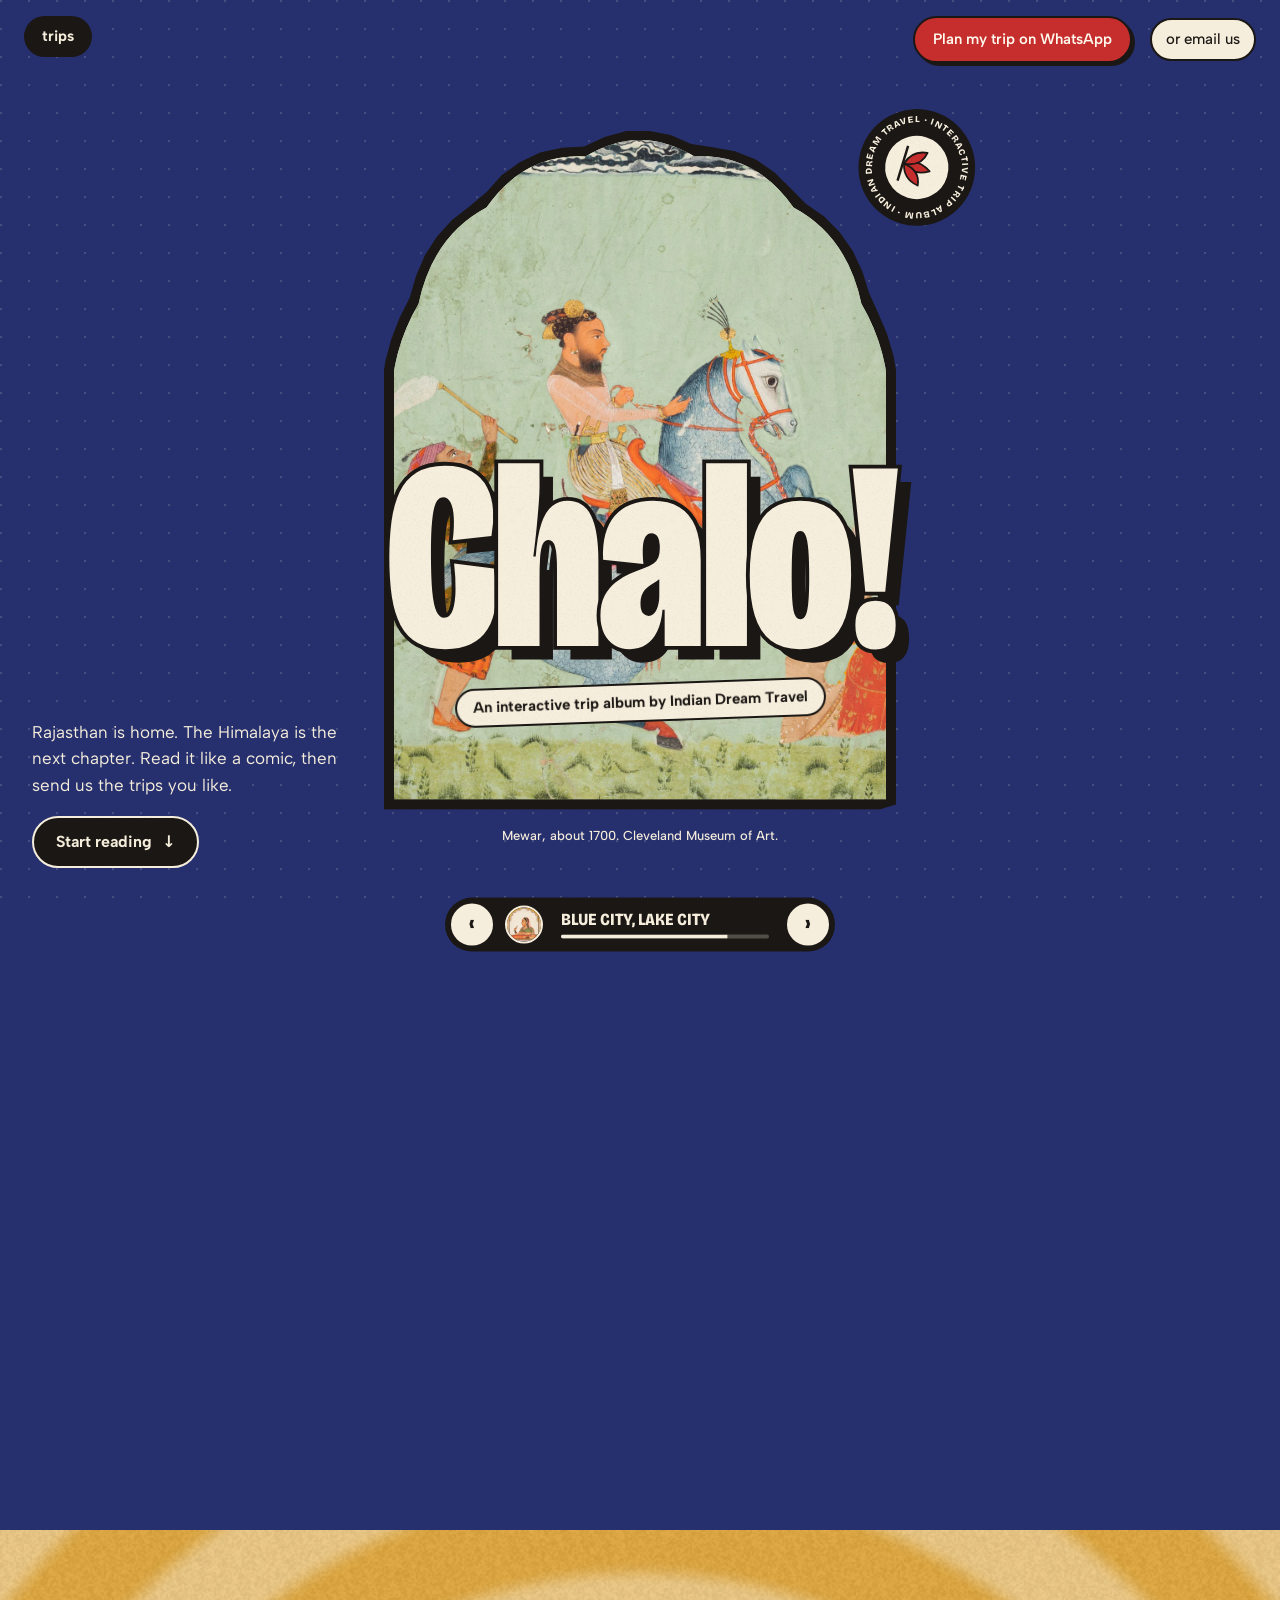
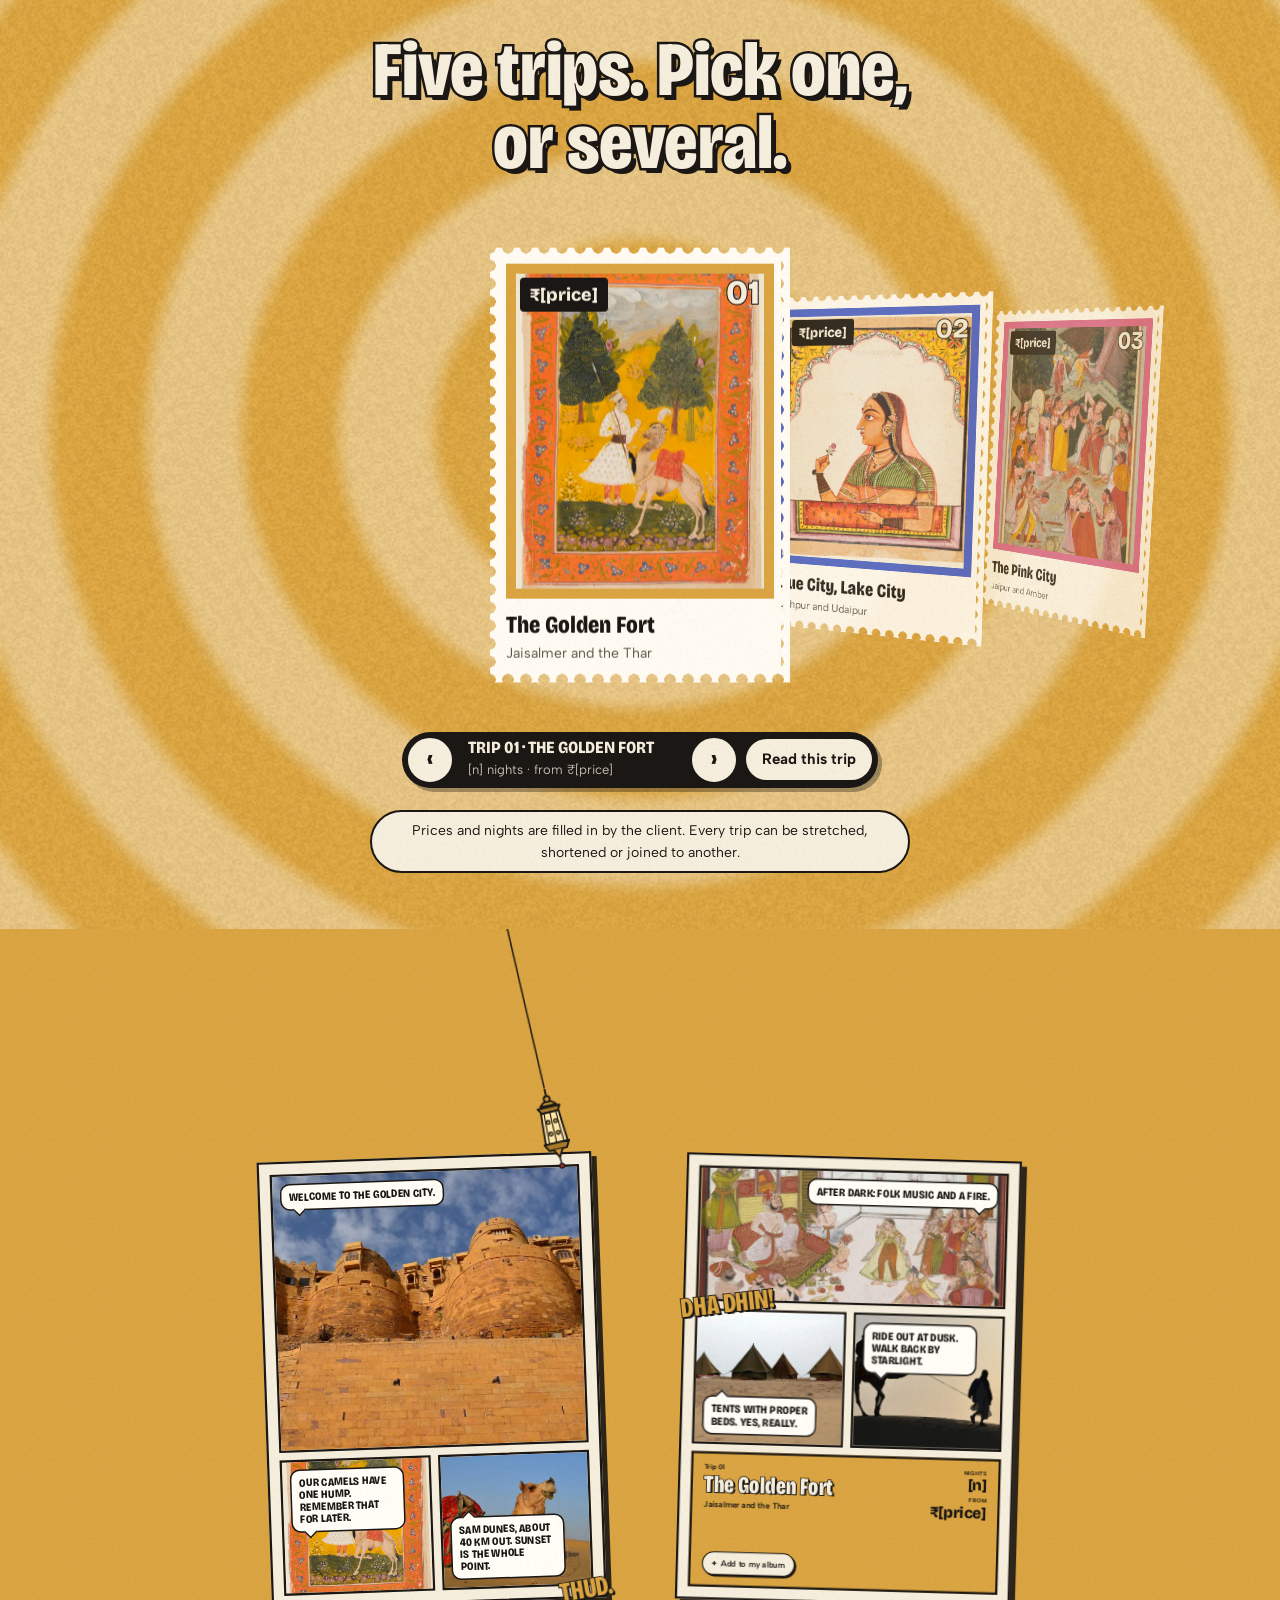
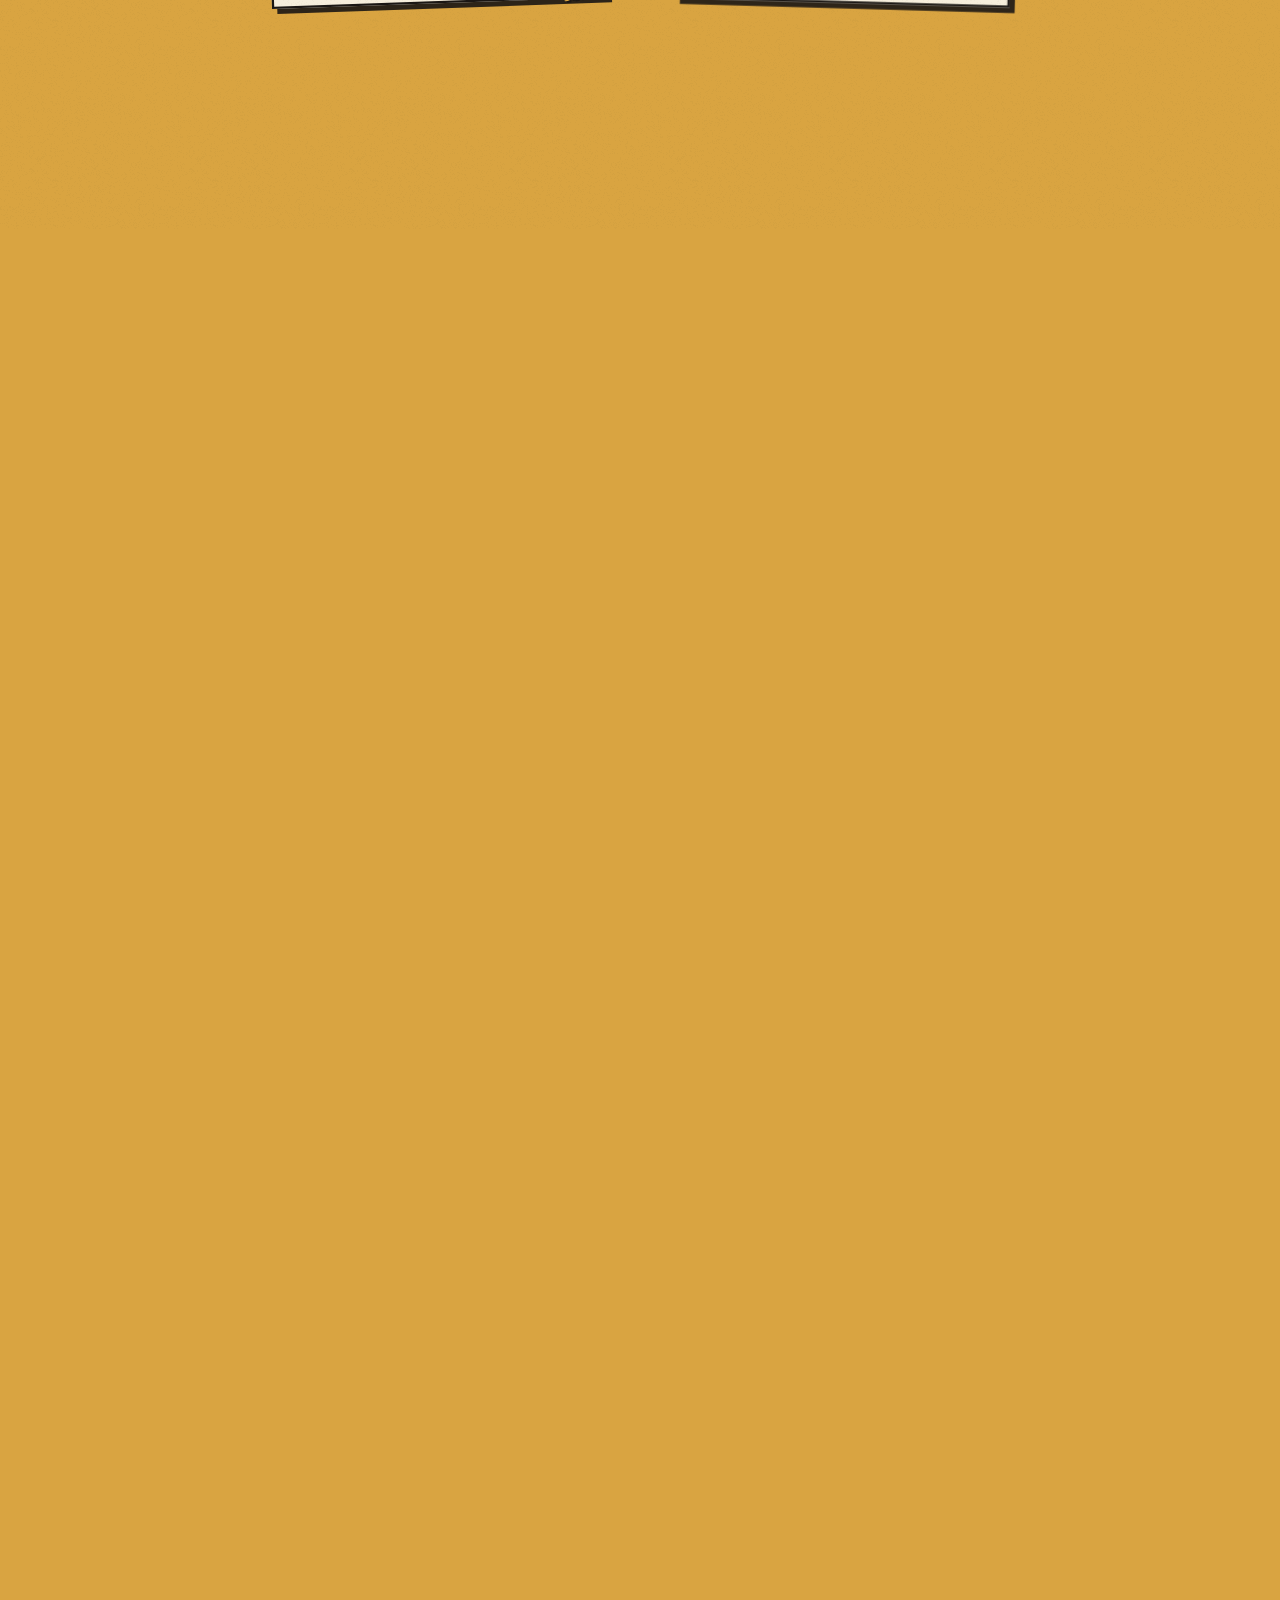
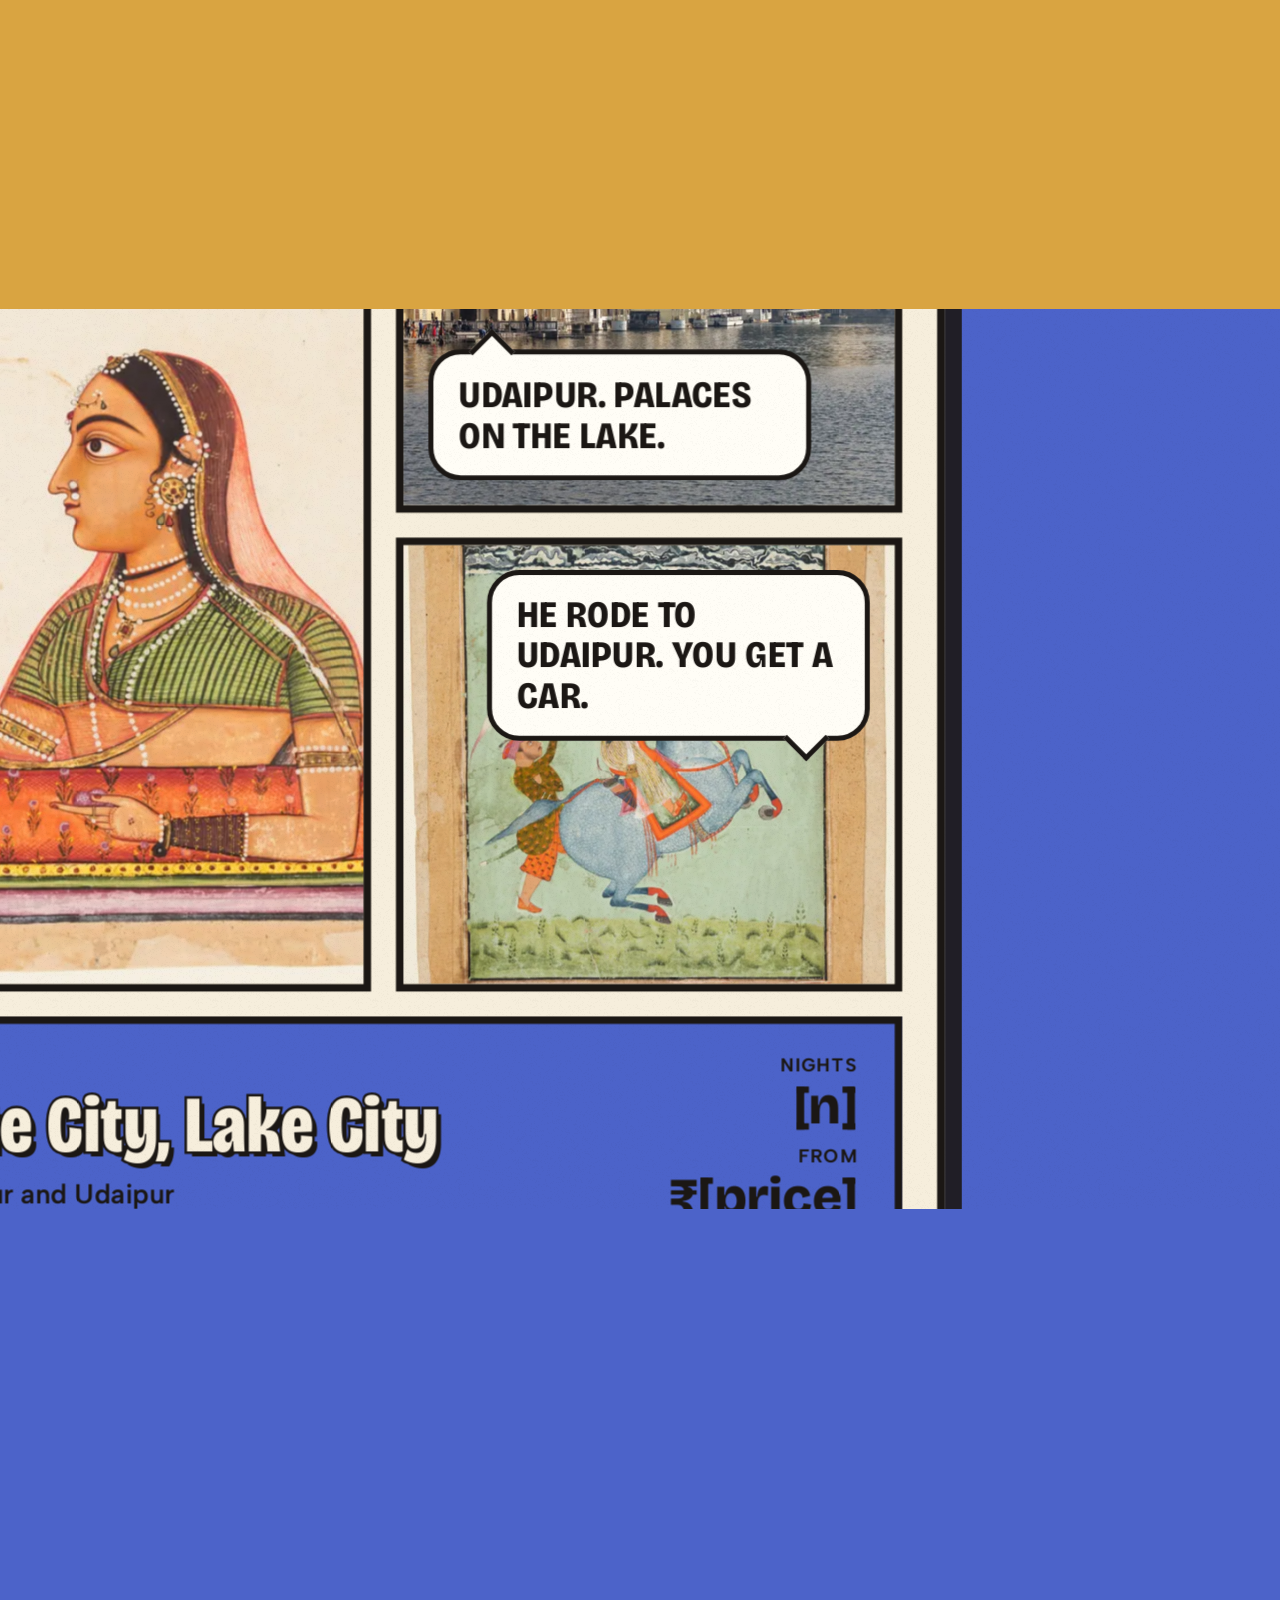
==== index.html @ 4685e31c "Publish Chalo! prototype An interactive trip album for Indian Dream Travel: comic pages with a scrol" ====
<!doctype html>
<html lang="en">
<head>
<meta charset="utf-8">
<meta name="viewport" content="width=device-width, initial-scale=1, viewport-fit=cover">
<title>Chalo! | Indian Dream Travel</title>
<meta name="description" content="An interactive trip album: Rajasthan and the Himalaya in comic pages, from Indian Dream Travel. Plan your trip on WhatsApp.">
<link rel="icon" href="data:,">
<link rel="preconnect" href="https://fonts.googleapis.com">
<link rel="preconnect" href="https://fonts.gstatic.com" crossorigin>
<link href="https://fonts.googleapis.com/css2?family=Bricolage+Grotesque:opsz,wdth,wght@12..96,75..100,400..800&family=Albert+Sans:wght@400;500;600;700&display=swap" rel="stylesheet">
<meta name="robots" content="noindex">
  <script type="module" crossorigin src="./assets/chalo-BI2FYMdv.js"></script>
  <link rel="modulepreload" crossorigin href="./assets/runtime-BAkz4RBF.js">
  <link rel="stylesheet" crossorigin href="./assets/runtime-DfqYQpwl.css">
  <link rel="stylesheet" crossorigin href="./assets/chalo-B7MmkcF5.css">
</head>
<body>
<script>(function(){var d=document.documentElement,r=matchMedia('(prefers-reduced-motion: reduce)').matches,s=null;d.classList.add('js');try{s=sessionStorage.getItem('chalo-seen')}catch(e){}if(!r&&!s)d.classList.add('loading')})()</script>
<svg width="0" height="0" style="position:absolute" aria-hidden="true"><clipPath id="arch" clipPathUnits="objectBoundingBox"><path d="M0 1 L0 0.460 Q-0.024 0.346 0.050 0.252 Q0.079 0.150 0.188 0.107 Q0.265 0.025 0.389 0.030 Q0.500 -0.020 0.611 0.030 Q0.735 0.025 0.812 0.107 Q0.921 0.150 0.950 0.252 Q1.024 0.346 1.000 0.460 L1 1 Z"/></clipPath>
<filter id="rgb" x="-15%" y="-15%" width="130%" height="130%" color-interpolation-filters="sRGB"><feColorMatrix in="SourceGraphic" values="1 0 0 0 0 0 0 0 0 0 0 0 0 0 0 0 0 0 1 0" result="r"/><feOffset in="r" id="rgb-r" dx="-8" dy="0" result="r2"/><feColorMatrix in="SourceGraphic" values="0 0 0 0 0 0 1 0 0 0 0 0 0 0 0 0 0 0 1 0" result="g"/><feColorMatrix in="SourceGraphic" values="0 0 0 0 0 0 0 0 0 0 0 0 1 0 0 0 0 0 1 0" result="b"/><feOffset in="b" id="rgb-b" dx="8" dy="0" result="b2"/><feBlend in="r2" in2="g" mode="screen" result="rg"/><feBlend in="rg" in2="b2" mode="screen"/></filter></svg>
<a class="skip" href="#main">Skip to the trips</a>
<header class="bar">
  <a class="tl-link" href="#trips">trips</a>
  <a class="logo" href="#top" aria-label="Chalo! by Indian Dream Travel"><span style="--i:0">C</span><span style="--i:1">h</span><span style="--i:2">a</span><span style="--i:3">l</span><span style="--i:4">o</span><span style="--i:5">!</span></a>
  <div class="bar-r"><a class="btn" data-wa href="https://wa.me/" target="_blank" rel="noopener">Plan my trip on WhatsApp</a><a class="alt" data-mail href="mailto:">or email us</a></div>
</header>
<main id="main">
<section class="scene hero" id="top" aria-labelledby="hero-h">
  <div class="stage">
    <div class="veil" aria-hidden="true"><i class="ld-bar"><s></s></i></div>
    <div class="arch-wrap"><div class="arch-intro"><div class="arch"><div class="arch-art"><img class="pimg still" src="./img/art/2018.164-1600.webp" srcset="./img/art/2018.164-800.webp 800w, ./img/art/2018.164-1600.webp 1600w" sizes="(max-width:760px) 78vw, 40vw" alt="Painting: Prince Mathu Singh of Jatoli riding a blue horse to Udaipur, Mewar, about 1700" fetchpriority="high" decoding="async" style="object-position:50% 45%"><div class="pup" role="img" aria-label="The same painting as moving paper puppets: the horse rocks, the attendant waves his fly whisk, and a camel peeks in"></div></div><div class="ld-sil" aria-hidden="true"><svg viewBox="0 0 100 100"><path class="s-horse" d="M80.8 70.8 80.6 63.1 80.3 62.7 80.6 62.4 80.6 60.3 80.3 60.0 80.3 59.0 80.6 58.6 80.3 58.3 80.6 57.6 80.6 47.6 80.3 47.2 80.6 46.9 80.6 18.7 80.3 18.3 80.6 17.6 80.6 9.4 80.1 8.5 81.0 8.7 80.8 70.8ZM42.6 91.1 39.8 91.1 38.8 90.1 35.4 89.1 29.2 88.7 28.7 88.2 28.7 87.5 26.6 86.1 26.9 84.8 28.7 82.7 27.5 81.5 25.4 81.2 21.6 79.1 18.7 76.5 18.7 61.0 19.9 59.8 22.3 58.4 23.0 58.4 25.0 57.4 27.8 57.4 29.3 56.2 26.6 52.4 26.2 51.4 26.2 47.9 24.9 44.8 24.9 44.1 25.6 43.5 23.1 39.0 23.1 37.3 25.2 34.2 25.2 32.4 24.4 31.6 23.0 31.6 22.5 31.1 22.8 30.0 22.5 28.0 24.4 26.8 25.0 26.8 26.4 25.4 28.1 25.4 29.5 27.1 30.2 27.1 30.7 27.6 31.8 29.3 31.8 30.7 32.8 32.1 32.1 32.8 31.4 34.5 31.4 36.2 33.0 38.5 33.3 38.1 35.7 38.5 36.2 39.0 36.2 40.4 37.1 41.2 37.8 40.9 38.1 41.2 38.5 40.9 38.8 41.2 40.9 41.2 42.4 39.7 42.8 38.6 45.7 35.7 49.7 33.1 50.3 32.1 49.0 30.4 50.0 29.3 50.2 28.1 50.3 29.0 51.4 30.0 51.4 31.1 50.7 31.8 51.5 32.6 52.6 31.6 53.6 33.0 54.0 32.6 55.3 32.6 56.0 33.3 58.4 34.3 58.3 36.9 57.6 38.6 57.9 39.3 57.6 40.4 58.8 41.6 59.1 41.2 59.6 41.4 60.0 42.8 60.7 43.5 60.7 44.5 60.2 45.4 59.1 45.4 58.1 46.4 55.0 44.7 54.1 45.5 54.5 46.6 56.9 49.0 57.2 50.0 58.4 51.2 59.8 50.2 61.2 50.2 62.4 51.4 63.1 54.1 63.9 55.0 64.6 55.0 65.8 55.9 67.6 59.3 70.0 62.0 70.7 63.4 70.7 65.1 69.5 66.7 68.1 67.4 67.0 67.0 66.0 67.4 65.1 66.5 64.8 65.1 66.0 63.9 66.7 63.9 67.4 64.6 68.2 63.8 67.2 61.4 66.0 60.2 64.8 61.4 63.3 63.9 62.2 64.6 60.5 64.6 59.0 66.2 58.3 67.9 54.5 71.3 54.3 72.5 53.6 72.5 52.9 71.9 52.2 72.5 50.9 72.9 49.7 74.1 50.0 74.4 49.7 75.5 48.8 76.0 47.4 74.3 45.4 75.3 42.3 75.6 40.9 76.7 40.0 77.5 40.0 80.6 39.5 80.5 38.8 81.2 38.5 80.8 38.1 81.2 37.4 80.8 35.2 83.0 36.1 83.9 40.9 83.9 42.8 85.8 43.8 87.5 43.8 88.2 43.3 88.7 42.3 88.4 41.4 89.2 42.8 90.6 42.6 91.1ZM80.8 78.7 80.8 71.2 80.8 78.7Z"/><path class="s-camel" d="M45.4 17.5 43.6 17.1 43.1 16.3 43.1 13.5 43.8 12.5 44.1 10.8 46.7 8.5 49.1 8.5 51.4 10.4 51.7 12.1 50.9 13.0 49.5 13.0 49.1 12.6 46.9 15.2 46.9 15.9 45.4 17.5ZM72.5 91.1 62.4 91.0 65.5 88.2 66.2 86.8 66.5 84.8 67.2 83.7 67.6 78.6 66.7 77.7 66.2 77.9 66.2 77.2 65.1 75.8 65.1 74.8 65.5 74.4 65.1 73.4 63.8 71.7 61.4 69.6 58.3 65.8 56.5 62.0 56.5 60.7 55.7 59.8 54.6 60.2 52.9 61.5 47.8 63.9 46.4 65.3 45.9 65.1 45.9 64.8 46.9 63.8 46.9 63.1 46.0 62.2 42.6 62.6 41.7 63.4 40.0 65.5 38.3 70.0 39.8 71.5 41.6 69.8 42.9 69.8 46.2 72.0 46.2 73.8 45.4 74.6 44.0 73.9 42.6 73.9 41.6 73.2 40.2 73.2 39.8 72.9 38.1 72.9 37.8 73.2 36.7 72.9 35.2 74.4 35.2 75.5 34.5 76.5 33.8 79.6 33.1 80.6 32.8 83.4 32.1 84.8 30.4 86.1 31.4 87.2 31.1 88.9 28.1 91.1 25.2 91.0 25.2 89.2 30.0 83.7 33.5 74.4 33.5 73.4 32.6 72.5 28.8 72.2 27.8 71.5 26.9 70.3 27.3 69.3 28.7 68.2 28.7 65.1 31.4 57.6 30.7 56.9 30.7 55.9 29.3 54.1 29.7 53.8 29.7 50.7 30.0 50.3 30.4 45.9 30.7 45.5 30.7 39.0 30.4 38.0 31.1 36.2 32.6 34.7 33.3 35.4 35.4 35.0 36.7 36.4 38.3 35.2 37.1 34.0 35.2 33.1 35.2 31.1 35.7 30.9 36.4 31.2 38.3 29.3 38.3 28.7 37.4 27.8 36.4 27.5 34.2 25.6 34.2 25.2 36.7 22.3 38.5 21.6 39.7 20.4 39.7 19.7 40.5 19.2 41.9 19.2 43.6 18.5 45.7 19.5 47.1 19.2 47.6 19.7 47.6 20.4 49.0 21.8 48.3 22.8 48.6 23.1 48.6 24.2 47.9 24.9 48.3 25.9 47.9 26.2 47.6 29.7 45.2 32.8 45.2 33.5 46.4 34.7 49.1 35.0 51.2 36.4 52.9 36.1 54.3 36.7 57.4 35.4 58.8 35.4 59.8 36.1 60.7 37.6 60.7 42.4 59.6 43.5 60.5 44.3 63.6 46.0 68.6 51.0 71.7 55.9 72.0 56.9 72.0 59.6 72.7 61.7 72.7 63.4 73.1 63.8 72.7 65.8 73.4 67.9 74.4 68.9 74.4 77.2 73.1 78.6 73.1 85.5 73.4 86.5 72.4 87.9 72.4 88.9 72.7 89.2 72.5 91.1ZM40.7 42.4 42.8 41.0 42.4 40.4 43.1 39.3 43.5 37.6 44.8 35.5 44.0 34.7 41.9 35.7 38.6 39.3 38.3 40.4 38.6 41.7 39.5 42.6 40.7 42.4ZM68.9 89.9 71.0 87.2 71.3 86.1 71.3 79.3 70.5 78.4 69.3 79.3 68.9 80.3 68.9 83.4 68.6 83.7 68.9 84.1 68.9 86.8 67.6 88.6 67.6 89.2 68.4 90.1 68.9 89.9Z"/><path class="s-elephant" d="M61.4 20.2 60.8 19.7 61.2 19.4 60.3 18.5 59.3 19.2 57.2 18.8 55.5 17.5 55.2 17.5 54.1 18.8 54.0 18.0 55.0 16.3 55.0 15.6 55.5 15.1 56.5 16.4 57.9 16.4 58.3 16.1 58.6 16.4 60.3 16.4 61.0 17.1 62.0 16.8 63.8 18.5 64.6 18.7 64.5 19.2 61.4 20.2ZM41.4 24.0 40.7 23.3 40.0 23.3 39.5 22.5 38.5 21.8 39.2 21.1 38.5 20.0 38.5 19.4 39.2 18.7 38.5 18.0 39.0 17.1 39.3 17.5 40.0 17.1 42.1 17.1 42.6 17.6 41.9 18.7 42.6 19.7 41.9 20.4 42.6 21.1 42.6 21.8 41.9 22.5 41.4 24.0ZM73.8 85.3 72.2 85.1 72.2 83.0 71.9 82.7 72.2 81.7 71.5 80.3 67.9 76.7 65.8 75.3 62.4 74.3 60.0 72.9 56.9 72.9 55.3 74.4 54.3 76.9 51.4 81.2 47.9 80.5 44.1 78.1 44.1 77.4 46.9 76.3 51.5 72.0 51.5 71.0 52.2 70.0 52.2 68.2 51.5 65.8 50.0 64.3 47.6 62.9 46.9 62.9 46.2 62.2 42.4 60.8 41.7 60.2 41.0 60.2 40.2 61.0 38.8 64.5 39.7 65.3 41.4 63.9 42.4 64.3 45.7 67.9 46.0 68.6 45.5 70.1 43.1 69.5 41.7 69.5 41.4 69.1 35.5 69.1 34.9 68.8 33.3 66.5 32.6 64.1 32.6 62.7 32.3 62.4 32.3 61.0 31.1 60.2 28.3 62.9 22.8 67.0 19.9 70.0 19.9 71.3 19.0 72.2 14.2 71.9 13.0 70.3 13.9 69.5 15.9 68.4 17.5 66.9 16.6 66.0 15.2 67.4 13.2 67.4 11.8 66.7 10.6 65.8 9.5 64.1 9.5 63.4 8.5 62.4 8.5 43.8 9.5 42.8 10.6 40.7 12.5 38.5 15.6 36.1 19.2 32.4 19.5 31.4 21.1 29.9 21.8 29.5 24.9 29.5 27.6 26.8 29.0 26.4 29.7 25.7 32.1 25.7 33.5 27.1 34.5 27.1 35.4 26.2 34.3 24.9 34.3 23.5 34.0 23.1 34.0 21.1 34.5 20.6 36.1 21.8 36.4 23.8 37.3 24.7 38.0 24.7 39.3 26.1 40.4 26.1 41.6 24.9 41.7 24.0 42.4 24.7 44.0 25.2 43.6 25.6 43.6 26.6 44.0 26.9 43.6 27.3 44.0 27.6 43.6 28.0 43.6 29.3 45.9 31.2 47.8 31.8 47.1 33.8 49.3 36.1 50.3 35.4 50.9 35.9 50.9 37.3 52.1 38.5 53.4 37.4 54.1 37.4 55.0 36.6 55.3 35.2 54.6 34.5 57.4 32.1 57.4 30.4 56.2 29.2 53.6 27.6 54.0 25.9 53.3 25.2 53.3 23.8 54.0 24.2 54.3 25.9 55.5 27.1 57.9 27.5 59.3 28.1 60.7 27.1 61.4 27.5 62.6 29.0 62.6 31.1 61.9 32.4 61.9 34.9 61.5 35.5 62.2 36.9 65.0 39.7 65.3 41.0 69.8 45.9 69.8 46.6 72.9 50.3 73.2 51.7 75.3 55.5 76.3 58.6 76.3 59.6 78.7 65.8 81.0 68.1 82.4 68.8 84.1 68.8 84.4 69.1 84.8 68.8 86.1 68.8 88.2 68.1 90.3 68.1 91.1 68.6 91.1 68.9 90.3 69.5 88.6 69.5 86.5 70.1 86.1 69.8 82.7 70.1 80.0 69.1 78.6 68.1 76.2 65.3 74.1 63.6 73.2 64.5 72.2 73.4 73.6 75.5 76.7 78.2 78.1 81.0 77.2 81.5 73.8 85.3ZM61.0 25.4 60.0 24.7 59.3 25.0 58.4 24.2 57.7 22.1 58.6 20.9 60.3 20.9 62.6 22.8 62.6 24.5 61.7 24.7 61.0 25.4ZM49.8 54.5 50.5 53.8 50.2 53.4 50.2 51.0 49.5 49.7 49.8 49.0 49.5 47.9 49.8 47.6 49.8 43.5 47.9 41.2 47.1 42.1 47.1 46.6 46.7 46.9 46.4 53.4 47.2 54.3 49.8 54.5ZM17.5 65.8 24.0 54.8 28.5 49.3 28.5 47.9 27.6 47.1 26.9 47.1 26.8 46.2 25.9 45.4 23.8 44.7 22.5 43.6 21.8 43.6 19.4 45.0 19.2 44.5 19.9 43.1 19.0 42.3 16.6 42.6 15.7 43.5 16.1 44.8 14.4 47.6 14.0 51.0 13.7 51.4 13.7 53.4 12.0 59.6 12.0 63.8 12.3 64.5 13.5 65.7 14.5 65.0 15.6 65.3 16.3 64.6 16.4 65.1 17.5 65.8Z"/><path class="s-attendant" d="M34.7 91.1 33.5 91.0 33.6 8.5 33.8 11.1 34.2 11.4 33.8 12.1 33.8 14.2 34.2 14.5 34.2 29.7 33.8 30.0 34.2 31.1 34.2 39.7 35.0 40.5 35.9 39.7 36.2 38.0 37.6 35.9 37.6 35.2 38.6 33.1 39.2 32.6 40.4 33.1 39.7 35.2 36.9 38.6 35.9 40.7 35.5 42.4 34.2 43.8 34.2 45.5 35.4 46.7 36.1 46.0 36.6 46.6 35.9 47.2 35.9 48.3 34.2 49.7 34.2 51.0 34.9 51.7 34.5 52.1 34.5 53.8 35.5 54.8 35.2 56.5 36.4 58.1 36.7 57.7 38.0 57.9 37.6 59.6 35.9 61.0 35.9 61.7 36.6 62.4 34.5 63.8 34.5 65.5 34.2 65.8 34.2 66.9 34.5 67.2 34.2 70.3 34.9 71.0 34.2 74.4 33.8 74.8 34.2 75.1 33.8 76.2 34.5 78.6 34.5 83.0 35.7 84.3 36.6 84.4 34.9 86.5 34.7 91.1ZM55.0 90.1 52.9 89.8 52.2 89.1 50.5 89.1 49.3 88.2 49.3 87.2 49.7 86.8 49.7 85.1 49.3 84.4 50.7 83.4 51.7 78.6 52.1 78.2 50.0 76.5 50.0 75.8 51.4 74.4 52.4 72.4 49.8 70.5 49.1 70.5 48.5 71.2 47.1 71.5 44.3 73.2 43.5 72.7 44.7 71.5 45.4 71.5 47.1 70.5 49.0 68.6 49.0 66.9 48.1 66.0 47.1 66.0 43.6 67.7 42.9 67.7 42.3 68.4 41.2 68.4 40.5 69.1 39.3 68.9 44.1 64.8 44.0 63.9 45.0 63.3 45.4 63.6 46.0 62.9 47.1 62.9 49.5 60.5 50.9 59.8 53.8 56.5 52.6 55.3 51.9 55.3 50.5 54.0 50.2 54.3 49.5 53.6 48.8 53.6 47.8 54.6 47.1 54.6 45.2 52.4 44.8 51.4 46.2 50.0 46.6 49.0 46.2 48.3 47.2 46.9 47.2 46.2 46.6 45.2 47.8 45.0 48.6 44.1 47.8 42.9 46.7 42.9 46.4 42.6 46.0 42.9 44.8 42.8 44.8 40.4 45.9 38.6 45.2 38.0 46.0 37.1 50.9 35.7 51.5 35.7 52.2 36.4 53.3 36.4 55.0 37.4 55.9 36.6 55.0 35.7 54.1 35.5 54.1 34.9 54.6 34.3 56.4 35.7 58.1 35.4 59.0 34.5 58.3 31.4 57.1 30.2 51.5 26.1 50.2 25.7 48.8 26.4 47.9 25.2 48.1 24.7 49.1 24.7 49.8 25.4 50.5 24.7 51.2 24.7 58.1 30.2 60.8 31.2 62.2 33.3 65.1 35.2 65.0 36.1 62.6 34.3 61.4 35.2 61.7 36.2 61.4 39.7 60.0 43.1 60.0 44.1 59.3 44.8 62.7 49.3 63.4 51.4 63.4 52.4 61.4 53.8 61.7 54.8 62.6 55.7 66.0 52.6 66.2 52.8 66.2 73.4 65.3 73.2 63.9 71.9 62.6 71.9 62.2 71.5 61.4 72.4 61.4 74.1 60.3 76.2 60.3 77.5 59.6 79.6 58.8 80.5 57.1 79.8 55.9 81.0 53.1 85.5 53.1 86.1 54.6 87.7 56.9 88.9 56.0 89.8 55.0 90.1Z"/></svg></div></div></div>
      <svg class="postmark" viewBox="0 0 200 200" aria-hidden="true"><defs><path id="pm-c" d="M100 100 m-74 0 a74 74 0 1 1 148 0 a74 74 0 1 1 -148 0"/></defs><circle cx="100" cy="100" r="96" fill="#1B1714"/><circle cx="100" cy="100" r="54" fill="#F6EEDC" stroke="#1B1714" stroke-width="4"/><text font-family="Bricolage Grotesque, sans-serif" font-weight="800" font-size="15" fill="#F6EEDC"><textPath href="#pm-c" textLength="458" lengthAdjust="spacing">INTERACTIVE TRIP ALBUM · INDIAN DREAM TRAVEL · </textPath></text><g transform="translate(100 104)" fill="#C62E2E" stroke="#1B1714" stroke-width="3" stroke-linejoin="round"><path d="M0 18C-10 6-10-10 0-26 10-10 10 6 0 18z"/><path d="M0 18C-16 14-26 2-28-14-12-12-2-2 0 18z"/><path d="M0 18C16 14 26 2 28-14 12-12 2-2 0 18z"/><path d="M-30 20h60" stroke-width="4" fill="none"/></g></svg>
      <p class="arch-cap">Mewar, about 1700. Cleveland Museum of Art.</p></div>
    <h1 id="hero-h" class="wordmark"><span class="sr">Chalo!</span><span class="wm" aria-hidden="true"><span style="--i:0">C</span><span style="--i:1">h</span><span style="--i:2">a</span><span style="--i:3">l</span><span style="--i:4">o</span><span style="--i:5">!</span></span><span class="sub">An interactive trip album by Indian Dream Travel</span></h1>
    <div class="hero-txt">
      <p>Rajasthan is home. The Himalaya is the next chapter. Read it like a comic, then send us the trips you like.</p>
      <a class="pill" href="#trips">Start reading</a>
    </div>
    <div class="iris" aria-hidden="true"></div>
  </div>
</section>

<section class="trips" id="trips" aria-labelledby="trips-h" style="--ground:#D9A441;--deep:#B9822A">
  <canvas class="rings" aria-hidden="true"></canvas>
  <h2 id="trips-h">Five trips. Pick one, or several.</h2>
  <ol class="stamps" aria-label="Trips"><li class="stamp" style="--ground:#D9A441" data-ground="#D9A441" data-deep="#B9822A" data-title="The Golden Fort" data-no="01"><a href="#ch1" aria-label="Read trip 01: The Golden Fort"><span class="st-img"><img class="pimg" src="./img/art/2018.168-1600.webp" srcset="./img/art/2018.168-800.webp 800w, ./img/art/2018.168-1600.webp 1600w" sizes="(max-width:760px) 62vw, 300px" alt="" loading="lazy" decoding="async" style="object-position:50% 70%"></span><span class="st-val">₹[price]</span><span class="st-no">01</span><span class="st-t">The Golden Fort</span><span class="st-p">Jaisalmer and the Thar</span></a></li><li class="stamp" style="--ground:#4C63C9" data-ground="#4C63C9" data-deep="#33479E" data-title="Blue City, Lake City" data-no="02"><a href="#ch2" aria-label="Read trip 02: Blue City, Lake City"><span class="st-img"><img class="pimg" src="./img/art/2018.182-1600.webp" srcset="./img/art/2018.182-800.webp 800w, ./img/art/2018.182-1600.webp 1600w" sizes="(max-width:760px) 62vw, 300px" alt="" loading="lazy" decoding="async" style="object-position:50% 40%"></span><span class="st-val">₹[price]</span><span class="st-no">02</span><span class="st-t">Blue City, Lake City</span><span class="st-p">Jodhpur and Udaipur</span></a></li><li class="stamp" style="--ground:#D9628F" data-ground="#D9628F" data-deep="#B4466F" data-title="The Pink City" data-no="03"><a href="#ch3" aria-label="Read trip 03: The Pink City"><span class="st-img"><img class="pimg" src="./img/art/1971.83-1600.webp" srcset="./img/art/1971.83-800.webp 800w, ./img/art/1971.83-1600.webp 1600w" sizes="(max-width:760px) 62vw, 300px" alt="" loading="lazy" decoding="async" style="object-position:50% 40%"></span><span class="st-val">₹[price]</span><span class="st-no">03</span><span class="st-t">The Pink City</span><span class="st-p">Jaipur and Amber</span></a></li><li class="stamp" style="--ground:#5E9A55" data-ground="#5E9A55" data-deep="#437A3D" data-title="Into the Hills" data-no="04"><a href="#ch4" aria-label="Read trip 04: Into the Hills"><span class="st-img"><img class="pimg" src="./img/art/1973.104-1600.webp" srcset="./img/art/1973.104-800.webp 800w, ./img/art/1973.104-1600.webp 1600w" sizes="(max-width:760px) 62vw, 300px" alt="" loading="lazy" decoding="async" style="object-position:50% 40%"></span><span class="st-val">₹[price]</span><span class="st-no">04</span><span class="st-t">Into the Hills</span><span class="st-p">Himachal and Hampta Pass</span></a></li><li class="stamp" style="--ground:#5B97D1" data-ground="#5B97D1" data-deep="#3D79B2" data-title="The Other Desert" data-no="05"><a href="#ch5" aria-label="Read trip 05: The Other Desert"><span class="st-img"><img class="pimg" src="./img/camel_nubra-1920.webp" srcset="./img/camel_nubra-960.webp 960w, ./img/camel_nubra-1920.webp 1920w" sizes="(max-width:760px) 62vw, 300px" alt="" loading="lazy" decoding="async" style="object-position:50% 40%;"></span><span class="st-val">₹[price]</span><span class="st-no">05</span><span class="st-t">The Other Desert</span><span class="st-p">Leh, Nubra and Pangong</span></a></li></ol>
  <div class="deck" role="group" aria-label="Choose a trip"><button type="button" class="nav" data-deck="-1" aria-label="Previous trip">‹</button><div class="deck-t" aria-live="polite"><b data-deck-title>Trip 01 · The Golden Fort</b><span>[n] nights · from ₹[price]</span></div><button type="button" class="nav" data-deck="1" aria-label="Next trip">›</button><a class="deck-go" href="#ch1" data-deck-go>Read this trip</a></div>
  <p class="trips-note">Prices and nights are filled in by the client. Every trip can be stretched, shortened or joined to another.</p>
</section>

<section class="scene comic" id="ch1" data-scene="comic" data-ink="jaisalmer" data-no="01" data-blob="dune" style="--ground:#D9A441;--deep:#B9822A" aria-labelledby="ch1-h">
  <div class="stage">
    <svg class="horizon" viewBox="0 0 100 100" preserveAspectRatio="none" aria-hidden="true"><path class="h1" d="M0 64 C14 52 26 56 40 64 S70 50 100 58 V100 H0Z"/><path class="h2" d="M0 80 C20 70 34 74 52 80 S84 70 100 76 V100 H0Z"/></svg>
    <canvas class="blobs" aria-hidden="true"></canvas>
    <header class="ch-title"><p>Trip 01</p><h2 id="ch1-h">The Golden Fort</h2><p class="ch-place">Jaisalmer and the Thar</p></header>
    <div class="world"><article class="page" style="--tilt:-2deg" aria-label="The Golden Fort, page 1"><div class="panel" style="grid-area:1 / 1 / 3 / 3" data-k><img class="pimg" src="./img/jaisalmer-1920.webp" srcset="./img/jaisalmer-960.webp 960w, ./img/jaisalmer-1920.webp 1920w" sizes="(max-width:760px) 100vw, 60vw" alt="Jaisalmer Fort, golden sandstone walls under a blue sky" loading="lazy" decoding="async" style="object-position:50% 60%;"><p class="bub tl">Welcome to the golden city.</p></div><div class="panel" style="grid-area:3 / 1 / 4 / 2" data-k><img class="pimg" src="./img/art/2018.168-1600.webp" srcset="./img/art/2018.168-800.webp 800w, ./img/art/2018.168-1600.webp 1600w" sizes="(max-width:760px) 100vw, 60vw" alt="Painting: a woman with her camel, Rajasthan, about 1700" loading="lazy" decoding="async" style="object-position:50% 72%"><p class="bub tl">Our camels have one hump. Remember that for later.</p></div><div class="panel" style="grid-area:3 / 2 / 4 / 3" data-k><img class="pimg" src="./img/camel_thar-1920.webp" srcset="./img/camel_thar-960.webp 960w, ./img/camel_thar-1920.webp 1920w" sizes="(max-width:760px) 100vw, 60vw" alt="A camel resting on the Sam dunes" loading="lazy" decoding="async" style="object-position:60% 50%;"><p class="bub bl">Sam dunes, about 40 km out. Sunset is the whole point.</p></div><div class="sfx-slot" style="grid-area:3 / 2 / 4 / 3" aria-hidden="true"><span class="sfx br">THUD.</span></div><div class="prop lantern" aria-hidden="true"><div class="swing"><i class="cord"></i><svg viewBox="0 0 120 230"><path d="M60 6v30" stroke="#1B1714" stroke-width="5"/><path d="M38 52q22-26 44 0z" fill="#C99A3B" stroke="#1B1714" stroke-width="5" stroke-linejoin="round"/><circle cx="60" cy="34" r="8" fill="#C99A3B" stroke="#1B1714" stroke-width="5"/><path d="M30 56h60l-8 14H38z" fill="#A87A2A" stroke="#1B1714" stroke-width="5" stroke-linejoin="round"/><path d="M36 70h48l6 84H30z" fill="#FFE7A8" stroke="#1B1714" stroke-width="5" stroke-linejoin="round"/><g fill="#C99A3B" stroke="#1B1714" stroke-width="3"><path d="M44 70l-4 84M60 70v84M76 70l4 84"/><circle cx="50" cy="96" r="5"/><circle cx="70" cy="96" r="5"/><circle cx="50" cy="128" r="5"/><circle cx="70" cy="128" r="5"/></g><path d="M26 154h68l-10 18H36z" fill="#A87A2A" stroke="#1B1714" stroke-width="5" stroke-linejoin="round"/><path d="M48 172l12 22 12-22" fill="#C99A3B" stroke="#1B1714" stroke-width="5" stroke-linejoin="round"/><path d="M60 194v20" stroke="#1B1714" stroke-width="4"/><circle cx="60" cy="218" r="6" fill="#C62E2E" stroke="#1B1714" stroke-width="4"/></svg></div></div></article><article class="page" style="--tilt:1.6deg" aria-label="The Golden Fort, page 2"><div class="panel" style="grid-area:1 / 1 / 2 / 3" data-k><img class="pimg" src="./img/art/2008.297-1600.webp" srcset="./img/art/2008.297-800.webp 800w, ./img/art/2008.297-1600.webp 1600w" sizes="(max-width:760px) 100vw, 60vw" alt="Painting: a maharaja of Kota listening to music and watching dancers" loading="lazy" decoding="async" style="object-position:50% 82%"><p class="bub tr">After dark: folk music and a fire.</p></div><div class="sfx-slot" style="grid-area:1 / 1 / 2 / 3" aria-hidden="true"><span class="sfx bl">DHA DHIN!</span></div><div class="panel" style="grid-area:2 / 1 / 3 / 2" data-k><img class="pimg" src="./img/camp_thar-1920.webp" srcset="./img/camp_thar-960.webp 960w, ./img/camp_thar-1920.webp 1920w" sizes="(max-width:760px) 100vw, 60vw" alt="Tents on the sand in the Thar desert" loading="lazy" decoding="async" style="object-position:50% 60%;"><p class="bub bl">Tents with proper beds. Yes, really.</p></div><div class="panel" style="grid-area:2 / 2 / 3 / 3" data-k><img class="pimg" src="./img/camel_sil-1920.webp" srcset="./img/camel_sil-960.webp 960w, ./img/camel_sil-1920.webp 1920w" sizes="(max-width:760px) 100vw, 60vw" alt="A camel and its guide crossing a dune at dusk" loading="lazy" decoding="async" style="object-position:30% 50%;"><p class="bub tl">Ride out at dusk. Walk back by starlight.</p></div><div class="panel card" style="grid-area:3 / 1 / 4 / 3" data-k><div class="trip-card"><p class="tc-no">Trip 01</p><h3>The Golden Fort</h3><p class="tc-place">Jaisalmer and the Thar</p><dl><div><dt>Nights</dt><dd>[n]</dd></div><div><dt>From</dt><dd>₹[price]</dd></div></dl><button class="chip big" type="button" aria-pressed="false" data-pick="places:Jaisalmer and the Thar">Add to my album</button></div></div></article></div>
    <div class="cam-nav" aria-label="Move through The Golden Fort"><button type="button" class="nav prev" data-cam="-1" aria-label="Previous panel">‹</button><button type="button" class="nav next" data-cam="1" aria-label="Next panel">›</button></div>
  </div>
</section>
<section class="scene comic" id="ch2" data-scene="comic" data-ink="mehrangarh" data-no="02" data-blob="lake" style="--ground:#4C63C9;--deep:#33479E" aria-labelledby="ch2-h">
  <div class="stage">
    <svg class="horizon" viewBox="0 0 100 100" preserveAspectRatio="none" aria-hidden="true"><path class="h1" d="M0 60 C10 54 18 55 26 60 L42 60 C52 50 64 52 72 60 L100 60 V100 H0Z"/><path class="h2" d="M0 74 H100 V100 H0Z"/></svg>
    <canvas class="blobs" aria-hidden="true"></canvas>
    <header class="ch-title"><p>Trip 02</p><h2 id="ch2-h">Blue City, Lake City</h2><p class="ch-place">Jodhpur and Udaipur</p></header>
    <div class="world"><article class="page" style="--tilt:1.8deg" aria-label="Blue City, Lake City, page 1"><div class="panel" style="grid-area:1 / 1 / 2 / 3" data-k><img class="pimg" src="./img/mehrangarh-1920.webp" srcset="./img/mehrangarh-960.webp 960w, ./img/mehrangarh-1920.webp 1920w" sizes="(max-width:760px) 100vw, 60vw" alt="Mehrangarh Fort in Jodhpur" loading="lazy" decoding="async" style="object-position:50% 45%;"><p class="bub bl">Mehrangarh, high on its rock above the blue city.</p></div><div class="panel" style="grid-area:2 / 1 / 4 / 2" data-k><img class="pimg" src="./img/art/2018.197-1600.webp" srcset="./img/art/2018.197-800.webp 800w, ./img/art/2018.197-1600.webp 1600w" sizes="(max-width:760px) 100vw, 60vw" alt="Painting: Maharaja Abhai Singh of Marwar on horseback" loading="lazy" decoding="async" style="object-position:60% 80%"><p class="bub tl">Marwar royalty, on a good day out.</p></div><div class="panel" style="grid-area:2 / 2 / 4 / 3" data-k><img class="pimg" src="./img/gate_jaipol-1920.webp" srcset="./img/gate_jaipol-960.webp 960w, ./img/gate_jaipol-1920.webp 1920w" sizes="(max-width:760px) 100vw, 60vw" alt="Jai Pol, a carved gate at Mehrangarh" loading="lazy" decoding="async" style="object-position:30% 50%;"><p class="bub bl">Gate after gate on the way up. Wear good shoes.</p></div><div class="sfx-slot" style="grid-area:2 / 2 / 4 / 3" aria-hidden="true"><span class="sfx tr">CREAK!</span></div></article><article class="page" style="--tilt:-1.4deg" aria-label="Blue City, Lake City, page 2"><div class="panel" style="grid-area:1 / 1 / 3 / 2" data-k><img class="pimg" src="./img/art/2018.182-1600.webp" srcset="./img/art/2018.182-800.webp 800w, ./img/art/2018.182-1600.webp 1600w" sizes="(max-width:760px) 100vw, 60vw" alt="Painting: a noblewoman at a jharokha window holding a rose" loading="lazy" decoding="async" style="object-position:50% 40%"><p class="bub tl">Every window here comes with a view.</p></div><div class="panel" style="grid-area:1 / 2 / 2 / 3" data-k><img class="pimg" src="./img/udaipur-1920.webp" srcset="./img/udaipur-960.webp 960w, ./img/udaipur-1920.webp 1920w" sizes="(max-width:760px) 100vw, 60vw" alt="Udaipur on Lake Pichola" loading="lazy" decoding="async" style="object-position:50% 50%;"><p class="bub bl">Udaipur. Palaces on the lake.</p></div><div class="panel" style="grid-area:2 / 2 / 3 / 3" data-k><img class="pimg" src="./img/art/2018.164-1600.webp" srcset="./img/art/2018.164-800.webp 800w, ./img/art/2018.164-1600.webp 1600w" sizes="(max-width:760px) 100vw, 60vw" alt="Painting: Prince Mathu Singh riding a blue horse to Udaipur" loading="lazy" decoding="async" style="object-position:55% 50%"><p class="bub tr">He rode to Udaipur. You get a car.</p></div><div class="panel card" style="grid-area:3 / 1 / 4 / 3" data-k><div class="trip-card"><p class="tc-no">Trip 02</p><h3>Blue City, Lake City</h3><p class="tc-place">Jodhpur and Udaipur</p><dl><div><dt>Nights</dt><dd>[n]</dd></div><div><dt>From</dt><dd>₹[price]</dd></div></dl><button class="chip big" type="button" aria-pressed="false" data-pick="places:Jodhpur and Udaipur">Add to my album</button></div></div></article></div>
    <div class="cam-nav" aria-label="Move through Blue City, Lake City"><button type="button" class="nav prev" data-cam="-1" aria-label="Previous panel">‹</button><button type="button" class="nav next" data-cam="1" aria-label="Next panel">›</button></div>
  </div>
</section>
<section class="scene comic" id="ch3" data-scene="comic" data-ink="amber_lake" data-no="03" data-blob="dune" style="--ground:#D9628F;--deep:#B4466F" aria-labelledby="ch3-h">
  <div class="stage">
    <svg class="horizon" viewBox="0 0 100 100" preserveAspectRatio="none" aria-hidden="true"><path class="h1" d="M0 64 C14 52 26 56 40 64 S70 50 100 58 V100 H0Z"/><path class="h2" d="M0 80 C20 70 34 74 52 80 S84 70 100 76 V100 H0Z"/></svg>
    <canvas class="blobs" aria-hidden="true"></canvas>
    <header class="ch-title"><p>Trip 03</p><h2 id="ch3-h">The Pink City</h2><p class="ch-place">Jaipur and Amber</p></header>
    <div class="world"><article class="page" style="--tilt:-1.6deg" aria-label="The Pink City, page 1"><div class="panel" style="grid-area:1 / 1 / 2 / 3" data-k><img class="pimg" src="./img/amber_lake-1920.webp" srcset="./img/amber_lake-960.webp 960w, ./img/amber_lake-1920.webp 1920w" sizes="(max-width:760px) 100vw, 60vw" alt="Amber Fort above Maota Lake" loading="lazy" decoding="async" style="object-position:50% 50%;"><p class="bub bl">Amber, above Maota Lake.</p></div><div class="panel" style="grid-area:2 / 1 / 4 / 2" data-k><img class="pimg" src="./img/art/2018.140-1600.webp" srcset="./img/art/2018.140-800.webp 800w, ./img/art/2018.140-1600.webp 1600w" sizes="(max-width:760px) 100vw, 60vw" alt="Painting: Prince Amar Singh driving his own elephant" loading="lazy" decoding="async" style="object-position:45% 50%"><p class="bub tl">He drove his own elephant. We don’t do elephant rides.</p></div><div class="panel" style="grid-area:2 / 2 / 4 / 3" data-k><img class="pimg" src="./img/art/1971.83-1600.webp" srcset="./img/art/1971.83-800.webp 800w, ./img/art/1971.83-1600.webp 1600w" sizes="(max-width:760px) 100vw, 60vw" alt="Painting: girls spraying each other with colour at Holi" loading="lazy" decoding="async" style="object-position:50% 45%"><p class="bub bl">Come in March for Holi. Wear old clothes.</p></div><div class="sfx-slot" style="grid-area:2 / 2 / 4 / 3" aria-hidden="true"><span class="sfx tr">CHHAPAK!</span></div><div class="prop ele" aria-hidden="true"></div></article><article class="page" style="--tilt:1.4deg" aria-label="The Pink City, page 2"><div class="panel" style="grid-area:1 / 1 / 2 / 3" data-k><img class="pimg" src="./img/art/1989.344-1600.webp" srcset="./img/art/1989.344-800.webp 800w, ./img/art/1989.344-1600.webp 1600w" sizes="(max-width:760px) 100vw, 60vw" alt="Painting: Maharao Chattar Sal of Kota carried in a palanquin" loading="lazy" decoding="async" style="object-position:50% 50%"><p class="bub tl">Royal transfers, then.</p></div><div class="panel" style="grid-area:2 / 1 / 3 / 3" data-k><img class="pimg" src="./img/art/2018.152-1600.webp" srcset="./img/art/2018.152-800.webp 800w, ./img/art/2018.152-1600.webp 1600w" sizes="(max-width:760px) 100vw, 60vw" alt="Painting: Maharaja Balwant Singh of Ratlam in procession with cavalry" loading="lazy" decoding="async" style="object-position:50% 60%"><p class="bub bl">Royal transfers, also then. Today: a car, a driver, and a good chai stop.</p></div><div class="panel card" style="grid-area:3 / 1 / 4 / 3" data-k><div class="trip-card"><p class="tc-no">Trip 03</p><h3>The Pink City</h3><p class="tc-place">Jaipur and Amber</p><dl><div><dt>Nights</dt><dd>[n]</dd></div><div><dt>From</dt><dd>₹[price]</dd></div></dl><button class="chip big" type="button" aria-pressed="false" data-pick="places:Jaipur and Amber">Add to my album</button></div></div><div class="prop kite" style="left:70px;top:-330px;--r:-14deg;--d:3.1s" aria-hidden="true"><svg viewBox="0 0 120 260"><path d="M60 140 C40 170 80 190 58 220 S70 250 52 258" fill="none" stroke="#1B1714" stroke-width="3"/><path d="M60 4 108 70 60 140 12 70z" fill="#C62E2E" stroke="#1B1714" stroke-width="5" stroke-linejoin="round"/><path d="M60 4v136M12 70h96" stroke="#1B1714" stroke-width="3"/><path d="M60 70 108 70 60 140z" fill="#FFFBF2" opacity=".55"/><path d="M52 140h16l-8 12z" fill="#C62E2E" stroke="#1B1714" stroke-width="3"/></svg></div><div class="prop kite" style="left:470px;top:-470px;--r:8deg;--d:3.7s" aria-hidden="true"><svg viewBox="0 0 120 260"><path d="M60 140 C40 170 80 190 58 220 S70 250 52 258" fill="none" stroke="#1B1714" stroke-width="3"/><path d="M60 4 108 70 60 140 12 70z" fill="#F2B33D" stroke="#1B1714" stroke-width="5" stroke-linejoin="round"/><path d="M60 4v136M12 70h96" stroke="#1B1714" stroke-width="3"/><path d="M60 70 108 70 60 140z" fill="#FFFBF2" opacity=".55"/><path d="M52 140h16l-8 12z" fill="#F2B33D" stroke="#1B1714" stroke-width="3"/></svg></div><div class="prop kite" style="left:740px;top:-300px;--r:18deg;--d:2.8s" aria-hidden="true"><svg viewBox="0 0 120 260"><path d="M60 140 C40 170 80 190 58 220 S70 250 52 258" fill="none" stroke="#1B1714" stroke-width="3"/><path d="M60 4 108 70 60 140 12 70z" fill="#2E8B57" stroke="#1B1714" stroke-width="5" stroke-linejoin="round"/><path d="M60 4v136M12 70h96" stroke="#1B1714" stroke-width="3"/><path d="M60 70 108 70 60 140z" fill="#FFFBF2" opacity=".55"/><path d="M52 140h16l-8 12z" fill="#2E8B57" stroke="#1B1714" stroke-width="3"/></svg></div></article></div>
    <div class="cam-nav" aria-label="Move through The Pink City"><button type="button" class="nav prev" data-cam="-1" aria-label="Previous panel">‹</button><button type="button" class="nav next" data-cam="1" aria-label="Next panel">›</button></div>
  </div>
</section>
<section class="scene comic" id="ch4" data-scene="comic" data-ink="switchbacks" data-no="04" data-blob="hill" style="--ground:#5E9A55;--deep:#437A3D" aria-labelledby="ch4-h">
  <div class="stage">
    <svg class="horizon" viewBox="0 0 100 100" preserveAspectRatio="none" aria-hidden="true"><path class="h1" d="M0 56 C18 34 32 40 48 54 S80 30 100 46 V100 H0Z"/><path class="h2" d="M0 74 C22 62 40 66 60 74 S88 64 100 70 V100 H0Z"/></svg>
    <canvas class="blobs" aria-hidden="true"></canvas>
    <header class="ch-title"><p>Trip 04</p><h2 id="ch4-h">Into the Hills</h2><p class="ch-place">Himachal and Hampta Pass</p></header>
    <div class="world"><article class="page" style="--tilt:1.5deg" aria-label="Into the Hills, page 1"><div class="panel" style="grid-area:1 / 1 / 3 / 2" data-k><img class="pimg" src="./img/art/1960.49-1600.webp" srcset="./img/art/1960.49-800.webp 800w, ./img/art/1960.49-1600.webp 1600w" sizes="(max-width:760px) 100vw, 60vw" alt="Painting: Raja Dilip Singh of Guler on a dais under a stormy sky" loading="lazy" decoding="async" style="object-position:50% 40%"><p class="bub tl">North of the plains, the hills begin.</p></div><div class="panel" style="grid-area:1 / 2 / 3 / 3" data-k><img class="pimg" src="./img/art/1973.104-1600.webp" srcset="./img/art/1973.104-800.webp 800w, ./img/art/1973.104-1600.webp 1600w" sizes="(max-width:760px) 100vw, 60vw" alt="Painting: royal lovers watching monsoon clouds, the month of Bhadon" loading="lazy" decoding="async" style="object-position:50% 35%"><p class="bub bl">Hill painters loved a good monsoon cloud.</p></div><div class="panel" style="grid-area:3 / 1 / 4 / 3" data-k><img class="pimg" src="./img/switchbacks-1920.webp" srcset="./img/switchbacks-960.webp 960w, ./img/switchbacks-1920.webp 1920w" sizes="(max-width:760px) 100vw, 60vw" alt="A mountain road winding below snow peaks in Lahaul" loading="lazy" decoding="async" style="object-position:50% 55%;"><p class="bub tl">Hampta Pass, about 4,270 m. Kullu’s green side to Lahaul’s bare one.</p></div><div class="sfx-slot" style="grid-area:3 / 1 / 4 / 3" aria-hidden="true"><span class="sfx br">POM POM!<small>Horn OK please</small></span></div></article><article class="page" style="--tilt:-1.8deg" aria-label="Into the Hills, page 2"><div class="panel" style="grid-area:1 / 1 / 2 / 3" data-k><img class="pimg" src="./img/peak-1920.webp" srcset="./img/peak-960.webp 960w, ./img/peak-1920.webp 1920w" sizes="(max-width:760px) 100vw, 60vw" alt="A rock peak in Zanskar in morning light" loading="lazy" decoding="async" style="object-position:50% 40%;"><p class="bub bl">Morning at high camp.</p></div><div class="panel factp" style="grid-area:2 / 1 / 3 / 3" data-k><dl class="facts"><div><dt>Grade</dt><dd>[grade]</dd></div><div><dt>Height</dt><dd>about 4,270 m / 14,000 ft</dd></div><div><dt>Days</dt><dd>[n]</dd></div><div><dt>Best</dt><dd>June to September</dd></div><div><dt>Fitness</dt><dd>[fitness check]</dd></div><div><dt>Group</dt><dd>up to [n]</dd></div></dl><p class="bub tr">Graded honestly, with a turnaround plan.</p></div><div class="panel card" style="grid-area:3 / 1 / 4 / 3" data-k><div class="trip-card"><p class="tc-no">Trip 04</p><h3>Into the Hills</h3><p class="tc-place">Himachal and Hampta Pass</p><dl><div><dt>Nights</dt><dd>[n]</dd></div><div><dt>From</dt><dd>₹[price]</dd></div></dl><button class="chip big" type="button" aria-pressed="false" data-pick="places:Hampta Pass trek">Add to my album</button></div></div></article></div>
    <div class="cam-nav" aria-label="Move through Into the Hills"><button type="button" class="nav prev" data-cam="-1" aria-label="Previous panel">‹</button><button type="button" class="nav next" data-cam="1" aria-label="Next panel">›</button></div>
  </div>
</section>
<section class="scene comic" id="ch5" data-scene="comic" data-ink="thiksey" data-no="05" data-blob="peak" style="--ground:#5B97D1;--deep:#3D79B2" aria-labelledby="ch5-h">
  <div class="stage">
    <svg class="horizon" viewBox="0 0 100 100" preserveAspectRatio="none" aria-hidden="true"><path class="h1" d="M0 70 L10 50 L18 58 L32 26 L44 52 L56 38 L68 60 L82 32 L100 56 V100 H0Z"/><path class="h2" d="M0 82 C24 74 44 78 64 82 S90 76 100 80 V100 H0Z"/></svg>
    <canvas class="blobs" aria-hidden="true"></canvas>
    <header class="ch-title"><p>Trip 05</p><h2 id="ch5-h">The Other Desert</h2><p class="ch-place">Leh, Nubra and Pangong</p></header>
    <div class="world"><article class="page" style="--tilt:-1.5deg" aria-label="The Other Desert, page 1"><div class="panel" style="grid-area:1 / 1 / 2 / 3" data-k><img class="pimg" src="./img/thiksey-1920.webp" srcset="./img/thiksey-960.webp 960w, ./img/thiksey-1920.webp 1920w" sizes="(max-width:760px) 100vw, 60vw" alt="Thiksey Monastery near Leh" loading="lazy" decoding="async" style="object-position:50% 60%;"><p class="bub bl">Leh, about 3,500 m. Two days of rest first. It’s the rule.</p></div><div class="panel" style="grid-area:2 / 1 / 4 / 2" data-k><img class="pimg" src="./img/camel_nubra-1920.webp" srcset="./img/camel_nubra-960.webp 960w, ./img/camel_nubra-1920.webp 1920w" sizes="(max-width:760px) 100vw, 60vw" alt="Bactrian camels on the Hunder dunes, Nubra Valley" loading="lazy" decoding="async" style="object-position:45% 40%;"><p class="bub tl">Remember the one hump? Here they have two.</p></div><div class="panel" style="grid-area:2 / 2 / 4 / 3" data-k><img class="pimg" src="./img/pangong-1920.webp" srcset="./img/pangong-960.webp 960w, ./img/pangong-1920.webp 1920w" sizes="(max-width:760px) 100vw, 60vw" alt="Pangong lake under big clouds" loading="lazy" decoding="async" style="object-position:50% 55%;"><p class="bub bl">Pangong, about 4,250 m. Bring a jacket.</p></div><div class="sfx-slot" style="grid-area:2 / 2 / 4 / 3" aria-hidden="true"><span class="sfx tr">BRRR.</span></div></article><article class="page" style="--tilt:1.7deg" aria-label="The Other Desert, page 2"><div class="panel" style="grid-area:1 / 1 / 2 / 3" data-k><img class="pimg" src="./img/milky-1920.webp" srcset="./img/milky-960.webp 960w, ./img/milky-1920.webp 1920w" sizes="(max-width:760px) 100vw, 60vw" alt="The Milky Way" loading="lazy" decoding="async" style="object-position:50% 50%;"><p class="bub tl">Hanle: India’s first dark sky reserve.</p></div><div class="panel" style="grid-area:2 / 1 / 3 / 2" data-k><img class="pimg" src="./img/art/1992.84-1600.webp" srcset="./img/art/1992.84-800.webp 800w, ./img/art/1992.84-1600.webp 1600w" sizes="(max-width:760px) 100vw, 60vw" alt="Painting: travelling warriors stopping at a farm" loading="lazy" decoding="async" style="object-position:30% 50%"><p class="bub tl">Rest stops are part of the plan.</p></div><div class="panel factp" style="grid-area:2 / 2 / 3 / 3" data-k><dl class="facts"><div><dt>Foreign visitors</dt><dd>Protected Area Permit. We arrange it.</dd></div><div><dt>Indian visitors</dt><dd>An online fee. We help with it.</dd></div><div><dt>Altitude</dt><dd>At least 48 hours in Leh first</dd></div></dl></div><div class="panel card" style="grid-area:3 / 1 / 4 / 3" data-k><div class="trip-card"><p class="tc-no">Trip 05</p><h3>The Other Desert</h3><p class="tc-place">Leh, Nubra and Pangong</p><dl><div><dt>Nights</dt><dd>[n]</dd></div><div><dt>From</dt><dd>₹[price]</dd></div></dl><button class="chip big" type="button" aria-pressed="false" data-pick="places:Ladakh">Add to my album</button></div></div></article></div>
    <div class="cam-nav" aria-label="Move through The Other Desert"><button type="button" class="nav prev" data-cam="-1" aria-label="Previous panel">‹</button><button type="button" class="nav next" data-cam="1" aria-label="Next panel">›</button></div>
  </div>
</section>

<section class="sec strip" id="how" aria-labelledby="how-h">
  <h2 class="sec-h" id="how-h">How a trip happens</h2>
  <ol class="strip-row"><li class="spanel" data-reveal="1"><span class="sn">1</span><b>You send the message</b><p class="bub">Half a plan is fine.</p></li><li class="spanel" data-reveal="2"><span class="sn">2</span><b>We reply with questions</b><p class="bub">A real person, within [response time].</p></li><li class="spanel" data-reveal="3"><span class="sn">3</span><b>A day-by-day plan</b><p class="bub">Hotels, drives, rest days, the price in rupees.</p></li><li class="spanel" data-reveal="4"><span class="sn">4</span><b>You confirm</b><p class="bub">Deposit [deposit terms].</p></li><li class="spanel" data-reveal="1"><span class="sn">5</span><b>We meet you</b><p class="bub">At [arrival point]. Chalo!</p></li></ol>
  <p class="fine">No payment online. No account. Nothing is booked until you say so.</p>
</section>

<section class="sec talk" id="faq" aria-labelledby="faq-h">
  <h2 class="sec-h" id="faq-h">Questions people ask first</h2>
  <div class="dialog"><div class="q-b" data-reveal>Is Ladakh safe for my parents?</div><div class="a-b" data-reveal="2">Altitude is the real question. Leh requires at least 48 hours of rest before going higher, and we build that in. Anyone with heart or lung conditions should check with their doctor first.</div><div class="q-b" data-reveal>Do I need a permit?</div><div class="a-b" data-reveal="2">Visitors from abroad need a Protected Area Permit for places like Nubra and Pangong; we arrange it. Indian visitors pay an online environment fee. [Client to confirm the current rules.]</div><div class="q-b" data-reveal>How fit do I need to be for Hampta Pass?</div><div class="a-b" data-reveal="2">Every trek has a grade and a fitness check. [Grade scale and fitness test to confirm.]</div><div class="q-b" data-reveal>What does it cost?</div><div class="a-b" data-reveal="2">Every trip is priced for your dates and group. A [n]-night Rajasthan trip starts from ₹[price] per person. No struck-out prices here.</div><div class="q-b" data-reveal>Will the driver take us shopping for commission?</div><div class="a-b" data-reveal="2">No commission stops. If you want to shop, you choose where.</div></div>
</section>

<section class="sec ticket" id="ticket" aria-labelledby="ticket-h">
  <h2 class="sec-h" id="ticket-h">Three quick questions</h2>
  <p class="sec-p">They go straight into your message. Skip any of them.</p>
  <div class="qgrid"><div class="qpanel"><p class="bub">Who is coming?</p><div class="chips"><button class="chip" type="button" aria-pressed="false" data-one="who:Two of us">Two of us</button><button class="chip" type="button" aria-pressed="false" data-one="who:Family with children">Family with children</button><button class="chip" type="button" aria-pressed="false" data-one="who:Friends">Friends</button><button class="chip" type="button" aria-pressed="false" data-one="who:On my own">On my own</button><button class="chip" type="button" aria-pressed="false" data-one="who:Grandparents too">Grandparents too</button></div></div><div class="qpanel"><p class="bub">When can you go?</p><div class="chips"><button class="chip" type="button" aria-pressed="false" data-one="when:Oct to Dec">Oct to Dec</button><button class="chip" type="button" aria-pressed="false" data-one="when:Jan to Mar">Jan to Mar</button><button class="chip" type="button" aria-pressed="false" data-one="when:Apr to Jun">Apr to Jun</button><button class="chip" type="button" aria-pressed="false" data-one="when:Jul to Sep">Jul to Sep</button><button class="chip" type="button" aria-pressed="false" data-one="when:Not sure yet">Not sure yet</button></div></div><div class="qpanel"><p class="bub">How do you like to travel?</p><div class="chips"><button class="chip" type="button" aria-pressed="false" data-one="pace:Slow, few hotels">Slow, few hotels</button><button class="chip" type="button" aria-pressed="false" data-one="pace:See a lot">See a lot</button><button class="chip" type="button" aria-pressed="false" data-one="pace:Mostly outdoors">Mostly outdoors</button><button class="chip" type="button" aria-pressed="false" data-one="pace:Some trekking">Some trekking</button></div></div>
    <div class="qpanel"><p class="bub">How many nights?</p><div class="stepper"><button class="chip" type="button" data-step="nights:-1" data-min="2" data-max="30" aria-label="One night fewer">−</button><output aria-live="polite"><span data-show="nights">7</span> nights</output><button class="chip" type="button" data-step="nights:1" data-min="2" data-max="30" aria-label="One night more">+</button></div></div>
  </div>
  <p class="album">In your album: <b data-show="places" data-empty="nothing yet. Add trips from the last panel of each chapter.">nothing yet</b></p>
</section>

<section class="end" id="send" data-ground="light">
  <div class="end-panel">
    <h2>Your album, ready to send</h2>
    <p class="sub">This is the message we will get. Change anything you like, here or in WhatsApp. Nothing is sent until you press send.</p>
    <div class="msg-wrap"><label for="msg">Your message</label><textarea id="msg" data-message rows="9">Hi Indian Dream Travel, we'd like to plan a trip.</textarea></div>
    <a class="alt" href="#" data-reset hidden>Undo my edits and use my choices again</a>
    <div class="end-go"><a class="btn" data-wa href="https://wa.me/" target="_blank" rel="noopener">Plan my trip on WhatsApp</a><a class="alt" data-mail href="mailto:">or email us</a></div>
    <p class="end-fine">Planning for the family group? <a class="alt" data-share href="https://wa.me/" target="_blank" rel="noopener">Send it to them first</a>.</p>
  </div>
  <div class="end-photo"><img class="ph" src="./img/camel_nubra-1920.webp" srcset="./img/camel_nubra-960.webp 960w, ./img/camel_nubra-1920.webp 1920w" sizes="100vw" alt="Bactrian camels on the Hunder dunes" loading="lazy" decoding="async" style="object-position:50% 50%;"></div>
</section>

<section class="sec us" id="us" aria-labelledby="us-h">
  <div class="us-grid"><div class="slot">Client photo: the team with their cars and drivers. Real faces, not stock.</div>
  <div><h2 class="sec-h" id="us-h">Who you will be talking to</h2><p class="bub big">[Founder name] here. We have planned Rajasthan trips since [year]. Now we take the same care into the Himalaya.</p><p class="sec-p">Reviews: <a href="#">[Google rating and count, linked]</a>. Replies on WhatsApp [reply hours, IST].</p></div></div>
</section>
</main>
<section class="credits" id="credits" aria-labelledby="credits-h"><details><summary id="credits-h">Picture credits</summary>
  <h3>Paintings</h3><ul><li><a href="https://clevelandart.org/art/1960.49" target="_blank" rel="noopener">Raja Dilip Singh of Guler on a dais</a>, Northern India, Pahari kingdoms, c. 1707. Cleveland Museum of Art, CC0. The puppets and ink drawings are cut and traced from these.</li><li><a href="https://clevelandart.org/art/1971.83" target="_blank" rel="noopener">Girls Spraying Each Other at Holi</a>, Northwestern India, Rajasthan, Rajput Kingdom of Bikaner, c. 1640–50. Cleveland Museum of Art, CC0. The puppets and ink drawings are cut and traced from these.</li><li><a href="https://clevelandart.org/art/1973.104" target="_blank" rel="noopener">Royal lovers watching rain clouds: The month of Bhadon, from a Barahmasa</a>, Northern India, Pahari kingdoms, c. 1790. Cleveland Museum of Art, CC0. The puppets and ink drawings are cut and traced from these.</li><li><a href="https://clevelandart.org/art/1989.344" target="_blank" rel="noopener">Maharao Chattar Sal (reigned 1758–64) of Kota in a Palanquin</a>, Northwestern India, Rajasthan, Kota, c. 1760. Cleveland Museum of Art, CC0. The puppets and ink drawings are cut and traced from these.</li><li><a href="https://clevelandart.org/art/1992.84" target="_blank" rel="noopener">Traveling Warriors Stopping at a Farm</a>, India, Rajasthan, Jodhpur school, early 19th Century, c. 1800. Cleveland Museum of Art, CC0. The puppets and ink drawings are cut and traced from these.</li><li><a href="https://clevelandart.org/art/2008.297" target="_blank" rel="noopener">Maharaja of Kotah Listening to Music and Watching Dancers</a>, India, Kotah school, early 19th Century, c. 1820. Cleveland Museum of Art, CC0. The puppets and ink drawings are cut and traced from these.</li><li><a href="https://clevelandart.org/art/2018.140" target="_blank" rel="noopener">Prince Amar Singh (1672–1710) Drives His Own Elephant</a>, Northwestern India, Rajasthan, Rajput Kingdom of Mewar, c. 1695. Cleveland Museum of Art, CC0. The puppets and ink drawings are cut and traced from these.</li><li><a href="https://clevelandart.org/art/2018.152" target="_blank" rel="noopener">Maharaja Balwant Singh of Ratlam (r. 1825–57) in Procession with His Relatives and Courtiers</a>, Northwestern India, Rajasthan, Rajput Kingdom of Devgarh, 1825. Cleveland Museum of Art, CC0. The puppets and ink drawings are cut and traced from these.</li><li><a href="https://clevelandart.org/art/2018.164" target="_blank" rel="noopener">Prince Mathu Singh of Jatoli on a Blue Horse Riding to Udaipur</a>, Northwestern India, Rajasthan, Rajput Kingdom of Mewar or Jatoli, c. 1720. Cleveland Museum of Art, CC0. The puppets and ink drawings are cut and traced from these.</li><li><a href="https://clevelandart.org/art/2018.168" target="_blank" rel="noopener">Maru Ragini, from a Ragamala (Garland of Melodies)</a>, Northwestern India, Rajasthan, Rajput Kingdom of Amber or Southwestern India, Deccan, 1650–80. Cleveland Museum of Art, CC0. The puppets and ink drawings are cut and traced from these.</li><li><a href="https://clevelandart.org/art/2018.182" target="_blank" rel="noopener">Noblewoman at a Jharokha Window Holding a Rose, from a Portraits of Women series</a>, Northwestern India, Rajasthan, Rajput Kingdom of Sawar, c. 1730. Cleveland Museum of Art, CC0. The puppets and ink drawings are cut and traced from these.</li><li><a href="https://clevelandart.org/art/2018.197" target="_blank" rel="noopener">Maharaja Abhai Singh of Marwar (reigned 1724–49), Equestrian, Watching Girls Swinging at the Teej Festival</a>, Northwestern India, Rajasthan, Marwar region, Rajput kingdom of Jodhpur, court of Abhai Singh (reigned 1702–49), c. 1740. Cleveland Museum of Art, CC0. The puppets and ink drawings are cut and traced from these.</li></ul>
  <h3>Photos (Wikimedia Commons)</h3><ul><li><a href="https://commons.wikimedia.org/wiki/File:Jaipur_03-2016_02_Amber_Fort.jpg" target="_blank" rel="noopener">Jaipur 03-2016 02 Amber Fort</a> by A.Savin, FAL. Cropped and resized.</li><li><a href="https://commons.wikimedia.org/wiki/File:Bactrian_camels_at_Hunder_sand_dunes_Ladakh.jpg" target="_blank" rel="noopener">Bactrian camels at Hunder sand dunes Ladakh</a> by Lianguanlun, CC BY 4.0. Cropped and resized.</li><li><a href="https://commons.wikimedia.org/wiki/File:D%C3%A9sert_du_Thar.jpg" target="_blank" rel="noopener">Désert du Thar</a> by Clément Bardot, CC BY-SA 4.0. Cropped and resized.</li><li><a href="https://commons.wikimedia.org/wiki/File:Dromedary_in_Thar_desert.jpg" target="_blank" rel="noopener">Dromedary in Thar desert</a> by Clément Bardot, CC BY-SA 4.0. Cropped and resized.</li><li><a href="https://commons.wikimedia.org/wiki/File:Campement_dans_le_d%C3%A9sert_du_Thar_(Rajasthan)_(2).jpg" target="_blank" rel="noopener">Campement dans le désert du Thar (Rajasthan) (2)</a> by Ji-Elle, CC BY-SA 4.0. Cropped and resized.</li><li><a href="https://commons.wikimedia.org/wiki/File:Jodhpur-Mehrangarh_Fort-40-Jai_Pol-20131011-1578.jpg" target="_blank" rel="noopener">Jodhpur-Mehrangarh Fort-40-Jai Pol-20131011-1578</a> by Daniel VILLAFRUELA, CC BY-SA 3.0. Cropped and resized.</li><li><a href="https://commons.wikimedia.org/wiki/File:Jaisalmer_Fort,_India.jpg" target="_blank" rel="noopener">Jaisalmer Fort, India</a> by Clément Bardot, CC BY-SA 4.0. Cropped and resized.</li><li><a href="https://commons.wikimedia.org/wiki/File:Mehrangarh_Fort_2,_Jodhpur,_Rajasthan,_India.jpg" target="_blank" rel="noopener">Mehrangarh Fort 2, Jodhpur, Rajasthan, India</a> by Yann, CC BY-SA 4.0. Cropped and resized.</li><li><a href="https://commons.wikimedia.org/wiki/File:Milky_Way_(28527649391).jpg" target="_blank" rel="noopener">Milky Way (28527649391)</a> by Ashwin Kumar, CC BY-SA 2.0. Cropped and resized.</li><li><a href="https://commons.wikimedia.org/wiki/File:Pangong_Tso_2.jpg" target="_blank" rel="noopener">Pangong Tso 2</a> by KennyOMG, CC BY-SA 4.0. Cropped and resized.</li><li><a href="https://commons.wikimedia.org/wiki/File:Gonbo_Rangjon_Shinko_La_Zanskar_Jun24_A7CR_00332.jpg" target="_blank" rel="noopener">Gonbo Rangjon Shinko La Zanskar Jun24 A7CR 00332</a> by Timothy A. Gonsalves, CC BY-SA 4.0. Cropped and resized.</li><li><a href="https://commons.wikimedia.org/wiki/File:Darcha_Padum_Road_Below_Shinku_La_Lahaul_Oct22_A7C_03533.jpg" target="_blank" rel="noopener">Darcha Padum Road Below Shinku La Lahaul Oct22 A7C 03533</a> by Timothy A. Gonsalves, CC BY-SA 4.0. Cropped and resized.</li><li><a href="https://commons.wikimedia.org/wiki/File:Thiksey_Monastery,_Ladakh_01.jpg" target="_blank" rel="noopener">Thiksey Monastery, Ladakh 01</a> by Bernard Gagnon, CC BY-SA 4.0. Cropped and resized.</li><li><a href="https://commons.wikimedia.org/wiki/File:20191207_Lake_Pichola,_City_Palace,_Udaipur,_1516_7254.jpg" target="_blank" rel="noopener">20191207 Lake Pichola, City Palace, Udaipur, 1516 7254</a> by Jakub Hałun, CC BY-SA 4.0. Cropped and resized.</li></ul>
</details></section>
<footer class="foot" data-ground="light">
  <div class="foot-grid">
    <div><p class="big">Plan it with people who answer.</p><div class="end-go"><a class="btn" data-wa href="https://wa.me/" target="_blank" rel="noopener">Plan my trip on WhatsApp</a><a class="alt" data-mail href="mailto:">or email us</a></div></div>
    <div><h3>Trips</h3><ul><li>Rajasthan</li><li>Ladakh</li><li>Himachal and Uttarakhand treks</li><li>Desert nights</li></ul></div>
    <div><h3>Talk to us</h3><ul><li>WhatsApp [WhatsApp number]</li><li>[email]</li><li>[office address]</li><li>[registration number]</li></ul></div>
  </div>
  <p class="word" aria-hidden="true">Indian Dream Travel</p>
  <p class="legal">Great Tours for Great Memories. Photos: Wikimedia Commons stand-ins (paintings from the Cleveland Museum of Art Open Access collection, CC0; photos credited in full under Picture credits). Maps: Sentinel-2 cloudless 2016 by EOX, CC BY 4.0. Privacy. Terms. A design prototype: places, prices and policies in brackets are placeholders.</p>
</footer>
<div class="next-stop" aria-hidden="true"><img class="ns-ink" alt=""><p><small>Next stop is loading…</small><b data-ns-title></b></p><svg class="ns-wave" viewBox="0 0 100 12" preserveAspectRatio="none"><path d="M0 0H100V6Q87.5 12 75 6T50 6T25 6T0 6Z"/></svg></div>
<div class="cue" aria-hidden="true"><span>›</span></div>
<div class="player" aria-live="polite"><button type="button" class="nav" data-cam="-1" aria-label="Previous panel">‹</button><span class="pl-thumb" aria-hidden="true"></span><span class="pl-t"><b data-pl-title>Chalo!</b><i><s data-pl-bar></s></i></span><button type="button" class="nav" data-cam="1" aria-label="Next panel">›</button></div>
<div class="dock"><a class="alt" data-mail href="mailto:">or email us</a><a class="btn" data-wa href="https://wa.me/" target="_blank" rel="noopener">Plan my trip on WhatsApp</a></div>
</body>
</html>
---- assets/runtime-DfqYQpwl.css ----
*,*:before,*:after{box-sizing:border-box}html{-webkit-text-size-adjust:100%;scroll-behavior:auto}body{margin:0;background:var(--ground);color:var(--ink);font-family:var(--body);font-size:17px;line-height:1.55;-webkit-font-smoothing:antialiased;overflow-x:clip}img{display:block;max-width:100%}a{color:inherit}button{font:inherit;color:inherit}:focus-visible{outline:3px solid var(--accent);outline-offset:3px;border-radius:2px}.sr{position:absolute!important;width:1px;height:1px;overflow:hidden;clip:rect(0 0 0 0);white-space:nowrap}.skip{position:fixed;left:12px;top:-60px;z-index:100;background:var(--accent);color:var(--on-accent);padding:10px 14px;border-radius:var(--r)}.skip:focus{top:12px}.bar{position:fixed;z-index:40;top:0;left:0;right:0;display:flex;align-items:center;justify-content:space-between;gap:16px;padding:18px 32px;color:var(--bar-ink,#fff);transition:color .3s ease;pointer-events:none}.bar>*{pointer-events:auto}.bar.on-ground{color:var(--ink)}.mark{font-family:var(--display);font-weight:var(--dw);font-size:21px;text-decoration:none;white-space:nowrap;font-variation-settings:var(--mark-v,normal)}.bar-r{display:flex;align-items:center;gap:18px}.btn{display:inline-flex;align-items:center;justify-content:center;gap:10px;background:var(--accent);color:var(--on-accent);font:600 15px/1 var(--body);padding:14px 18px;border:0;border-radius:var(--r);text-decoration:none;white-space:nowrap;cursor:pointer;transition:transform .16s ease-out,filter .2s ease}.btn:hover{filter:brightness(1.08)}.btn:active{transform:scale(.97)}.alt{font:500 15px/1 var(--body);text-decoration:underline;text-underline-offset:4px;white-space:nowrap;background:none;border:0;cursor:pointer;padding:6px 2px}.menu-btn{background:none;border:1.5px solid currentColor;border-radius:var(--r);padding:10px 14px;font:600 14px/1 var(--body);cursor:pointer}.dock{display:none}@media(max-width:760px){.bar{padding:12px 16px}.mark{font-size:17px}.bar .bar-r .btn,.bar .bar-r .alt{display:none}.dock{display:flex;position:fixed;z-index:40;left:10px;right:10px;bottom:max(10px,env(safe-area-inset-bottom));align-items:center;justify-content:space-between;gap:10px;padding:7px 7px 7px 16px;background:var(--dock);color:#fff;border-radius:var(--dock-r,var(--r))}.dock .btn{padding:13px 14px;font-size:14px}.dock .alt{font-size:13px;color:#fff}}.menu{position:fixed;inset:0;z-index:60;background:var(--ground);color:var(--ink);padding:96px 64px 40px;overflow:auto;opacity:0;visibility:hidden;transition:opacity .25s ease,visibility 0s .25s}.menu.open{opacity:1;visibility:visible;transition:opacity .25s ease}.menu ol{list-style:none;margin:0;padding:0;display:grid;grid-template-columns:1fr 1fr;gap:0 64px;max-width:1300px}.menu li{border-top:1.5px solid var(--line)}.menu a{display:grid;grid-template-columns:44px 1fr auto;gap:10px;align-items:baseline;padding:14px 0;text-decoration:none}.menu a span:first-child{font:600 14px/1 var(--body);color:var(--muted)}.menu a b{font:var(--dw) 32px/1.1 var(--display);font-variation-settings:var(--display-v,normal)}.menu a small{font:500 14px/1 var(--body);color:var(--muted)}.menu a:hover b,.menu a[aria-current] b{color:var(--accent)}.menu-close{position:absolute;right:32px;top:22px}@media(max-width:760px){.menu{padding:76px 16px 100px}.menu ol{grid-template-columns:1fr}.menu a b{font-size:22px}}.scene{position:relative;height:var(--len,200vh)}.stage{position:sticky;top:0;height:100vh;height:100svh;overflow:hidden}.full{position:relative;min-height:100vh;min-height:100svh;overflow:hidden}.ph{position:absolute;inset:0;width:100%;height:100%;object-fit:cover}.scrim-b{position:absolute;inset:auto 0 0;height:62%;background:linear-gradient(to top,#0a0a0c9e,#0a0a0c00);pointer-events:none}.scrim-t{position:absolute;inset:0 0 auto;height:150px;background:linear-gradient(to bottom,#0a0a0c66,#0a0a0c00);pointer-events:none}.scrim-l{position:absolute;inset:0;background:linear-gradient(to right,#0c0a09b8,#0c0a090d 62%);pointer-events:none}[data-reveal]{opacity:0;transform:translateY(28px);transition:opacity .8s cubic-bezier(.23,1,.32,1),transform .9s cubic-bezier(.23,1,.32,1)}[data-reveal].in{opacity:1;transform:none}[data-reveal="2"]{transition-delay:.08s}[data-reveal="3"]{transition-delay:.16s}[data-reveal="4"]{transition-delay:.24s}.chip{display:inline-flex;align-items:center;font:600 15px/1 var(--body);padding:13px 16px;border:1.5px solid var(--chip-line,currentColor);border-radius:var(--r);background:var(--chip-bg,transparent);color:inherit;cursor:pointer;transition:background .2s ease,border-color .2s ease,transform .16s ease-out}.chip:active{transform:scale(.97)}.chip[aria-pressed=true]{background:var(--accent);border-color:var(--accent);color:var(--on-accent)}.switch{display:inline-flex;align-items:center;gap:12px;background:none;border:0;padding:6px 0;font:600 16px/1.2 var(--body);cursor:pointer;color:inherit;text-align:left}.switch i{flex:none;width:46px;height:28px;border-radius:14px;background:#b9b1a3;position:relative;transition:background .2s ease}.switch i:after{content:"";position:absolute;left:3px;top:3px;width:22px;height:22px;border-radius:50%;background:#fff;transition:transform .22s cubic-bezier(.23,1,.32,1)}.switch[aria-checked=true] i{background:var(--accent)}.switch[aria-checked=true] i:after{transform:translate(18px)}.sec{position:relative;padding:120px 64px;background:var(--ground);color:var(--ink)}.sec-h{margin:0;font-family:var(--display);font-weight:var(--dw);font-size:var(--h2,84px);line-height:var(--lh,1);letter-spacing:-.01em;font-variation-settings:var(--display-v,normal);max-width:16ch}.sec-p{margin:16px 0 0;font-size:18px;color:var(--muted);max-width:56ch}.steps{list-style:none;margin:72px 0 0;padding:0;display:grid;grid-template-columns:repeat(5,1fr);gap:28px;position:relative}.steps li{position:relative;padding-top:var(--step-top,48px)}.steps b{display:block;font-size:19px;line-height:1.25}.steps p{margin:10px 0 0;color:var(--muted);font-size:16px}.steps small{display:block;margin-top:12px;font-weight:600;font-size:13px;color:var(--accent)}.steps .mk{position:absolute;left:0;top:0}.fine{margin:48px 0 0;color:var(--muted);font-size:15px}.trust{display:grid;grid-template-columns:1.05fr 1fr;gap:56px;align-items:center}.slot{min-height:520px;display:grid;place-items:center;text-align:center;padding:24px;border:1.5px dashed var(--muted);border-radius:var(--slot-r,var(--r));color:var(--muted);font-weight:600;background:repeating-linear-gradient(45deg,var(--slot-a),var(--slot-a) 10px,transparent 10px,transparent 20px)}.handle{margin:26px 0 0;padding:0;list-style:none;display:grid;grid-template-columns:1fr 1fr;gap:10px 28px}.handle li{border-top:1.5px solid var(--line);padding-top:10px;font-weight:500}.year{margin-top:56px}.year-row{display:grid;grid-template-columns:220px 1fr;gap:20px;align-items:center;margin-top:20px}.year-row>span{font-weight:700}.months{display:grid;grid-template-columns:repeat(12,1fr);gap:6px}.months span{height:58px;border-radius:var(--cell-r,var(--r));border:1.5px solid var(--line);display:grid;place-items:end center;padding-bottom:6px;font-size:12px;font-weight:600;color:var(--muted);transition:background .5s ease,color .5s ease}.months span.on-r{background:var(--accent);border-color:transparent;color:var(--on-accent)}.months span.on-h{background:var(--ink);border-color:transparent;color:var(--ground)}.months span.soft{background:var(--slot-a)}.faq{display:grid;grid-template-columns:.8fr 1.2fr;gap:64px;align-items:start}.faq details{border-top:1.5px solid var(--line);padding:18px 0}.faq summary{list-style:none;display:flex;justify-content:space-between;gap:16px;font-weight:700;font-size:20px;cursor:pointer}.faq summary::-webkit-details-marker{display:none}.faq summary:after{content:"+";color:var(--accent);font-weight:400}.faq details[open] summary:after{content:"−"}.faq details p{margin:12px 0 0;color:var(--muted);max-width:60ch}.foot{padding:96px 64px 40px;background:var(--ground);color:var(--ink)}.foot-grid{display:grid;grid-template-columns:1.3fr 1fr 1fr;gap:48px}.foot-grid p.big{margin:0 0 22px;font:var(--dw) 44px/1.05 var(--display);font-variation-settings:var(--display-v,normal)}.foot-grid ul{list-style:none;margin:0;padding:0;line-height:1.9;font-weight:500}.foot-grid h3{margin:0 0 6px;font-size:16px}.word{margin:88px 0 0;font:var(--dw) clamp(40px,10.4vw,150px)/.9 var(--display);font-variation-settings:var(--display-v,normal);color:var(--accent);white-space:nowrap;overflow:hidden}.legal{margin:16px 0 0;font-size:13px;color:var(--muted)}.end{display:grid;grid-template-columns:minmax(0,1.05fr) minmax(0,1fr);min-height:100vh;background:var(--panel)}.end-panel{padding:112px 56px 56px;color:var(--panel-ink);display:flex;flex-direction:column;gap:18px}.end-panel h2{margin:0;font:var(--dw) 56px/1 var(--display);font-variation-settings:var(--display-v,normal);letter-spacing:-.01em}.end-panel .sub{margin:0;opacity:.85;max-width:46ch}.msg-wrap{background:var(--msg);color:var(--msg-ink);border-radius:var(--msg-r,var(--r));padding:16px 18px;max-width:600px}.msg-wrap label{display:block;font:600 12px/1 var(--body);letter-spacing:.06em;text-transform:uppercase;opacity:.6;margin-bottom:8px}.msg-wrap textarea{width:100%;min-height:210px;border:0;background:transparent;color:inherit;font:500 16px/1.6 var(--body);resize:vertical;padding:0}.msg-wrap textarea:focus-visible{outline:none}.msg-wrap:focus-within{box-shadow:0 0 0 3px var(--accent)}.end-go{display:flex;align-items:center;flex-wrap:wrap;gap:18px}.end-go .btn{font-size:17px;padding:16px 22px}.end-fine{margin:0;font-size:14px;opacity:.8}.end-photo{position:relative;overflow:hidden}.end-photo img{position:absolute;inset:0;width:100%;height:100%;object-fit:cover}.sent{transform-origin:left center;animation:none}.btn.go-pop{animation:pop .5s cubic-bezier(.23,1,.32,1)}@keyframes pop{0%{transform:scale(1)}30%{transform:scale(.94)}to{transform:scale(1)}}@media(max-width:760px){body{font-size:16px}.sec{padding:84px 16px}.sec-h{font-size:var(--h2m,44px)}.steps{grid-template-columns:1fr;gap:18px;margin-top:32px}.steps li{padding:0 0 0 44px}.steps .mk{display:none}.steps li:before{content:attr(data-n);position:absolute;left:0;top:0;font:700 22px/1 var(--display);color:var(--accent)}.trust,.faq,.foot-grid{grid-template-columns:1fr;gap:24px}.slot{min-height:220px}.year-row{grid-template-columns:1fr;gap:8px}.months{gap:3px}.months span{height:34px;font-size:10px}.foot{padding:72px 16px 100px}.end{grid-template-columns:1fr}.end-photo{min-height:200px;order:-1}.end-panel{padding:24px 16px 100px}.end-panel h2{font-size:34px}.end-go{display:none}}@media(prefers-reduced-motion:reduce){[data-reveal]{opacity:1;transform:none;transition:none}.scene{height:auto!important}.scene .stage{position:relative;height:100vh;height:100svh}*{scroll-behavior:auto!important}}
---- assets/chalo-B7MmkcF5.css ----
:root{--accent:#C62E2E;--on-accent:#FFF8EC;--ink:#1B1714;--paper:#F6EEDC;--ground:#F6EEDC;--muted:#5C5249;--line:#1B1714;--slot-a:#E8DCC2;--display:"Bricolage Grotesque",system-ui,sans-serif;--body:"Albert Sans",system-ui,sans-serif;--dw:800;--r:999px;--dock:#1B1714;--dock-r:999px;--h2:clamp(40px,6vw,88px);--lh:.95;--display-v:"wdth" 80;--bar-ink:#1B1714;--panel:#1B1714;--panel-ink:#F6EEDC;--msg:#F6EEDC;--msg-ink:#1B1714;--msg-r:18px;--b:6px}body{background:var(--paper)}.sr{position:absolute!important}.stage:after,.hero .stage:after,.trips:after{content:"";position:absolute;inset:0;background:url(../img/grain.png);opacity:.16;mix-blend-mode:multiply;pointer-events:none;z-index:5}.bar{padding:16px 24px;align-items:flex-start}.tl-link{background:var(--ink);color:var(--paper);font:700 15px/1 var(--body);padding:13px 18px;border-radius:999px;text-decoration:none}.logo{position:absolute;left:50%;top:10px;transform:translate(-50%);font:800 40px/1 var(--display);font-variation-settings:"wdth" 75;letter-spacing:-.01em;color:var(--paper);text-decoration:none;-webkit-text-stroke:2px var(--ink);paint-order:stroke fill;text-shadow:3px 3px 0 var(--ink);opacity:0;transition:opacity .3s ease}.logo span{display:inline-block;animation:wob 2.4s ease-in-out calc(var(--i) * -.3s) infinite}html.past-hero .logo{opacity:1}@keyframes wob{0%,to{transform:translateY(0) rotate(-3deg)}50%{transform:translateY(-3px) rotate(3deg)}}.bar .btn{box-shadow:3px 3px 0 var(--ink);border:2px solid var(--ink)}.bar .alt{background:var(--paper);border-radius:999px;padding:12px 14px;text-decoration:none;border:2px solid var(--ink)}.bar .alt:hover{text-decoration:underline}.hero{--len:170vh;background:#26306e}.hero .stage{display:grid;place-items:center;background:#26306e;color:var(--paper)}.hero .stage:before{content:"";position:absolute;inset:0;background:radial-gradient(circle at 1px 1px,rgba(246,238,220,.16) 1.4px,transparent 1.6px) 0 0/28px 28px}.arch-wrap{position:absolute;left:50%;top:52%;width:min(40vw,62vh);aspect-ratio:3/4;transform:translate(-50%,-50%);z-index:3}.arch-intro{position:absolute;inset:0;transition:transform .95s cubic-bezier(.65,0,.35,1)}.arch{position:absolute;inset:0;background:var(--ink);clip-path:var(--clip-arch,url(#arch));transition:clip-path .95s cubic-bezier(.65,0,.35,1)}.arch-art{position:absolute;inset:10px;clip-path:url(#arch);overflow:hidden;background:#c9d9c0;transition:opacity .6s ease .35s}.arch-art .still{position:absolute;inset:0;width:100%;height:100%;object-fit:cover;transition:opacity .4s ease}.pup{position:absolute;inset:0;overflow:hidden;opacity:0;transition:opacity .5s ease}html.pup-ready .pup{opacity:1}html.pup-ready .arch-art .still{opacity:0}.pw{position:absolute;left:0;top:0;transform-origin:0 0}.pl{position:absolute;inset:0}.pc,.pg{position:absolute;display:block;user-select:none;-webkit-user-drag:none}.pc.ink{opacity:0;pointer-events:none}.glitch{filter:url(#rgb)}.veil{position:absolute;inset:0;z-index:2;background:var(--paper);opacity:0;visibility:hidden;transition:opacity .55s ease .3s,visibility 0s .85s}html.loading .veil{opacity:1;visibility:visible;transition:none}.ld-bar{position:absolute;left:50%;bottom:20%;width:150px;height:3px;transform:translate(-50%);background:#1b171426;overflow:hidden;border-radius:2px}.ld-bar s{display:block;height:100%;background:var(--ink);transform-origin:0 50%;transform:scaleX(0);transition:transform .35s ease}html.loading{overflow:hidden}html.loading .arch-intro{transform:scale(var(--s0,.3))}html.loading .arch{clip-path:var(--clip-circle,circle(50% at 50% 55%))}html.loading .arch-art{opacity:0;transition:none}html.loading :is(.bar,.wordmark,.hero-txt,.arch-cap,.postmark){opacity:0!important}:is(.bar,.hero-txt,.arch-cap,.postmark){transition:opacity .5s ease .6s}.ld-sil{position:absolute;left:50%;top:55%;width:62%;aspect-ratio:1;transform:translate(-50%,-50%);opacity:0;transition:opacity .2s;pointer-events:none}html.loading .ld-sil{opacity:1}.ld-sil svg{width:100%;height:100%;fill:var(--paper)}.ld-sil path{opacity:0;animation:flip 1.2s steps(1) infinite}.ld-sil .s-camel{animation-delay:.3s}.ld-sil .s-elephant{animation-delay:.6s}.ld-sil .s-attendant{animation-delay:.9s}@keyframes flip{0%{opacity:1}25%,to{opacity:0}}html.arriving .wm span{animation:drop .9s cubic-bezier(.34,1.56,.64,1) calc(var(--i) * 70ms + .45s) both}@keyframes drop{0%{transform:translateY(-120%) rotate(-14deg);opacity:0}to{transform:none;opacity:1}}.postmark{position:absolute;right:-16%;top:-3%;width:clamp(86px,9.5vw,148px);z-index:4;pointer-events:none}.iris{position:absolute;inset:0;z-index:6;background:#d9a441;clip-path:circle(0 at 50% 52%);pointer-events:none}.arch-cap{position:absolute;left:0;right:0;bottom:-34px;margin:0;text-align:center;font:500 13px/1.2 var(--body);opacity:.75}.wordmark{position:absolute;left:0;right:0;top:50%;margin:0;z-index:4;text-align:center;pointer-events:none}.wm{display:block;font:800 clamp(110px,21vw,330px)/.8 var(--display);font-variation-settings:"wdth" 75;letter-spacing:-.02em;color:var(--paper);-webkit-text-stroke:clamp(4px,.6vw,9px) var(--ink);paint-order:stroke fill;text-shadow:.05em .05em 0 var(--ink)}.wm span{display:inline-block;transform-origin:50% 90%;animation:wob 2.8s ease-in-out calc(var(--i) * -.35s) infinite}.wm.hop span{animation:wob 2.8s ease-in-out calc(var(--i) * -.35s) infinite,hop .75s cubic-bezier(.3,0,.3,1) calc(var(--i) * 65ms) both}.logo.hop span{animation:wob 2.4s ease-in-out calc(var(--i) * -.3s) infinite,hop .75s cubic-bezier(.3,0,.3,1) calc(var(--i) * 65ms) both}@keyframes hop{0%,to{translate:0 0;scale:1}32%{translate:0 -34%;scale:.94 1.08}58%{translate:0 0;scale:1.14 .84}74%{scale:.97 1.03}}.wordmark .sub{display:inline-block;margin-top:18px;background:var(--paper);color:var(--ink);font:700 15px/1 var(--body);padding:10px 16px;border-radius:999px;border:2px solid var(--ink);transform:rotate(-2deg)}.hero-txt{position:absolute;left:32px;bottom:32px;max-width:340px;z-index:4}.hero-txt p{margin:0 0 18px;font-size:17px}.pill{display:inline-flex;align-items:center;gap:10px;background:var(--ink);color:var(--paper);font:700 16px/1 var(--body);padding:16px 22px;border-radius:999px;text-decoration:none;border:2px solid var(--paper)}.pill:after{content:"↓"}.pill:hover{background:var(--paper);color:var(--ink)}.trips{position:relative;padding:120px 32px 96px;background:var(--paper);overflow:hidden}.trips h2{margin:0 auto;max-width:14ch;text-align:center;font:800 var(--h2)/var(--lh) var(--display);font-variation-settings:var(--display-v)}.stamps{list-style:none;margin:64px auto 0;padding:0;display:grid;grid-template-columns:repeat(5,1fr);gap:28px;max-width:1360px}.stamp{--perf:radial-gradient(circle,transparent 5.5px,#000 6px) -9px -9px/18px 18px,linear-gradient(#000 0 0) 9px 9px/ calc(100% - 18px) calc(100% - 18px) no-repeat;transform:rotate(var(--r,0deg));transition:transform .35s cubic-bezier(.34,1.56,.64,1)}.stamp:nth-child(1){--r:-3deg}.stamp:nth-child(2){--r:2deg;margin-top:28px}.stamp:nth-child(3){--r:-1.5deg}.stamp:nth-child(4){--r:3deg;margin-top:36px}.stamp:nth-child(5){--r:-2.5deg}.stamp:hover,.stamp:focus-within{transform:rotate(0) translateY(-8px) scale(1.03)}.stamp a{position:relative;display:grid;grid-template-rows:auto auto auto;padding:16px 16px 18px;background:#fffbf2;text-decoration:none;-webkit-mask:var(--perf);mask:var(--perf);filter:drop-shadow(0 0 0 transparent)}.st-img{position:relative;display:block;aspect-ratio:4/5;background:var(--ground);padding:10px;overflow:hidden}.st-img img{width:100%;height:100%;object-fit:cover;filter:saturate(1.05)}.st-val{position:absolute;left:30px;top:30px;background:var(--ink);color:var(--paper);font:800 18px/1 var(--display);padding:8px 10px;border-radius:4px}.st-no{position:absolute;right:30px;top:28px;font:800 34px/1 var(--display);color:var(--paper);-webkit-text-stroke:2px var(--ink);paint-order:stroke fill}.st-t{margin-top:14px;font:800 24px/1 var(--display);font-variation-settings:"wdth" 80}.st-p{margin-top:6px;font-size:14px;color:var(--muted)}.trips-note{max-width:60ch;margin:48px auto 0;text-align:center;color:var(--muted);font-size:15px}.rings,.deck{display:none}html.deck-on .trips{min-height:100vh;min-height:100svh;padding:104px 0 56px;display:flex;flex-direction:column;align-items:center;background:var(--ground);transition:background-color .5s ease}html.deck-on .rings{display:block;position:absolute;inset:0;width:100%;height:100%}html.deck-on .trips.no-gl{background:repeating-radial-gradient(circle at 50% 52%,var(--ground) 0 9vmax,color-mix(in srgb,var(--ground),#F6EEDC 42%) 9vmax 18vmax)}html.deck-on .trips h2{position:relative;z-index:2;color:var(--paper);-webkit-text-stroke:5px var(--ink);paint-order:stroke fill;text-shadow:5px 5px 0 var(--ink);max-width:16ch}html.deck-on .stamps{position:relative;z-index:2;display:block;width:100%;max-width:none;height:min(58vh,540px);margin:24px 0 0;perspective:1400px;transform-style:preserve-3d}html.deck-on .stamp{position:absolute;left:50%;top:50%;width:min(300px,60vw);margin:0!important;transition:transform .65s cubic-bezier(.34,1.3,.64,1),opacity .4s ease;will-change:transform}html.deck-on .stamp:not(.on) a{cursor:pointer}html.deck-on .deck{position:relative;z-index:3;display:flex;align-items:center;gap:10px;margin-top:6px;padding:6px;background:var(--ink);color:var(--paper);border-radius:999px;box-shadow:4px 4px #1b171459}.deck .nav{width:44px;height:44px;font-size:24px;box-shadow:none;border-color:var(--paper)}.deck-t{display:grid;gap:4px;min-width:220px;padding:0 6px}.deck-t b{font:800 17px/1 var(--display);font-variation-settings:"wdth" 85;text-transform:uppercase}.deck-t span{font-size:13px;opacity:.75}.deck-go{background:var(--paper);color:var(--ink);font:700 15px/1 var(--body);padding:13px 16px;border-radius:999px;text-decoration:none;white-space:nowrap}.deck-go:hover{background:var(--ground)}html.deck-on .trips-note{position:relative;z-index:2;color:var(--ink);background:var(--paper);border:2px solid var(--ink);border-radius:999px;padding:8px 16px;margin-top:22px;font-size:14px}.next-stop{position:fixed;inset:0;z-index:80;display:grid;place-items:center;background:#1e1a17;color:var(--paper);opacity:0;visibility:hidden}.next-stop.on{opacity:1;visibility:visible;transition:opacity .25s ease}.next-stop.lift{transform:translateY(calc(-100% - 10vh));transition:transform .85s cubic-bezier(.65,0,.35,1)}.ns-ink{position:absolute;inset:0;width:100%;height:100%;object-fit:cover;opacity:.1}.next-stop p{position:relative;margin:0;text-align:center}.next-stop small{display:block;margin-bottom:10px;font:600 12px/1 var(--body);letter-spacing:.16em;text-transform:uppercase;opacity:.7}.next-stop b{font:800 clamp(28px,4vw,52px)/1 var(--display);font-variation-settings:"wdth" 80}.ns-wave{position:absolute;left:0;top:100%;width:100%;height:10vh;fill:#1e1a17;transform-origin:50% 0}.next-stop.lift .ns-wave{animation:wave .85s ease-in-out}@keyframes wave{0%{transform:scaleY(.4)}45%{transform:scaleY(1.6) scaleX(1.05)}to{transform:scaleY(.8)}}.cue{position:fixed;left:0;top:0;z-index:38;width:64px;height:64px;margin:-32px 0 0 -32px;display:grid;place-items:center;border-radius:50%;background:var(--paper);border:3px solid var(--ink);box-shadow:3px 3px 0 var(--ink);color:var(--ink);font:800 36px/1 var(--display);pointer-events:none;opacity:0;scale:.5;transition:opacity .18s ease,scale .25s cubic-bezier(.34,1.56,.64,1)}.cue span{margin-top:-5px}.cue.on{opacity:1;scale:1}html.cue-on .comic .stage{cursor:none}html.cue-on .comic .stage :is(button,a,.chip){cursor:pointer}html.cue-on.cam .cam-nav{display:none}.comic{background:var(--ground)}.comic .stage{background:var(--ground);touch-action:pan-y}.horizon{position:absolute;left:-10%;right:-10%;bottom:0;width:120%;height:46%;z-index:0;transform:translate(var(--hx,0))}.horizon .h1{fill:var(--deep);opacity:.55}.horizon .h2{fill:var(--deep)}.ch-title{position:absolute;left:32px;top:96px;z-index:4;color:var(--ink);pointer-events:none}.ch-title p{margin:0;font:700 15px/1 var(--body)}.ch-title h2{margin:8px 0 6px;font:800 clamp(52px,8vw,128px)/.85 var(--display);font-variation-settings:"wdth" 75;color:var(--paper);-webkit-text-stroke:5px var(--ink);paint-order:stroke fill;text-shadow:6px 6px 0 var(--ink);max-width:9ch}.ch-title .ch-place{display:inline-block;background:var(--paper);border:2px solid var(--ink);padding:8px 14px;border-radius:999px;font-weight:600;font-size:15px}.world{position:relative;z-index:2}.page{position:relative;display:grid;grid-template-columns:1fr 1fr;grid-template-rows:repeat(3,1fr);gap:20px;padding:28px;background:var(--paper);border:var(--b) solid var(--ink);box-shadow:14px 14px #1b1714e6;transform:rotate(var(--tilt))}.panel{position:relative;overflow:hidden;border:var(--b) solid var(--ink);background:var(--slot-a);cursor:pointer}.panel .pimg{position:absolute;inset:0;width:100%;height:100%;object-fit:cover;display:block}.bub{position:absolute;z-index:2;max-width:78%;margin:0;padding:16px 20px;background:#fffdf6;color:var(--ink);border:4px solid var(--ink);border-radius:26px;font:800 30px/1.08 var(--display);font-variation-settings:"wdth" 85;text-transform:uppercase;letter-spacing:.005em;transition:transform .45s cubic-bezier(.34,1.56,.64,1),opacity .2s ease}.bub:after{content:"";position:absolute;width:26px;height:26px;background:inherit;border:inherit;border-width:0 4px 4px 0;transform:rotate(45deg)}.bub.tl{left:20px;top:20px;transform-origin:20% 100%}.bub.tl:after{left:34px;bottom:-15px}.bub.tr{right:20px;top:20px;transform-origin:80% 100%}.bub.tr:after{right:34px;bottom:-15px}.bub.bl{left:20px;bottom:20px;transform-origin:20% 0}.bub.bl:after{left:34px;top:-15px;transform:rotate(225deg)}.bub.none{display:none}.factp{background:#fffbf2;padding:26px 28px;cursor:default}.facts{margin:0;display:grid;grid-template-columns:1fr 1fr;gap:14px 24px}.facts div{border-top:3px solid var(--ink);padding-top:8px}.facts dt{font:700 17px/1 var(--body);text-transform:uppercase;letter-spacing:.04em;color:var(--muted)}.facts dd{margin:6px 0 0;font:800 30px/1.05 var(--display);font-variation-settings:"wdth" 85}.factp .bub{position:absolute;inset:auto 20px 20px auto;font-size:24px}.factp .bub.tr:after{top:-15px;bottom:auto;transform:rotate(225deg)}.card{background:var(--ground);cursor:default}.trip-card{position:absolute;inset:0;display:grid;grid-template-columns:1fr auto;grid-template-rows:auto auto 1fr auto;column-gap:24px;padding:26px 30px;color:var(--ink)}.tc-no{margin:0;font:700 18px/1 var(--body)}.trip-card h3{grid-column:1;margin:8px 0 0;font:800 64px/.9 var(--display);font-variation-settings:"wdth" 75;color:var(--paper);-webkit-text-stroke:4px var(--ink);paint-order:stroke fill;text-shadow:4px 4px 0 var(--ink)}.tc-place{grid-column:1;margin:10px 0 0;font-weight:600;font-size:22px}.trip-card dl{grid-column:2;grid-row:1/4;margin:0;display:grid;gap:12px;align-content:start;text-align:right}.trip-card dt{font:700 15px/1 var(--body);text-transform:uppercase;letter-spacing:.06em}.trip-card dd{margin:4px 0 0;font:800 42px/1 var(--display)}.chip.big{grid-column:1/3;justify-self:start;align-self:end;background:var(--paper);border:3px solid var(--ink);font-size:22px;padding:18px 24px;box-shadow:4px 4px 0 var(--ink);border-radius:999px}.chip.big:before{content:"+";margin-right:10px;font-weight:800}.chip.big[aria-pressed=true]{background:var(--ink);color:var(--paper);border-color:var(--ink)}.chip.big[aria-pressed=true]:before{content:"✓"}.cam-nav{display:none}.blobs{display:none;position:absolute;inset:0;width:100%;height:100%;z-index:0}html.cam .blobs{display:block}html.cam .comic .horizon{display:none}.prop{position:absolute;z-index:3;pointer-events:none}html:not(.cam) .prop{display:none}.lantern{left:620px;top:-660px;width:120px;height:720px}.lantern .swing{position:absolute;inset:0;transform-origin:60px 0}.lantern .cord{position:absolute;left:58px;top:0;width:4px;height:490px;background:var(--ink)}.lantern svg{position:absolute;left:0;top:486px;width:120px;height:230px}.kite{z-index:-1;width:120px;height:260px;transform-origin:50% 0;animation:kite var(--d) ease-in-out infinite alternate}.kite svg{position:relative;width:100%;height:100%;overflow:visible}.kite:before{content:"";position:absolute;left:59px;top:136px;width:2px;height:420px;background:#1b171480;transform-origin:0 0;transform:rotate(-8deg)}@keyframes kite{0%{transform:rotate(var(--r)) translateY(0)}to{transform:rotate(calc(var(--r) + 10deg)) translateY(-22px)}}.prop.ele{left:-250px;top:800px;width:504px;height:428px;z-index:4;pointer-events:auto;opacity:0;transform:translate(170px,30px) scale(.55);transition:transform 1s cubic-bezier(.34,1.35,.64,1),opacity .3s ease}.prop.ele.out{opacity:1;transform:none}.prop.ele .pw{transform:scale(.36)}.sfx-slot{position:relative;z-index:3;pointer-events:none}.sfx{position:absolute;white-space:nowrap;font:800 74px/.85 var(--display);font-variation-settings:"wdth" 75;color:var(--ground);-webkit-text-stroke:5px var(--ink);paint-order:stroke fill;text-shadow:5px 5px 0 var(--ink);rotate:-8deg}.sfx small{display:block;width:max-content;margin-top:10px;padding:5px 9px;background:var(--paper);border:3px solid var(--ink);color:var(--ink);font:800 17px/1 var(--body);letter-spacing:.06em;text-transform:uppercase;-webkit-text-stroke:0;text-shadow:none;rotate:5deg}.sfx.br{right:-50px;bottom:-40px}.sfx.tr{right:-44px;top:-44px;rotate:7deg}.sfx.bl{left:-40px;bottom:-36px}html.cam .sfx{opacity:0;scale:.2}html.cam .panel.on+.sfx-slot .sfx{animation:pow .55s cubic-bezier(.34,1.8,.64,1) .18s forwards}@keyframes pow{to{opacity:1;scale:1}}html.cam .comic .world{position:absolute;left:0;top:0;width:var(--ww);height:var(--wh);transform-origin:0 0}html.cam .comic .page{position:absolute;width:900px;height:1200px;left:var(--x);top:0}html.cam .comic .bub{transform:scale(0) rotate(-6deg);opacity:0}html.cam .comic .panel.on .bub{transform:none;opacity:1}html.cam .comic .panel.on .bub.bl{transform:none}html.cam .comic .ch-title{transition:opacity .3s ease}html.cam .cam-nav{display:flex;position:absolute;right:24px;top:50%;transform:translateY(-50%);flex-direction:column;gap:12px;z-index:6}.nav{width:52px;height:52px;border-radius:50%;border:2px solid var(--ink);background:var(--paper);color:var(--ink);font:800 28px/1 var(--display);cursor:pointer;box-shadow:3px 3px 0 var(--ink);display:grid;place-items:center;padding:0 0 4px}.nav:hover{background:var(--ink);color:var(--paper)}.nav:active{transform:translate(2px,2px);box-shadow:1px 1px 0 var(--ink)}html:not(.cam) .comic{height:auto}html:not(.cam) .comic .stage{position:relative;height:auto;overflow:visible;padding:96px 24px 120px}html:not(.cam) .comic .ch-title{position:relative;left:auto;top:auto;margin:0 auto 40px;max-width:1240px}html:not(.cam) .comic .world{display:flex;flex-wrap:wrap;justify-content:center;gap:56px;max-width:1900px;margin:0 auto}html:not(.cam) .comic .page{width:min(900px,100%);aspect-ratio:3/4}html:not(.cam) .comic .horizon{height:30%}.player{position:fixed;z-index:39;left:50%;bottom:24px;display:flex;align-items:center;gap:12px;padding:6px;background:var(--ink);color:var(--paper);border-radius:999px;transform:translate(-50%,140%);transition:transform .4s cubic-bezier(.23,1,.32,1)}.player.on{transform:translate(-50%)}.player .nav{width:42px;height:42px;font-size:22px;box-shadow:none;border-color:var(--paper)}.pl-thumb{flex:none;width:38px;height:38px;border-radius:50%;overflow:hidden;border:2px solid var(--paper)}.pl-thumb:empty{display:none}.pl-thumb img{width:100%;height:100%;object-fit:cover}.pl-t{display:grid;gap:7px;min-width:220px;padding:0 6px}.pl-t b{font:800 17px/1 var(--display);font-variation-settings:"wdth" 85;text-transform:uppercase}.pl-t i{display:block;height:4px;border-radius:2px;background:#f6eedc40;overflow:hidden}.pl-t s{display:block;height:100%;width:100%;background:var(--paper);transform-origin:0 50%;transform:scaleX(var(--pl,0))}html:not(.cam) .player{display:none}.sec{background:var(--paper);padding:120px 48px}.sec-h{font-variation-settings:var(--display-v)}.strip-row{list-style:none;margin:56px 0 0;padding:0;display:grid;grid-template-columns:repeat(5,1fr);gap:16px}.spanel{position:relative;min-height:300px;border:var(--b) solid var(--ink);background:#fffbf2;padding:22px 20px 20px;display:flex;flex-direction:column;gap:10px}.spanel:nth-child(odd){transform:rotate(-1deg)}.spanel:nth-child(2n){transform:rotate(1.2deg)}.spanel.in:nth-child(odd){transform:rotate(-1deg)}.spanel.in:nth-child(2n){transform:rotate(1.2deg)}.sn{font:800 72px/.8 var(--display);color:var(--accent);-webkit-text-stroke:3px var(--ink);paint-order:stroke fill}.spanel b{font:800 24px/1.05 var(--display);font-variation-settings:"wdth" 85;text-transform:uppercase}.spanel .bub{position:relative;max-width:none;margin-top:auto;font-size:16px;line-height:1.25;text-transform:none;font-family:var(--body);font-weight:600;padding:12px 14px;border-width:3px;border-radius:16px}.spanel .bub:after{display:none}.dialog{margin-top:56px;display:grid;grid-template-columns:1fr 1fr;gap:18px 40px;max-width:1240px}.q-b,.a-b{position:relative;border:4px solid var(--ink);border-radius:28px;padding:20px 24px}.q-b{grid-column:1;background:var(--ink);color:var(--paper);font:800 26px/1.1 var(--display);font-variation-settings:"wdth" 85;text-transform:uppercase;align-self:start}.a-b{grid-column:2;background:#fffbf2;font-size:18px;line-height:1.5}.q-b:after,.a-b:after{content:"";position:absolute;bottom:-14px;width:24px;height:24px;background:inherit;border:inherit;border-width:0 4px 4px 0;transform:rotate(45deg)}.q-b:after{left:30px}.a-b:after{right:30px}.ticket .sec-p{color:var(--muted)}.qgrid{margin-top:48px;display:grid;grid-template-columns:repeat(4,1fr);gap:16px}.qpanel{border:var(--b) solid var(--ink);background:#fffbf2;padding:20px;display:flex;flex-direction:column;gap:16px}.qpanel .bub{position:relative;max-width:none;font-size:22px;border-width:3px}.qpanel .bub:after{display:none}.qpanel .chips{display:flex;flex-wrap:wrap;gap:8px}.qpanel .chip{border-width:2px;font-size:14px;padding:11px 13px}.chip[aria-pressed=true]{background:var(--ink);border-color:var(--ink);color:var(--paper)}.stepper{display:flex;align-items:center;gap:12px}.stepper output{font:800 26px/1 var(--display)}.album{margin:36px 0 0;font-size:19px}.album b{background:var(--ink);color:var(--paper);padding:2px 8px;border-radius:4px;box-decoration-break:clone;-webkit-box-decoration-break:clone;line-height:1.7}.end{background:var(--ink)}.end-panel h2{font-variation-settings:"wdth" 80;font-size:clamp(40px,4.4vw,64px)}.end-photo{border-left:var(--b) solid var(--ink)}.us-grid{display:grid;grid-template-columns:1fr 1.1fr;gap:56px;align-items:center}.slot{border:var(--b) dashed var(--ink);min-height:460px}.bub.big{position:relative;max-width:none;margin-top:28px;font-size:26px}.bub.big:after{left:40px;bottom:-15px}.foot{background:var(--paper)}.credits{background:var(--paper);padding:0 48px 8px;font-size:14px;color:var(--muted)}.credits summary{cursor:pointer;font:700 15px/1.4 var(--body);color:var(--ink);padding:14px 0;border-top:2px solid var(--ink)}.credits h3{margin:16px 0 6px;font:800 15px/1.2 var(--body);color:var(--ink)}.credits ul{margin:0;padding-left:18px;max-width:110ch}.credits li{margin:4px 0}@media(max-width:760px){.credits{padding:0 16px 8px}}.word{font-variation-settings:"wdth" 75;color:var(--paper);-webkit-text-stroke:3px var(--ink);paint-order:stroke fill;text-shadow:5px 5px 0 var(--ink)}@media(max-width:760px){.bar{padding:10px 12px}.tl-link{padding:11px 14px;font-size:14px}.logo{font-size:30px;top:8px}.arch-wrap{width:min(78vw,52vh);top:44%}.wm{font-size:clamp(96px,30vw,150px)}.wordmark{top:40%}.hero-txt{left:16px;right:16px;bottom:96px;max-width:none}.hero-txt p{font-size:16px;background:#26306e;padding:4px 0}.trips{padding:96px 0 72px}.trips h2{padding:0 16px}.stamps{grid-template-columns:none;grid-auto-flow:column;grid-auto-columns:68%;overflow-x:auto;scroll-snap-type:x mandatory;padding:20px 16px 28px;gap:18px;margin-top:40px}.stamp{scroll-snap-align:center;margin-top:0!important}.ch-title{left:16px;top:76px}.ch-title h2{-webkit-text-stroke:4px var(--ink);text-shadow:4px 4px 0 var(--ink)}html.cam .cam-nav{display:none}.player{bottom:calc(max(10px,env(safe-area-inset-bottom)) + 70px)}.pl-t{min-width:150px}.sec{padding:88px 16px}.strip-row{grid-template-columns:none;grid-auto-flow:column;grid-auto-columns:78%;overflow-x:auto;scroll-snap-type:x mandatory;padding:8px 4px 20px}.spanel{scroll-snap-align:center;min-height:240px}.dialog{grid-template-columns:1fr;gap:16px}.q-b{grid-column:1;margin-right:12%;font-size:21px}.a-b{grid-column:1;margin-left:8%;font-size:16px}.qgrid,.us-grid{grid-template-columns:1fr}.slot{min-height:280px}.end-photo{border-left:0;border-top:var(--b) solid var(--ink)}html:not(.cam) .comic .stage{padding:80px 12px 96px}html:not(.cam) .comic .page{aspect-ratio:auto;grid-template-columns:1fr;grid-template-rows:none;grid-auto-rows:minmax(240px,auto);padding:14px;gap:12px}html:not(.cam) .comic .panel{grid-area:auto!important}html:not(.cam) .comic .bub{font-size:18px;padding:10px 14px}html:not(.cam) .comic .trip-card{position:relative}html:not(.cam) .comic .trip-card h3{font-size:40px}html:not(.cam) .comic .facts dd{font-size:22px}html:not(.cam) .sfx-slot{display:none}.postmark{right:-10%;top:-8%}html.deck-on .trips{padding-top:88px}html.deck-on .deck{width:calc(100% - 24px);max-width:420px}.deck-t{min-width:0;flex:1}.deck-t b{font-size:15px}.deck-go{padding:12px}html.deck-on .stamps{overflow:visible;scroll-snap-type:none;padding:0}html.in-ch .logo{opacity:0}}@media(prefers-reduced-motion:reduce){.logo span,.wm span,.kite,.ld-sil path{animation:none}.stamp,.player{transition:none}}
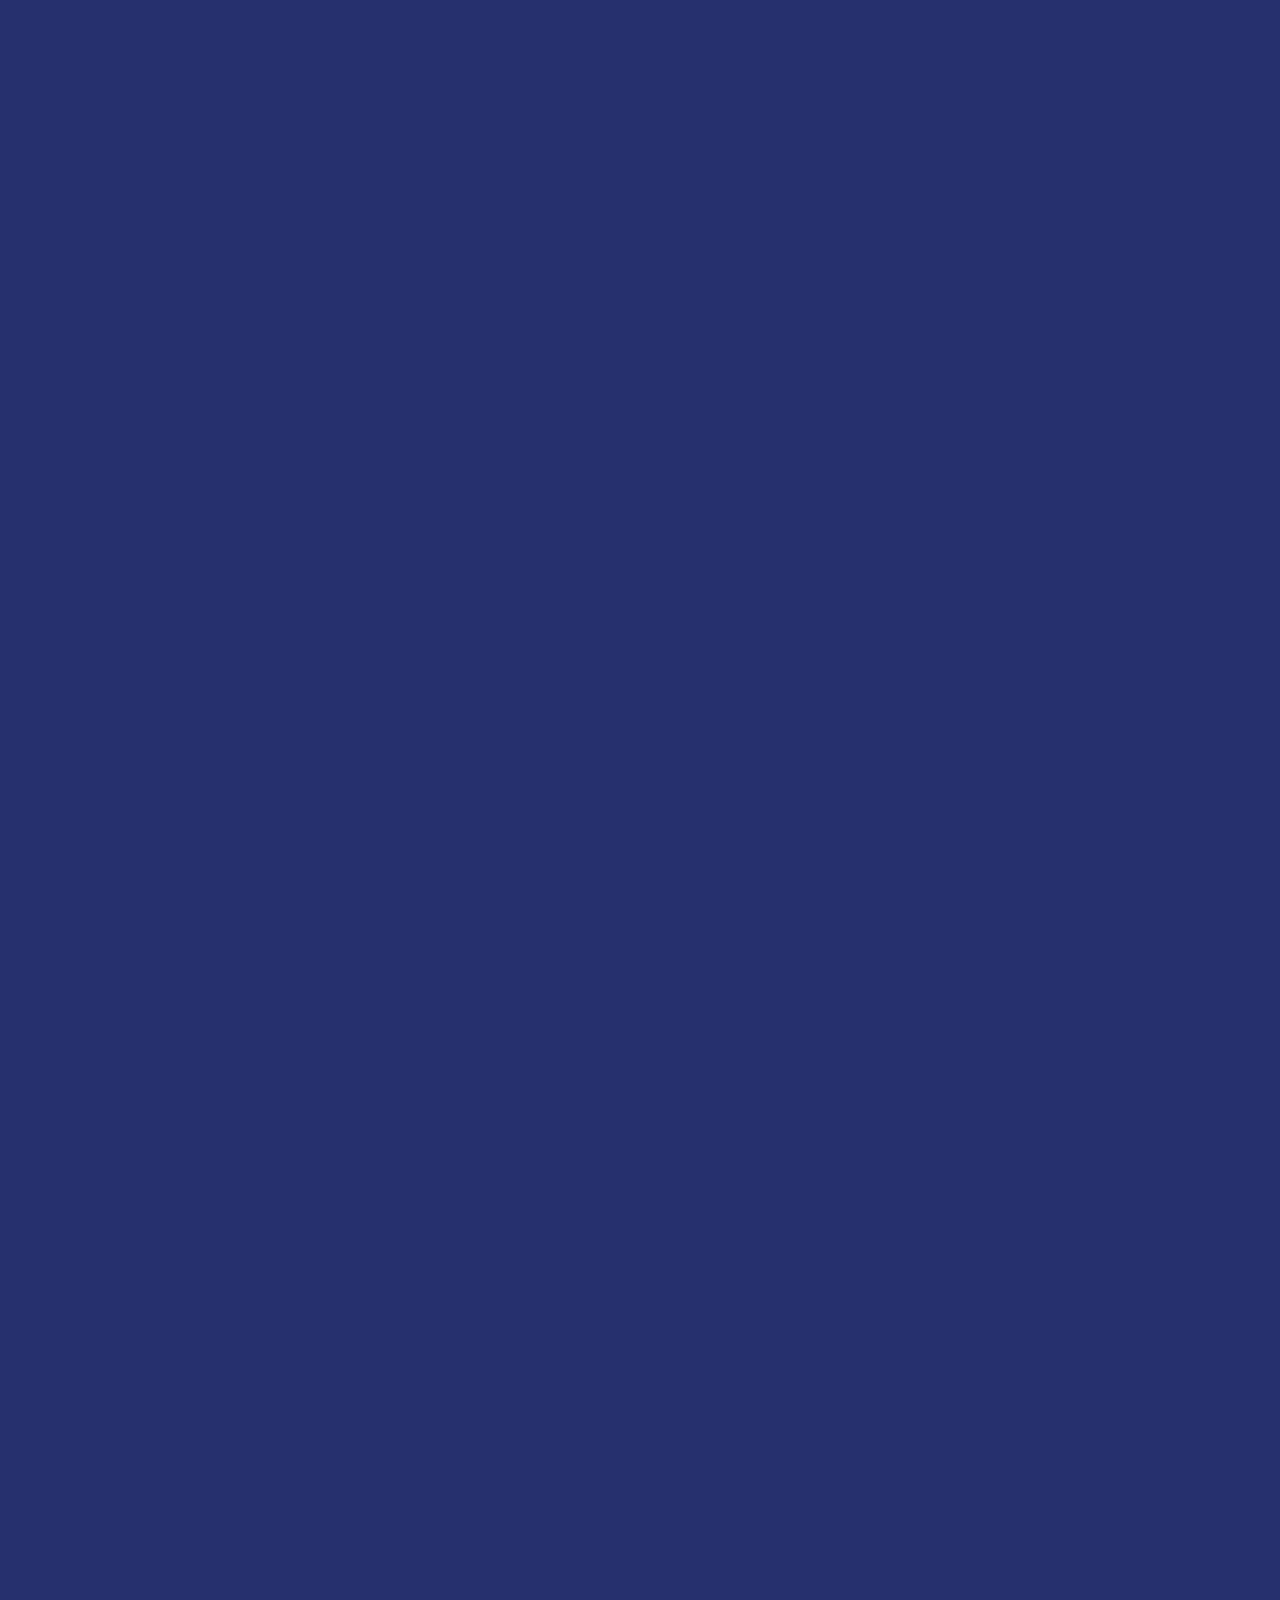
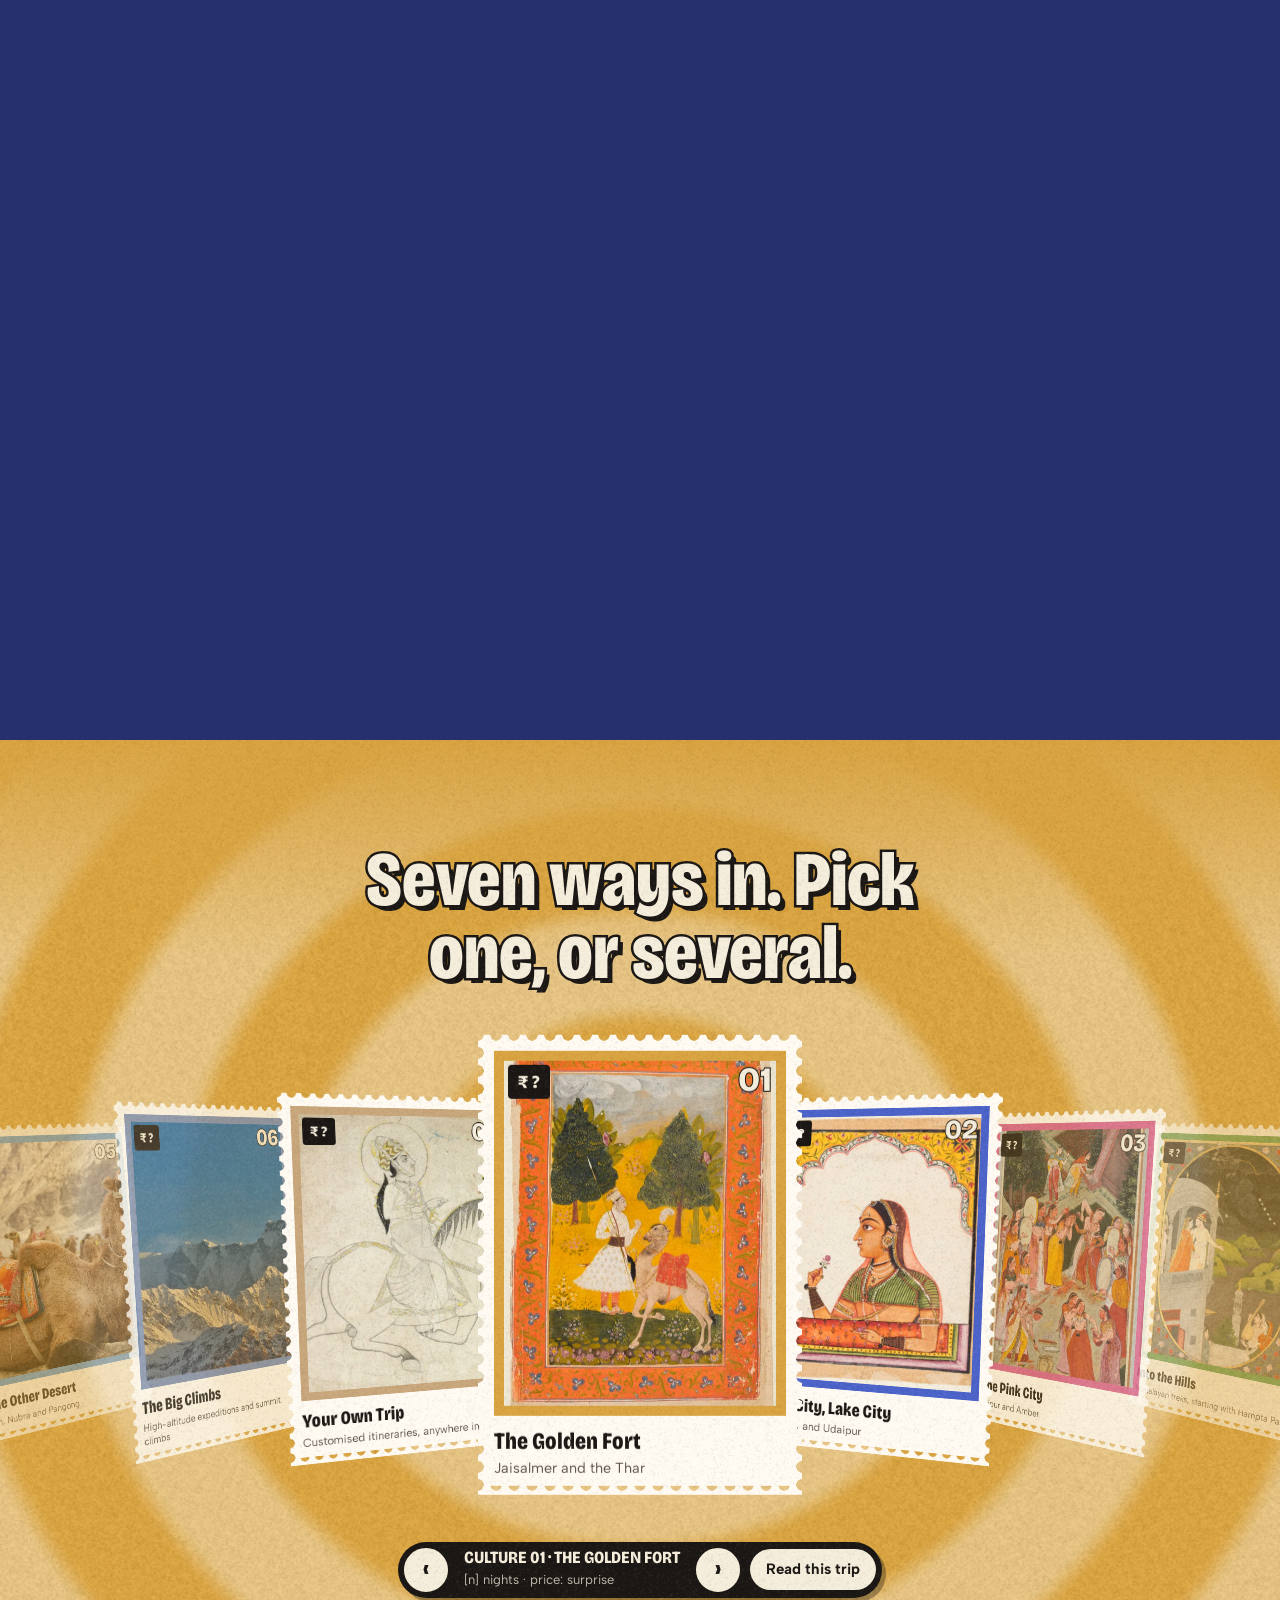
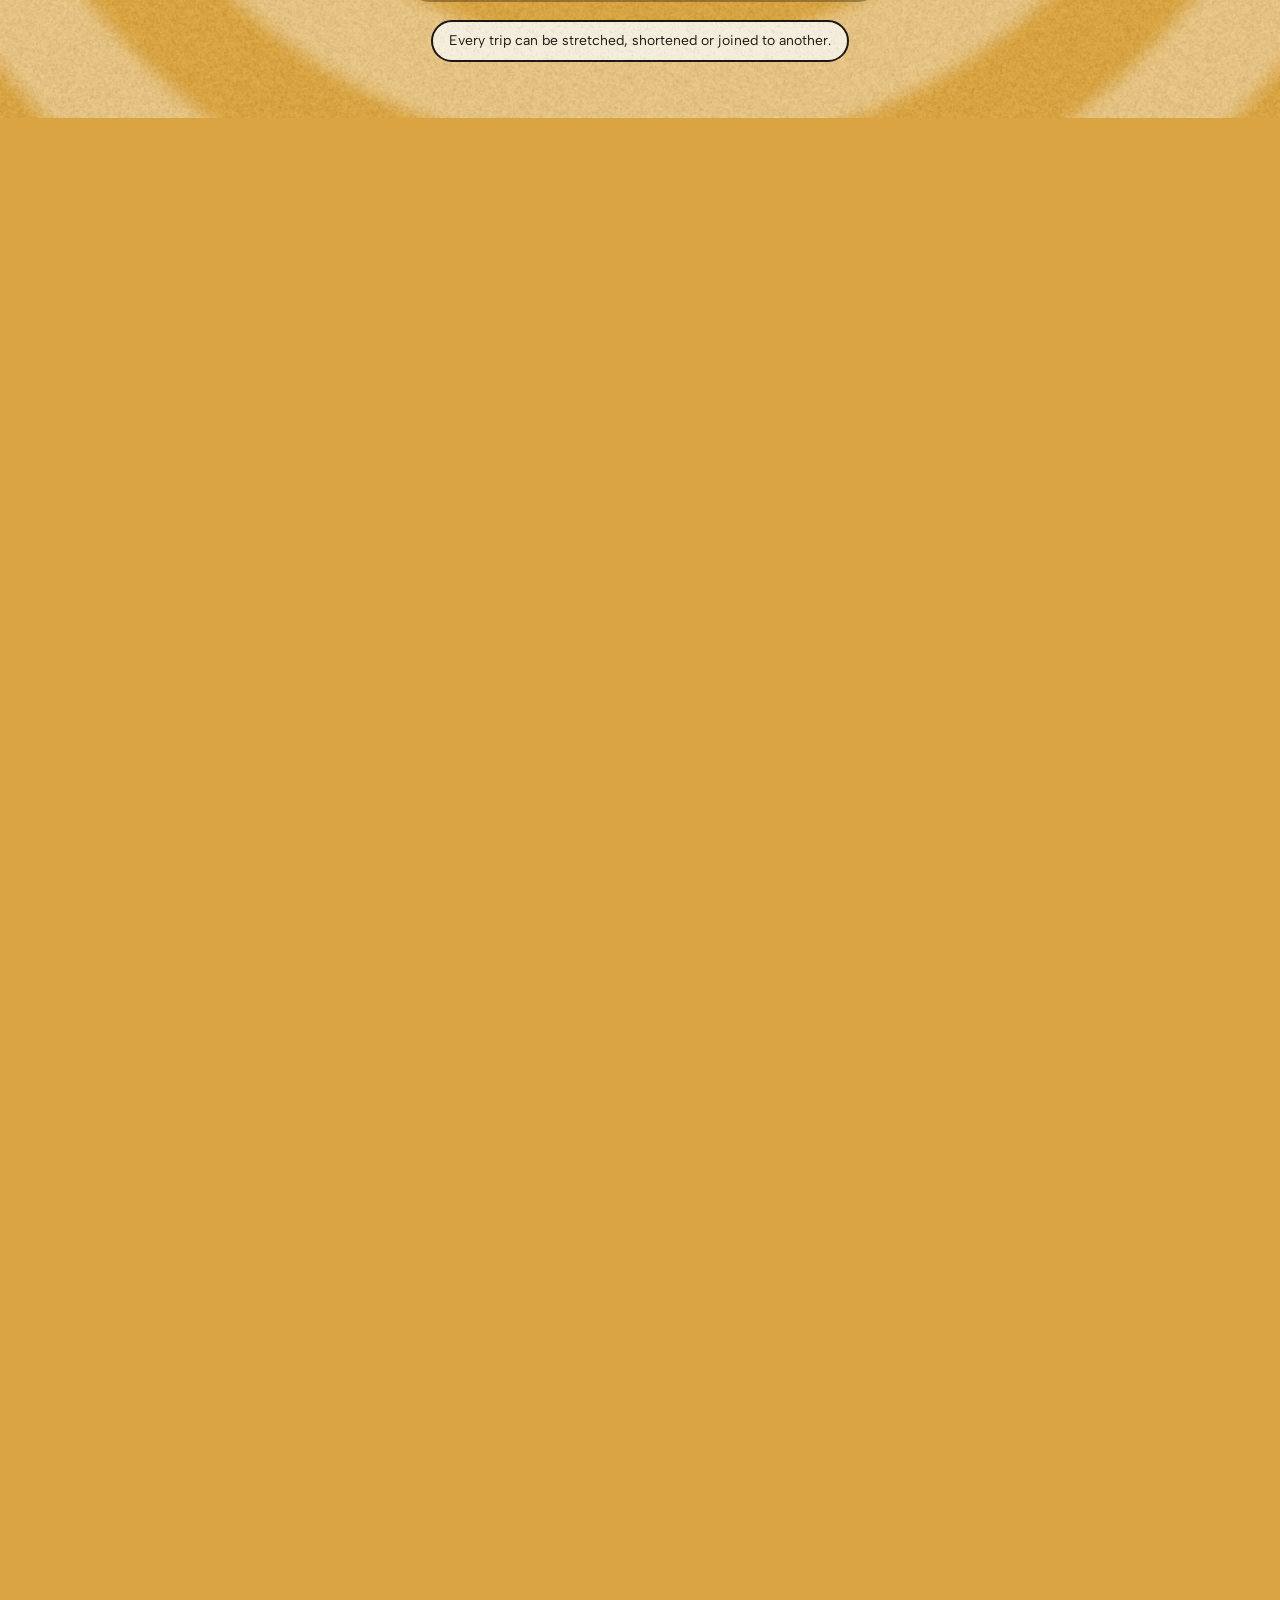
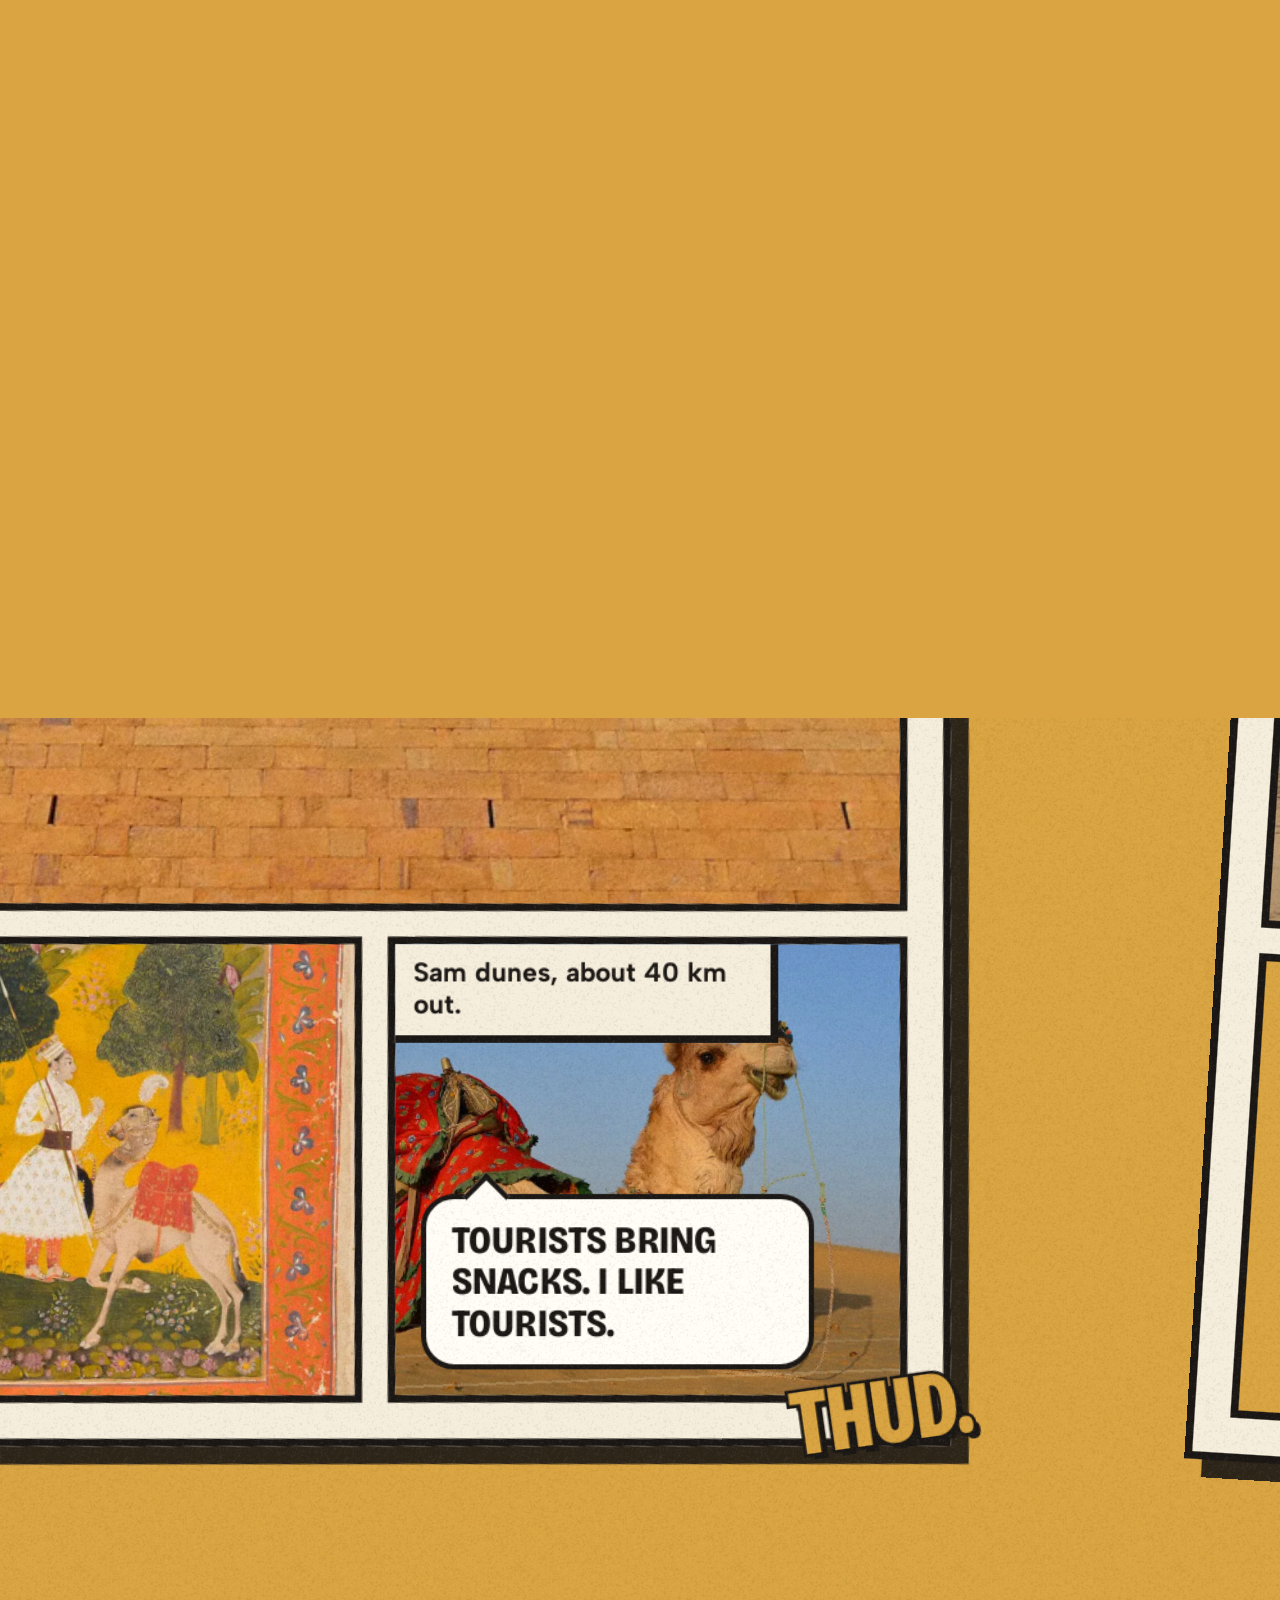
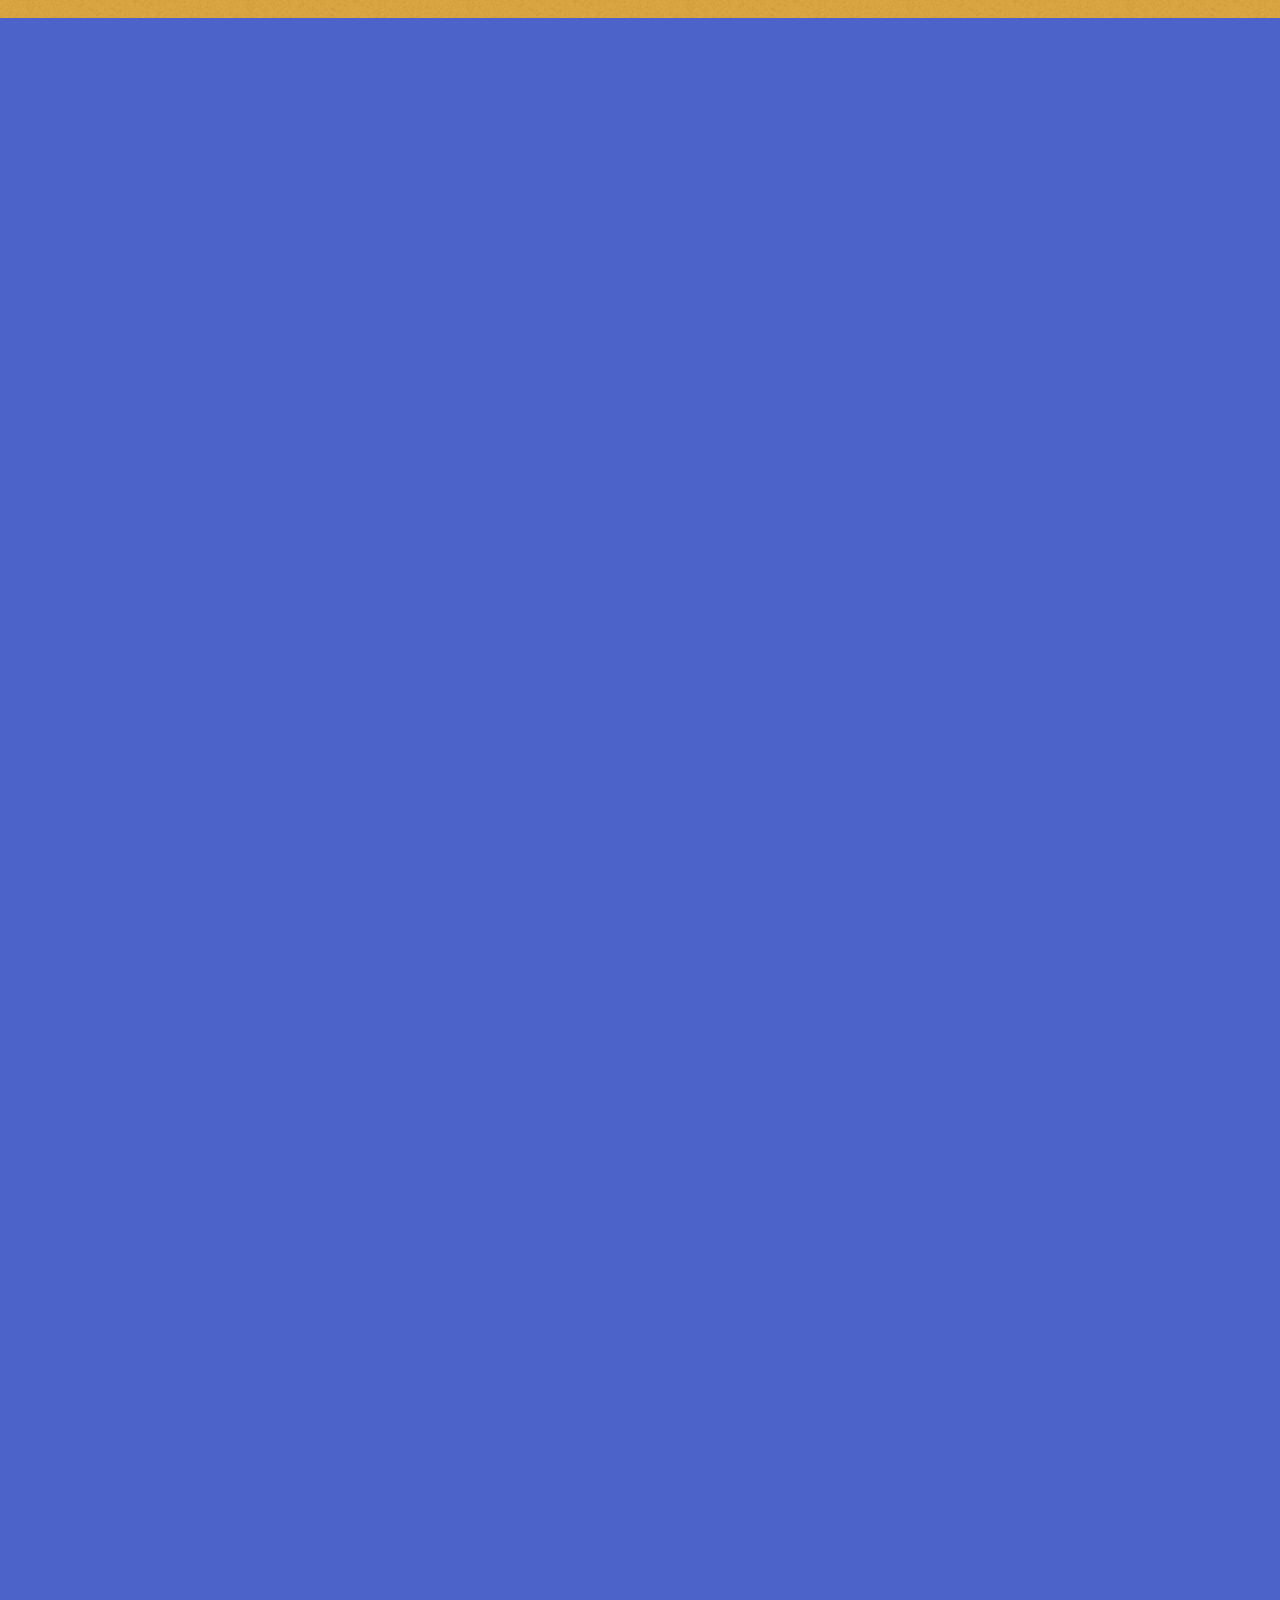
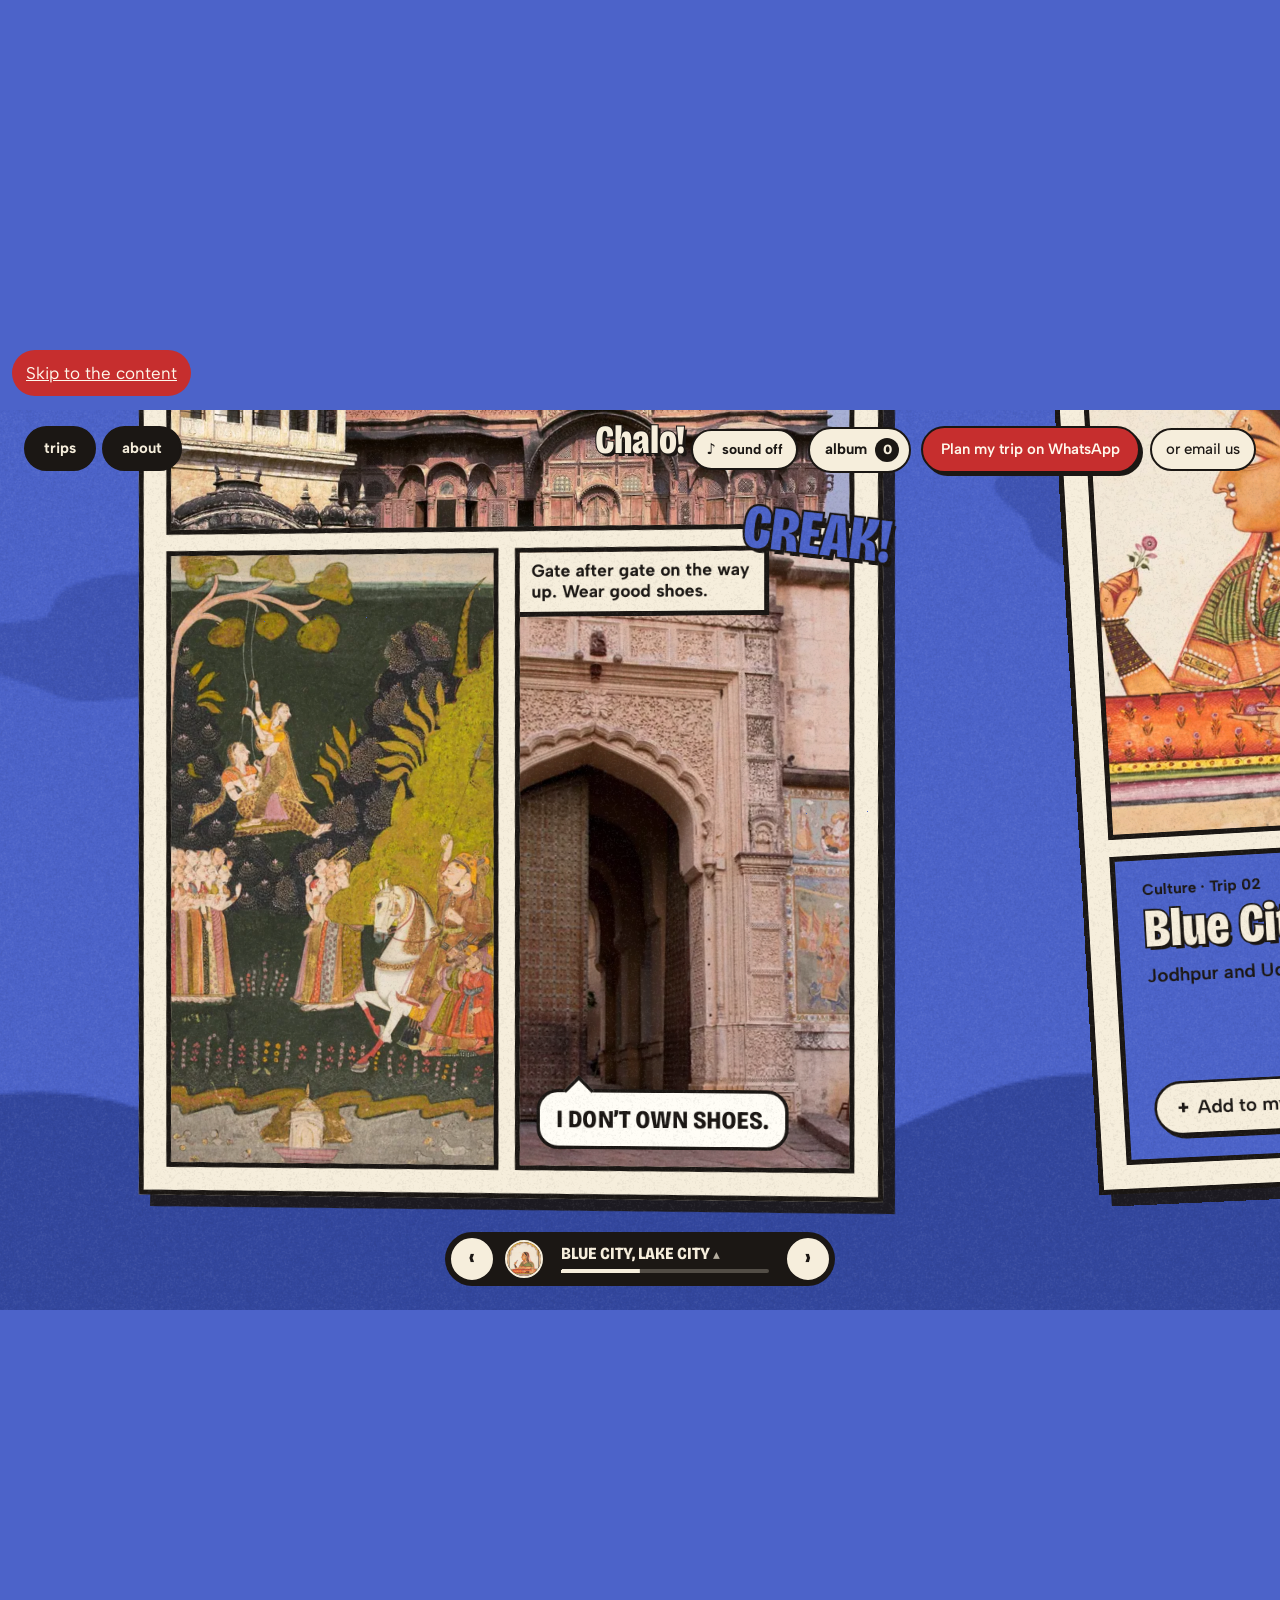
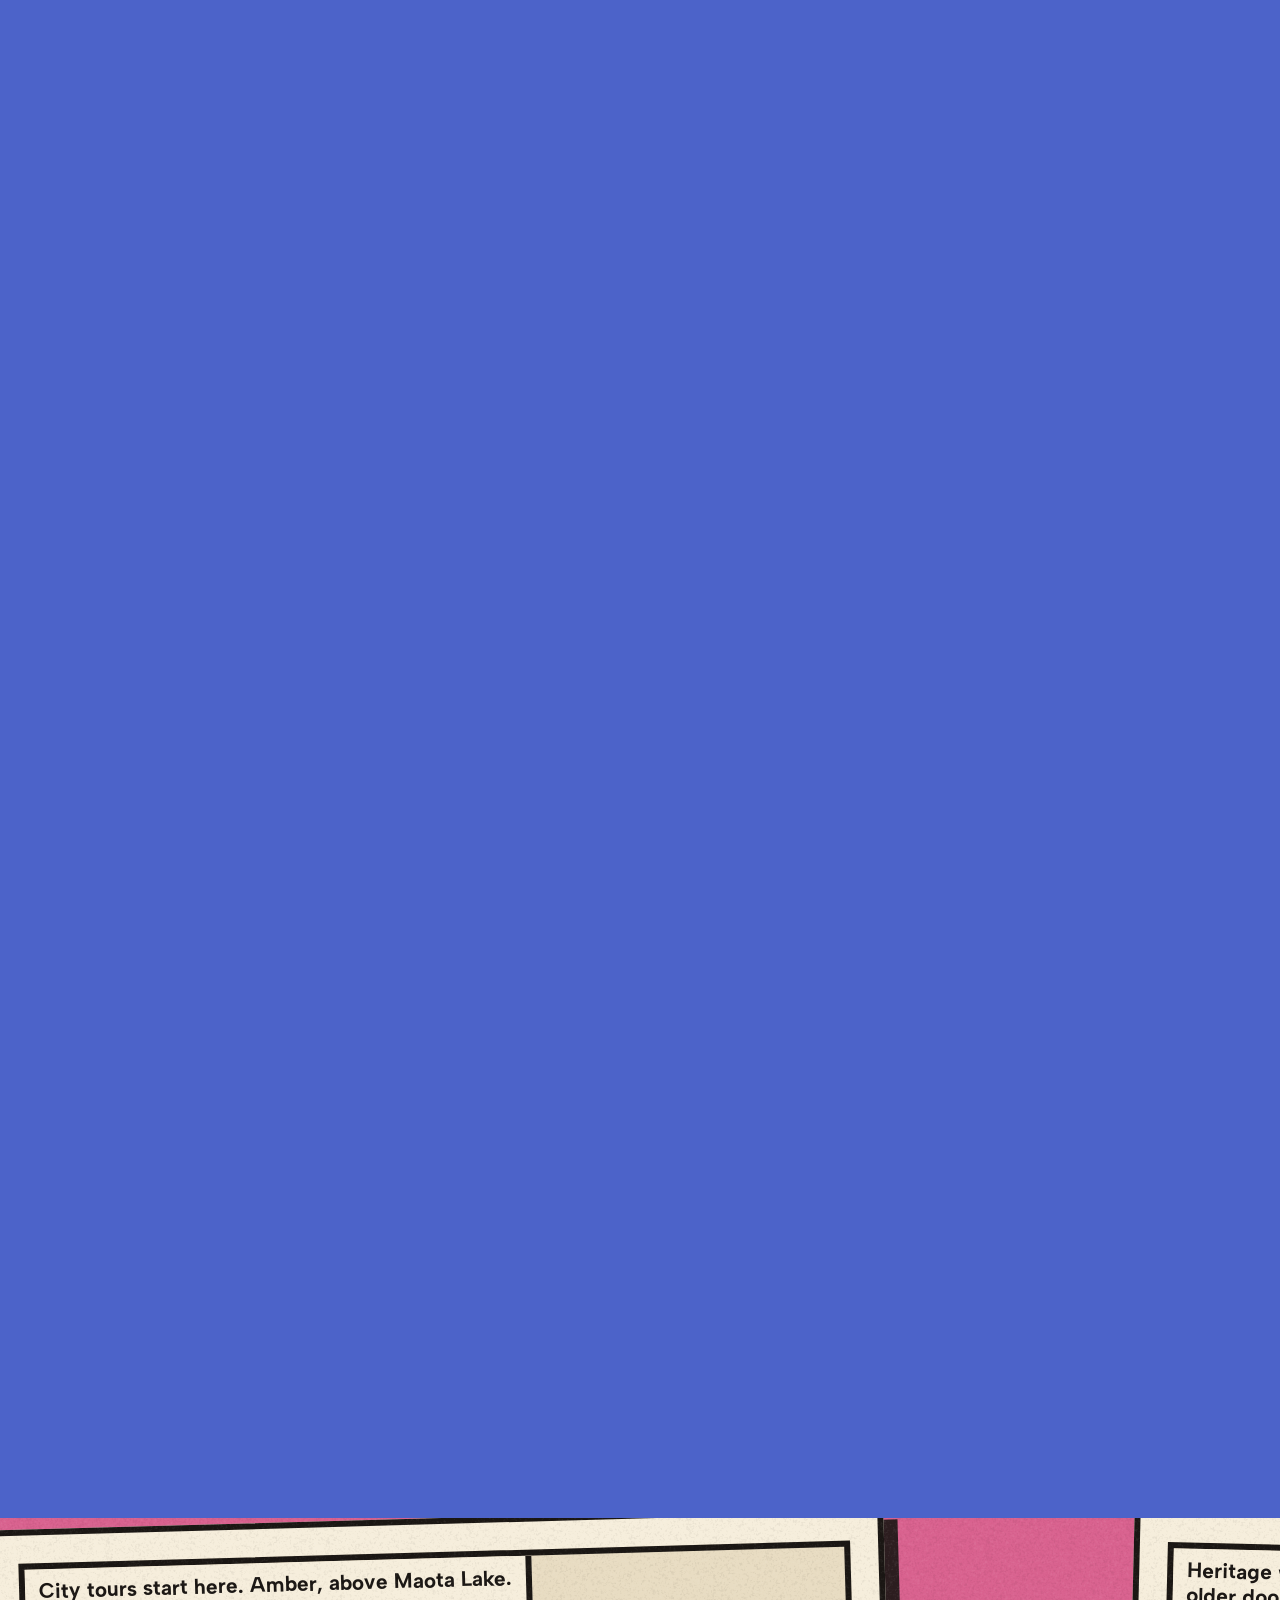
==== commit 6023bc9f: "Smooth scroll, About page, proper puppets and the Ek and Do story Damped camera with panel snapping," ====
--- a/index.html
+++ b/index.html
@@ -4,37 +4,41 @@
 <meta charset="utf-8">
 <meta name="viewport" content="width=device-width, initial-scale=1, viewport-fit=cover">
 <title>Chalo! | Indian Dream Travel</title>
-<meta name="description" content="An interactive trip album: Rajasthan and the Himalaya in comic pages, from Indian Dream Travel. Plan your trip on WhatsApp.">
+<meta name="description" content="An interactive trip album: Rajasthan tours, heritage walks and festivals, Himalayan treks and summit climbs, from Indian Dream Travel. Showing India to travellers since 2009.">
+<meta name="robots" content="noindex">
+<meta name="theme-color" content="#26306E">
 <link rel="icon" href="data:,">
 <link rel="preconnect" href="https://fonts.googleapis.com">
 <link rel="preconnect" href="https://fonts.gstatic.com" crossorigin>
 <link href="https://fonts.googleapis.com/css2?family=Bricolage+Grotesque:opsz,wdth,wght@12..96,75..100,400..800&family=Albert+Sans:wght@400;500;600;700&display=swap" rel="stylesheet">
-<meta name="robots" content="noindex">
-  <script type="module" crossorigin src="./assets/chalo-BI2FYMdv.js"></script>
-  <link rel="modulepreload" crossorigin href="./assets/runtime-BAkz4RBF.js">
+  <script type="module" crossorigin src="./assets/chalo-e5orVLB4.js"></script>
+  <link rel="modulepreload" crossorigin href="./assets/runtime-BU-IUSzH.js">
+  <link rel="modulepreload" crossorigin href="./assets/chrome-r43558y8.js">
   <link rel="stylesheet" crossorigin href="./assets/runtime-DfqYQpwl.css">
-  <link rel="stylesheet" crossorigin href="./assets/chalo-B7MmkcF5.css">
+  <link rel="stylesheet" crossorigin href="./assets/chrome-BYINv3ny.css">
 </head>
 <body>
-<script>(function(){var d=document.documentElement,r=matchMedia('(prefers-reduced-motion: reduce)').matches,s=null;d.classList.add('js');try{s=sessionStorage.getItem('chalo-seen')}catch(e){}if(!r&&!s)d.classList.add('loading')})()</script>
-<svg width="0" height="0" style="position:absolute" aria-hidden="true"><clipPath id="arch" clipPathUnits="objectBoundingBox"><path d="M0 1 L0 0.460 Q-0.024 0.346 0.050 0.252 Q0.079 0.150 0.188 0.107 Q0.265 0.025 0.389 0.030 Q0.500 -0.020 0.611 0.030 Q0.735 0.025 0.812 0.107 Q0.921 0.150 0.950 0.252 Q1.024 0.346 1.000 0.460 L1 1 Z"/></clipPath>
-<filter id="rgb" x="-15%" y="-15%" width="130%" height="130%" color-interpolation-filters="sRGB"><feColorMatrix in="SourceGraphic" values="1 0 0 0 0 0 0 0 0 0 0 0 0 0 0 0 0 0 1 0" result="r"/><feOffset in="r" id="rgb-r" dx="-8" dy="0" result="r2"/><feColorMatrix in="SourceGraphic" values="0 0 0 0 0 0 1 0 0 0 0 0 0 0 0 0 0 0 1 0" result="g"/><feColorMatrix in="SourceGraphic" values="0 0 0 0 0 0 0 0 0 0 0 0 1 0 0 0 0 0 1 0" result="b"/><feOffset in="b" id="rgb-b" dx="8" dy="0" result="b2"/><feBlend in="r2" in2="g" mode="screen" result="rg"/><feBlend in="rg" in2="b2" mode="screen"/></filter></svg>
-<a class="skip" href="#main">Skip to the trips</a>
+<script>(function(){var d=document.documentElement,r=matchMedia('(prefers-reduced-motion: reduce)').matches,s=null,c=null;d.classList.add('js');try{s=sessionStorage.getItem('chalo-seen');c=sessionStorage.getItem('chalo-curtain');sessionStorage.removeItem('chalo-curtain')}catch(e){}if(!r&&c)d.classList.add('curtained');else if(!r&&!s&&true)d.classList.add('loading')})()</script>
+<svg width="0" height="0" style="position:absolute" aria-hidden="true"><clipPath id="arch" clipPathUnits="objectBoundingBox"><path d="M0 1 L0 0.460 Q-0.024 0.346 0.050 0.252 Q0.079 0.150 0.188 0.107 Q0.265 0.025 0.389 0.030 Q0.500 -0.020 0.611 0.030 Q0.735 0.025 0.812 0.107 Q0.921 0.150 0.950 0.252 Q1.024 0.346 1.000 0.460 L1 1 Z"/></clipPath><filter id="rgb" x="-15%" y="-15%" width="130%" height="130%" color-interpolation-filters="sRGB"><feColorMatrix in="SourceGraphic" values="1 0 0 0 0 0 0 0 0 0 0 0 0 0 0 0 0 0 1 0" result="r"/><feOffset in="r" id="rgb-r" dx="-8" dy="0" result="r2"/><feColorMatrix in="SourceGraphic" values="0 0 0 0 0 0 1 0 0 0 0 0 0 0 0 0 0 0 1 0" result="g"/><feColorMatrix in="SourceGraphic" values="0 0 0 0 0 0 0 0 0 0 0 0 1 0 0 0 0 0 1 0" result="b"/><feOffset in="b" id="rgb-b" dx="8" dy="0" result="b2"/><feBlend in="r2" in2="g" mode="screen" result="rg"/><feBlend in="rg" in2="b2" mode="screen"/></filter></svg>
+<a class="skip" href="#main">Skip to the content</a>
 <header class="bar">
-  <a class="tl-link" href="#trips">trips</a>
+  <nav class="bar-l" aria-label="Main">
+    <a class="tl-link" href="#trips">trips</a>
+    <a class="tl-link" href="about/" data-page>about</a>
+  </nav>
   <a class="logo" href="#top" aria-label="Chalo! by Indian Dream Travel"><span style="--i:0">C</span><span style="--i:1">h</span><span style="--i:2">a</span><span style="--i:3">l</span><span style="--i:4">o</span><span style="--i:5">!</span></a>
-  <div class="bar-r"><a class="btn" data-wa href="https://wa.me/" target="_blank" rel="noopener">Plan my trip on WhatsApp</a><a class="alt" data-mail href="mailto:">or email us</a></div>
+  <div class="bar-r"><button type="button" class="sound-pill" aria-pressed="false" aria-label="Sound"><i aria-hidden="true">♪</i><span>sound off</span></button><a class="album-pill" href="#ticket" aria-label="Your album"><span>album</span><b data-album-count>0</b></a><a class="btn" data-wa href="https://wa.me/" target="_blank" rel="noopener">Plan my trip on WhatsApp</a><a class="alt" data-mail href="mailto:">or email us</a></div>
 </header>
 <main id="main">
 <section class="scene hero" id="top" aria-labelledby="hero-h">
   <div class="stage">
     <div class="veil" aria-hidden="true"><i class="ld-bar"><s></s></i></div>
-    <div class="arch-wrap"><div class="arch-intro"><div class="arch"><div class="arch-art"><img class="pimg still" src="./img/art/2018.164-1600.webp" srcset="./img/art/2018.164-800.webp 800w, ./img/art/2018.164-1600.webp 1600w" sizes="(max-width:760px) 78vw, 40vw" alt="Painting: Prince Mathu Singh of Jatoli riding a blue horse to Udaipur, Mewar, about 1700" fetchpriority="high" decoding="async" style="object-position:50% 45%"><div class="pup" role="img" aria-label="The same painting as moving paper puppets: the horse rocks, the attendant waves his fly whisk, and a camel peeks in"></div></div><div class="ld-sil" aria-hidden="true"><svg viewBox="0 0 100 100"><path class="s-horse" d="M80.8 70.8 80.6 63.1 80.3 62.7 80.6 62.4 80.6 60.3 80.3 60.0 80.3 59.0 80.6 58.6 80.3 58.3 80.6 57.6 80.6 47.6 80.3 47.2 80.6 46.9 80.6 18.7 80.3 18.3 80.6 17.6 80.6 9.4 80.1 8.5 81.0 8.7 80.8 70.8ZM42.6 91.1 39.8 91.1 38.8 90.1 35.4 89.1 29.2 88.7 28.7 88.2 28.7 87.5 26.6 86.1 26.9 84.8 28.7 82.7 27.5 81.5 25.4 81.2 21.6 79.1 18.7 76.5 18.7 61.0 19.9 59.8 22.3 58.4 23.0 58.4 25.0 57.4 27.8 57.4 29.3 56.2 26.6 52.4 26.2 51.4 26.2 47.9 24.9 44.8 24.9 44.1 25.6 43.5 23.1 39.0 23.1 37.3 25.2 34.2 25.2 32.4 24.4 31.6 23.0 31.6 22.5 31.1 22.8 30.0 22.5 28.0 24.4 26.8 25.0 26.8 26.4 25.4 28.1 25.4 29.5 27.1 30.2 27.1 30.7 27.6 31.8 29.3 31.8 30.7 32.8 32.1 32.1 32.8 31.4 34.5 31.4 36.2 33.0 38.5 33.3 38.1 35.7 38.5 36.2 39.0 36.2 40.4 37.1 41.2 37.8 40.9 38.1 41.2 38.5 40.9 38.8 41.2 40.9 41.2 42.4 39.7 42.8 38.6 45.7 35.7 49.7 33.1 50.3 32.1 49.0 30.4 50.0 29.3 50.2 28.1 50.3 29.0 51.4 30.0 51.4 31.1 50.7 31.8 51.5 32.6 52.6 31.6 53.6 33.0 54.0 32.6 55.3 32.6 56.0 33.3 58.4 34.3 58.3 36.9 57.6 38.6 57.9 39.3 57.6 40.4 58.8 41.6 59.1 41.2 59.6 41.4 60.0 42.8 60.7 43.5 60.7 44.5 60.2 45.4 59.1 45.4 58.1 46.4 55.0 44.7 54.1 45.5 54.5 46.6 56.9 49.0 57.2 50.0 58.4 51.2 59.8 50.2 61.2 50.2 62.4 51.4 63.1 54.1 63.9 55.0 64.6 55.0 65.8 55.9 67.6 59.3 70.0 62.0 70.7 63.4 70.7 65.1 69.5 66.7 68.1 67.4 67.0 67.0 66.0 67.4 65.1 66.5 64.8 65.1 66.0 63.9 66.7 63.9 67.4 64.6 68.2 63.8 67.2 61.4 66.0 60.2 64.8 61.4 63.3 63.9 62.2 64.6 60.5 64.6 59.0 66.2 58.3 67.9 54.5 71.3 54.3 72.5 53.6 72.5 52.9 71.9 52.2 72.5 50.9 72.9 49.7 74.1 50.0 74.4 49.7 75.5 48.8 76.0 47.4 74.3 45.4 75.3 42.3 75.6 40.9 76.7 40.0 77.5 40.0 80.6 39.5 80.5 38.8 81.2 38.5 80.8 38.1 81.2 37.4 80.8 35.2 83.0 36.1 83.9 40.9 83.9 42.8 85.8 43.8 87.5 43.8 88.2 43.3 88.7 42.3 88.4 41.4 89.2 42.8 90.6 42.6 91.1ZM80.8 78.7 80.8 71.2 80.8 78.7Z"/><path class="s-camel" d="M45.4 17.5 43.6 17.1 43.1 16.3 43.1 13.5 43.8 12.5 44.1 10.8 46.7 8.5 49.1 8.5 51.4 10.4 51.7 12.1 50.9 13.0 49.5 13.0 49.1 12.6 46.9 15.2 46.9 15.9 45.4 17.5ZM72.5 91.1 62.4 91.0 65.5 88.2 66.2 86.8 66.5 84.8 67.2 83.7 67.6 78.6 66.7 77.7 66.2 77.9 66.2 77.2 65.1 75.8 65.1 74.8 65.5 74.4 65.1 73.4 63.8 71.7 61.4 69.6 58.3 65.8 56.5 62.0 56.5 60.7 55.7 59.8 54.6 60.2 52.9 61.5 47.8 63.9 46.4 65.3 45.9 65.1 45.9 64.8 46.9 63.8 46.9 63.1 46.0 62.2 42.6 62.6 41.7 63.4 40.0 65.5 38.3 70.0 39.8 71.5 41.6 69.8 42.9 69.8 46.2 72.0 46.2 73.8 45.4 74.6 44.0 73.9 42.6 73.9 41.6 73.2 40.2 73.2 39.8 72.9 38.1 72.9 37.8 73.2 36.7 72.9 35.2 74.4 35.2 75.5 34.5 76.5 33.8 79.6 33.1 80.6 32.8 83.4 32.1 84.8 30.4 86.1 31.4 87.2 31.1 88.9 28.1 91.1 25.2 91.0 25.2 89.2 30.0 83.7 33.5 74.4 33.5 73.4 32.6 72.5 28.8 72.2 27.8 71.5 26.9 70.3 27.3 69.3 28.7 68.2 28.7 65.1 31.4 57.6 30.7 56.9 30.7 55.9 29.3 54.1 29.7 53.8 29.7 50.7 30.0 50.3 30.4 45.9 30.7 45.5 30.7 39.0 30.4 38.0 31.1 36.2 32.6 34.7 33.3 35.4 35.4 35.0 36.7 36.4 38.3 35.2 37.1 34.0 35.2 33.1 35.2 31.1 35.7 30.9 36.4 31.2 38.3 29.3 38.3 28.7 37.4 27.8 36.4 27.5 34.2 25.6 34.2 25.2 36.7 22.3 38.5 21.6 39.7 20.4 39.7 19.7 40.5 19.2 41.9 19.2 43.6 18.5 45.7 19.5 47.1 19.2 47.6 19.7 47.6 20.4 49.0 21.8 48.3 22.8 48.6 23.1 48.6 24.2 47.9 24.9 48.3 25.9 47.9 26.2 47.6 29.7 45.2 32.8 45.2 33.5 46.4 34.7 49.1 35.0 51.2 36.4 52.9 36.1 54.3 36.7 57.4 35.4 58.8 35.4 59.8 36.1 60.7 37.6 60.7 42.4 59.6 43.5 60.5 44.3 63.6 46.0 68.6 51.0 71.7 55.9 72.0 56.9 72.0 59.6 72.7 61.7 72.7 63.4 73.1 63.8 72.7 65.8 73.4 67.9 74.4 68.9 74.4 77.2 73.1 78.6 73.1 85.5 73.4 86.5 72.4 87.9 72.4 88.9 72.7 89.2 72.5 91.1ZM40.7 42.4 42.8 41.0 42.4 40.4 43.1 39.3 43.5 37.6 44.8 35.5 44.0 34.7 41.9 35.7 38.6 39.3 38.3 40.4 38.6 41.7 39.5 42.6 40.7 42.4ZM68.9 89.9 71.0 87.2 71.3 86.1 71.3 79.3 70.5 78.4 69.3 79.3 68.9 80.3 68.9 83.4 68.6 83.7 68.9 84.1 68.9 86.8 67.6 88.6 67.6 89.2 68.4 90.1 68.9 89.9Z"/><path class="s-elephant" d="M61.4 20.2 60.8 19.7 61.2 19.4 60.3 18.5 59.3 19.2 57.2 18.8 55.5 17.5 55.2 17.5 54.1 18.8 54.0 18.0 55.0 16.3 55.0 15.6 55.5 15.1 56.5 16.4 57.9 16.4 58.3 16.1 58.6 16.4 60.3 16.4 61.0 17.1 62.0 16.8 63.8 18.5 64.6 18.7 64.5 19.2 61.4 20.2ZM41.4 24.0 40.7 23.3 40.0 23.3 39.5 22.5 38.5 21.8 39.2 21.1 38.5 20.0 38.5 19.4 39.2 18.7 38.5 18.0 39.0 17.1 39.3 17.5 40.0 17.1 42.1 17.1 42.6 17.6 41.9 18.7 42.6 19.7 41.9 20.4 42.6 21.1 42.6 21.8 41.9 22.5 41.4 24.0ZM73.8 85.3 72.2 85.1 72.2 83.0 71.9 82.7 72.2 81.7 71.5 80.3 67.9 76.7 65.8 75.3 62.4 74.3 60.0 72.9 56.9 72.9 55.3 74.4 54.3 76.9 51.4 81.2 47.9 80.5 44.1 78.1 44.1 77.4 46.9 76.3 51.5 72.0 51.5 71.0 52.2 70.0 52.2 68.2 51.5 65.8 50.0 64.3 47.6 62.9 46.9 62.9 46.2 62.2 42.4 60.8 41.7 60.2 41.0 60.2 40.2 61.0 38.8 64.5 39.7 65.3 41.4 63.9 42.4 64.3 45.7 67.9 46.0 68.6 45.5 70.1 43.1 69.5 41.7 69.5 41.4 69.1 35.5 69.1 34.9 68.8 33.3 66.5 32.6 64.1 32.6 62.7 32.3 62.4 32.3 61.0 31.1 60.2 28.3 62.9 22.8 67.0 19.9 70.0 19.9 71.3 19.0 72.2 14.2 71.9 13.0 70.3 13.9 69.5 15.9 68.4 17.5 66.9 16.6 66.0 15.2 67.4 13.2 67.4 11.8 66.7 10.6 65.8 9.5 64.1 9.5 63.4 8.5 62.4 8.5 43.8 9.5 42.8 10.6 40.7 12.5 38.5 15.6 36.1 19.2 32.4 19.5 31.4 21.1 29.9 21.8 29.5 24.9 29.5 27.6 26.8 29.0 26.4 29.7 25.7 32.1 25.7 33.5 27.1 34.5 27.1 35.4 26.2 34.3 24.9 34.3 23.5 34.0 23.1 34.0 21.1 34.5 20.6 36.1 21.8 36.4 23.8 37.3 24.7 38.0 24.7 39.3 26.1 40.4 26.1 41.6 24.9 41.7 24.0 42.4 24.7 44.0 25.2 43.6 25.6 43.6 26.6 44.0 26.9 43.6 27.3 44.0 27.6 43.6 28.0 43.6 29.3 45.9 31.2 47.8 31.8 47.1 33.8 49.3 36.1 50.3 35.4 50.9 35.9 50.9 37.3 52.1 38.5 53.4 37.4 54.1 37.4 55.0 36.6 55.3 35.2 54.6 34.5 57.4 32.1 57.4 30.4 56.2 29.2 53.6 27.6 54.0 25.9 53.3 25.2 53.3 23.8 54.0 24.2 54.3 25.9 55.5 27.1 57.9 27.5 59.3 28.1 60.7 27.1 61.4 27.5 62.6 29.0 62.6 31.1 61.9 32.4 61.9 34.9 61.5 35.5 62.2 36.9 65.0 39.7 65.3 41.0 69.8 45.9 69.8 46.6 72.9 50.3 73.2 51.7 75.3 55.5 76.3 58.6 76.3 59.6 78.7 65.8 81.0 68.1 82.4 68.8 84.1 68.8 84.4 69.1 84.8 68.8 86.1 68.8 88.2 68.1 90.3 68.1 91.1 68.6 91.1 68.9 90.3 69.5 88.6 69.5 86.5 70.1 86.1 69.8 82.7 70.1 80.0 69.1 78.6 68.1 76.2 65.3 74.1 63.6 73.2 64.5 72.2 73.4 73.6 75.5 76.7 78.2 78.1 81.0 77.2 81.5 73.8 85.3ZM61.0 25.4 60.0 24.7 59.3 25.0 58.4 24.2 57.7 22.1 58.6 20.9 60.3 20.9 62.6 22.8 62.6 24.5 61.7 24.7 61.0 25.4ZM49.8 54.5 50.5 53.8 50.2 53.4 50.2 51.0 49.5 49.7 49.8 49.0 49.5 47.9 49.8 47.6 49.8 43.5 47.9 41.2 47.1 42.1 47.1 46.6 46.7 46.9 46.4 53.4 47.2 54.3 49.8 54.5ZM17.5 65.8 24.0 54.8 28.5 49.3 28.5 47.9 27.6 47.1 26.9 47.1 26.8 46.2 25.9 45.4 23.8 44.7 22.5 43.6 21.8 43.6 19.4 45.0 19.2 44.5 19.9 43.1 19.0 42.3 16.6 42.6 15.7 43.5 16.1 44.8 14.4 47.6 14.0 51.0 13.7 51.4 13.7 53.4 12.0 59.6 12.0 63.8 12.3 64.5 13.5 65.7 14.5 65.0 15.6 65.3 16.3 64.6 16.4 65.1 17.5 65.8Z"/><path class="s-attendant" d="M34.7 91.1 33.5 91.0 33.6 8.5 33.8 11.1 34.2 11.4 33.8 12.1 33.8 14.2 34.2 14.5 34.2 29.7 33.8 30.0 34.2 31.1 34.2 39.7 35.0 40.5 35.9 39.7 36.2 38.0 37.6 35.9 37.6 35.2 38.6 33.1 39.2 32.6 40.4 33.1 39.7 35.2 36.9 38.6 35.9 40.7 35.5 42.4 34.2 43.8 34.2 45.5 35.4 46.7 36.1 46.0 36.6 46.6 35.9 47.2 35.9 48.3 34.2 49.7 34.2 51.0 34.9 51.7 34.5 52.1 34.5 53.8 35.5 54.8 35.2 56.5 36.4 58.1 36.7 57.7 38.0 57.9 37.6 59.6 35.9 61.0 35.9 61.7 36.6 62.4 34.5 63.8 34.5 65.5 34.2 65.8 34.2 66.9 34.5 67.2 34.2 70.3 34.9 71.0 34.2 74.4 33.8 74.8 34.2 75.1 33.8 76.2 34.5 78.6 34.5 83.0 35.7 84.3 36.6 84.4 34.9 86.5 34.7 91.1ZM55.0 90.1 52.9 89.8 52.2 89.1 50.5 89.1 49.3 88.2 49.3 87.2 49.7 86.8 49.7 85.1 49.3 84.4 50.7 83.4 51.7 78.6 52.1 78.2 50.0 76.5 50.0 75.8 51.4 74.4 52.4 72.4 49.8 70.5 49.1 70.5 48.5 71.2 47.1 71.5 44.3 73.2 43.5 72.7 44.7 71.5 45.4 71.5 47.1 70.5 49.0 68.6 49.0 66.9 48.1 66.0 47.1 66.0 43.6 67.7 42.9 67.7 42.3 68.4 41.2 68.4 40.5 69.1 39.3 68.9 44.1 64.8 44.0 63.9 45.0 63.3 45.4 63.6 46.0 62.9 47.1 62.9 49.5 60.5 50.9 59.8 53.8 56.5 52.6 55.3 51.9 55.3 50.5 54.0 50.2 54.3 49.5 53.6 48.8 53.6 47.8 54.6 47.1 54.6 45.2 52.4 44.8 51.4 46.2 50.0 46.6 49.0 46.2 48.3 47.2 46.9 47.2 46.2 46.6 45.2 47.8 45.0 48.6 44.1 47.8 42.9 46.7 42.9 46.4 42.6 46.0 42.9 44.8 42.8 44.8 40.4 45.9 38.6 45.2 38.0 46.0 37.1 50.9 35.7 51.5 35.7 52.2 36.4 53.3 36.4 55.0 37.4 55.9 36.6 55.0 35.7 54.1 35.5 54.1 34.9 54.6 34.3 56.4 35.7 58.1 35.4 59.0 34.5 58.3 31.4 57.1 30.2 51.5 26.1 50.2 25.7 48.8 26.4 47.9 25.2 48.1 24.7 49.1 24.7 49.8 25.4 50.5 24.7 51.2 24.7 58.1 30.2 60.8 31.2 62.2 33.3 65.1 35.2 65.0 36.1 62.6 34.3 61.4 35.2 61.7 36.2 61.4 39.7 60.0 43.1 60.0 44.1 59.3 44.8 62.7 49.3 63.4 51.4 63.4 52.4 61.4 53.8 61.7 54.8 62.6 55.7 66.0 52.6 66.2 52.8 66.2 73.4 65.3 73.2 63.9 71.9 62.6 71.9 62.2 71.5 61.4 72.4 61.4 74.1 60.3 76.2 60.3 77.5 59.6 79.6 58.8 80.5 57.1 79.8 55.9 81.0 53.1 85.5 53.1 86.1 54.6 87.7 56.9 88.9 56.0 89.8 55.0 90.1Z"/></svg></div></div></div>
+    <div class="arch-wrap"><div class="arch-intro"><div class="arch"><div class="arch-art"><img class="pimg still" src="./img/art/2018.164-1600.webp" srcset="./img/art/2018.164-800.webp 800w, ./img/art/2018.164-1600.webp 1600w" sizes="(max-width:760px) 78vw, 40vw" alt="Painting: Prince Mathu Singh of Jatoli riding a blue horse to Udaipur, Mewar, about 1700" fetchpriority="high" decoding="async" style="object-position:50% 45%"><div class="pup" role="img" aria-label="The same painting as moving paper puppets: the horse rocks, the attendant waves his fly whisk, and a camel peeks in"></div></div><div class="ld-sil" aria-hidden="true"><svg viewBox="0 0 100 100"><path class="s-horse" d="M59.6 87.5 56.5 87.5 55.2 85.5 53.8 85.5 52.8 84.8 49.3 84.4 49.0 84.1 44.1 84.1 43.3 83.2 43.6 82.2 42.8 81.3 41.7 81.7 41.2 81.2 41.6 79.4 43.6 77.0 42.1 75.8 40.0 75.5 36.6 73.8 34.5 72.4 32.1 70.0 31.1 69.6 29.9 68.1 28.8 65.0 28.8 62.9 28.5 62.6 29.2 57.7 28.3 56.9 25.9 59.0 20.0 61.7 16.3 64.1 14.5 64.5 9.7 66.9 8.5 66.7 11.1 64.5 14.2 62.7 22.8 54.5 23.5 54.1 30.4 54.5 33.1 51.7 36.6 49.7 38.6 49.0 41.0 49.0 42.8 50.0 44.7 47.8 43.6 46.7 43.3 45.7 41.6 44.0 40.5 39.8 40.9 39.5 40.9 38.1 41.9 36.7 39.8 34.0 40.2 33.0 39.5 32.3 39.5 31.6 38.5 30.2 37.1 27.1 37.4 25.4 39.2 23.3 39.8 20.9 38.3 19.4 36.9 19.4 36.4 18.8 36.4 18.2 37.1 17.1 36.4 16.4 36.4 15.4 38.3 14.2 39.7 13.9 41.4 12.1 42.4 12.1 44.8 14.5 45.5 14.5 45.7 15.4 47.1 17.1 47.1 18.8 48.1 20.2 46.7 21.9 46.7 23.7 46.4 24.4 47.4 25.7 47.4 26.8 48.6 28.0 49.7 26.9 51.7 27.3 52.2 28.1 51.9 29.5 52.8 30.4 57.6 30.4 59.8 27.1 62.7 24.2 64.8 23.1 68.1 20.6 66.7 18.8 67.0 17.1 66.2 16.3 63.9 15.4 63.9 14.4 65.0 12.6 65.5 12.1 66.2 12.1 67.7 14.7 68.1 16.4 69.5 18.2 68.4 19.5 69.6 21.1 70.5 20.2 70.7 19.4 71.3 20.0 72.7 18.7 73.2 20.2 74.1 21.1 75.1 21.8 75.8 21.8 77.4 23.0 77.0 23.3 77.4 23.7 77.0 24.0 77.4 26.4 77.7 26.8 78.4 30.5 79.1 31.6 79.1 32.3 79.8 33.0 79.3 35.2 78.6 35.5 77.5 35.5 77.2 35.2 76.5 35.9 75.5 35.5 71.9 32.6 72.4 32.4 73.2 31.2 72.2 29.9 71.0 29.0 69.8 30.2 70.1 31.6 69.5 32.3 70.1 33.0 69.8 34.0 70.5 34.7 70.1 35.0 70.1 36.1 70.8 37.4 71.5 38.5 73.9 40.5 75.5 42.8 76.5 42.1 76.9 42.4 78.1 40.9 78.9 40.4 80.6 40.7 82.2 42.9 82.5 45.0 85.6 47.1 88.4 51.9 91.1 55.0 91.1 57.7 89.9 59.0 88.2 60.0 85.8 60.0 84.6 58.4 84.6 57.1 86.1 55.9 87.2 55.9 88.0 54.6 86.7 52.2 85.5 51.0 84.6 51.9 84.6 53.3 83.6 54.3 83.6 55.0 83.0 55.5 81.7 55.2 79.6 56.9 77.4 59.1 77.4 59.8 76.7 60.8 74.4 63.1 73.4 63.4 72.5 64.3 72.9 64.6 72.7 65.8 72.4 65.5 71.7 65.8 71.0 65.1 69.3 66.2 68.2 65.8 67.4 66.7 67.2 69.6 66.9 69.3 66.2 69.6 66.0 68.4 65.1 67.6 63.1 68.6 60.3 68.9 59.6 69.6 58.6 69.3 56.4 71.2 56.4 72.9 56.7 73.2 56.4 75.3 55.5 74.8 54.1 75.8 53.1 75.5 50.9 77.7 51.7 78.6 56.5 78.6 58.8 79.8 60.8 83.2 60.8 83.6 60.0 84.1 59.0 83.7 58.1 84.6 59.5 86.3 59.8 87.0 59.6 87.5ZM55.3 39.8 56.0 39.2 56.4 34.3 56.7 34.0 55.5 32.8 53.4 32.8 51.9 34.0 53.3 35.4 54.3 37.1 53.6 38.5 55.2 40.0 55.3 39.8ZM55.3 83.2 56.4 82.2 56.4 81.5 55.5 80.6 55.2 81.0 50.0 80.6 49.1 81.5 50.7 82.7 55.3 83.2Z"/><path class="s-camel" d="M70.3 91.1 62.7 91.1 62.2 90.6 62.9 89.6 62.6 88.6 64.6 86.8 64.6 86.1 65.3 85.5 65.3 84.4 66.4 81.3 66.4 79.6 66.7 79.3 66.7 76.9 65.0 73.1 62.6 70.3 60.8 68.9 57.4 64.5 56.0 61.7 55.7 59.6 54.8 58.8 46.9 62.9 45.2 64.3 42.4 63.6 41.4 62.2 39.5 64.1 38.5 66.2 38.5 67.2 37.1 68.9 39.3 70.5 41.0 68.4 42.4 68.8 46.0 71.3 45.7 72.4 45.2 72.9 42.4 72.9 40.4 71.9 36.2 71.5 35.0 72.7 35.0 73.4 34.0 75.1 32.3 80.6 32.3 82.7 31.8 83.2 31.1 83.2 29.9 84.4 30.9 85.8 30.5 87.5 29.7 88.4 27.6 89.4 25.9 89.4 24.7 88.6 24.7 87.9 29.5 82.4 33.0 73.1 33.0 72.0 32.1 71.2 28.7 71.2 26.8 69.6 26.8 67.9 27.5 66.9 28.5 63.8 28.5 62.7 29.2 61.7 30.5 57.6 30.2 55.2 28.8 54.1 29.2 53.4 28.8 52.8 29.2 52.4 29.2 49.7 28.8 49.3 28.8 43.1 28.5 42.4 29.2 40.7 29.2 38.6 30.5 35.5 34.9 30.9 36.2 30.5 38.1 28.7 37.3 27.8 36.9 28.1 35.2 27.1 33.8 27.1 33.0 25.9 34.0 23.8 37.3 21.3 38.8 19.7 38.8 19.0 39.7 18.2 41.7 17.8 42.6 17.0 42.3 13.5 42.9 11.4 44.0 10.1 45.9 8.5 49.0 8.5 50.9 10.4 50.9 11.8 50.0 12.6 47.9 12.3 45.7 15.6 43.6 17.0 44.5 18.2 46.9 18.8 47.1 19.4 46.7 19.7 48.8 21.4 48.8 21.8 48.1 22.5 47.8 24.2 46.0 25.9 46.0 27.6 46.7 28.3 46.4 29.7 44.0 33.1 40.4 35.7 38.5 37.6 37.8 39.3 37.8 40.7 39.0 42.3 41.0 41.6 41.9 40.7 41.9 39.7 43.3 35.9 44.8 34.3 45.9 34.3 46.2 34.0 48.6 34.7 51.4 36.4 53.1 36.4 55.9 35.0 57.9 35.0 59.1 35.9 59.5 36.6 59.5 39.7 58.1 42.4 59.0 43.3 62.4 45.0 64.5 46.7 68.8 51.7 70.8 55.9 71.9 63.4 72.9 66.9 73.9 69.3 75.0 70.3 75.0 74.4 74.1 75.3 73.1 74.3 72.2 75.1 72.2 76.2 71.9 76.5 72.2 77.2 71.9 77.5 72.2 85.5 71.2 86.5 71.2 87.2 71.9 88.2 71.9 89.9 70.3 91.1ZM32.6 69.6 34.0 67.6 34.0 66.2 35.4 62.7 34.5 61.9 32.6 64.1 30.5 67.9 30.9 68.9 31.8 69.8 32.6 69.6ZM68.1 88.6 70.1 85.5 70.1 77.2 69.3 76.3 68.4 77.2 68.1 80.0 67.7 80.3 67.7 84.4 68.1 84.8 68.1 85.8 66.4 87.2 67.6 88.7 68.1 88.6Z"/><path class="s-elephant" d="M73.0 85.1 72.1 84.9 72.1 81.8 71.8 81.1 67.5 76.8 65.0 75.4 61.6 74.4 60.2 73.3 57.1 73.3 54.8 75.6 54.5 77.0 51.6 81.3 48.1 80.9 46.4 79.2 45.7 79.2 44.5 78.0 47.4 76.8 49.1 74.7 51.4 73.2 52.4 70.7 52.4 68.0 51.7 67.3 51.7 66.2 50.5 65.0 44.3 61.9 43.6 62.3 42.9 63.3 41.7 62.4 41.7 61.4 40.8 60.5 40.0 61.4 38.9 65.2 39.8 66.1 41.2 64.7 42.6 65.0 43.4 65.9 43.8 67.3 45.2 69.4 45.0 70.6 41.5 69.5 35.7 69.5 34.6 68.8 33.8 67.6 33.1 65.6 32.4 61.1 31.5 60.2 27.7 64.0 22.2 68.1 19.9 70.4 20.3 71.4 19.1 72.6 17.7 72.6 16.3 71.6 14.6 71.6 13.5 70.9 13.9 70.2 16.0 69.2 17.9 67.3 18.9 63.8 21.7 60.0 24.8 54.5 29.6 49.0 27.7 46.4 24.6 45.3 22.5 44.0 19.8 45.3 19.6 44.5 20.3 43.8 19.1 42.6 18.2 43.4 18.2 44.1 16.6 44.6 15.1 46.5 14.4 48.6 14.4 50.0 14.0 50.3 13.7 54.5 13.4 54.8 12.7 58.6 12.3 59.0 12.3 60.7 12.0 61.1 12.0 63.8 12.3 64.9 14.2 66.4 16.6 65.4 16.5 66.9 15.3 67.8 13.2 67.8 11.8 67.1 9.9 64.9 9.6 62.4 8.5 61.4 8.5 45.2 9.6 44.1 10.2 42.0 14.9 37.0 19.2 33.4 19.9 31.7 21.5 30.1 22.5 29.8 24.6 30.1 27.7 27.4 30.8 26.0 31.5 26.0 33.2 27.4 34.3 27.7 35.5 26.5 34.4 25.5 34.1 21.3 34.6 20.8 35.3 21.1 36.2 22.3 36.2 23.0 37.0 23.9 37.9 23.0 38.2 22.0 37.9 20.3 38.9 19.2 38.1 18.4 37.7 18.7 36.3 18.7 34.3 19.4 32.4 19.2 37.4 18.4 37.7 18.0 41.2 17.7 42.0 16.5 41.2 15.6 39.5 15.6 40.1 14.6 40.8 14.6 43.3 17.3 44.8 17.5 42.9 17.7 41.4 18.9 43.8 21.3 43.3 22.2 42.6 22.2 41.4 23.4 43.8 26.1 43.8 30.3 44.6 31.2 47.9 32.0 46.9 34.1 48.4 35.7 49.8 35.7 51.2 36.7 52.2 36.0 54.3 38.4 55.5 37.6 55.2 36.5 55.5 35.8 54.8 34.8 57.6 32.4 57.6 31.7 56.9 30.3 56.0 29.4 55.0 29.1 53.5 27.5 53.1 24.1 54.1 24.1 54.8 26.5 56.0 27.4 57.6 25.5 57.3 23.7 58.0 23.0 58.0 22.3 59.2 21.5 59.9 21.8 61.2 20.8 61.4 21.7 62.6 22.9 63.5 23.0 63.5 24.8 61.6 24.9 60.7 25.8 61.1 26.5 60.7 27.2 62.8 29.6 61.4 35.8 62.4 36.9 62.1 37.2 64.9 40.0 65.6 41.7 70.0 46.5 70.4 47.6 72.8 50.7 73.5 52.8 74.2 53.5 75.2 55.9 77.0 62.1 78.7 66.2 81.3 68.8 82.3 69.2 85.1 69.5 88.5 68.5 91.1 69.0 91.1 69.4 90.3 69.9 87.5 70.2 87.2 70.6 83.7 70.6 82.0 69.5 80.2 69.5 74.0 63.7 73.2 64.5 72.5 71.1 71.8 73.2 72.8 75.2 76.3 78.3 77.7 80.8 77.7 81.5 76.4 82.7 75.8 82.7 74.7 83.4 73.0 85.1ZM61.2 19.8 60.5 19.1 59.9 19.4 57.4 18.7 55.4 17.3 54.3 18.4 54.1 17.5 54.8 16.5 54.8 15.4 55.7 14.6 57.1 14.6 59.5 16.6 60.5 16.6 60.9 16.3 62.6 17.7 68.5 18.4 69.2 19.1 71.1 19.2 67.5 19.4 67.1 19.1 63.0 19.1 61.2 19.8ZM40.0 42.0 40.8 41.9 42.4 39.6 41.5 38.8 39.8 38.8 38.9 39.6 38.9 41.4 40.0 42.0Z"/><path class="s-attendant" d="M55.2 49.1 54.5 49.1 49.3 45.0 47.4 42.4 47.1 40.0 48.5 35.9 48.1 33.8 47.2 33.0 46.2 33.0 45.9 32.6 44.8 32.6 44.5 33.0 43.3 32.8 43.3 30.0 44.0 29.0 44.0 28.3 46.6 25.4 48.6 24.4 51.7 24.0 52.4 24.7 53.1 24.7 55.5 26.1 57.2 26.4 58.1 27.3 57.7 27.6 58.1 29.7 59.0 30.5 60.2 29.0 60.5 26.2 61.5 24.2 60.8 23.1 60.8 22.1 60.2 20.4 60.2 18.7 51.7 12.0 50.3 12.0 49.5 13.2 47.9 14.4 41.7 17.1 39.2 19.7 36.1 24.5 33.3 28.0 33.0 29.3 32.3 30.0 31.2 33.1 31.2 34.2 30.9 34.2 30.9 30.4 31.9 29.3 32.6 26.9 34.3 24.2 35.7 20.0 37.8 15.9 40.5 12.1 42.4 10.2 44.1 9.5 45.2 8.5 49.0 8.5 52.1 11.3 60.3 17.5 63.4 18.5 63.6 19.4 66.2 21.9 68.8 23.5 68.8 24.2 67.9 24.4 64.8 21.9 63.9 22.8 64.3 25.9 63.6 27.3 63.3 30.7 61.9 33.8 61.2 34.5 61.2 35.2 63.9 38.3 65.7 41.0 66.4 44.5 65.5 45.4 64.5 45.4 63.6 46.2 64.3 47.6 63.8 48.5 61.7 48.5 60.3 47.8 58.6 47.8 58.3 47.4 57.6 48.1 56.5 48.1 55.2 49.1ZM56.9 91.1 53.4 91.1 52.4 90.1 49.3 89.8 48.8 88.9 49.1 87.9 49.1 84.8 50.5 83.4 51.9 77.2 52.2 76.9 51.7 76.0 49.5 74.1 51.5 72.0 51.5 71.3 52.6 69.3 51.7 68.4 51.0 68.4 48.5 65.5 48.8 65.1 48.5 64.5 48.5 61.0 49.7 59.8 50.7 59.5 52.4 58.1 58.6 55.3 62.7 52.2 64.1 51.9 64.6 52.8 63.3 54.5 63.6 56.9 63.3 57.2 63.3 59.3 62.9 59.6 62.9 60.7 63.6 61.7 62.9 62.4 62.2 64.5 63.1 65.3 64.8 65.7 65.0 66.5 66.0 67.6 66.0 68.2 64.8 68.4 63.9 69.3 63.6 72.0 62.9 73.1 62.9 74.1 61.5 78.6 61.0 79.1 58.3 78.7 55.0 83.0 53.6 85.8 53.6 86.5 55.5 88.4 58.1 89.6 56.9 91.1Z"/></svg></div></div></div>
       <svg class="postmark" viewBox="0 0 200 200" aria-hidden="true"><defs><path id="pm-c" d="M100 100 m-74 0 a74 74 0 1 1 148 0 a74 74 0 1 1 -148 0"/></defs><circle cx="100" cy="100" r="96" fill="#1B1714"/><circle cx="100" cy="100" r="54" fill="#F6EEDC" stroke="#1B1714" stroke-width="4"/><text font-family="Bricolage Grotesque, sans-serif" font-weight="800" font-size="15" fill="#F6EEDC"><textPath href="#pm-c" textLength="458" lengthAdjust="spacing">INTERACTIVE TRIP ALBUM · INDIAN DREAM TRAVEL · </textPath></text><g transform="translate(100 104)" fill="#C62E2E" stroke="#1B1714" stroke-width="3" stroke-linejoin="round"><path d="M0 18C-10 6-10-10 0-26 10-10 10 6 0 18z"/><path d="M0 18C-16 14-26 2-28-14-12-12-2-2 0 18z"/><path d="M0 18C16 14 26 2 28-14 12-12 2-2 0 18z"/><path d="M-30 20h60" stroke-width="4" fill="none"/></g></svg>
       <p class="arch-cap">Mewar, about 1700. Cleveland Museum of Art.</p></div>
     <h1 id="hero-h" class="wordmark"><span class="sr">Chalo!</span><span class="wm" aria-hidden="true"><span style="--i:0">C</span><span style="--i:1">h</span><span style="--i:2">a</span><span style="--i:3">l</span><span style="--i:4">o</span><span style="--i:5">!</span></span><span class="sub">An interactive trip album by Indian Dream Travel</span></h1>
     <div class="hero-txt">
-      <p>Rajasthan is home. The Himalaya is the next chapter. Read it like a comic, then send us the trips you like.</p>
+      <p>Showing India to travellers since 2009. Rajasthan is home. The Himalaya is the next chapter. Follow Ek the camel north, then send us the trips you like.</p>
       <a class="pill" href="#trips">Start reading</a>
     </div>
     <div class="iris" aria-hidden="true"></div>
@@ -43,18 +47,18 @@
 
 <section class="trips" id="trips" aria-labelledby="trips-h" style="--ground:#D9A441;--deep:#B9822A">
   <canvas class="rings" aria-hidden="true"></canvas>
-  <h2 id="trips-h">Five trips. Pick one, or several.</h2>
-  <ol class="stamps" aria-label="Trips"><li class="stamp" style="--ground:#D9A441" data-ground="#D9A441" data-deep="#B9822A" data-title="The Golden Fort" data-no="01"><a href="#ch1" aria-label="Read trip 01: The Golden Fort"><span class="st-img"><img class="pimg" src="./img/art/2018.168-1600.webp" srcset="./img/art/2018.168-800.webp 800w, ./img/art/2018.168-1600.webp 1600w" sizes="(max-width:760px) 62vw, 300px" alt="" loading="lazy" decoding="async" style="object-position:50% 70%"></span><span class="st-val">₹[price]</span><span class="st-no">01</span><span class="st-t">The Golden Fort</span><span class="st-p">Jaisalmer and the Thar</span></a></li><li class="stamp" style="--ground:#4C63C9" data-ground="#4C63C9" data-deep="#33479E" data-title="Blue City, Lake City" data-no="02"><a href="#ch2" aria-label="Read trip 02: Blue City, Lake City"><span class="st-img"><img class="pimg" src="./img/art/2018.182-1600.webp" srcset="./img/art/2018.182-800.webp 800w, ./img/art/2018.182-1600.webp 1600w" sizes="(max-width:760px) 62vw, 300px" alt="" loading="lazy" decoding="async" style="object-position:50% 40%"></span><span class="st-val">₹[price]</span><span class="st-no">02</span><span class="st-t">Blue City, Lake City</span><span class="st-p">Jodhpur and Udaipur</span></a></li><li class="stamp" style="--ground:#D9628F" data-ground="#D9628F" data-deep="#B4466F" data-title="The Pink City" data-no="03"><a href="#ch3" aria-label="Read trip 03: The Pink City"><span class="st-img"><img class="pimg" src="./img/art/1971.83-1600.webp" srcset="./img/art/1971.83-800.webp 800w, ./img/art/1971.83-1600.webp 1600w" sizes="(max-width:760px) 62vw, 300px" alt="" loading="lazy" decoding="async" style="object-position:50% 40%"></span><span class="st-val">₹[price]</span><span class="st-no">03</span><span class="st-t">The Pink City</span><span class="st-p">Jaipur and Amber</span></a></li><li class="stamp" style="--ground:#5E9A55" data-ground="#5E9A55" data-deep="#437A3D" data-title="Into the Hills" data-no="04"><a href="#ch4" aria-label="Read trip 04: Into the Hills"><span class="st-img"><img class="pimg" src="./img/art/1973.104-1600.webp" srcset="./img/art/1973.104-800.webp 800w, ./img/art/1973.104-1600.webp 1600w" sizes="(max-width:760px) 62vw, 300px" alt="" loading="lazy" decoding="async" style="object-position:50% 40%"></span><span class="st-val">₹[price]</span><span class="st-no">04</span><span class="st-t">Into the Hills</span><span class="st-p">Himachal and Hampta Pass</span></a></li><li class="stamp" style="--ground:#5B97D1" data-ground="#5B97D1" data-deep="#3D79B2" data-title="The Other Desert" data-no="05"><a href="#ch5" aria-label="Read trip 05: The Other Desert"><span class="st-img"><img class="pimg" src="./img/camel_nubra-1920.webp" srcset="./img/camel_nubra-960.webp 960w, ./img/camel_nubra-1920.webp 1920w" sizes="(max-width:760px) 62vw, 300px" alt="" loading="lazy" decoding="async" style="object-position:50% 40%;"></span><span class="st-val">₹[price]</span><span class="st-no">05</span><span class="st-t">The Other Desert</span><span class="st-p">Leh, Nubra and Pangong</span></a></li></ol>
-  <div class="deck" role="group" aria-label="Choose a trip"><button type="button" class="nav" data-deck="-1" aria-label="Previous trip">‹</button><div class="deck-t" aria-live="polite"><b data-deck-title>Trip 01 · The Golden Fort</b><span>[n] nights · from ₹[price]</span></div><button type="button" class="nav" data-deck="1" aria-label="Next trip">›</button><a class="deck-go" href="#ch1" data-deck-go>Read this trip</a></div>
-  <p class="trips-note">Prices and nights are filled in by the client. Every trip can be stretched, shortened or joined to another.</p>
+  <h2 id="trips-h">Seven ways in. Pick one, or several.</h2>
+  <ol class="stamps" aria-label="Trips"><li class="stamp" style="--ground:#D9A441" data-ground="#D9A441" data-deep="#B9822A" data-title="The Golden Fort" data-no="01" data-kicker="Culture 01" data-meta="[n] nights · price: surprise" data-go="Read this trip"><a href="#ch1" aria-label="Read trip 01: The Golden Fort" draggable="false"><span class="st-img"><img class="pimg" src="./img/art/2018.168-1600.webp" srcset="./img/art/2018.168-800.webp 800w, ./img/art/2018.168-1600.webp 1600w" sizes="(max-width:760px) 62vw, 320px" alt="" loading="lazy" decoding="async" style="object-position:50% 70%"></span><span class="st-val">₹ ?</span><span class="st-no">01</span><span class="st-t">The Golden Fort</span><span class="st-p">Jaisalmer and the Thar</span></a></li><li class="stamp" style="--ground:#4C63C9" data-ground="#4C63C9" data-deep="#33479E" data-title="Blue City, Lake City" data-no="02" data-kicker="Culture 02" data-meta="[n] nights · price: surprise" data-go="Read this trip"><a href="#ch2" aria-label="Read trip 02: Blue City, Lake City" draggable="false"><span class="st-img"><img class="pimg" src="./img/art/2018.182-1600.webp" srcset="./img/art/2018.182-800.webp 800w, ./img/art/2018.182-1600.webp 1600w" sizes="(max-width:760px) 62vw, 320px" alt="" loading="lazy" decoding="async" style="object-position:50% 40%"></span><span class="st-val">₹ ?</span><span class="st-no">02</span><span class="st-t">Blue City, Lake City</span><span class="st-p">Jodhpur and Udaipur</span></a></li><li class="stamp" style="--ground:#D9628F" data-ground="#D9628F" data-deep="#B4466F" data-title="The Pink City" data-no="03" data-kicker="Culture 03" data-meta="[n] nights · price: surprise" data-go="Read this trip"><a href="#ch3" aria-label="Read trip 03: The Pink City" draggable="false"><span class="st-img"><img class="pimg" src="./img/art/1971.83-1600.webp" srcset="./img/art/1971.83-800.webp 800w, ./img/art/1971.83-1600.webp 1600w" sizes="(max-width:760px) 62vw, 320px" alt="" loading="lazy" decoding="async" style="object-position:50% 40%"></span><span class="st-val">₹ ?</span><span class="st-no">03</span><span class="st-t">The Pink City</span><span class="st-p">Jaipur and Amber</span></a></li><li class="stamp" style="--ground:#5E9A55" data-ground="#5E9A55" data-deep="#437A3D" data-title="Into the Hills" data-no="04" data-kicker="Adventure 04" data-meta="[n] nights · price: surprise" data-go="Read this trip"><a href="#ch4" aria-label="Read trip 04: Into the Hills" draggable="false"><span class="st-img"><img class="pimg" src="./img/art/1973.104-1600.webp" srcset="./img/art/1973.104-800.webp 800w, ./img/art/1973.104-1600.webp 1600w" sizes="(max-width:760px) 62vw, 320px" alt="" loading="lazy" decoding="async" style="object-position:50% 40%"></span><span class="st-val">₹ ?</span><span class="st-no">04</span><span class="st-t">Into the Hills</span><span class="st-p">Himalayan treks, starting with Hampta Pass</span></a></li><li class="stamp" style="--ground:#5B97D1" data-ground="#5B97D1" data-deep="#3D79B2" data-title="The Other Desert" data-no="05" data-kicker="Adventure 05" data-meta="[n] nights · price: surprise" data-go="Read this trip"><a href="#ch5" aria-label="Read trip 05: The Other Desert" draggable="false"><span class="st-img"><img class="pimg" src="./img/camel_nubra-1920.webp" srcset="./img/camel_nubra-960.webp 960w, ./img/camel_nubra-1920.webp 1920w" sizes="(max-width:760px) 62vw, 320px" alt="" loading="lazy" decoding="async" style="object-position:50% 40%;"></span><span class="st-val">₹ ?</span><span class="st-no">05</span><span class="st-t">The Other Desert</span><span class="st-p">Leh, Nubra and Pangong</span></a></li><li class="stamp" style="--ground:#7C8FB5" data-ground="#7C8FB5" data-deep="#5A6C93" data-title="The Big Climbs" data-no="06" data-kicker="Adventure 06" data-meta="[n] nights · price: surprise" data-go="Read this trip"><a href="#ch6" aria-label="Read trip 06: The Big Climbs" draggable="false"><span class="st-img"><img class="pimg" src="./img/summit-1920.webp" srcset="./img/summit-960.webp 960w, ./img/summit-1920.webp 1920w" sizes="(max-width:760px) 62vw, 320px" alt="" loading="lazy" decoding="async" style="object-position:60% 40%;"></span><span class="st-val">₹ ?</span><span class="st-no">06</span><span class="st-t">The Big Climbs</span><span class="st-p">High-altitude expeditions and summit climbs</span></a></li><li class="stamp" style="--ground:#C9A77C" data-ground="#C9A77C" data-deep="#A5835A" data-title="Your Own Trip" data-no="07" data-kicker="Customised" data-meta="Any length, anywhere in India" data-go="Start drawing it"><a href="#ticket" aria-label="Plan your own customised trip" draggable="false"><span class="st-img"><img class="pimg" src="./img/art/1925.1337-1600.webp" srcset="./img/art/1925.1337-800.webp 800w, ./img/art/1925.1337-1600.webp 1600w" sizes="(max-width:760px) 62vw, 320px" alt="" loading="lazy" decoding="async" style="object-position:50% 50%"></span><span class="st-val">₹ ?</span><span class="st-no">07</span><span class="st-t">Your Own Trip</span><span class="st-p">Customised itineraries, anywhere in India</span></a></li></ol>
+  <div class="deck" role="group" aria-label="Choose a trip"><button type="button" class="nav" data-deck="-1" aria-label="Previous trip">‹</button><div class="deck-t" aria-live="polite"><b data-deck-title>Culture 01 · The Golden Fort</b><span data-deck-meta>[n] nights · price: surprise</span></div><button type="button" class="nav" data-deck="1" aria-label="Next trip">›</button><a class="deck-go" href="#ch1" data-deck-go>Read this trip</a></div>
+  <p class="trips-note">Every trip can be stretched, shortened or joined to another.</p>
 </section>
 
 <section class="scene comic" id="ch1" data-scene="comic" data-ink="jaisalmer" data-no="01" data-blob="dune" style="--ground:#D9A441;--deep:#B9822A" aria-labelledby="ch1-h">
   <div class="stage">
     <svg class="horizon" viewBox="0 0 100 100" preserveAspectRatio="none" aria-hidden="true"><path class="h1" d="M0 64 C14 52 26 56 40 64 S70 50 100 58 V100 H0Z"/><path class="h2" d="M0 80 C20 70 34 74 52 80 S84 70 100 76 V100 H0Z"/></svg>
     <canvas class="blobs" aria-hidden="true"></canvas>
-    <header class="ch-title"><p>Trip 01</p><h2 id="ch1-h">The Golden Fort</h2><p class="ch-place">Jaisalmer and the Thar</p></header>
-    <div class="world"><article class="page" style="--tilt:-2deg" aria-label="The Golden Fort, page 1"><div class="panel" style="grid-area:1 / 1 / 3 / 3" data-k><img class="pimg" src="./img/jaisalmer-1920.webp" srcset="./img/jaisalmer-960.webp 960w, ./img/jaisalmer-1920.webp 1920w" sizes="(max-width:760px) 100vw, 60vw" alt="Jaisalmer Fort, golden sandstone walls under a blue sky" loading="lazy" decoding="async" style="object-position:50% 60%;"><p class="bub tl">Welcome to the golden city.</p></div><div class="panel" style="grid-area:3 / 1 / 4 / 2" data-k><img class="pimg" src="./img/art/2018.168-1600.webp" srcset="./img/art/2018.168-800.webp 800w, ./img/art/2018.168-1600.webp 1600w" sizes="(max-width:760px) 100vw, 60vw" alt="Painting: a woman with her camel, Rajasthan, about 1700" loading="lazy" decoding="async" style="object-position:50% 72%"><p class="bub tl">Our camels have one hump. Remember that for later.</p></div><div class="panel" style="grid-area:3 / 2 / 4 / 3" data-k><img class="pimg" src="./img/camel_thar-1920.webp" srcset="./img/camel_thar-960.webp 960w, ./img/camel_thar-1920.webp 1920w" sizes="(max-width:760px) 100vw, 60vw" alt="A camel resting on the Sam dunes" loading="lazy" decoding="async" style="object-position:60% 50%;"><p class="bub bl">Sam dunes, about 40 km out. Sunset is the whole point.</p></div><div class="sfx-slot" style="grid-area:3 / 2 / 4 / 3" aria-hidden="true"><span class="sfx br">THUD.</span></div><div class="prop lantern" aria-hidden="true"><div class="swing"><i class="cord"></i><svg viewBox="0 0 120 230"><path d="M60 6v30" stroke="#1B1714" stroke-width="5"/><path d="M38 52q22-26 44 0z" fill="#C99A3B" stroke="#1B1714" stroke-width="5" stroke-linejoin="round"/><circle cx="60" cy="34" r="8" fill="#C99A3B" stroke="#1B1714" stroke-width="5"/><path d="M30 56h60l-8 14H38z" fill="#A87A2A" stroke="#1B1714" stroke-width="5" stroke-linejoin="round"/><path d="M36 70h48l6 84H30z" fill="#FFE7A8" stroke="#1B1714" stroke-width="5" stroke-linejoin="round"/><g fill="#C99A3B" stroke="#1B1714" stroke-width="3"><path d="M44 70l-4 84M60 70v84M76 70l4 84"/><circle cx="50" cy="96" r="5"/><circle cx="70" cy="96" r="5"/><circle cx="50" cy="128" r="5"/><circle cx="70" cy="128" r="5"/></g><path d="M26 154h68l-10 18H36z" fill="#A87A2A" stroke="#1B1714" stroke-width="5" stroke-linejoin="round"/><path d="M48 172l12 22 12-22" fill="#C99A3B" stroke="#1B1714" stroke-width="5" stroke-linejoin="round"/><path d="M60 194v20" stroke="#1B1714" stroke-width="4"/><circle cx="60" cy="218" r="6" fill="#C62E2E" stroke="#1B1714" stroke-width="4"/></svg></div></div></article><article class="page" style="--tilt:1.6deg" aria-label="The Golden Fort, page 2"><div class="panel" style="grid-area:1 / 1 / 2 / 3" data-k><img class="pimg" src="./img/art/2008.297-1600.webp" srcset="./img/art/2008.297-800.webp 800w, ./img/art/2008.297-1600.webp 1600w" sizes="(max-width:760px) 100vw, 60vw" alt="Painting: a maharaja of Kota listening to music and watching dancers" loading="lazy" decoding="async" style="object-position:50% 82%"><p class="bub tr">After dark: folk music and a fire.</p></div><div class="sfx-slot" style="grid-area:1 / 1 / 2 / 3" aria-hidden="true"><span class="sfx bl">DHA DHIN!</span></div><div class="panel" style="grid-area:2 / 1 / 3 / 2" data-k><img class="pimg" src="./img/camp_thar-1920.webp" srcset="./img/camp_thar-960.webp 960w, ./img/camp_thar-1920.webp 1920w" sizes="(max-width:760px) 100vw, 60vw" alt="Tents on the sand in the Thar desert" loading="lazy" decoding="async" style="object-position:50% 60%;"><p class="bub bl">Tents with proper beds. Yes, really.</p></div><div class="panel" style="grid-area:2 / 2 / 3 / 3" data-k><img class="pimg" src="./img/camel_sil-1920.webp" srcset="./img/camel_sil-960.webp 960w, ./img/camel_sil-1920.webp 1920w" sizes="(max-width:760px) 100vw, 60vw" alt="A camel and its guide crossing a dune at dusk" loading="lazy" decoding="async" style="object-position:30% 50%;"><p class="bub tl">Ride out at dusk. Walk back by starlight.</p></div><div class="panel card" style="grid-area:3 / 1 / 4 / 3" data-k><div class="trip-card"><p class="tc-no">Trip 01</p><h3>The Golden Fort</h3><p class="tc-place">Jaisalmer and the Thar</p><dl><div><dt>Nights</dt><dd>[n]</dd></div><div><dt>From</dt><dd>₹[price]</dd></div></dl><button class="chip big" type="button" aria-pressed="false" data-pick="places:Jaisalmer and the Thar">Add to my album</button></div></div></article></div>
+    <header class="ch-title"><p>Culture · Trip 01</p><h2 id="ch1-h">The Golden Fort</h2><p class="ch-place">Jaisalmer and the Thar</p></header>
+    <div class="world"><article class="page" style="--tilt:-2deg" aria-label="The Golden Fort, page 1"><div class="panel wide" style="grid-area:1 / 1 / 3 / 3" data-k data-loop="sky"><img class="pimg" src="./img/jaisalmer-1920.webp" srcset="./img/jaisalmer-960.webp 960w, ./img/jaisalmer-1920.webp 1920w" sizes="(max-width:760px) 100vw, 60vw" alt="Jaisalmer Fort, golden sandstone walls under a blue sky" loading="lazy" decoding="async" style="object-position:50% 60%;"><p class="cap">Jaisalmer, Rajasthan. People still live inside the fort.</p><p class="bub bl">Welcome to my city.</p></div><div class="panel" style="grid-area:3 / 1 / 4 / 2" data-k><img class="pimg" src="./img/art/2018.168-1600.webp" srcset="./img/art/2018.168-800.webp 800w, ./img/art/2018.168-1600.webp 1600w" sizes="(max-width:760px) 100vw, 60vw" alt="Painting: a woman with her camel, Rajasthan, about 1700" loading="lazy" decoding="async" style="object-position:62% 72%"><p class="bub tl">I’m Ek. One hump. That’s what Ek means, in Hindi.</p></div><div class="panel" style="grid-area:3 / 2 / 4 / 3" data-k data-loop="sand"><img class="pimg" src="./img/camel_thar-1920.webp" srcset="./img/camel_thar-960.webp 960w, ./img/camel_thar-1920.webp 1920w" sizes="(max-width:760px) 100vw, 60vw" alt="A camel resting on the Sam dunes" loading="lazy" decoding="async" style="object-position:60% 50%;"><p class="cap">Sam dunes, about 40 km out.</p><p class="bub bl">Tourists bring snacks. I like tourists.</p></div><div class="sfx-slot" style="grid-area:3 / 2 / 4 / 3" aria-hidden="true"><span class="sfx br">THUD.</span></div><div class="prop lantern" aria-hidden="true"><div class="swing"><i class="cord"></i><svg viewBox="0 0 120 230"><path d="M60 6v30" stroke="#1B1714" stroke-width="5"/><path d="M38 52q22-26 44 0z" fill="#C99A3B" stroke="#1B1714" stroke-width="5" stroke-linejoin="round"/><circle cx="60" cy="34" r="8" fill="#C99A3B" stroke="#1B1714" stroke-width="5"/><path d="M30 56h60l-8 14H38z" fill="#A87A2A" stroke="#1B1714" stroke-width="5" stroke-linejoin="round"/><path d="M36 70h48l6 84H30z" fill="#FFE7A8" stroke="#1B1714" stroke-width="5" stroke-linejoin="round"/><g fill="#C99A3B" stroke="#1B1714" stroke-width="3"><path d="M44 70l-4 84M60 70v84M76 70l4 84"/><circle cx="50" cy="96" r="5"/><circle cx="70" cy="96" r="5"/><circle cx="50" cy="128" r="5"/><circle cx="70" cy="128" r="5"/></g><path d="M26 154h68l-10 18H36z" fill="#A87A2A" stroke="#1B1714" stroke-width="5" stroke-linejoin="round"/><path d="M48 172l12 22 12-22" fill="#C99A3B" stroke="#1B1714" stroke-width="5" stroke-linejoin="round"/><path d="M60 194v20" stroke="#1B1714" stroke-width="4"/><circle cx="60" cy="218" r="6" fill="#C62E2E" stroke="#1B1714" stroke-width="4"/></svg></div></div></article><article class="page" style="--tilt:1.6deg" aria-label="The Golden Fort, page 2"><div class="panel wide" style="grid-area:1 / 1 / 2 / 3" data-k><img class="pimg" src="./img/art/2008.297-1600.webp" srcset="./img/art/2008.297-800.webp 800w, ./img/art/2008.297-1600.webp 1600w" sizes="(max-width:760px) 100vw, 60vw" alt="Painting: a maharaja of Kota listening to music and watching dancers" loading="lazy" decoding="async" style="object-position:50% 82%"><p class="cap">After dark: folk music and a fire.</p><p class="bub br">I don’t dance. I’ve been asked.</p></div><div class="sfx-slot" style="grid-area:1 / 1 / 2 / 3" aria-hidden="true"><span class="sfx bl">DHA DHIN!</span></div><div class="panel" style="grid-area:2 / 1 / 3 / 2" data-k data-loop="lamp"><img class="pimg" src="./img/camp_thar-1920.webp" srcset="./img/camp_thar-960.webp 960w, ./img/camp_thar-1920.webp 1920w" sizes="(max-width:760px) 100vw, 60vw" alt="Tents on the sand in the Thar desert" loading="lazy" decoding="async" style="object-position:50% 60%;"><p class="cap">Tents with proper beds. Yes, really.</p><p class="bub bl">I sleep outside. Obviously.</p></div><div class="panel" style="grid-area:2 / 2 / 3 / 3" data-k data-loop="sand"><img class="pimg" src="./img/camel_sil-1920.webp" srcset="./img/camel_sil-960.webp 960w, ./img/camel_sil-1920.webp 1920w" sizes="(max-width:760px) 100vw, 60vw" alt="A camel and its guide crossing a dune at dusk" loading="lazy" decoding="async" style="object-position:30% 50%;"><p class="bub tl">They say there’s another desert. Up north. With snow.</p></div><div class="panel card" style="grid-area:3 / 1 / 4 / 3" data-k><div class="trip-card"><p class="tc-no">Culture · Trip 01</p><h3>The Golden Fort</h3><p class="tc-place">Jaisalmer and the Thar</p><dl><div><dt>Nights</dt><dd>[n]</dd></div><div><dt>Price</dt><dd>Surprise</dd></div></dl><button class="chip big" type="button" aria-pressed="false" data-pick="places:Jaisalmer and the Thar">Add to my album</button></div></div></article></div>
     <div class="cam-nav" aria-label="Move through The Golden Fort"><button type="button" class="nav prev" data-cam="-1" aria-label="Previous panel">‹</button><button type="button" class="nav next" data-cam="1" aria-label="Next panel">›</button></div>
   </div>
 </section>
@@ -62,8 +66,8 @@
   <div class="stage">
     <svg class="horizon" viewBox="0 0 100 100" preserveAspectRatio="none" aria-hidden="true"><path class="h1" d="M0 60 C10 54 18 55 26 60 L42 60 C52 50 64 52 72 60 L100 60 V100 H0Z"/><path class="h2" d="M0 74 H100 V100 H0Z"/></svg>
     <canvas class="blobs" aria-hidden="true"></canvas>
-    <header class="ch-title"><p>Trip 02</p><h2 id="ch2-h">Blue City, Lake City</h2><p class="ch-place">Jodhpur and Udaipur</p></header>
-    <div class="world"><article class="page" style="--tilt:1.8deg" aria-label="Blue City, Lake City, page 1"><div class="panel" style="grid-area:1 / 1 / 2 / 3" data-k><img class="pimg" src="./img/mehrangarh-1920.webp" srcset="./img/mehrangarh-960.webp 960w, ./img/mehrangarh-1920.webp 1920w" sizes="(max-width:760px) 100vw, 60vw" alt="Mehrangarh Fort in Jodhpur" loading="lazy" decoding="async" style="object-position:50% 45%;"><p class="bub bl">Mehrangarh, high on its rock above the blue city.</p></div><div class="panel" style="grid-area:2 / 1 / 4 / 2" data-k><img class="pimg" src="./img/art/2018.197-1600.webp" srcset="./img/art/2018.197-800.webp 800w, ./img/art/2018.197-1600.webp 1600w" sizes="(max-width:760px) 100vw, 60vw" alt="Painting: Maharaja Abhai Singh of Marwar on horseback" loading="lazy" decoding="async" style="object-position:60% 80%"><p class="bub tl">Marwar royalty, on a good day out.</p></div><div class="panel" style="grid-area:2 / 2 / 4 / 3" data-k><img class="pimg" src="./img/gate_jaipol-1920.webp" srcset="./img/gate_jaipol-960.webp 960w, ./img/gate_jaipol-1920.webp 1920w" sizes="(max-width:760px) 100vw, 60vw" alt="Jai Pol, a carved gate at Mehrangarh" loading="lazy" decoding="async" style="object-position:30% 50%;"><p class="bub bl">Gate after gate on the way up. Wear good shoes.</p></div><div class="sfx-slot" style="grid-area:2 / 2 / 4 / 3" aria-hidden="true"><span class="sfx tr">CREAK!</span></div></article><article class="page" style="--tilt:-1.4deg" aria-label="Blue City, Lake City, page 2"><div class="panel" style="grid-area:1 / 1 / 3 / 2" data-k><img class="pimg" src="./img/art/2018.182-1600.webp" srcset="./img/art/2018.182-800.webp 800w, ./img/art/2018.182-1600.webp 1600w" sizes="(max-width:760px) 100vw, 60vw" alt="Painting: a noblewoman at a jharokha window holding a rose" loading="lazy" decoding="async" style="object-position:50% 40%"><p class="bub tl">Every window here comes with a view.</p></div><div class="panel" style="grid-area:1 / 2 / 2 / 3" data-k><img class="pimg" src="./img/udaipur-1920.webp" srcset="./img/udaipur-960.webp 960w, ./img/udaipur-1920.webp 1920w" sizes="(max-width:760px) 100vw, 60vw" alt="Udaipur on Lake Pichola" loading="lazy" decoding="async" style="object-position:50% 50%;"><p class="bub bl">Udaipur. Palaces on the lake.</p></div><div class="panel" style="grid-area:2 / 2 / 3 / 3" data-k><img class="pimg" src="./img/art/2018.164-1600.webp" srcset="./img/art/2018.164-800.webp 800w, ./img/art/2018.164-1600.webp 1600w" sizes="(max-width:760px) 100vw, 60vw" alt="Painting: Prince Mathu Singh riding a blue horse to Udaipur" loading="lazy" decoding="async" style="object-position:55% 50%"><p class="bub tr">He rode to Udaipur. You get a car.</p></div><div class="panel card" style="grid-area:3 / 1 / 4 / 3" data-k><div class="trip-card"><p class="tc-no">Trip 02</p><h3>Blue City, Lake City</h3><p class="tc-place">Jodhpur and Udaipur</p><dl><div><dt>Nights</dt><dd>[n]</dd></div><div><dt>From</dt><dd>₹[price]</dd></div></dl><button class="chip big" type="button" aria-pressed="false" data-pick="places:Jodhpur and Udaipur">Add to my album</button></div></div></article></div>
+    <header class="ch-title"><p>Culture · Trip 02</p><h2 id="ch2-h">Blue City, Lake City</h2><p class="ch-place">Jodhpur and Udaipur</p></header>
+    <div class="world"><article class="page" style="--tilt:1.8deg" aria-label="Blue City, Lake City, page 1"><div class="panel wide" style="grid-area:1 / 1 / 2 / 3" data-k data-loop="sky"><img class="pimg" src="./img/mehrangarh-1920.webp" srcset="./img/mehrangarh-960.webp 960w, ./img/mehrangarh-1920.webp 1920w" sizes="(max-width:760px) 100vw, 60vw" alt="Mehrangarh Fort in Jodhpur" loading="lazy" decoding="async" style="object-position:50% 45%;"><p class="cap">Mehrangarh, high on its rock above the blue city.</p><p class="bub bl">Nobody in Jodhpur has seen this snow desert either.</p></div><div class="panel" style="grid-area:2 / 1 / 4 / 2" data-k><img class="pimg" src="./img/art/2018.197-1600.webp" srcset="./img/art/2018.197-800.webp 800w, ./img/art/2018.197-1600.webp 1600w" sizes="(max-width:760px) 100vw, 60vw" alt="Painting: Maharaja Abhai Singh of Marwar on horseback" loading="lazy" decoding="async" style="object-position:60% 80%"><p class="bub tl">Horses. Always showing off.</p></div><div class="panel" style="grid-area:2 / 2 / 4 / 3" data-k><img class="pimg" src="./img/gate_jaipol-1920.webp" srcset="./img/gate_jaipol-960.webp 960w, ./img/gate_jaipol-1920.webp 1920w" sizes="(max-width:760px) 100vw, 60vw" alt="Jai Pol, a carved gate at Mehrangarh" loading="lazy" decoding="async" style="object-position:30% 50%;"><p class="cap">Gate after gate on the way up. Wear good shoes.</p><p class="bub bl">I don’t own shoes.</p></div><div class="sfx-slot" style="grid-area:2 / 2 / 4 / 3" aria-hidden="true"><span class="sfx tr">CREAK!</span></div></article><article class="page" style="--tilt:-1.4deg" aria-label="Blue City, Lake City, page 2"><div class="panel" style="grid-area:1 / 1 / 3 / 2" data-k><img class="pimg" src="./img/art/2018.182-1600.webp" srcset="./img/art/2018.182-800.webp 800w, ./img/art/2018.182-1600.webp 1600w" sizes="(max-width:760px) 100vw, 60vw" alt="Painting: a noblewoman at a jharokha window holding a rose" loading="lazy" decoding="async" style="object-position:50% 40%"><p class="cap">Every window here comes with a view.</p><p class="bub bl">She says keep going north.</p></div><div class="panel" style="grid-area:1 / 2 / 2 / 3" data-k data-loop="water"><img class="pimg" src="./img/udaipur-1920.webp" srcset="./img/udaipur-960.webp 960w, ./img/udaipur-1920.webp 1920w" sizes="(max-width:760px) 100vw, 60vw" alt="Udaipur on Lake Pichola" loading="lazy" decoding="async" style="object-position:50% 50%;"><p class="cap">Udaipur. Palaces on the lake.</p><p class="bub bl">Wrong way. Nice, though.</p></div><div class="panel" style="grid-area:2 / 2 / 3 / 3" data-k><img class="pimg" src="./img/art/2018.164-1600.webp" srcset="./img/art/2018.164-800.webp 800w, ./img/art/2018.164-1600.webp 1600w" sizes="(max-width:760px) 100vw, 60vw" alt="Painting: Prince Mathu Singh riding a blue horse to Udaipur" loading="lazy" decoding="async" style="object-position:55% 50%"><p class="bub tr">He rode to Udaipur. You get a car.</p></div><div class="panel card" style="grid-area:3 / 1 / 4 / 3" data-k><div class="trip-card"><p class="tc-no">Culture · Trip 02</p><h3>Blue City, Lake City</h3><p class="tc-place">Jodhpur and Udaipur</p><dl><div><dt>Nights</dt><dd>[n]</dd></div><div><dt>Price</dt><dd>Surprise</dd></div></dl><button class="chip big" type="button" aria-pressed="false" data-pick="places:Jodhpur and Udaipur">Add to my album</button></div></div></article></div>
     <div class="cam-nav" aria-label="Move through Blue City, Lake City"><button type="button" class="nav prev" data-cam="-1" aria-label="Previous panel">‹</button><button type="button" class="nav next" data-cam="1" aria-label="Next panel">›</button></div>
   </div>
 </section>
@@ -71,8 +75,8 @@
   <div class="stage">
     <svg class="horizon" viewBox="0 0 100 100" preserveAspectRatio="none" aria-hidden="true"><path class="h1" d="M0 64 C14 52 26 56 40 64 S70 50 100 58 V100 H0Z"/><path class="h2" d="M0 80 C20 70 34 74 52 80 S84 70 100 76 V100 H0Z"/></svg>
     <canvas class="blobs" aria-hidden="true"></canvas>
-    <header class="ch-title"><p>Trip 03</p><h2 id="ch3-h">The Pink City</h2><p class="ch-place">Jaipur and Amber</p></header>
-    <div class="world"><article class="page" style="--tilt:-1.6deg" aria-label="The Pink City, page 1"><div class="panel" style="grid-area:1 / 1 / 2 / 3" data-k><img class="pimg" src="./img/amber_lake-1920.webp" srcset="./img/amber_lake-960.webp 960w, ./img/amber_lake-1920.webp 1920w" sizes="(max-width:760px) 100vw, 60vw" alt="Amber Fort above Maota Lake" loading="lazy" decoding="async" style="object-position:50% 50%;"><p class="bub bl">Amber, above Maota Lake.</p></div><div class="panel" style="grid-area:2 / 1 / 4 / 2" data-k><img class="pimg" src="./img/art/2018.140-1600.webp" srcset="./img/art/2018.140-800.webp 800w, ./img/art/2018.140-1600.webp 1600w" sizes="(max-width:760px) 100vw, 60vw" alt="Painting: Prince Amar Singh driving his own elephant" loading="lazy" decoding="async" style="object-position:45% 50%"><p class="bub tl">He drove his own elephant. We don’t do elephant rides.</p></div><div class="panel" style="grid-area:2 / 2 / 4 / 3" data-k><img class="pimg" src="./img/art/1971.83-1600.webp" srcset="./img/art/1971.83-800.webp 800w, ./img/art/1971.83-1600.webp 1600w" sizes="(max-width:760px) 100vw, 60vw" alt="Painting: girls spraying each other with colour at Holi" loading="lazy" decoding="async" style="object-position:50% 45%"><p class="bub bl">Come in March for Holi. Wear old clothes.</p></div><div class="sfx-slot" style="grid-area:2 / 2 / 4 / 3" aria-hidden="true"><span class="sfx tr">CHHAPAK!</span></div><div class="prop ele" aria-hidden="true"></div></article><article class="page" style="--tilt:1.4deg" aria-label="The Pink City, page 2"><div class="panel" style="grid-area:1 / 1 / 2 / 3" data-k><img class="pimg" src="./img/art/1989.344-1600.webp" srcset="./img/art/1989.344-800.webp 800w, ./img/art/1989.344-1600.webp 1600w" sizes="(max-width:760px) 100vw, 60vw" alt="Painting: Maharao Chattar Sal of Kota carried in a palanquin" loading="lazy" decoding="async" style="object-position:50% 50%"><p class="bub tl">Royal transfers, then.</p></div><div class="panel" style="grid-area:2 / 1 / 3 / 3" data-k><img class="pimg" src="./img/art/2018.152-1600.webp" srcset="./img/art/2018.152-800.webp 800w, ./img/art/2018.152-1600.webp 1600w" sizes="(max-width:760px) 100vw, 60vw" alt="Painting: Maharaja Balwant Singh of Ratlam in procession with cavalry" loading="lazy" decoding="async" style="object-position:50% 60%"><p class="bub bl">Royal transfers, also then. Today: a car, a driver, and a good chai stop.</p></div><div class="panel card" style="grid-area:3 / 1 / 4 / 3" data-k><div class="trip-card"><p class="tc-no">Trip 03</p><h3>The Pink City</h3><p class="tc-place">Jaipur and Amber</p><dl><div><dt>Nights</dt><dd>[n]</dd></div><div><dt>From</dt><dd>₹[price]</dd></div></dl><button class="chip big" type="button" aria-pressed="false" data-pick="places:Jaipur and Amber">Add to my album</button></div></div><div class="prop kite" style="left:70px;top:-330px;--r:-14deg;--d:3.1s" aria-hidden="true"><svg viewBox="0 0 120 260"><path d="M60 140 C40 170 80 190 58 220 S70 250 52 258" fill="none" stroke="#1B1714" stroke-width="3"/><path d="M60 4 108 70 60 140 12 70z" fill="#C62E2E" stroke="#1B1714" stroke-width="5" stroke-linejoin="round"/><path d="M60 4v136M12 70h96" stroke="#1B1714" stroke-width="3"/><path d="M60 70 108 70 60 140z" fill="#FFFBF2" opacity=".55"/><path d="M52 140h16l-8 12z" fill="#C62E2E" stroke="#1B1714" stroke-width="3"/></svg></div><div class="prop kite" style="left:470px;top:-470px;--r:8deg;--d:3.7s" aria-hidden="true"><svg viewBox="0 0 120 260"><path d="M60 140 C40 170 80 190 58 220 S70 250 52 258" fill="none" stroke="#1B1714" stroke-width="3"/><path d="M60 4 108 70 60 140 12 70z" fill="#F2B33D" stroke="#1B1714" stroke-width="5" stroke-linejoin="round"/><path d="M60 4v136M12 70h96" stroke="#1B1714" stroke-width="3"/><path d="M60 70 108 70 60 140z" fill="#FFFBF2" opacity=".55"/><path d="M52 140h16l-8 12z" fill="#F2B33D" stroke="#1B1714" stroke-width="3"/></svg></div><div class="prop kite" style="left:740px;top:-300px;--r:18deg;--d:2.8s" aria-hidden="true"><svg viewBox="0 0 120 260"><path d="M60 140 C40 170 80 190 58 220 S70 250 52 258" fill="none" stroke="#1B1714" stroke-width="3"/><path d="M60 4 108 70 60 140 12 70z" fill="#2E8B57" stroke="#1B1714" stroke-width="5" stroke-linejoin="round"/><path d="M60 4v136M12 70h96" stroke="#1B1714" stroke-width="3"/><path d="M60 70 108 70 60 140z" fill="#FFFBF2" opacity=".55"/><path d="M52 140h16l-8 12z" fill="#2E8B57" stroke="#1B1714" stroke-width="3"/></svg></div></article></div>
+    <header class="ch-title"><p>Culture · Trip 03</p><h2 id="ch3-h">The Pink City</h2><p class="ch-place">Jaipur and Amber</p></header>
+    <div class="world"><article class="page" style="--tilt:-1.6deg" aria-label="The Pink City, page 1"><div class="panel wide" style="grid-area:1 / 1 / 2 / 3" data-k data-loop="water"><img class="pimg" src="./img/amber_lake-1920.webp" srcset="./img/amber_lake-960.webp 960w, ./img/amber_lake-1920.webp 1920w" sizes="(max-width:760px) 100vw, 60vw" alt="Amber Fort above Maota Lake" loading="lazy" decoding="async" style="object-position:50% 50%;"><p class="cap">City tours start here. Amber, above Maota Lake.</p><p class="bub bl">Still no snow.</p></div><div class="panel" style="grid-area:2 / 1 / 4 / 2" data-k><img class="pimg" src="./img/art/2018.140-1600.webp" srcset="./img/art/2018.140-800.webp 800w, ./img/art/2018.140-1600.webp 1600w" sizes="(max-width:760px) 100vw, 60vw" alt="Painting: Prince Amar Singh driving his own elephant" loading="lazy" decoding="async" style="object-position:45% 50%"><p class="cap">We don’t do elephant rides.</p><p class="bub tr">He drove his own elephant. I walked.</p></div><div class="panel" style="grid-area:2 / 2 / 4 / 3" data-k data-loop="holi"><img class="pimg" src="./img/art/1971.83-1600.webp" srcset="./img/art/1971.83-800.webp 800w, ./img/art/1971.83-1600.webp 1600w" sizes="(max-width:760px) 100vw, 60vw" alt="Painting: girls spraying each other with colour at Holi" loading="lazy" decoding="async" style="object-position:50% 45%"><p class="cap">Festivals too. Come in March for Holi. Wear old clothes.</p><p class="bub bl">I was beige when I got here.</p></div><div class="sfx-slot" style="grid-area:2 / 2 / 4 / 3" aria-hidden="true"><span class="sfx tr">CHHAPAK!</span></div><div class="prop ele" aria-hidden="true"></div></article><article class="page" style="--tilt:1.4deg" aria-label="The Pink City, page 2"><div class="panel" style="grid-area:1 / 1 / 2 / 2" data-k><img class="pimg" src="./img/art/1977.60-1600.webp" srcset="./img/art/1977.60-800.webp 800w, ./img/art/1977.60-1600.webp 1600w" sizes="(max-width:760px) 100vw, 60vw" alt="A pair of painted wooden doors from Bundi, about 1820" loading="lazy" decoding="async" style="object-position:50% 30%"><p class="cap">Heritage walks. Old lanes, older doors.</p><p class="bub bl">Too narrow for me. You go.</p></div><div class="panel" style="grid-area:1 / 2 / 2 / 3" data-k><img class="pimg" src="./img/art/1989.344-1600.webp" srcset="./img/art/1989.344-800.webp 800w, ./img/art/1989.344-1600.webp 1600w" sizes="(max-width:760px) 100vw, 60vw" alt="Painting: Maharao Chattar Sal of Kota carried in a palanquin" loading="lazy" decoding="async" style="object-position:50% 50%"><p class="bub tl">Royal transfers, then.</p></div><div class="panel wide" style="grid-area:2 / 1 / 3 / 3" data-k><img class="pimg" src="./img/art/2018.152-1600.webp" srcset="./img/art/2018.152-800.webp 800w, ./img/art/2018.152-1600.webp 1600w" sizes="(max-width:760px) 100vw, 60vw" alt="Painting: Maharaja Balwant Singh of Ratlam in procession with cavalry" loading="lazy" decoding="async" style="object-position:50% 60%"><p class="cap">Today: a car, a driver and a good chai stop.</p><p class="bub bl">Nobody offered me a car.</p></div><div class="panel card" style="grid-area:3 / 1 / 4 / 3" data-k><div class="trip-card"><p class="tc-no">Culture · Trip 03</p><h3>The Pink City</h3><p class="tc-place">Jaipur and Amber</p><dl><div><dt>Nights</dt><dd>[n]</dd></div><div><dt>Price</dt><dd>Surprise</dd></div></dl><button class="chip big" type="button" aria-pressed="false" data-pick="places:Jaipur and Amber">Add to my album</button></div></div><div class="prop kite" style="left:70px;top:-330px;--r:-14deg;--d:3.1s" aria-hidden="true"><svg viewBox="0 0 120 260"><path d="M60 140 C40 170 80 190 58 220 S70 250 52 258" fill="none" stroke="#1B1714" stroke-width="3"/><path d="M60 4 108 70 60 140 12 70z" fill="#C62E2E" stroke="#1B1714" stroke-width="5" stroke-linejoin="round"/><path d="M60 4v136M12 70h96" stroke="#1B1714" stroke-width="3"/><path d="M60 70 108 70 60 140z" fill="#FFFBF2" opacity=".55"/><path d="M52 140h16l-8 12z" fill="#C62E2E" stroke="#1B1714" stroke-width="3"/></svg></div><div class="prop kite" style="left:470px;top:-470px;--r:8deg;--d:3.7s" aria-hidden="true"><svg viewBox="0 0 120 260"><path d="M60 140 C40 170 80 190 58 220 S70 250 52 258" fill="none" stroke="#1B1714" stroke-width="3"/><path d="M60 4 108 70 60 140 12 70z" fill="#F2B33D" stroke="#1B1714" stroke-width="5" stroke-linejoin="round"/><path d="M60 4v136M12 70h96" stroke="#1B1714" stroke-width="3"/><path d="M60 70 108 70 60 140z" fill="#FFFBF2" opacity=".55"/><path d="M52 140h16l-8 12z" fill="#F2B33D" stroke="#1B1714" stroke-width="3"/></svg></div><div class="prop kite" style="left:740px;top:-300px;--r:18deg;--d:2.8s" aria-hidden="true"><svg viewBox="0 0 120 260"><path d="M60 140 C40 170 80 190 58 220 S70 250 52 258" fill="none" stroke="#1B1714" stroke-width="3"/><path d="M60 4 108 70 60 140 12 70z" fill="#2E8B57" stroke="#1B1714" stroke-width="5" stroke-linejoin="round"/><path d="M60 4v136M12 70h96" stroke="#1B1714" stroke-width="3"/><path d="M60 70 108 70 60 140z" fill="#FFFBF2" opacity=".55"/><path d="M52 140h16l-8 12z" fill="#2E8B57" stroke="#1B1714" stroke-width="3"/></svg></div></article></div>
     <div class="cam-nav" aria-label="Move through The Pink City"><button type="button" class="nav prev" data-cam="-1" aria-label="Previous panel">‹</button><button type="button" class="nav next" data-cam="1" aria-label="Next panel">›</button></div>
   </div>
 </section>
@@ -80,8 +84,8 @@
   <div class="stage">
     <svg class="horizon" viewBox="0 0 100 100" preserveAspectRatio="none" aria-hidden="true"><path class="h1" d="M0 56 C18 34 32 40 48 54 S80 30 100 46 V100 H0Z"/><path class="h2" d="M0 74 C22 62 40 66 60 74 S88 64 100 70 V100 H0Z"/></svg>
     <canvas class="blobs" aria-hidden="true"></canvas>
-    <header class="ch-title"><p>Trip 04</p><h2 id="ch4-h">Into the Hills</h2><p class="ch-place">Himachal and Hampta Pass</p></header>
-    <div class="world"><article class="page" style="--tilt:1.5deg" aria-label="Into the Hills, page 1"><div class="panel" style="grid-area:1 / 1 / 3 / 2" data-k><img class="pimg" src="./img/art/1960.49-1600.webp" srcset="./img/art/1960.49-800.webp 800w, ./img/art/1960.49-1600.webp 1600w" sizes="(max-width:760px) 100vw, 60vw" alt="Painting: Raja Dilip Singh of Guler on a dais under a stormy sky" loading="lazy" decoding="async" style="object-position:50% 40%"><p class="bub tl">North of the plains, the hills begin.</p></div><div class="panel" style="grid-area:1 / 2 / 3 / 3" data-k><img class="pimg" src="./img/art/1973.104-1600.webp" srcset="./img/art/1973.104-800.webp 800w, ./img/art/1973.104-1600.webp 1600w" sizes="(max-width:760px) 100vw, 60vw" alt="Painting: royal lovers watching monsoon clouds, the month of Bhadon" loading="lazy" decoding="async" style="object-position:50% 35%"><p class="bub bl">Hill painters loved a good monsoon cloud.</p></div><div class="panel" style="grid-area:3 / 1 / 4 / 3" data-k><img class="pimg" src="./img/switchbacks-1920.webp" srcset="./img/switchbacks-960.webp 960w, ./img/switchbacks-1920.webp 1920w" sizes="(max-width:760px) 100vw, 60vw" alt="A mountain road winding below snow peaks in Lahaul" loading="lazy" decoding="async" style="object-position:50% 55%;"><p class="bub tl">Hampta Pass, about 4,270 m. Kullu’s green side to Lahaul’s bare one.</p></div><div class="sfx-slot" style="grid-area:3 / 1 / 4 / 3" aria-hidden="true"><span class="sfx br">POM POM!<small>Horn OK please</small></span></div></article><article class="page" style="--tilt:-1.8deg" aria-label="Into the Hills, page 2"><div class="panel" style="grid-area:1 / 1 / 2 / 3" data-k><img class="pimg" src="./img/peak-1920.webp" srcset="./img/peak-960.webp 960w, ./img/peak-1920.webp 1920w" sizes="(max-width:760px) 100vw, 60vw" alt="A rock peak in Zanskar in morning light" loading="lazy" decoding="async" style="object-position:50% 40%;"><p class="bub bl">Morning at high camp.</p></div><div class="panel factp" style="grid-area:2 / 1 / 3 / 3" data-k><dl class="facts"><div><dt>Grade</dt><dd>[grade]</dd></div><div><dt>Height</dt><dd>about 4,270 m / 14,000 ft</dd></div><div><dt>Days</dt><dd>[n]</dd></div><div><dt>Best</dt><dd>June to September</dd></div><div><dt>Fitness</dt><dd>[fitness check]</dd></div><div><dt>Group</dt><dd>up to [n]</dd></div></dl><p class="bub tr">Graded honestly, with a turnaround plan.</p></div><div class="panel card" style="grid-area:3 / 1 / 4 / 3" data-k><div class="trip-card"><p class="tc-no">Trip 04</p><h3>Into the Hills</h3><p class="tc-place">Himachal and Hampta Pass</p><dl><div><dt>Nights</dt><dd>[n]</dd></div><div><dt>From</dt><dd>₹[price]</dd></div></dl><button class="chip big" type="button" aria-pressed="false" data-pick="places:Hampta Pass trek">Add to my album</button></div></div></article></div>
+    <header class="ch-title"><p>Adventure · Trip 04</p><h2 id="ch4-h">Into the Hills</h2><p class="ch-place">Himalayan treks, starting with Hampta Pass</p></header>
+    <div class="world"><article class="page" style="--tilt:1.5deg" aria-label="Into the Hills, page 1"><div class="panel" style="grid-area:1 / 1 / 3 / 2" data-k><img class="pimg" src="./img/art/1960.49-1600.webp" srcset="./img/art/1960.49-800.webp 800w, ./img/art/1960.49-1600.webp 1600w" sizes="(max-width:760px) 100vw, 60vw" alt="Painting: Raja Dilip Singh of Guler on a dais under a stormy sky" loading="lazy" decoding="async" style="object-position:50% 40%"><p class="cap">North of the plains, the hills begin.</p><p class="bub bl">It’s getting cold. I blame you.</p></div><div class="panel" style="grid-area:1 / 2 / 3 / 3" data-k><img class="pimg" src="./img/art/1973.104-1600.webp" srcset="./img/art/1973.104-800.webp 800w, ./img/art/1973.104-1600.webp 1600w" sizes="(max-width:760px) 100vw, 60vw" alt="Painting: royal lovers watching monsoon clouds, the month of Bhadon" loading="lazy" decoding="async" style="object-position:50% 35%"><p class="bub bl">Hill painters loved a good monsoon cloud. I don’t.</p></div><div class="panel wide" style="grid-area:3 / 1 / 4 / 3" data-k data-loop="sky"><img class="pimg" src="./img/switchbacks-1920.webp" srcset="./img/switchbacks-960.webp 960w, ./img/switchbacks-1920.webp 1920w" sizes="(max-width:760px) 100vw, 60vw" alt="A mountain road winding below snow peaks in Lahaul" loading="lazy" decoding="async" style="object-position:50% 55%;"><p class="cap">Hampta Pass, about 4,270 m. Kullu’s green side to Lahaul’s bare one.</p><p class="bub bl">You walk. I’ll take the road.</p></div><div class="sfx-slot" style="grid-area:3 / 1 / 4 / 3" aria-hidden="true"><span class="sfx br">POM POM!<small>Horn OK please</small></span></div></article><article class="page" style="--tilt:-1.8deg" aria-label="Into the Hills, page 2"><div class="panel wide" style="grid-area:1 / 1 / 2 / 3" data-k data-loop="snow"><img class="pimg" src="./img/peak-1920.webp" srcset="./img/peak-960.webp 960w, ./img/peak-1920.webp 1920w" sizes="(max-width:760px) 100vw, 60vw" alt="A rock peak in Zanskar in morning light" loading="lazy" decoding="async" style="object-position:50% 40%;"><p class="cap">Morning at high camp.</p><p class="bub bl">Why is the ground white?</p></div><div class="panel factp" style="grid-area:2 / 1 / 3 / 3" data-k><dl class="facts"><div><dt>Grade</dt><dd>[grade]</dd></div><div><dt>Height</dt><dd>about 4,270 m / 14,000 ft</dd></div><div><dt>Days</dt><dd>[n]</dd></div><div><dt>Best</dt><dd>June to September</dd></div><div><dt>Fitness</dt><dd>[fitness check]</dd></div><div><dt>Group</dt><dd>up to [n]</dd></div></dl><p class="bub tr">Graded honestly, with a turnaround plan.</p></div><div class="panel card" style="grid-area:3 / 1 / 4 / 3" data-k><div class="trip-card"><p class="tc-no">Adventure · Trip 04</p><h3>Into the Hills</h3><p class="tc-place">Himalayan treks, starting with Hampta Pass</p><dl><div><dt>Nights</dt><dd>[n]</dd></div><div><dt>Price</dt><dd>Surprise</dd></div></dl><button class="chip big" type="button" aria-pressed="false" data-pick="places:Hampta Pass trek">Add to my album</button></div></div></article></div>
     <div class="cam-nav" aria-label="Move through Into the Hills"><button type="button" class="nav prev" data-cam="-1" aria-label="Previous panel">‹</button><button type="button" class="nav next" data-cam="1" aria-label="Next panel">›</button></div>
   </div>
 </section>
@@ -89,9 +93,18 @@
   <div class="stage">
     <svg class="horizon" viewBox="0 0 100 100" preserveAspectRatio="none" aria-hidden="true"><path class="h1" d="M0 70 L10 50 L18 58 L32 26 L44 52 L56 38 L68 60 L82 32 L100 56 V100 H0Z"/><path class="h2" d="M0 82 C24 74 44 78 64 82 S90 76 100 80 V100 H0Z"/></svg>
     <canvas class="blobs" aria-hidden="true"></canvas>
-    <header class="ch-title"><p>Trip 05</p><h2 id="ch5-h">The Other Desert</h2><p class="ch-place">Leh, Nubra and Pangong</p></header>
-    <div class="world"><article class="page" style="--tilt:-1.5deg" aria-label="The Other Desert, page 1"><div class="panel" style="grid-area:1 / 1 / 2 / 3" data-k><img class="pimg" src="./img/thiksey-1920.webp" srcset="./img/thiksey-960.webp 960w, ./img/thiksey-1920.webp 1920w" sizes="(max-width:760px) 100vw, 60vw" alt="Thiksey Monastery near Leh" loading="lazy" decoding="async" style="object-position:50% 60%;"><p class="bub bl">Leh, about 3,500 m. Two days of rest first. It’s the rule.</p></div><div class="panel" style="grid-area:2 / 1 / 4 / 2" data-k><img class="pimg" src="./img/camel_nubra-1920.webp" srcset="./img/camel_nubra-960.webp 960w, ./img/camel_nubra-1920.webp 1920w" sizes="(max-width:760px) 100vw, 60vw" alt="Bactrian camels on the Hunder dunes, Nubra Valley" loading="lazy" decoding="async" style="object-position:45% 40%;"><p class="bub tl">Remember the one hump? Here they have two.</p></div><div class="panel" style="grid-area:2 / 2 / 4 / 3" data-k><img class="pimg" src="./img/pangong-1920.webp" srcset="./img/pangong-960.webp 960w, ./img/pangong-1920.webp 1920w" sizes="(max-width:760px) 100vw, 60vw" alt="Pangong lake under big clouds" loading="lazy" decoding="async" style="object-position:50% 55%;"><p class="bub bl">Pangong, about 4,250 m. Bring a jacket.</p></div><div class="sfx-slot" style="grid-area:2 / 2 / 4 / 3" aria-hidden="true"><span class="sfx tr">BRRR.</span></div></article><article class="page" style="--tilt:1.7deg" aria-label="The Other Desert, page 2"><div class="panel" style="grid-area:1 / 1 / 2 / 3" data-k><img class="pimg" src="./img/milky-1920.webp" srcset="./img/milky-960.webp 960w, ./img/milky-1920.webp 1920w" sizes="(max-width:760px) 100vw, 60vw" alt="The Milky Way" loading="lazy" decoding="async" style="object-position:50% 50%;"><p class="bub tl">Hanle: India’s first dark sky reserve.</p></div><div class="panel" style="grid-area:2 / 1 / 3 / 2" data-k><img class="pimg" src="./img/art/1992.84-1600.webp" srcset="./img/art/1992.84-800.webp 800w, ./img/art/1992.84-1600.webp 1600w" sizes="(max-width:760px) 100vw, 60vw" alt="Painting: travelling warriors stopping at a farm" loading="lazy" decoding="async" style="object-position:30% 50%"><p class="bub tl">Rest stops are part of the plan.</p></div><div class="panel factp" style="grid-area:2 / 2 / 3 / 3" data-k><dl class="facts"><div><dt>Foreign visitors</dt><dd>Protected Area Permit. We arrange it.</dd></div><div><dt>Indian visitors</dt><dd>An online fee. We help with it.</dd></div><div><dt>Altitude</dt><dd>At least 48 hours in Leh first</dd></div></dl></div><div class="panel card" style="grid-area:3 / 1 / 4 / 3" data-k><div class="trip-card"><p class="tc-no">Trip 05</p><h3>The Other Desert</h3><p class="tc-place">Leh, Nubra and Pangong</p><dl><div><dt>Nights</dt><dd>[n]</dd></div><div><dt>From</dt><dd>₹[price]</dd></div></dl><button class="chip big" type="button" aria-pressed="false" data-pick="places:Ladakh">Add to my album</button></div></div></article></div>
+    <header class="ch-title"><p>Adventure · Trip 05</p><h2 id="ch5-h">The Other Desert</h2><p class="ch-place">Leh, Nubra and Pangong</p></header>
+    <div class="world"><article class="page" style="--tilt:-1.5deg" aria-label="The Other Desert, page 1"><div class="panel wide" style="grid-area:1 / 1 / 2 / 3" data-k data-loop="sky"><img class="pimg" src="./img/thiksey-1920.webp" srcset="./img/thiksey-960.webp 960w, ./img/thiksey-1920.webp 1920w" sizes="(max-width:760px) 100vw, 60vw" alt="Thiksey Monastery near Leh" loading="lazy" decoding="async" style="object-position:50% 60%;"><p class="cap">Leh, about 3,500 m. At least 48 hours of rest first. It’s the rule.</p><p class="bub bl">Best rule yet.</p></div><div class="panel" style="grid-area:2 / 1 / 4 / 2" data-k><img class="pimg" src="./img/camel_nubra-1920.webp" srcset="./img/camel_nubra-960.webp 960w, ./img/camel_nubra-1920.webp 1920w" sizes="(max-width:760px) 100vw, 60vw" alt="Bactrian camels on the Hunder dunes, Nubra Valley" loading="lazy" decoding="async" style="object-position:45% 40%;"><p class="cap">Hunder dunes, Nubra Valley.</p><p class="bub tr">Two humps?</p><p class="bub bl">I’m Do. It means two. It’s cold, so I pack lunch.</p></div><div class="panel" style="grid-area:2 / 2 / 4 / 3" data-k data-loop="water"><img class="pimg" src="./img/pangong-1920.webp" srcset="./img/pangong-960.webp 960w, ./img/pangong-1920.webp 1920w" sizes="(max-width:760px) 100vw, 60vw" alt="Pangong lake under big clouds" loading="lazy" decoding="async" style="object-position:50% 55%;"><p class="cap">Pangong, about 4,250 m. Bring a jacket.</p><p class="bub bl">Do says this is warm.</p></div><div class="sfx-slot" style="grid-area:2 / 2 / 4 / 3" aria-hidden="true"><span class="sfx tr">BRRR.</span></div></article><article class="page" style="--tilt:1.7deg" aria-label="The Other Desert, page 2"><div class="panel wide" style="grid-area:1 / 1 / 2 / 3" data-k data-loop="stars"><img class="pimg" src="./img/milky-1920.webp" srcset="./img/milky-960.webp 960w, ./img/milky-1920.webp 1920w" sizes="(max-width:760px) 100vw, 60vw" alt="The Milky Way" loading="lazy" decoding="async" style="object-position:50% 50%;"><p class="cap">Hanle: India’s first dark sky reserve.</p><p class="bub bl">OK. This one’s worth the walk.</p></div><div class="panel" style="grid-area:2 / 1 / 3 / 2" data-k><img class="pimg" src="./img/art/1992.84-1600.webp" srcset="./img/art/1992.84-800.webp 800w, ./img/art/1992.84-1600.webp 1600w" sizes="(max-width:760px) 100vw, 60vw" alt="Painting: travelling warriors stopping at a farm" loading="lazy" decoding="async" style="object-position:30% 50%"><p class="cap">Rest stops are part of the plan.</p><p class="bub bl">Finally, someone gets it.</p></div><div class="panel factp" style="grid-area:2 / 2 / 3 / 3" data-k><dl class="facts"><div><dt>Foreign visitors</dt><dd>Protected Area Permit. We arrange it.</dd></div><div><dt>Indian visitors</dt><dd>An online fee. We help with it.</dd></div><div><dt>Altitude</dt><dd>At least 48 hours in Leh first</dd></div></dl></div><div class="panel card" style="grid-area:3 / 1 / 4 / 3" data-k><div class="trip-card"><p class="tc-no">Adventure · Trip 05</p><h3>The Other Desert</h3><p class="tc-place">Leh, Nubra and Pangong</p><dl><div><dt>Nights</dt><dd>[n]</dd></div><div><dt>Price</dt><dd>Surprise</dd></div></dl><button class="chip big" type="button" aria-pressed="false" data-pick="places:Ladakh">Add to my album</button></div></div></article></div>
     <div class="cam-nav" aria-label="Move through The Other Desert"><button type="button" class="nav prev" data-cam="-1" aria-label="Previous panel">‹</button><button type="button" class="nav next" data-cam="1" aria-label="Next panel">›</button></div>
+  </div>
+</section>
+<section class="scene comic" id="ch6" data-scene="comic" data-ink="summit" data-no="06" data-blob="peak" style="--ground:#7C8FB5;--deep:#5A6C93" aria-labelledby="ch6-h">
+  <div class="stage">
+    <svg class="horizon" viewBox="0 0 100 100" preserveAspectRatio="none" aria-hidden="true"><path class="h1" d="M0 70 L10 50 L18 58 L32 26 L44 52 L56 38 L68 60 L82 32 L100 56 V100 H0Z"/><path class="h2" d="M0 82 C24 74 44 78 64 82 S90 76 100 80 V100 H0Z"/></svg>
+    <canvas class="blobs" aria-hidden="true"></canvas>
+    <header class="ch-title"><p>Adventure · Trip 06</p><h2 id="ch6-h">The Big Climbs</h2><p class="ch-place">High-altitude expeditions and summit climbs</p></header>
+    <div class="world"><article class="page" style="--tilt:1.6deg" aria-label="The Big Climbs, page 1"><div class="panel wide" style="grid-area:1 / 1 / 3 / 3" data-k data-loop="snow"><img class="pimg" src="./img/summit-1920.webp" srcset="./img/summit-960.webp 960w, ./img/summit-1920.webp 1920w" sizes="(max-width:760px) 100vw, 60vw" alt="Maiktoli and neighbouring Himalayan peaks in evening light, seen from Dhakuri" loading="lazy" decoding="async" style="object-position:60% 50%;"><p class="cap">Summit climbs. [Peak name], [height] m.</p><p class="bub bl">You go up. We’ll mind the bags.</p></div><div class="sfx-slot" style="grid-area:1 / 1 / 3 / 3" aria-hidden="true"><span class="sfx br">CLINK!<small>Rope on</small></span></div><div class="panel" style="grid-area:3 / 1 / 4 / 2" data-k data-loop="snow"><img class="pimg" src="./img/baspa_snow-1920.webp" srcset="./img/baspa_snow-960.webp 960w, ./img/baspa_snow-1920.webp 1920w" sizes="(max-width:760px) 100vw, 60vw" alt="The Baspa valley in Kinnaur under deep snow" loading="lazy" decoding="async" style="object-position:50% 40%;"><p class="bub tl">Snow at breakfast. Snow at lunch.</p></div><div class="panel" style="grid-area:3 / 2 / 4 / 3" data-k data-loop="sky"><img class="pimg" src="./img/zanskar_range-1920.webp" srcset="./img/zanskar_range-960.webp 960w, ./img/zanskar_range-1920.webp 1920w" sizes="(max-width:760px) 100vw, 60vw" alt="The Zanskar range above the plain at Padum" loading="lazy" decoding="async" style="object-position:60% 40%;"><p class="cap">High-altitude expeditions: long days, far above the trees.</p><p class="bub bl">Do calls this a stroll.</p></div></article><article class="page" style="--tilt:-1.4deg" aria-label="The Big Climbs, page 2"><div class="panel wide" style="grid-area:1 / 1 / 2 / 3" data-k><img class="pimg" src="./img/art/2018.147-1600.webp" srcset="./img/art/2018.147-800.webp 800w, ./img/art/2018.147-1600.webp 1600w" sizes="(max-width:760px) 100vw, 60vw" alt="Painting: Maharana Ari Singh II of Mewar with his consort on a terrace" loading="lazy" decoding="async" style="object-position:50% 40%"><p class="bub tl">Royal altitude: one terrace. Ours comes with crampons.</p></div><div class="panel" style="grid-area:2 / 1 / 3 / 2" data-k><img class="pimg" src="./img/phuktal-1920.webp" srcset="./img/phuktal-960.webp 960w, ./img/phuktal-1920.webp 1920w" sizes="(max-width:760px) 100vw, 60vw" alt="Phuktal monastery built into a cliff above the Tsarap river, Zanskar" loading="lazy" decoding="async" style="object-position:30% 40%;"><p class="cap">New for us, and we say so. Tell us your experience first.</p><p class="bub bl">I’d listen to them.</p></div><div class="panel factp" style="grid-area:2 / 2 / 3 / 3" data-k><dl class="facts"><div><dt>Grade</dt><dd>[grade]</dd></div><div><dt>Height</dt><dd>[height] m</dd></div><div><dt>Days</dt><dd>[n]</dd></div><div><dt>You need</dt><dd>[experience]</dd></div></dl></div><div class="panel card" style="grid-area:3 / 1 / 4 / 3" data-k><div class="trip-card"><p class="tc-no">Adventure · Trip 06</p><h3>The Big Climbs</h3><p class="tc-place">High-altitude expeditions and summit climbs</p><dl><div><dt>Nights</dt><dd>[n]</dd></div><div><dt>Price</dt><dd>Surprise</dd></div></dl><button class="chip big" type="button" aria-pressed="false" data-pick="places:Expeditions and summit climbs">Add to my album</button></div></div></article></div>
+    <div class="cam-nav" aria-label="Move through The Big Climbs"><button type="button" class="nav prev" data-cam="-1" aria-label="Previous panel">‹</button><button type="button" class="nav next" data-cam="1" aria-label="Next panel">›</button></div>
   </div>
 </section>
 
@@ -103,13 +116,13 @@
 
 <section class="sec talk" id="faq" aria-labelledby="faq-h">
   <h2 class="sec-h" id="faq-h">Questions people ask first</h2>
-  <div class="dialog"><div class="q-b" data-reveal>Is Ladakh safe for my parents?</div><div class="a-b" data-reveal="2">Altitude is the real question. Leh requires at least 48 hours of rest before going higher, and we build that in. Anyone with heart or lung conditions should check with their doctor first.</div><div class="q-b" data-reveal>Do I need a permit?</div><div class="a-b" data-reveal="2">Visitors from abroad need a Protected Area Permit for places like Nubra and Pangong; we arrange it. Indian visitors pay an online environment fee. [Client to confirm the current rules.]</div><div class="q-b" data-reveal>How fit do I need to be for Hampta Pass?</div><div class="a-b" data-reveal="2">Every trek has a grade and a fitness check. [Grade scale and fitness test to confirm.]</div><div class="q-b" data-reveal>What does it cost?</div><div class="a-b" data-reveal="2">Every trip is priced for your dates and group. A [n]-night Rajasthan trip starts from ₹[price] per person. No struck-out prices here.</div><div class="q-b" data-reveal>Will the driver take us shopping for commission?</div><div class="a-b" data-reveal="2">No commission stops. If you want to shop, you choose where.</div></div>
+  <div class="dialog"><div class="q-b" data-reveal>Have you done this before?</div><div class="a-b" data-reveal="2">Since 2009. We have mostly been showing India’s culture and heritage to travellers from abroad, with local partners we trust. The mountains are the new part, and we will say so plainly.</div><div class="q-b" data-reveal>What does it cost?</div><div class="a-b" data-reveal="2">For now, a surprise. We are still drawing up the price list. Send us your dates and group size, and you get a real number on WhatsApp.</div><div class="q-b" data-reveal>Can you arrange all of it?</div><div class="a-b" data-reveal="2">Yes. Customised tours, hotels, transport, the whole trip. Or just the parts you want.</div><div class="q-b" data-reveal>Is Ladakh safe for my parents?</div><div class="a-b" data-reveal="2">Altitude is the real question. Leh requires at least 48 hours of rest before going higher, and we build that in. Anyone with heart or lung conditions should check with their doctor first.</div><div class="q-b" data-reveal>Do I need a permit?</div><div class="a-b" data-reveal="2">Visitors from abroad need a Protected Area Permit for places like Nubra and Pangong; we arrange it. Indian visitors pay an online environment fee. [Client to confirm the current rules.]</div><div class="q-b" data-reveal>How fit do I need to be for the mountains?</div><div class="a-b" data-reveal="2">Every trek and climb has a grade and a fitness check. [Grade scale and fitness test to confirm.]</div></div>
 </section>
 
 <section class="sec ticket" id="ticket" aria-labelledby="ticket-h">
-  <h2 class="sec-h" id="ticket-h">Three quick questions</h2>
-  <p class="sec-p">They go straight into your message. Skip any of them.</p>
-  <div class="qgrid"><div class="qpanel"><p class="bub">Who is coming?</p><div class="chips"><button class="chip" type="button" aria-pressed="false" data-one="who:Two of us">Two of us</button><button class="chip" type="button" aria-pressed="false" data-one="who:Family with children">Family with children</button><button class="chip" type="button" aria-pressed="false" data-one="who:Friends">Friends</button><button class="chip" type="button" aria-pressed="false" data-one="who:On my own">On my own</button><button class="chip" type="button" aria-pressed="false" data-one="who:Grandparents too">Grandparents too</button></div></div><div class="qpanel"><p class="bub">When can you go?</p><div class="chips"><button class="chip" type="button" aria-pressed="false" data-one="when:Oct to Dec">Oct to Dec</button><button class="chip" type="button" aria-pressed="false" data-one="when:Jan to Mar">Jan to Mar</button><button class="chip" type="button" aria-pressed="false" data-one="when:Apr to Jun">Apr to Jun</button><button class="chip" type="button" aria-pressed="false" data-one="when:Jul to Sep">Jul to Sep</button><button class="chip" type="button" aria-pressed="false" data-one="when:Not sure yet">Not sure yet</button></div></div><div class="qpanel"><p class="bub">How do you like to travel?</p><div class="chips"><button class="chip" type="button" aria-pressed="false" data-one="pace:Slow, few hotels">Slow, few hotels</button><button class="chip" type="button" aria-pressed="false" data-one="pace:See a lot">See a lot</button><button class="chip" type="button" aria-pressed="false" data-one="pace:Mostly outdoors">Mostly outdoors</button><button class="chip" type="button" aria-pressed="false" data-one="pace:Some trekking">Some trekking</button></div></div>
+  <h2 class="sec-h" id="ticket-h">Your turn. Where are we going?</h2>
+  <p class="sec-p">Ek and Do will mind the bags. These go straight into your message. Skip any of them.</p>
+  <div class="qgrid"><div class="qpanel"><p class="bub">Who is coming?</p><div class="chips"><button class="chip" type="button" aria-pressed="false" data-one="who:Two of us">Two of us</button><button class="chip" type="button" aria-pressed="false" data-one="who:Family with children">Family with children</button><button class="chip" type="button" aria-pressed="false" data-one="who:Friends">Friends</button><button class="chip" type="button" aria-pressed="false" data-one="who:On my own">On my own</button><button class="chip" type="button" aria-pressed="false" data-one="who:Grandparents too">Grandparents too</button></div></div><div class="qpanel"><p class="bub">When can you go?</p><div class="chips"><button class="chip" type="button" aria-pressed="false" data-one="when:Oct to Dec">Oct to Dec</button><button class="chip" type="button" aria-pressed="false" data-one="when:Jan to Mar">Jan to Mar</button><button class="chip" type="button" aria-pressed="false" data-one="when:Apr to Jun">Apr to Jun</button><button class="chip" type="button" aria-pressed="false" data-one="when:Jul to Sep">Jul to Sep</button><button class="chip" type="button" aria-pressed="false" data-one="when:Not sure yet">Not sure yet</button></div></div><div class="qpanel"><p class="bub">What are you after?</p><div class="chips"><button class="chip" type="button" aria-pressed="false" data-one="after:Culture">Culture</button><button class="chip" type="button" aria-pressed="false" data-one="after:Adventure">Adventure</button><button class="chip" type="button" aria-pressed="false" data-one="after:A bit of both">A bit of both</button><button class="chip" type="button" aria-pressed="false" data-one="after:A festival">A festival</button><button class="chip" type="button" aria-pressed="false" data-one="after:A summit">A summit</button></div></div>
     <div class="qpanel"><p class="bub">How many nights?</p><div class="stepper"><button class="chip" type="button" data-step="nights:-1" data-min="2" data-max="30" aria-label="One night fewer">−</button><output aria-live="polite"><span data-show="nights">7</span> nights</output><button class="chip" type="button" data-step="nights:1" data-min="2" data-max="30" aria-label="One night more">+</button></div></div>
   </div>
   <p class="album">In your album: <b data-show="places" data-empty="nothing yet. Add trips from the last panel of each chapter.">nothing yet</b></p>
@@ -128,26 +141,33 @@
 </section>
 
 <section class="sec us" id="us" aria-labelledby="us-h">
-  <div class="us-grid"><div class="slot">Client photo: the team with their cars and drivers. Real faces, not stock.</div>
-  <div><h2 class="sec-h" id="us-h">Who you will be talking to</h2><p class="bub big">[Founder name] here. We have planned Rajasthan trips since [year]. Now we take the same care into the Himalaya.</p><p class="sec-p">Reviews: <a href="#">[Google rating and count, linked]</a>. Replies on WhatsApp [reply hours, IST].</p></div></div>
+  <div class="us-teaser">
+    <p class="us-year" aria-hidden="true">2009</p>
+    <div><h2 class="sec-h" id="us-h">Who you will be talking to</h2>
+    <p class="bub big">We have been showing India to travellers since 2009. Now we are taking the same care up the Himalaya.</p>
+    <a class="pill dark" href="about/" data-page>Read about us</a></div>
+  </div>
 </section>
 </main>
 <section class="credits" id="credits" aria-labelledby="credits-h"><details><summary id="credits-h">Picture credits</summary>
-  <h3>Paintings</h3><ul><li><a href="https://clevelandart.org/art/1960.49" target="_blank" rel="noopener">Raja Dilip Singh of Guler on a dais</a>, Northern India, Pahari kingdoms, c. 1707. Cleveland Museum of Art, CC0. The puppets and ink drawings are cut and traced from these.</li><li><a href="https://clevelandart.org/art/1971.83" target="_blank" rel="noopener">Girls Spraying Each Other at Holi</a>, Northwestern India, Rajasthan, Rajput Kingdom of Bikaner, c. 1640–50. Cleveland Museum of Art, CC0. The puppets and ink drawings are cut and traced from these.</li><li><a href="https://clevelandart.org/art/1973.104" target="_blank" rel="noopener">Royal lovers watching rain clouds: The month of Bhadon, from a Barahmasa</a>, Northern India, Pahari kingdoms, c. 1790. Cleveland Museum of Art, CC0. The puppets and ink drawings are cut and traced from these.</li><li><a href="https://clevelandart.org/art/1989.344" target="_blank" rel="noopener">Maharao Chattar Sal (reigned 1758–64) of Kota in a Palanquin</a>, Northwestern India, Rajasthan, Kota, c. 1760. Cleveland Museum of Art, CC0. The puppets and ink drawings are cut and traced from these.</li><li><a href="https://clevelandart.org/art/1992.84" target="_blank" rel="noopener">Traveling Warriors Stopping at a Farm</a>, India, Rajasthan, Jodhpur school, early 19th Century, c. 1800. Cleveland Museum of Art, CC0. The puppets and ink drawings are cut and traced from these.</li><li><a href="https://clevelandart.org/art/2008.297" target="_blank" rel="noopener">Maharaja of Kotah Listening to Music and Watching Dancers</a>, India, Kotah school, early 19th Century, c. 1820. Cleveland Museum of Art, CC0. The puppets and ink drawings are cut and traced from these.</li><li><a href="https://clevelandart.org/art/2018.140" target="_blank" rel="noopener">Prince Amar Singh (1672–1710) Drives His Own Elephant</a>, Northwestern India, Rajasthan, Rajput Kingdom of Mewar, c. 1695. Cleveland Museum of Art, CC0. The puppets and ink drawings are cut and traced from these.</li><li><a href="https://clevelandart.org/art/2018.152" target="_blank" rel="noopener">Maharaja Balwant Singh of Ratlam (r. 1825–57) in Procession with His Relatives and Courtiers</a>, Northwestern India, Rajasthan, Rajput Kingdom of Devgarh, 1825. Cleveland Museum of Art, CC0. The puppets and ink drawings are cut and traced from these.</li><li><a href="https://clevelandart.org/art/2018.164" target="_blank" rel="noopener">Prince Mathu Singh of Jatoli on a Blue Horse Riding to Udaipur</a>, Northwestern India, Rajasthan, Rajput Kingdom of Mewar or Jatoli, c. 1720. Cleveland Museum of Art, CC0. The puppets and ink drawings are cut and traced from these.</li><li><a href="https://clevelandart.org/art/2018.168" target="_blank" rel="noopener">Maru Ragini, from a Ragamala (Garland of Melodies)</a>, Northwestern India, Rajasthan, Rajput Kingdom of Amber or Southwestern India, Deccan, 1650–80. Cleveland Museum of Art, CC0. The puppets and ink drawings are cut and traced from these.</li><li><a href="https://clevelandart.org/art/2018.182" target="_blank" rel="noopener">Noblewoman at a Jharokha Window Holding a Rose, from a Portraits of Women series</a>, Northwestern India, Rajasthan, Rajput Kingdom of Sawar, c. 1730. Cleveland Museum of Art, CC0. The puppets and ink drawings are cut and traced from these.</li><li><a href="https://clevelandart.org/art/2018.197" target="_blank" rel="noopener">Maharaja Abhai Singh of Marwar (reigned 1724–49), Equestrian, Watching Girls Swinging at the Teej Festival</a>, Northwestern India, Rajasthan, Marwar region, Rajput kingdom of Jodhpur, court of Abhai Singh (reigned 1702–49), c. 1740. Cleveland Museum of Art, CC0. The puppets and ink drawings are cut and traced from these.</li></ul>
-  <h3>Photos (Wikimedia Commons)</h3><ul><li><a href="https://commons.wikimedia.org/wiki/File:Jaipur_03-2016_02_Amber_Fort.jpg" target="_blank" rel="noopener">Jaipur 03-2016 02 Amber Fort</a> by A.Savin, FAL. Cropped and resized.</li><li><a href="https://commons.wikimedia.org/wiki/File:Bactrian_camels_at_Hunder_sand_dunes_Ladakh.jpg" target="_blank" rel="noopener">Bactrian camels at Hunder sand dunes Ladakh</a> by Lianguanlun, CC BY 4.0. Cropped and resized.</li><li><a href="https://commons.wikimedia.org/wiki/File:D%C3%A9sert_du_Thar.jpg" target="_blank" rel="noopener">Désert du Thar</a> by Clément Bardot, CC BY-SA 4.0. Cropped and resized.</li><li><a href="https://commons.wikimedia.org/wiki/File:Dromedary_in_Thar_desert.jpg" target="_blank" rel="noopener">Dromedary in Thar desert</a> by Clément Bardot, CC BY-SA 4.0. Cropped and resized.</li><li><a href="https://commons.wikimedia.org/wiki/File:Campement_dans_le_d%C3%A9sert_du_Thar_(Rajasthan)_(2).jpg" target="_blank" rel="noopener">Campement dans le désert du Thar (Rajasthan) (2)</a> by Ji-Elle, CC BY-SA 4.0. Cropped and resized.</li><li><a href="https://commons.wikimedia.org/wiki/File:Jodhpur-Mehrangarh_Fort-40-Jai_Pol-20131011-1578.jpg" target="_blank" rel="noopener">Jodhpur-Mehrangarh Fort-40-Jai Pol-20131011-1578</a> by Daniel VILLAFRUELA, CC BY-SA 3.0. Cropped and resized.</li><li><a href="https://commons.wikimedia.org/wiki/File:Jaisalmer_Fort,_India.jpg" target="_blank" rel="noopener">Jaisalmer Fort, India</a> by Clément Bardot, CC BY-SA 4.0. Cropped and resized.</li><li><a href="https://commons.wikimedia.org/wiki/File:Mehrangarh_Fort_2,_Jodhpur,_Rajasthan,_India.jpg" target="_blank" rel="noopener">Mehrangarh Fort 2, Jodhpur, Rajasthan, India</a> by Yann, CC BY-SA 4.0. Cropped and resized.</li><li><a href="https://commons.wikimedia.org/wiki/File:Milky_Way_(28527649391).jpg" target="_blank" rel="noopener">Milky Way (28527649391)</a> by Ashwin Kumar, CC BY-SA 2.0. Cropped and resized.</li><li><a href="https://commons.wikimedia.org/wiki/File:Pangong_Tso_2.jpg" target="_blank" rel="noopener">Pangong Tso 2</a> by KennyOMG, CC BY-SA 4.0. Cropped and resized.</li><li><a href="https://commons.wikimedia.org/wiki/File:Gonbo_Rangjon_Shinko_La_Zanskar_Jun24_A7CR_00332.jpg" target="_blank" rel="noopener">Gonbo Rangjon Shinko La Zanskar Jun24 A7CR 00332</a> by Timothy A. Gonsalves, CC BY-SA 4.0. Cropped and resized.</li><li><a href="https://commons.wikimedia.org/wiki/File:Darcha_Padum_Road_Below_Shinku_La_Lahaul_Oct22_A7C_03533.jpg" target="_blank" rel="noopener">Darcha Padum Road Below Shinku La Lahaul Oct22 A7C 03533</a> by Timothy A. Gonsalves, CC BY-SA 4.0. Cropped and resized.</li><li><a href="https://commons.wikimedia.org/wiki/File:Thiksey_Monastery,_Ladakh_01.jpg" target="_blank" rel="noopener">Thiksey Monastery, Ladakh 01</a> by Bernard Gagnon, CC BY-SA 4.0. Cropped and resized.</li><li><a href="https://commons.wikimedia.org/wiki/File:20191207_Lake_Pichola,_City_Palace,_Udaipur,_1516_7254.jpg" target="_blank" rel="noopener">20191207 Lake Pichola, City Palace, Udaipur, 1516 7254</a> by Jakub Hałun, CC BY-SA 4.0. Cropped and resized.</li></ul>
+  <h3>Paintings</h3><ul><li><a href="https://clevelandart.org/art/1925.1337" target="_blank" rel="noopener">Jai Singh III of Jaipur (r. 1818–1835) Riding</a>, Northwestern India, Rajasthan, Jaipur, c. 1820. Cleveland Museum of Art, CC0.</li><li><a href="https://clevelandart.org/art/1960.49" target="_blank" rel="noopener">Raja Dilip Singh of Guler on a dais</a>, Northern India, Pahari kingdoms, c. 1707. Cleveland Museum of Art, CC0.</li><li><a href="https://clevelandart.org/art/1971.83" target="_blank" rel="noopener">Girls Spraying Each Other at Holi</a>, Northwestern India, Rajasthan, Rajput Kingdom of Bikaner, c. 1640–50. Cleveland Museum of Art, CC0.</li><li><a href="https://clevelandart.org/art/1973.104" target="_blank" rel="noopener">Royal lovers watching rain clouds: The month of Bhadon, from a Barahmasa</a>, Northern India, Pahari kingdoms, c. 1790. Cleveland Museum of Art, CC0.</li><li><a href="https://clevelandart.org/art/1977.60" target="_blank" rel="noopener">Pair of Painted Doors</a>, India, Bundi, 19th century, c. 1820. Cleveland Museum of Art, CC0.</li><li><a href="https://clevelandart.org/art/1989.344" target="_blank" rel="noopener">Maharao Chattar Sal (reigned 1758–64) of Kota in a Palanquin</a>, Northwestern India, Rajasthan, Kota, c. 1760. Cleveland Museum of Art, CC0.</li><li><a href="https://clevelandart.org/art/1992.84" target="_blank" rel="noopener">Traveling Warriors Stopping at a Farm</a>, India, Rajasthan, Jodhpur school, early 19th Century, c. 1800. Cleveland Museum of Art, CC0.</li><li><a href="https://clevelandart.org/art/2008.297" target="_blank" rel="noopener">Maharaja of Kotah Listening to Music and Watching Dancers</a>, India, Kotah school, early 19th Century, c. 1820. Cleveland Museum of Art, CC0.</li><li><a href="https://clevelandart.org/art/2018.140" target="_blank" rel="noopener">Prince Amar Singh (1672–1710) Drives His Own Elephant</a>, Northwestern India, Rajasthan, Rajput Kingdom of Mewar, c. 1695. Cleveland Museum of Art, CC0.</li><li><a href="https://clevelandart.org/art/2018.147" target="_blank" rel="noopener">Maharana Ari Singh II of Mewar (r. 1761–73) with His Consort on a Terrace</a>, Northwestern India, Rajasthan, Rajput Kingdom of Mewar, c. 1761. Cleveland Museum of Art, CC0.</li><li><a href="https://clevelandart.org/art/2018.152" target="_blank" rel="noopener">Maharaja Balwant Singh of Ratlam (r. 1825–57) in Procession with His Relatives and Courtiers</a>, Northwestern India, Rajasthan, Rajput Kingdom of Devgarh, 1825. Cleveland Museum of Art, CC0.</li><li><a href="https://clevelandart.org/art/2018.164" target="_blank" rel="noopener">Prince Mathu Singh of Jatoli on a Blue Horse Riding to Udaipur</a>, Northwestern India, Rajasthan, Rajput Kingdom of Mewar or Jatoli, c. 1720. Cleveland Museum of Art, CC0.</li><li><a href="https://clevelandart.org/art/2018.168" target="_blank" rel="noopener">Maru Ragini, from a Ragamala (Garland of Melodies)</a>, Northwestern India, Rajasthan, Rajput Kingdom of Amber or Southwestern India, Deccan, 1650–80. Cleveland Museum of Art, CC0.</li><li><a href="https://clevelandart.org/art/2018.182" target="_blank" rel="noopener">Noblewoman at a Jharokha Window Holding a Rose, from a Portraits of Women series</a>, Northwestern India, Rajasthan, Rajput Kingdom of Sawar, c. 1730. Cleveland Museum of Art, CC0.</li><li><a href="https://clevelandart.org/art/2018.197" target="_blank" rel="noopener">Maharaja Abhai Singh of Marwar (reigned 1724–49), Equestrian, Watching Girls Swinging at the Teej Festival</a>, Northwestern India, Rajasthan, Marwar region, Rajput kingdom of Jodhpur, court of Abhai Singh (reigned 1702–49), c. 1740. Cleveland Museum of Art, CC0.</li></ul>
+  <p>The puppets and ink drawings are cut and traced from these paintings and photos.</p>
+  <h3>Photos (Wikimedia Commons)</h3><ul><li><a href="https://commons.wikimedia.org/wiki/File:Jaipur_03-2016_02_Amber_Fort.jpg" target="_blank" rel="noopener">Jaipur 03-2016 02 Amber Fort</a> by A.Savin, FAL. Cropped and resized.</li><li><a href="https://commons.wikimedia.org/wiki/File:Bactrian_camels_at_Hunder_sand_dunes_Ladakh.jpg" target="_blank" rel="noopener">Bactrian camels at Hunder sand dunes Ladakh</a> by Lianguanlun, CC BY 4.0. Cropped and resized.</li><li><a href="https://commons.wikimedia.org/wiki/File:D%C3%A9sert_du_Thar.jpg" target="_blank" rel="noopener">Désert du Thar</a> by Clément Bardot, CC BY-SA 4.0. Cropped and resized.</li><li><a href="https://commons.wikimedia.org/wiki/File:Dromedary_in_Thar_desert.jpg" target="_blank" rel="noopener">Dromedary in Thar desert</a> by Clément Bardot, CC BY-SA 4.0. Cropped and resized.</li><li><a href="https://commons.wikimedia.org/wiki/File:Campement_dans_le_d%C3%A9sert_du_Thar_(Rajasthan)_(2).jpg" target="_blank" rel="noopener">Campement dans le désert du Thar (Rajasthan) (2)</a> by Ji-Elle, CC BY-SA 4.0. Cropped and resized.</li><li><a href="https://commons.wikimedia.org/wiki/File:Jodhpur-Mehrangarh_Fort-40-Jai_Pol-20131011-1578.jpg" target="_blank" rel="noopener">Jodhpur-Mehrangarh Fort-40-Jai Pol-20131011-1578</a> by Daniel VILLAFRUELA, CC BY-SA 3.0. Cropped and resized.</li><li><a href="https://commons.wikimedia.org/wiki/File:Jaisalmer_Fort,_India.jpg" target="_blank" rel="noopener">Jaisalmer Fort, India</a> by Clément Bardot, CC BY-SA 4.0. Cropped and resized.</li><li><a href="https://commons.wikimedia.org/wiki/File:Mehrangarh_Fort_2,_Jodhpur,_Rajasthan,_India.jpg" target="_blank" rel="noopener">Mehrangarh Fort 2, Jodhpur, Rajasthan, India</a> by Yann, CC BY-SA 4.0. Cropped and resized.</li><li><a href="https://commons.wikimedia.org/wiki/File:Milky_Way_(28527649391).jpg" target="_blank" rel="noopener">Milky Way (28527649391)</a> by Ashwin Kumar, CC BY-SA 2.0. Cropped and resized.</li><li><a href="https://commons.wikimedia.org/wiki/File:Pangong_Tso_2.jpg" target="_blank" rel="noopener">Pangong Tso 2</a> by KennyOMG, CC BY-SA 4.0. Cropped and resized.</li><li><a href="https://commons.wikimedia.org/wiki/File:Gonbo_Rangjon_Shinko_La_Zanskar_Jun24_A7CR_00332.jpg" target="_blank" rel="noopener">Gonbo Rangjon Shinko La Zanskar Jun24 A7CR 00332</a> by Timothy A. Gonsalves, CC BY-SA 4.0. Cropped and resized.</li><li><a href="https://commons.wikimedia.org/wiki/File:Darcha_Padum_Road_Below_Shinku_La_Lahaul_Oct22_A7C_03533.jpg" target="_blank" rel="noopener">Darcha Padum Road Below Shinku La Lahaul Oct22 A7C 03533</a> by Timothy A. Gonsalves, CC BY-SA 4.0. Cropped and resized.</li><li><a href="https://commons.wikimedia.org/wiki/File:Thiksey_Monastery,_Ladakh_01.jpg" target="_blank" rel="noopener">Thiksey Monastery, Ladakh 01</a> by Bernard Gagnon, CC BY-SA 4.0. Cropped and resized.</li><li><a href="https://commons.wikimedia.org/wiki/File:20191207_Lake_Pichola,_City_Palace,_Udaipur,_1516_7254.jpg" target="_blank" rel="noopener">20191207 Lake Pichola, City Palace, Udaipur, 1516 7254</a> by Jakub Hałun, CC BY-SA 4.0. Cropped and resized.</li><li><a href="https://commons.wikimedia.org/wiki/File:Mrigthuni,_Devtoli_annd_Maiktoli_from_Dhakuri_top.jpg" target="_blank" rel="noopener">Mrigthuni, Devtoli annd Maiktoli from Dhakuri top</a> by Goutam1962, CC BY-SA 4.0. Cropped and resized.</li><li><a href="https://commons.wikimedia.org/wiki/File:Padum_Zanskar_Range_View_From_Karsha_Oct22_A7C_03931.jpg" target="_blank" rel="noopener">Padum Zanskar Range View From Karsha Oct22 A7C 03931</a> by Timothy A. Gonsalves, CC BY-SA 4.0. Cropped and resized.</li><li><a href="https://commons.wikimedia.org/wiki/File:Baspa_Valley_under_snow,_Kinnaur,_Himachal_Pradesh,_India.jpg" target="_blank" rel="noopener">Baspa Valley under snow, Kinnaur, Himachal Pradesh, India</a> by UnpetitproleX, CC BY-SA 4.0. Cropped and resized.</li><li><a href="https://commons.wikimedia.org/wiki/File:Phuktal_Gompa_Tsarap_Zanskar_Oct22_A7C_04463.jpg" target="_blank" rel="noopener">Phuktal Gompa Tsarap Zanskar Oct22 A7C 04463</a> by Timothy A. Gonsalves, CC BY-SA 4.0. Cropped and resized.</li></ul>
 </details></section>
-<footer class="foot" data-ground="light">
+<footer class="foot">
   <div class="foot-grid">
     <div><p class="big">Plan it with people who answer.</p><div class="end-go"><a class="btn" data-wa href="https://wa.me/" target="_blank" rel="noopener">Plan my trip on WhatsApp</a><a class="alt" data-mail href="mailto:">or email us</a></div></div>
-    <div><h3>Trips</h3><ul><li>Rajasthan</li><li>Ladakh</li><li>Himachal and Uttarakhand treks</li><li>Desert nights</li></ul></div>
+    <div><h3>Culture</h3><ul><li><a href="#ch1">Rajasthan tours</a></li><li><a href="#ch3">Heritage walks and city tours</a></li><li><a href="#ch3">Festivals</a></li><li><a href="#ticket">Your own itinerary</a></li></ul></div>
+    <div><h3>Adventure</h3><ul><li><a href="#ch4">Himalayan treks</a></li><li><a href="#ch5">Ladakh</a></li><li><a href="#ch6">Expeditions and summit climbs</a></li></ul></div>
     <div><h3>Talk to us</h3><ul><li>WhatsApp [WhatsApp number]</li><li>[email]</li><li>[office address]</li><li>[registration number]</li></ul></div>
   </div>
   <p class="word" aria-hidden="true">Indian Dream Travel</p>
-  <p class="legal">Great Tours for Great Memories. Photos: Wikimedia Commons stand-ins (paintings from the Cleveland Museum of Art Open Access collection, CC0; photos credited in full under Picture credits). Maps: Sentinel-2 cloudless 2016 by EOX, CC BY 4.0. Privacy. Terms. A design prototype: places, prices and policies in brackets are placeholders.</p>
+  <p class="legal">Great Tours for Great Memories. Since 2009. Paintings from the Cleveland Museum of Art, CC0; photos credited in full under Picture credits. A design prototype: details in brackets are placeholders.</p>
 </footer>
 <div class="next-stop" aria-hidden="true"><img class="ns-ink" alt=""><p><small>Next stop is loading…</small><b data-ns-title></b></p><svg class="ns-wave" viewBox="0 0 100 12" preserveAspectRatio="none"><path d="M0 0H100V6Q87.5 12 75 6T50 6T25 6T0 6Z"/></svg></div>
 <div class="cue" aria-hidden="true"><span>›</span></div>
-<div class="player" aria-live="polite"><button type="button" class="nav" data-cam="-1" aria-label="Previous panel">‹</button><span class="pl-thumb" aria-hidden="true"></span><span class="pl-t"><b data-pl-title>Chalo!</b><i><s data-pl-bar></s></i></span><button type="button" class="nav" data-cam="1" aria-label="Next panel">›</button></div>
+<div class="player" aria-live="polite"><button type="button" class="nav" data-cam="-1" aria-label="Previous panel">‹</button><span class="pl-thumb" aria-hidden="true"></span><button type="button" class="pl-t" aria-expanded="false" aria-haspopup="true" aria-label="Choose a chapter"><b data-pl-title>Chalo!</b><i><s data-pl-bar></s></i></button><div class="pl-menu" hidden><p>Jump to a trip</p><a href="#ch1"><span>01</span>The Golden Fort</a><a href="#ch2"><span>02</span>Blue City, Lake City</a><a href="#ch3"><span>03</span>The Pink City</a><a href="#ch4"><span>04</span>Into the Hills</a><a href="#ch5"><span>05</span>The Other Desert</a><a href="#ch6"><span>06</span>The Big Climbs</a></div><button type="button" class="nav" data-cam="1" aria-label="Next panel">›</button></div>
 <div class="dock"><a class="alt" data-mail href="mailto:">or email us</a><a class="btn" data-wa href="https://wa.me/" target="_blank" rel="noopener">Plan my trip on WhatsApp</a></div>
+<div class="curtain" aria-hidden="true"><svg viewBox="0 0 100 12" preserveAspectRatio="none" class="cw t"><path d="M0 12V6Q12.5 0 25 6T50 6T75 6T100 6V12Z"/></svg><span class="cw-mark">Chalo!</span><svg viewBox="0 0 100 12" preserveAspectRatio="none" class="cw b"><path d="M0 0H100V6Q87.5 12 75 6T50 6T25 6T0 6Z"/></svg></div>
 </body>
 </html>
--- a/assets/chrome-BYINv3ny.css
+++ b/assets/chrome-BYINv3ny.css
@@ -0,0 +1 @@
+:root{--accent:#C62E2E;--on-accent:#FFF8EC;--ink:#1B1714;--paper:#F6EEDC;--ground:#F6EEDC;--muted:#5C5249;--line:#1B1714;--slot-a:#E8DCC2;--display:"Bricolage Grotesque",system-ui,sans-serif;--body:"Albert Sans",system-ui,sans-serif;--dw:800;--r:999px;--dock:#1B1714;--dock-r:999px;--h2:clamp(40px,6vw,88px);--lh:.95;--display-v:"wdth" 80;--bar-ink:#1B1714;--panel:#1B1714;--panel-ink:#F6EEDC;--msg:#F6EEDC;--msg-ink:#1B1714;--msg-r:18px;--b:6px}body{background:var(--paper)}.sr{position:absolute!important}.stage:after,.trips:after{content:"";position:absolute;inset:0;background:url(../img/grain-a.png) 0 0/220px 220px;opacity:.36;pointer-events:none;z-index:5;transform:translateZ(0)}html.lenis,html.lenis body{height:auto}.lenis.lenis-smooth{scroll-behavior:auto!important}.lenis.lenis-stopped{overflow:clip}.stage{height:100vh;height:100lvh}.bar{padding:16px 24px;align-items:flex-start}.bar-l{display:flex;gap:6px}.tl-link{background:var(--ink);color:var(--paper);font:700 15px/1 var(--body);padding:13px 18px;border-radius:999px;border:2px solid var(--ink);text-decoration:none;transition:background-color .18s ease,color .18s ease,transform .25s cubic-bezier(.34,1.56,.64,1)}.tl-link:hover{background:var(--paper);color:var(--ink);transform:translateY(-2px) rotate(-2deg)}.tl-link.cur{background:var(--paper);color:var(--ink)}.sound-pill{display:inline-flex;align-items:center;gap:6px;background:var(--paper);color:var(--ink);border:2px solid var(--ink);border-radius:999px;padding:11px 13px;font:700 14px/1 var(--body);cursor:pointer;transition:transform .25s cubic-bezier(.34,1.56,.64,1),background-color .18s ease,color .18s ease}.sound-pill:hover{transform:translateY(-2px)}.sound-pill[aria-pressed=true]{background:var(--ink);color:var(--paper)}.sound-pill i{font-style:normal;font-size:15px}.bar-r{gap:10px}.album-pill{display:inline-flex;align-items:center;gap:8px;background:var(--paper);color:var(--ink);border:2px solid var(--ink);border-radius:999px;padding:9px 10px 9px 15px;font:700 15px/1 var(--body);text-decoration:none;transition:transform .25s cubic-bezier(.34,1.56,.64,1)}.album-pill:hover{transform:translateY(-2px) rotate(2deg)}.album-pill b{display:grid;place-items:center;min-width:24px;height:24px;border-radius:12px;background:var(--ink);color:var(--paper);font:800 14px/1 var(--display);transition:background-color .2s ease}.album-pill.has b{background:#2e8b57}.fly-stamp{position:fixed;left:0;top:0;z-index:70;width:72px;height:90px;background:#fffbf2 center/cover no-repeat;border:4px solid #FFFBF2;outline:2px solid var(--ink);box-shadow:4px 4px 0 var(--ink);pointer-events:none;will-change:transform}.logo{position:absolute;left:50%;top:10px;transform:translate(-50%);font:800 40px/1 var(--display);font-variation-settings:"wdth" 75;letter-spacing:-.01em;color:var(--paper);text-decoration:none;-webkit-text-stroke:2px var(--ink);paint-order:stroke fill;text-shadow:3px 3px 0 var(--ink);opacity:0;transition:opacity .3s ease}.logo span{display:inline-block;animation:wob 2.4s ease-in-out calc(var(--i) * -.3s) infinite}html.past-hero .logo{opacity:1}@keyframes wob{0%,to{transform:translateY(0) rotate(-3deg)}50%{transform:translateY(-3px) rotate(3deg)}}.bar .btn,.end-go .btn,.dock .btn{box-shadow:3px 3px 0 var(--ink);border:2px solid var(--ink);transition:transform .22s cubic-bezier(.34,1.56,.64,1),box-shadow .22s ease,filter .2s ease}.bar .btn:hover,.end-go .btn:hover{transform:translate(-2px,-2px) rotate(-1deg);box-shadow:6px 6px 0 var(--ink)}.bar .btn:active,.end-go .btn:active,.dock .btn:active{transform:translate(2px,2px) scale(.98);box-shadow:1px 1px 0 var(--ink)}.bar .alt{background:var(--paper);border-radius:999px;padding:12px 14px;text-decoration:none;border:2px solid var(--ink)}.bar .alt:hover{text-decoration:underline}.hero{--len:360vh;background:#26306e}.hero .stage{display:grid;place-items:center;background:#26306e;color:var(--paper)}.hero .stage:before{content:"";position:absolute;inset:0;background:radial-gradient(circle at 1px 1px,rgba(246,238,220,.16) 1.4px,transparent 1.6px) 0 0/28px 28px}.arch-wrap{position:absolute;left:50%;top:52%;width:min(40vw,62vh);aspect-ratio:3/4;transform:translate(-50%,-50%);z-index:3;will-change:transform}.arch-intro{position:absolute;inset:0;transition:transform .95s cubic-bezier(.65,0,.35,1)}.arch{position:absolute;inset:0;background:var(--ink);clip-path:var(--clip-arch,url(#arch));transition:clip-path .95s cubic-bezier(.65,0,.35,1)}.arch-art{position:absolute;inset:10px;clip-path:url(#arch);overflow:hidden;background:#c9d9c0;transition:opacity .6s ease .35s}.arch-art .still{position:absolute;inset:0;width:100%;height:100%;object-fit:cover;transition:opacity .4s ease}.pup{position:absolute;inset:0;overflow:hidden;opacity:0;transition:opacity .5s ease}html.pup-ready .pup{opacity:1}html.pup-ready .arch-art .still{opacity:0}.pw{position:absolute;left:0;top:0;transform-origin:0 0}.pl{position:absolute;inset:0}.pc,.pg{position:absolute;display:block;user-select:none;-webkit-user-drag:none}.pc.ink{opacity:0;pointer-events:none;will-change:opacity}.glitch{filter:url(#rgb)}.veil{position:absolute;inset:0;z-index:2;background:var(--paper);opacity:0;visibility:hidden;transition:opacity .55s ease .3s,visibility 0s .85s}html.loading .veil{opacity:1;visibility:visible;transition:none}.ld-bar{position:absolute;left:50%;bottom:20%;width:150px;height:3px;transform:translate(-50%);background:#1b171426;overflow:hidden;border-radius:2px}.ld-bar s{display:block;height:100%;background:var(--ink);transform-origin:0 50%;transform:scaleX(0);transition:transform .35s ease}html.loading{overflow:hidden}html.loading .arch-intro{transform:scale(var(--s0,.3))}html.loading .arch{clip-path:var(--clip-circle,circle(50% at 50% 55%))}html.loading .arch-art{opacity:0;transition:none}html.loading :is(.bar,.wordmark,.hero-txt,.arch-cap,.postmark){opacity:0!important}:is(.bar,.hero-txt,.arch-cap,.postmark){transition:opacity .5s ease .6s}.ld-sil{position:absolute;left:50%;top:55%;width:62%;aspect-ratio:1;transform:translate(-50%,-50%);opacity:0;transition:opacity .2s;pointer-events:none}html.loading .ld-sil{opacity:1}.ld-sil svg{width:100%;height:100%;fill:var(--paper)}.ld-sil path{opacity:0;animation:flip 1.2s steps(1) infinite}.ld-sil .s-camel{animation-delay:.3s}.ld-sil .s-elephant{animation-delay:.6s}.ld-sil .s-attendant{animation-delay:.9s}@keyframes flip{0%{opacity:1}25%,to{opacity:0}}html.arriving .wm span{animation:drop .9s cubic-bezier(.34,1.56,.64,1) calc(var(--i) * 70ms + .45s) both}@keyframes drop{0%{transform:translateY(-120%) rotate(-14deg);opacity:0}to{transform:none;opacity:1}}.postmark{position:absolute;right:-16%;top:-3%;width:clamp(86px,9.5vw,148px);z-index:4;pointer-events:none;will-change:transform}.iris{position:absolute;left:50%;top:52%;width:152vmax;height:152vmax;border-radius:50%;z-index:6;background:#d9a441;transform:translate3d(-50%,-50%,0) scale(0);will-change:transform;pointer-events:none}html:not(.cam) .iris{display:none}.arch-cap{position:absolute;left:0;right:0;bottom:-34px;margin:0;text-align:center;font:500 13px/1.2 var(--body);opacity:.75}.wordmark{position:absolute;left:0;right:0;top:50%;margin:0;z-index:4;text-align:center;pointer-events:none;will-change:transform,opacity}.wm{display:block;font:800 clamp(96px,min(21vw,42vh),360px)/.8 var(--display);font-variation-settings:"wdth" 75;letter-spacing:-.02em;color:var(--paper);-webkit-text-stroke:clamp(4px,.6vw,9px) var(--ink);paint-order:stroke fill;text-shadow:.05em .05em 0 var(--ink)}.wm span{display:inline-block;transform-origin:50% 90%;animation:wob 2.8s ease-in-out calc(var(--i) * -.35s) infinite}.wm.hop span{animation:wob 2.8s ease-in-out calc(var(--i) * -.35s) infinite,hop .75s cubic-bezier(.3,0,.3,1) calc(var(--i) * 65ms) both}.logo.hop span{animation:wob 2.4s ease-in-out calc(var(--i) * -.3s) infinite,hop .75s cubic-bezier(.3,0,.3,1) calc(var(--i) * 65ms) both}@keyframes hop{0%,to{translate:0 0;scale:1}32%{translate:0 -34%;scale:.94 1.08}58%{translate:0 0;scale:1.14 .84}74%{scale:.97 1.03}}.wordmark .sub{display:inline-block;margin-top:18px;background:var(--paper);color:var(--ink);font:700 15px/1 var(--body);padding:10px 16px;border-radius:999px;border:2px solid var(--ink);transform:rotate(-2deg)}.hero-txt{position:absolute;left:clamp(16px,2.2vw,56px);bottom:clamp(24px,3.5vh,56px);width:clamp(260px,22vw,440px);z-index:4}.hero-txt p{margin:0 0 18px;font-size:clamp(15px,1.12vw,22px);line-height:1.45}.pill{display:inline-flex;align-items:center;gap:10px;background:var(--ink);color:var(--paper);font:700 16px/1 var(--body);padding:16px 22px;border-radius:999px;text-decoration:none;border:2px solid var(--paper)}.pill{transition:background-color .18s ease,color .18s ease,transform .25s cubic-bezier(.34,1.56,.64,1)}.pill:after{content:"↓";transition:transform .25s cubic-bezier(.34,1.56,.64,1)}.pill:hover{background:var(--paper);color:var(--ink);transform:translateY(-2px) rotate(-1deg)}.pill:hover:after{transform:translateY(3px)}.pill:active{transform:scale(.96)}.pill.dark{background:var(--ink);color:var(--paper);border-color:var(--ink);text-decoration:none}.pill.dark:after{content:"→"}.pill.dark:hover{background:var(--paper);color:var(--ink)}.pill.dark:hover:after{transform:translate(4px)}.trips{position:relative;padding:120px 32px 96px;background:var(--paper);overflow:hidden}.trips h2{margin:0 auto;max-width:14ch;text-align:center;font:800 var(--h2)/var(--lh) var(--display);font-variation-settings:var(--display-v)}.stamps{list-style:none;margin:64px auto 0;padding:0;display:grid;grid-template-columns:repeat(5,1fr);gap:28px;max-width:1360px}.stamp{--perf:radial-gradient(circle,transparent 5.5px,#000 6px) -9px -9px/18px 18px,linear-gradient(#000 0 0) 9px 9px/ calc(100% - 18px) calc(100% - 18px) no-repeat;transform:rotate(var(--r,0deg));transition:transform .35s cubic-bezier(.34,1.56,.64,1)}.stamp:nth-child(1){--r:-3deg}.stamp:nth-child(2){--r:2deg;margin-top:28px}.stamp:nth-child(3){--r:-1.5deg}.stamp:nth-child(4){--r:3deg;margin-top:36px}.stamp:nth-child(5){--r:-2.5deg}.stamp:hover,.stamp:focus-within{transform:rotate(0) translateY(-8px) scale(1.03)}.stamp a{position:relative;display:grid;grid-template-rows:auto auto auto;padding:16px 16px 18px;background:#fffbf2;text-decoration:none;-webkit-mask:var(--perf);mask:var(--perf);filter:drop-shadow(0 0 0 transparent)}.st-img{position:relative;display:block;aspect-ratio:4/5;background:var(--ground);padding:10px;overflow:hidden}.st-img img{width:100%;height:100%;object-fit:cover;filter:saturate(1.05)}.st-val{position:absolute;left:30px;top:30px;background:var(--ink);color:var(--paper);font:800 18px/1 var(--display);padding:8px 10px;border-radius:4px}.st-no{position:absolute;right:30px;top:28px;font:800 34px/1 var(--display);color:var(--paper);-webkit-text-stroke:2px var(--ink);paint-order:stroke fill}.st-t{margin-top:14px;font:800 clamp(18px,2.6vh,30px)/1 var(--display);font-variation-settings:"wdth" 80}.st-p{margin-top:6px;font-size:clamp(12px,1.6vh,16px);line-height:1.25;color:var(--muted)}.trips-note{max-width:60ch;margin:48px auto 0;text-align:center;color:var(--muted);font-size:15px}.rings,.deck{display:none}html.deck-on .trips{position:relative;z-index:7;margin-top:-100vh;margin-top:-100lvh;min-height:100vh;min-height:100svh;padding:104px 0 56px;display:flex;flex-direction:column;align-items:center;background:var(--ground);transition:background-color .5s ease}html.deck-on .rings{display:block;position:absolute;inset:0;width:100%;height:100%;-webkit-mask-image:linear-gradient(to bottom,transparent,#000 24vh);mask-image:linear-gradient(to bottom,transparent,#000 24vh)}html.deck-on .trips.no-gl{background:repeating-radial-gradient(circle at 50% 52%,var(--ground) 0 9vmax,color-mix(in srgb,var(--ground),#F6EEDC 42%) 9vmax 18vmax)}html.deck-on .trips h2{position:relative;z-index:2;color:var(--paper);-webkit-text-stroke:5px var(--ink);paint-order:stroke fill;text-shadow:5px 5px 0 var(--ink);max-width:16ch}html.deck-on .stamps{position:relative;z-index:2;display:block;width:100%;max-width:none;height:58vh;margin:24px 0 0;perspective:1400px;transform-style:preserve-3d}html.deck-on .stamp{position:absolute;left:50%;top:50%;width:min(60vw,36vh);margin:0!important;transition:none;will-change:transform}html.deck-on .stamps{cursor:grab;touch-action:pan-y;user-select:none;-webkit-user-select:none}html.deck-on .stamps.grabbing,html.deck-on .stamps.grabbing a{cursor:grabbing}.stamp img{pointer-events:none;-webkit-user-drag:none}html.deck-on .stamp a{transition:transform .25s ease}html.deck-on .stamp:not(.on) a{cursor:pointer}html.deck-on .deck{position:relative;z-index:3;display:flex;align-items:center;gap:10px;margin-top:6px;padding:6px;background:var(--ink);color:var(--paper);border-radius:999px;box-shadow:4px 4px #1b171459}.deck .nav{width:44px;height:44px;font-size:24px;box-shadow:none;border-color:var(--paper)}.deck-t{display:grid;gap:4px;min-width:220px;padding:0 6px}.deck-t b{font:800 17px/1 var(--display);font-variation-settings:"wdth" 85;text-transform:uppercase}.deck-t span{font-size:13px;opacity:.75}.deck-go{background:var(--paper);color:var(--ink);font:700 15px/1 var(--body);padding:13px 16px;border-radius:999px;text-decoration:none;white-space:nowrap}.deck-go{transition:transform .22s cubic-bezier(.34,1.56,.64,1),background-color .2s ease}.deck-go:hover{background:var(--ground);transform:scale(1.05) rotate(-1deg)}.deck-go:active{transform:scale(.95)}html.deck-on .trips-note{position:relative;z-index:2;color:var(--ink);background:var(--paper);border:2px solid var(--ink);border-radius:999px;padding:8px 16px;margin-top:22px;font-size:14px}.next-stop{position:fixed;inset:0;z-index:80;display:grid;place-items:center;background:#1e1a17;color:var(--paper);opacity:0;visibility:hidden}.next-stop.on{opacity:1;visibility:visible;transition:opacity .25s ease}.next-stop.lift{transform:translateY(calc(-100% - 10vh));transition:transform .85s cubic-bezier(.65,0,.35,1)}.ns-ink{position:absolute;inset:0;width:100%;height:100%;object-fit:cover;opacity:.1}.next-stop p{position:relative;margin:0;text-align:center}.next-stop small{display:block;margin-bottom:10px;font:600 12px/1 var(--body);letter-spacing:.16em;text-transform:uppercase;opacity:.7}.next-stop b{font:800 clamp(28px,4vw,52px)/1 var(--display);font-variation-settings:"wdth" 80}.ns-wave{position:absolute;left:0;top:100%;width:100%;height:10vh;fill:#1e1a17;transform-origin:50% 0}.next-stop.lift .ns-wave{animation:wave .85s ease-in-out}@keyframes wave{0%{transform:scaleY(.4)}45%{transform:scaleY(1.6) scaleX(1.05)}to{transform:scaleY(.8)}}.cue{position:fixed;left:0;top:0;z-index:38;width:64px;height:64px;margin:-32px 0 0 -32px;display:grid;place-items:center;border-radius:50%;background:var(--paper);border:3px solid var(--ink);box-shadow:3px 3px 0 var(--ink);color:var(--ink);font:800 36px/1 var(--display);pointer-events:none;opacity:0;scale:.5;transition:opacity .18s ease,scale .25s cubic-bezier(.34,1.56,.64,1)}.cue span{margin-top:-5px}.cue.on{opacity:1;scale:1}html.cue-on .comic .stage{cursor:none}html.cue-on .comic .stage :is(button,a,.chip){cursor:pointer}html.cue-on.cam .cam-nav{display:none}.comic{background:var(--ground)}.comic .stage{background:var(--ground);touch-action:pan-y;perspective:1800px}.comic.live .world{will-change:transform}.ch-title{will-change:opacity}.horizon{position:absolute;left:-10%;right:-10%;bottom:0;width:120%;height:46%;z-index:0;transform:translate(var(--hx,0))}.horizon .h1{fill:var(--deep);opacity:.55}.horizon .h2{fill:var(--deep)}.ch-title{position:absolute;left:32px;top:96px;z-index:4;color:var(--ink);pointer-events:none}.ch-title p{margin:0;font:700 15px/1 var(--body)}.ch-title h2{margin:8px 0 6px;font:800 clamp(52px,8vw,128px)/.85 var(--display);font-variation-settings:"wdth" 75;color:var(--paper);-webkit-text-stroke:5px var(--ink);paint-order:stroke fill;text-shadow:6px 6px 0 var(--ink);max-width:9ch}.ch-title .ch-place{display:inline-block;background:var(--paper);border:2px solid var(--ink);padding:8px 14px;border-radius:999px;font-weight:600;font-size:15px}.world{position:relative;z-index:2}.page{position:relative;display:grid;grid-template-columns:1fr 1fr;grid-template-rows:repeat(3,1fr);gap:20px;padding:28px;background:var(--paper);border:var(--b) solid var(--ink);box-shadow:14px 14px #1b1714e6;transform:rotate(var(--tilt))}.panel{position:relative;overflow:hidden;border:var(--b) solid var(--ink);background:var(--slot-a);cursor:pointer}.panel .pimg{position:absolute;inset:0;width:100%;height:100%;object-fit:cover;display:block;transform:translate(var(--mx,0),var(--my,0)) scale(1.05);transition:transform .7s cubic-bezier(.2,.8,.2,1)}.panel.hov .bub{animation:bub-wig .5s cubic-bezier(.34,1.56,.64,1)}@keyframes bub-wig{30%{rotate:-2deg}60%{rotate:1.5deg}}.bub{position:absolute;z-index:2;max-width:78%;margin:0;padding:16px 20px;background:#fffdf6;color:var(--ink);border:4px solid var(--ink);border-radius:26px;font:800 30px/1.08 var(--display);font-variation-settings:"wdth" 85;text-transform:uppercase;letter-spacing:.005em;transition:transform .45s cubic-bezier(.34,1.56,.64,1),opacity .2s ease}.bub:after{content:"";position:absolute;width:26px;height:26px;background:inherit;border:inherit;border-width:0 4px 4px 0;transform:rotate(45deg)}.bub.tl{left:20px;top:20px;transform-origin:20% 100%}.bub.tl:after{left:34px;bottom:-15px}.bub.tr{right:20px;top:20px;transform-origin:80% 100%}.bub.tr:after{right:34px;bottom:-15px}.bub.bl{left:20px;bottom:20px;transform-origin:20% 0}.bub.bl:after{left:34px;top:-15px;transform:rotate(225deg)}.bub.none{display:none}.bub.br{right:20px;bottom:20px;transform-origin:80% 0}.bub.br:after{right:34px;top:-15px;transform:rotate(225deg)}.cap{position:absolute;left:0;top:0;z-index:2;margin:0;max-width:76%;padding:10px 14px 11px;background:var(--paper);color:var(--ink);border:solid var(--ink);border-width:0 var(--b) var(--b) 0;font:700 21px/1.18 var(--body)}.cap~.bub.tl,.cap~.bub.tr{top:104px}.pimg.loop-a{pointer-events:none}.panel[data-loop=sky] .loop-a{-webkit-mask-image:linear-gradient(to bottom,#000 0,#000 18%,transparent 40%);mask-image:linear-gradient(to bottom,#000 0,#000 18%,transparent 40%);animation:loop-sky 11s ease-in-out infinite alternate paused}.panel[data-loop=water] .loop-a{-webkit-mask-image:linear-gradient(to top,#000 0,#000 18%,transparent 36%);mask-image:linear-gradient(to top,#000 0,#000 18%,transparent 36%);animation:loop-water 2.6s ease-in-out infinite alternate paused}.panel.on .loop-a,.panel.on[data-loop]:after,.panel.on[data-loop]:before{animation-play-state:running}@keyframes loop-sky{0%{translate:-1.6% 0}to{translate:1.6% 0}}@keyframes loop-water{0%{translate:-.7% 0;scale:1 1}to{translate:.7% .3%;scale:1 1.012}}.panel[data-loop=snow]:after{content:"";position:absolute;inset:-240px 0 0;z-index:1;pointer-events:none;background:radial-gradient(circle,#fff 0 2.6px,transparent 3px) 0 0/90px 80px,radial-gradient(circle,rgba(255,255,255,.75) 0 1.8px,transparent 2.2px) 40px 30px/130px 120px;animation:loop-snow 7s linear infinite paused}@keyframes loop-snow{to{transform:translate3d(-30px,240px,0)}}.panel[data-loop=stars]:after{content:"";position:absolute;inset:0;z-index:1;pointer-events:none;background:radial-gradient(circle,#fff 0 2px,transparent 2.6px) 10px 20px/170px 150px,radial-gradient(circle,#fff 0 1.5px,transparent 2px) 70px 90px/230px 190px;animation:loop-tw 2.4s ease-in-out infinite alternate paused}@keyframes loop-tw{0%{opacity:.15}to{opacity:1}}.panel[data-loop=sand]:after{content:"";position:absolute;left:-30%;right:-30%;bottom:0;height:24%;z-index:1;pointer-events:none;background:repeating-linear-gradient(178deg,transparent 0 9px,rgba(255,240,205,.22) 9px 11px,transparent 11px 24px);-webkit-mask-image:linear-gradient(to top,#000,transparent);mask-image:linear-gradient(to top,#000,transparent);animation:loop-sand 3.4s linear infinite paused}@keyframes loop-sand{to{transform:translate3d(14%,0,0)}}.panel[data-loop=lamp]:after{content:"";position:absolute;inset:0;z-index:1;pointer-events:none;background:radial-gradient(circle at 30% 62%,rgba(255,190,90,.6),transparent 15%),radial-gradient(circle at 62% 66%,rgba(255,170,70,.5),transparent 13%);animation:loop-lamp 1.1s ease-in-out infinite alternate paused}@keyframes loop-lamp{0%{opacity:.35}to{opacity:1}}.panel[data-loop=holi]:before,.panel[data-loop=holi]:after{content:"";position:absolute;z-index:1;width:46%;aspect-ratio:1;border-radius:50%;pointer-events:none;opacity:0;animation:loop-puff 3.2s ease-out infinite paused}.panel[data-loop=holi]:before{left:6%;top:24%;background:radial-gradient(circle,rgba(233,60,140,.75),transparent 68%)}.panel[data-loop=holi]:after{right:0;top:48%;background:radial-gradient(circle,rgba(250,190,40,.8),transparent 68%);animation-delay:1.3s}@keyframes loop-puff{0%{opacity:0;transform:scale(.2)}18%{opacity:1}70%,to{opacity:0;transform:scale(1.5)}}.factp{background:#fffbf2;padding:26px 28px;cursor:default}.facts{margin:0;display:grid;grid-template-columns:1fr 1fr;gap:14px 24px}.facts div{border-top:3px solid var(--ink);padding-top:8px}.facts dt{font:700 17px/1 var(--body);text-transform:uppercase;letter-spacing:.04em;color:var(--muted)}.facts dd{margin:6px 0 0;font:800 clamp(20px,2.6cqw,26px)/1.05 var(--display);font-size:25px;font-variation-settings:"wdth" 80;overflow-wrap:anywhere}.factp .bub{position:absolute;inset:auto 20px 20px auto;font-size:24px}.factp .bub.tr:after{top:-15px;bottom:auto;transform:rotate(225deg)}.card{background:var(--ground);cursor:default}.trip-card{position:absolute;inset:0;display:grid;grid-template-columns:1fr auto;grid-template-rows:auto auto 1fr auto;column-gap:24px;padding:26px 30px;color:var(--ink)}.tc-no{margin:0;font:700 18px/1 var(--body)}.trip-card h3{grid-column:1;margin:8px 0 0;font:800 64px/.9 var(--display);font-variation-settings:"wdth" 75;color:var(--paper);-webkit-text-stroke:4px var(--ink);paint-order:stroke fill;text-shadow:4px 4px 0 var(--ink)}.tc-place{grid-column:1;margin:10px 0 0;font-weight:600;font-size:22px}.trip-card dl{grid-column:2;grid-row:1/4;margin:0;display:grid;gap:12px;align-content:start;text-align:right}.trip-card dt{font:700 15px/1 var(--body);text-transform:uppercase;letter-spacing:.06em}.trip-card dd{margin:4px 0 0;font:800 42px/1 var(--display)}.chip.big{grid-column:1/3;justify-self:start;align-self:end;background:var(--paper);border:3px solid var(--ink);font-size:22px;padding:18px 24px;box-shadow:4px 4px 0 var(--ink);border-radius:999px}.chip.big:before{content:"+";margin-right:10px;font-weight:800}.chip.big[aria-pressed=true]{background:var(--ink);color:var(--paper);border-color:var(--ink)}.chip.big[aria-pressed=true]:before{content:"✓"}.cam-nav{display:none}.blobs{display:none;position:absolute;inset:0;width:100%;height:100%;z-index:0}html.cam .blobs{display:block}html.cam .comic .horizon{display:none}.prop{position:absolute;z-index:3;pointer-events:none}html:not(.cam) .prop{display:none}.lantern{left:620px;top:-660px;width:120px;height:720px}.lantern .swing{position:absolute;inset:0;transform-origin:60px 0}.lantern .cord{position:absolute;left:58px;top:0;width:4px;height:490px;background:var(--ink)}.lantern svg{position:absolute;left:0;top:486px;width:120px;height:230px}.kite{z-index:-1;width:120px;height:260px;transform-origin:50% 0;animation:kite var(--d) ease-in-out infinite alternate}.kite svg{position:relative;width:100%;height:100%;overflow:visible}.kite:before{content:"";position:absolute;left:59px;top:136px;width:2px;height:420px;background:#1b171480;transform-origin:0 0;transform:rotate(-8deg)}@keyframes kite{0%{transform:rotate(var(--r)) translateY(0)}to{transform:rotate(calc(var(--r) + 10deg)) translateY(-22px)}}.prop.ele{left:-250px;top:800px;width:504px;height:428px;z-index:4;pointer-events:auto;opacity:0;transform:translate(170px,30px) scale(.55);transition:transform 1s cubic-bezier(.34,1.35,.64,1),opacity .3s ease}.prop.ele.out{opacity:1;transform:none}.prop.ele .pw{transform:scale(.36)}.sfx-slot{position:relative;z-index:3;pointer-events:none}.sfx{position:absolute;white-space:nowrap;font:800 74px/.85 var(--display);font-variation-settings:"wdth" 75;color:var(--ground);-webkit-text-stroke:5px var(--ink);paint-order:stroke fill;text-shadow:5px 5px 0 var(--ink);rotate:-8deg}.sfx small{display:block;width:max-content;margin-top:10px;padding:5px 9px;background:var(--paper);border:3px solid var(--ink);color:var(--ink);font:800 17px/1 var(--body);letter-spacing:.06em;text-transform:uppercase;-webkit-text-stroke:0;text-shadow:none;rotate:5deg}.sfx.br{right:-50px;bottom:-40px}.sfx.tr{right:-44px;top:-44px;rotate:7deg}.sfx.bl{left:-40px;bottom:-36px}html.cam .sfx{opacity:0;scale:.2}html.cam .panel.on+.sfx-slot .sfx{animation:pow .55s cubic-bezier(.34,1.8,.64,1) .18s forwards}@keyframes pow{to{opacity:1;scale:1}}html.cam .comic .world{position:absolute;left:0;top:0;width:var(--ww);height:var(--wh);transform-origin:0 0}html.cam .comic .page{position:absolute;width:900px;height:1200px;left:var(--x);top:0}html.cam .comic .bub{transform:scale(0) rotate(-6deg);opacity:0}html.cam .comic .panel.on .bub{transform:none;opacity:1}html.cam .comic .panel.on .bub.bl{transform:none}html.cam .comic .ch-title{transition:opacity .3s ease}html.cam .cam-nav{display:flex;position:absolute;right:24px;top:50%;transform:translateY(-50%);flex-direction:column;gap:12px;z-index:6}.nav{width:52px;height:52px;border-radius:50%;border:2px solid var(--ink);background:var(--paper);color:var(--ink);font:800 28px/1 var(--display);cursor:pointer;box-shadow:3px 3px 0 var(--ink);display:grid;place-items:center;padding:0 0 4px}.nav:hover{background:var(--ink);color:var(--paper)}.nav:active{transform:translate(2px,2px);box-shadow:1px 1px 0 var(--ink)}html:not(.cam) .comic{height:auto}html:not(.cam) .comic .stage{position:relative;height:auto;overflow:visible;padding:96px 24px 120px}html:not(.cam) .comic .ch-title{position:relative;left:auto;top:auto;margin:0 auto 40px;max-width:1240px}html:not(.cam) .comic .world{display:flex;flex-wrap:wrap;justify-content:center;gap:56px;max-width:1900px;margin:0 auto}html:not(.cam) .comic .page{width:min(900px,100%);aspect-ratio:3/4}html:not(.cam) .comic .horizon{height:30%}.player{position:fixed;z-index:39;left:50%;bottom:24px;display:flex;align-items:center;gap:12px;padding:6px;background:var(--ink);color:var(--paper);border-radius:999px;transform:translate(-50%,140%);transition:transform .4s cubic-bezier(.23,1,.32,1)}.player.on{transform:translate(-50%)}.player .nav{width:42px;height:42px;font-size:22px;box-shadow:none;border-color:var(--paper)}.pl-thumb{flex:none;width:38px;height:38px;border-radius:50%;overflow:hidden;border:2px solid var(--paper)}.pl-thumb:empty{display:none}.pl-thumb img{width:100%;height:100%;object-fit:cover}.pl-t{display:grid;gap:7px;min-width:220px;padding:6px;background:none;border:0;color:inherit;text-align:left;cursor:pointer;border-radius:10px}.pl-t:hover b{text-decoration:underline;text-underline-offset:3px}.pl-t b{font:800 17px/1 var(--display);font-variation-settings:"wdth" 85;text-transform:uppercase}.pl-t b:after{content:" ▴";font-size:.8em;opacity:.7}.pl-menu{position:absolute;left:0;right:0;bottom:calc(100% + 10px);padding:8px;background:var(--ink);border-radius:20px;display:grid;gap:2px;box-shadow:4px 4px #1b17144d}.pl-menu[hidden]{display:none}.pl-menu p{margin:6px 10px;font:600 12px/1 var(--body);letter-spacing:.1em;text-transform:uppercase;opacity:.65}.pl-menu a{display:flex;gap:10px;padding:10px;border-radius:12px;color:var(--paper);text-decoration:none;font:700 15px/1.1 var(--display);font-variation-settings:"wdth" 85}.pl-menu a span{opacity:.6}.pl-menu a:hover,.pl-menu a:focus-visible{background:var(--paper);color:var(--ink)}.pl-t i{display:block;height:4px;border-radius:2px;background:#f6eedc40;overflow:hidden}.pl-t s{display:block;height:100%;width:100%;background:var(--paper);transform-origin:0 50%;transform:scaleX(0);will-change:transform}html:not(.cam) .player{display:none}.sec{background:var(--paper);padding:120px 48px}.sec-h{font-variation-settings:var(--display-v)}.strip-row{list-style:none;margin:56px 0 0;padding:0;display:grid;grid-template-columns:repeat(5,1fr);gap:16px}.spanel{position:relative;min-height:300px;border:var(--b) solid var(--ink);background:#fffbf2;padding:22px 20px 20px;display:flex;flex-direction:column;gap:10px}.spanel:nth-child(odd){transform:rotate(-1deg)}.spanel:nth-child(2n){transform:rotate(1.2deg)}.spanel.in:nth-child(odd){transform:rotate(-1deg)}.spanel.in:nth-child(2n){transform:rotate(1.2deg)}.sn{font:800 72px/.8 var(--display);color:var(--accent);-webkit-text-stroke:3px var(--ink);paint-order:stroke fill}.spanel b{font:800 24px/1.05 var(--display);font-variation-settings:"wdth" 85;text-transform:uppercase}.spanel .bub{position:relative;max-width:none;margin-top:auto;font-size:16px;line-height:1.25;text-transform:none;font-family:var(--body);font-weight:600;padding:12px 14px;border-width:3px;border-radius:16px}.spanel .bub:after{display:none}.dialog{margin-top:56px;display:grid;grid-template-columns:1fr 1fr;gap:18px 40px;max-width:1240px}.q-b,.a-b{position:relative;border:4px solid var(--ink);border-radius:28px;padding:20px 24px}.q-b{grid-column:1;background:var(--ink);color:var(--paper);font:800 26px/1.1 var(--display);font-variation-settings:"wdth" 85;text-transform:uppercase;align-self:start}.a-b{grid-column:2;background:#fffbf2;font-size:18px;line-height:1.5}.q-b:after,.a-b:after{content:"";position:absolute;bottom:-14px;width:24px;height:24px;background:inherit;border:inherit;border-width:0 4px 4px 0;transform:rotate(45deg)}.q-b:after{left:30px}.a-b:after{right:30px}.ticket .sec-p{color:var(--muted)}.qgrid{margin-top:48px;display:grid;grid-template-columns:repeat(4,1fr);gap:16px}.qpanel{border:var(--b) solid var(--ink);background:#fffbf2;padding:20px;display:flex;flex-direction:column;gap:16px}.qpanel .bub{position:relative;max-width:none;font-size:22px;border-width:3px}.qpanel .bub:after{display:none}.qpanel .chips{display:flex;flex-wrap:wrap;gap:8px}.qpanel .chip{border-width:2px;font-size:14px;padding:11px 13px}.chip[aria-pressed=true]{background:var(--ink);border-color:var(--ink);color:var(--paper)}.stepper{display:flex;align-items:center;gap:12px}.stepper output{font:800 26px/1 var(--display)}.album{margin:36px 0 0;font-size:19px}.album b{background:var(--ink);color:var(--paper);padding:2px 8px;border-radius:4px;box-decoration-break:clone;-webkit-box-decoration-break:clone;line-height:1.7}.end{background:var(--ink)}.end-panel h2{font-variation-settings:"wdth" 80;font-size:clamp(40px,4.4vw,64px)}.end-photo{border-left:var(--b) solid var(--ink)}.us-grid{display:grid;grid-template-columns:1fr 1.1fr;gap:56px;align-items:center}.us-teaser{display:grid;grid-template-columns:minmax(0,1.1fr) minmax(0,1fr);gap:clamp(24px,5vw,72px);align-items:center}.us-year{margin:0;font:800 clamp(110px,22vw,360px)/.8 var(--display);font-variation-settings:"wdth" 75;letter-spacing:-.02em;color:#d9a441;-webkit-text-stroke:clamp(4px,.5vw,8px) var(--ink);paint-order:stroke fill;text-shadow:.04em .04em 0 var(--ink)}.us-teaser .pill{margin-top:34px}.foot-grid{grid-template-columns:1.5fr 1fr 1fr 1fr}.foot-grid a{color:inherit;text-decoration:none}.foot-grid a:hover{text-decoration:underline;text-underline-offset:3px}.chip{transition:background-color .15s ease,border-color .15s ease,color .15s ease,transform .22s cubic-bezier(.34,1.56,.64,1)}.chip:hover{transform:translateY(-2px) rotate(-1deg)}.chip:active{transform:scale(.94)}.chip.big[aria-pressed=true]{animation:stamped .45s cubic-bezier(.34,1.56,.64,1)}@keyframes stamped{0%{scale:1.25;rotate:-5deg}to{scale:1;rotate:0deg}}.q-b[data-reveal],.a-b[data-reveal]{transform:scale(.8) translateY(18px);transition:opacity .25s ease,transform .55s cubic-bezier(.34,1.56,.64,1)}.q-b[data-reveal].in,.a-b[data-reveal].in{transform:none}.spanel[data-reveal]{transition:opacity .3s ease,transform .6s cubic-bezier(.34,1.56,.64,1)}.spanel:hover{z-index:2}.spanel b{transition:color .2s ease}.sec{padding-left:max(48px,calc((100vw - 1560px)/2));padding-right:max(48px,calc((100vw - 1560px)/2))}.curtain{position:fixed;inset:-12vh 0;z-index:90;display:grid;place-items:center;background:#26306e;visibility:hidden;transform:translateY(-120%)}.curtain.fall{visibility:visible;transform:none;transition:transform .6s cubic-bezier(.65,0,.35,1)}html.curtained .curtain{visibility:visible;transform:none}html.curtained .curtain.lift{transform:translateY(-120%);transition:transform .8s cubic-bezier(.65,0,.35,1)}.cw{position:absolute;left:0;width:100%;height:12vh;fill:#26306e}.cw.t{bottom:100%}.cw.b{top:100%}.cw-mark{font:800 clamp(64px,12vw,160px)/1 var(--display);font-variation-settings:"wdth" 75;color:var(--paper);-webkit-text-stroke:4px var(--ink);paint-order:stroke fill;text-shadow:5px 5px 0 var(--ink)}.slot{border:var(--b) dashed var(--ink);border-radius:0;min-height:460px}.bub.big{position:relative;max-width:none;margin-top:28px;font-size:26px}.bub.big:after{left:40px;bottom:-15px}.foot{background:var(--paper)}.credits{background:var(--paper);padding:0 48px 8px;font-size:14px;color:var(--muted)}.credits summary{cursor:pointer;font:700 15px/1.4 var(--body);color:var(--ink);padding:14px 0;border-top:2px solid var(--ink)}.credits h3{margin:16px 0 6px;font:800 15px/1.2 var(--body);color:var(--ink)}.credits ul{margin:0;padding-left:18px;max-width:110ch}.credits li{margin:4px 0}@media(max-width:760px){.credits{padding:0 16px 8px}}.word{font-variation-settings:"wdth" 75;color:var(--paper);-webkit-text-stroke:3px var(--ink);paint-order:stroke fill;text-shadow:5px 5px 0 var(--ink)}@media(max-width:760px){.bar{padding:10px 12px}.tl-link{padding:9px 11px;font-size:13px}.logo{font-size:28px;top:9px}.album-pill{padding:6px 7px 6px 10px;font-size:13px}.album-pill b{min-width:21px;height:21px;font-size:12px}.bar .bar-r{gap:0}.bar .bar-r .album-pill{display:inline-flex}.arch-wrap{width:min(76vw,46vh);top:38%}.wm{font-size:clamp(84px,29vw,170px)}.wordmark{top:37%}.wordmark .sub{font-size:12.5px;padding:8px 12px;margin-top:12px}.arch-cap{display:none}.hero-txt{left:16px;right:16px;bottom:86px;max-width:none}.hero-txt p{font-size:15px;line-height:1.4;margin-bottom:12px}.trips{padding:96px 0 72px}.trips h2{padding:0 16px}.stamps{grid-template-columns:none;grid-auto-flow:column;grid-auto-columns:68%;overflow-x:auto;scroll-snap-type:x mandatory;padding:20px 16px 28px;gap:18px;margin-top:40px}.stamp{scroll-snap-align:center;margin-top:0!important}.ch-title{left:16px;top:76px}.ch-title h2{-webkit-text-stroke:4px var(--ink);text-shadow:4px 4px 0 var(--ink)}html.cam .cam-nav{display:none}.player{bottom:calc(max(10px,env(safe-area-inset-bottom)) + 70px)}.pl-t{min-width:150px}.player{max-width:calc(100vw - 20px)}.pl-thumb{width:32px;height:32px}.player .nav{width:38px;height:38px}.pl-t b{font-size:15px;white-space:nowrap;overflow:hidden;text-overflow:ellipsis;max-width:46vw}.sec{padding-left:16px;padding-right:16px}.us-teaser,.foot-grid{grid-template-columns:1fr}.credits{padding-bottom:96px}.sec{padding:88px 16px}.strip-row{grid-template-columns:none;grid-auto-flow:column;grid-auto-columns:78%;overflow-x:auto;scroll-snap-type:x mandatory;padding:8px 4px 20px}.spanel{scroll-snap-align:center;min-height:240px}.dialog{grid-template-columns:1fr;gap:16px}.q-b{grid-column:1;margin-right:12%;font-size:21px}.a-b{grid-column:1;margin-left:8%;font-size:16px}.qgrid,.us-grid{grid-template-columns:1fr}.slot{min-height:280px}.end-photo{border-left:0;border-top:var(--b) solid var(--ink)}html:not(.cam) .comic .stage{padding:80px 12px 96px}html:not(.cam) .comic .page{aspect-ratio:auto;grid-template-columns:1fr;grid-template-rows:none;grid-auto-rows:minmax(240px,auto);padding:14px;gap:12px}html:not(.cam) .comic .panel{grid-area:auto!important}html:not(.cam) .comic .bub{font-size:18px;padding:10px 14px}html:not(.cam) .comic .trip-card{position:relative}html:not(.cam) .comic .trip-card h3{font-size:40px}html:not(.cam) .comic .facts dd{font-size:22px}html:not(.cam) .sfx-slot{display:none}html.cam .panel.wide .bub{font-size:48px;padding:24px 30px;border-width:6px;border-radius:36px;max-width:86%}html.cam .panel.wide .bub:after{width:38px;height:38px;border-width:0 6px 6px 0}html.cam .panel.wide .bub.tl:after{bottom:-23px}html.cam .panel.wide .bub.bl:after{top:-23px}html.cam .panel.wide .bub.br:after{top:-23px}html.cam .panel.wide .cap{font-size:37px;max-width:88%;padding:14px 20px}.sound-pill{padding:7px 9px;font-size:13px}.sound-pill span{position:absolute;width:1px;height:1px;overflow:hidden;clip:rect(0 0 0 0)}.bar .bar-r{gap:5px}html.cam .trip-card{padding:22px 30px;grid-template-rows:auto auto 1fr}html.cam .tc-no{font-size:30px}html.cam .trip-card h3{font-size:88px;-webkit-text-stroke:6px var(--ink)}html.cam .tc-place{display:none}html.cam .trip-card dl{gap:6px}html.cam .trip-card dt{font-size:24px}html.cam .trip-card dd{font-size:46px}html.cam .chip.big{font-size:44px;padding:30px 42px;border-width:5px;box-shadow:7px 7px 0 var(--ink)}html.cam .sfx{font-size:92px;-webkit-text-stroke:6px var(--ink)}html.cam .sfx small{font-size:26px}html.cam .sfx.br{right:-14px;bottom:-34px}html.cam .sfx.tr{right:-14px}.postmark{right:-10%;top:-8%}html.deck-on .trips{padding-top:76px;padding-bottom:92px;min-height:0}html.deck-on .trips h2{font-size:clamp(30px,9vw,40px);-webkit-text-stroke:4px var(--ink);text-shadow:3px 3px 0 var(--ink)}html.deck-on .stamps{height:min(52vh,440px);margin-top:10px}html.deck-on .stamp{width:min(56vw,31vh)}html.deck-on .trips-note{display:none}html.in-ch .bar-l{opacity:0;pointer-events:none}.bar-l{transition:opacity .25s ease}html.deck-on .deck{width:calc(100% - 24px);max-width:420px}.deck-t{min-width:0;flex:1;gap:2px}.deck-t b{font-size:13.5px}.deck-t span{font-size:11.5px}.deck .nav{width:38px;height:38px;font-size:20px}.deck-go{padding:11px;font-size:13px}html.deck-on .stamps{overflow:visible;scroll-snap-type:none;padding:0}html.in-ch .logo{opacity:0}}@media(prefers-reduced-motion:reduce){.logo span,.wm span,.kite,.ld-sil path{animation:none}.panel[data-loop]:before,.panel[data-loop]:after,.loop-a{display:none}.stamp,.player{transition:none}}@media(min-width:761px)and (max-width:1100px){.sound-pill span{position:absolute;width:1px;height:1px;overflow:hidden;clip:rect(0 0 0 0)}.foot-grid{grid-template-columns:1fr 1fr}.arch-wrap{width:min(56vw,54vh)}.strip-row{grid-template-columns:repeat(3,1fr)}.qgrid{grid-template-columns:1fr 1fr}.bar .alt{display:none}}@media(max-width:760px)and (max-height:720px){.arch-wrap{width:min(70vw,38vh);top:31%}.wm{font-size:clamp(70px,24vw,120px)}.wordmark{top:27%}.wordmark .sub{font-size:11px;padding:6px 10px;margin-top:8px}.postmark{width:70px;right:-14%;top:-6%}.hero-txt{width:auto;bottom:80px}.hero-txt p{font-size:13.5px;line-height:1.35;margin-bottom:8px}.pill{padding:12px 16px;font-size:14px}html.deck-on .trips{padding-top:62px}html.deck-on .trips h2{font-size:26px}html.deck-on .stamps{height:48vh;margin-top:4px}html.deck-on .stamp{width:min(50vw,28vh)}.st-p{display:none}}@media(max-height:520px){.arch-wrap{width:min(34vw,84vh);top:54%}.wm{font-size:min(24vh,17vw)}.wordmark{top:26%}.wordmark .sub{display:none}.hero-txt{left:12px;bottom:60px;max-width:30vw}.hero-txt p,.postmark{display:none}html.deck-on .trips{padding-top:60px}html.deck-on .trips{padding-bottom:10px}html.deck-on .trips h2{position:absolute!important;width:1px;height:1px;overflow:hidden;clip:rect(0 0 0 0)}html.deck-on .stamps{height:62vh;margin-top:0}html.deck-on .stamp{width:40vh}html.in-ch .logo{opacity:0}.st-p{display:none}.st-t{margin-top:6px;font-size:13px}.stamp a{padding:9px 9px 10px}.st-val{left:16px;top:16px;font-size:12px;padding:4px 6px}.st-no{right:16px;top:14px;font-size:20px}.trips-note{display:none}.ch-title h2{font-size:34px;-webkit-text-stroke:3px var(--ink);text-shadow:3px 3px 0 var(--ink)}.ch-title{top:56px}.ch-title .ch-place{display:none}.player{bottom:8px}.dock{display:none}}@media(min-width:1900px){.bar{padding:22px 36px}.tl-link,.album-pill,.bar .alt{font-size:18px}.bar .btn{font-size:18px;padding:17px 24px}.deck-t b{font-size:22px}.deck-t span{font-size:16px}.deck-t{min-width:330px}.deck .nav{width:56px;height:56px}.deck-go{font-size:18px;padding:17px 22px}html.deck-on .trips-note{font-size:17px}.pl-t b{font-size:21px}.pl-t{min-width:300px}.player .nav{width:52px;height:52px}.pl-thumb{width:48px;height:48px}.logo{font-size:52px}.pill{font-size:20px;padding:20px 28px}}
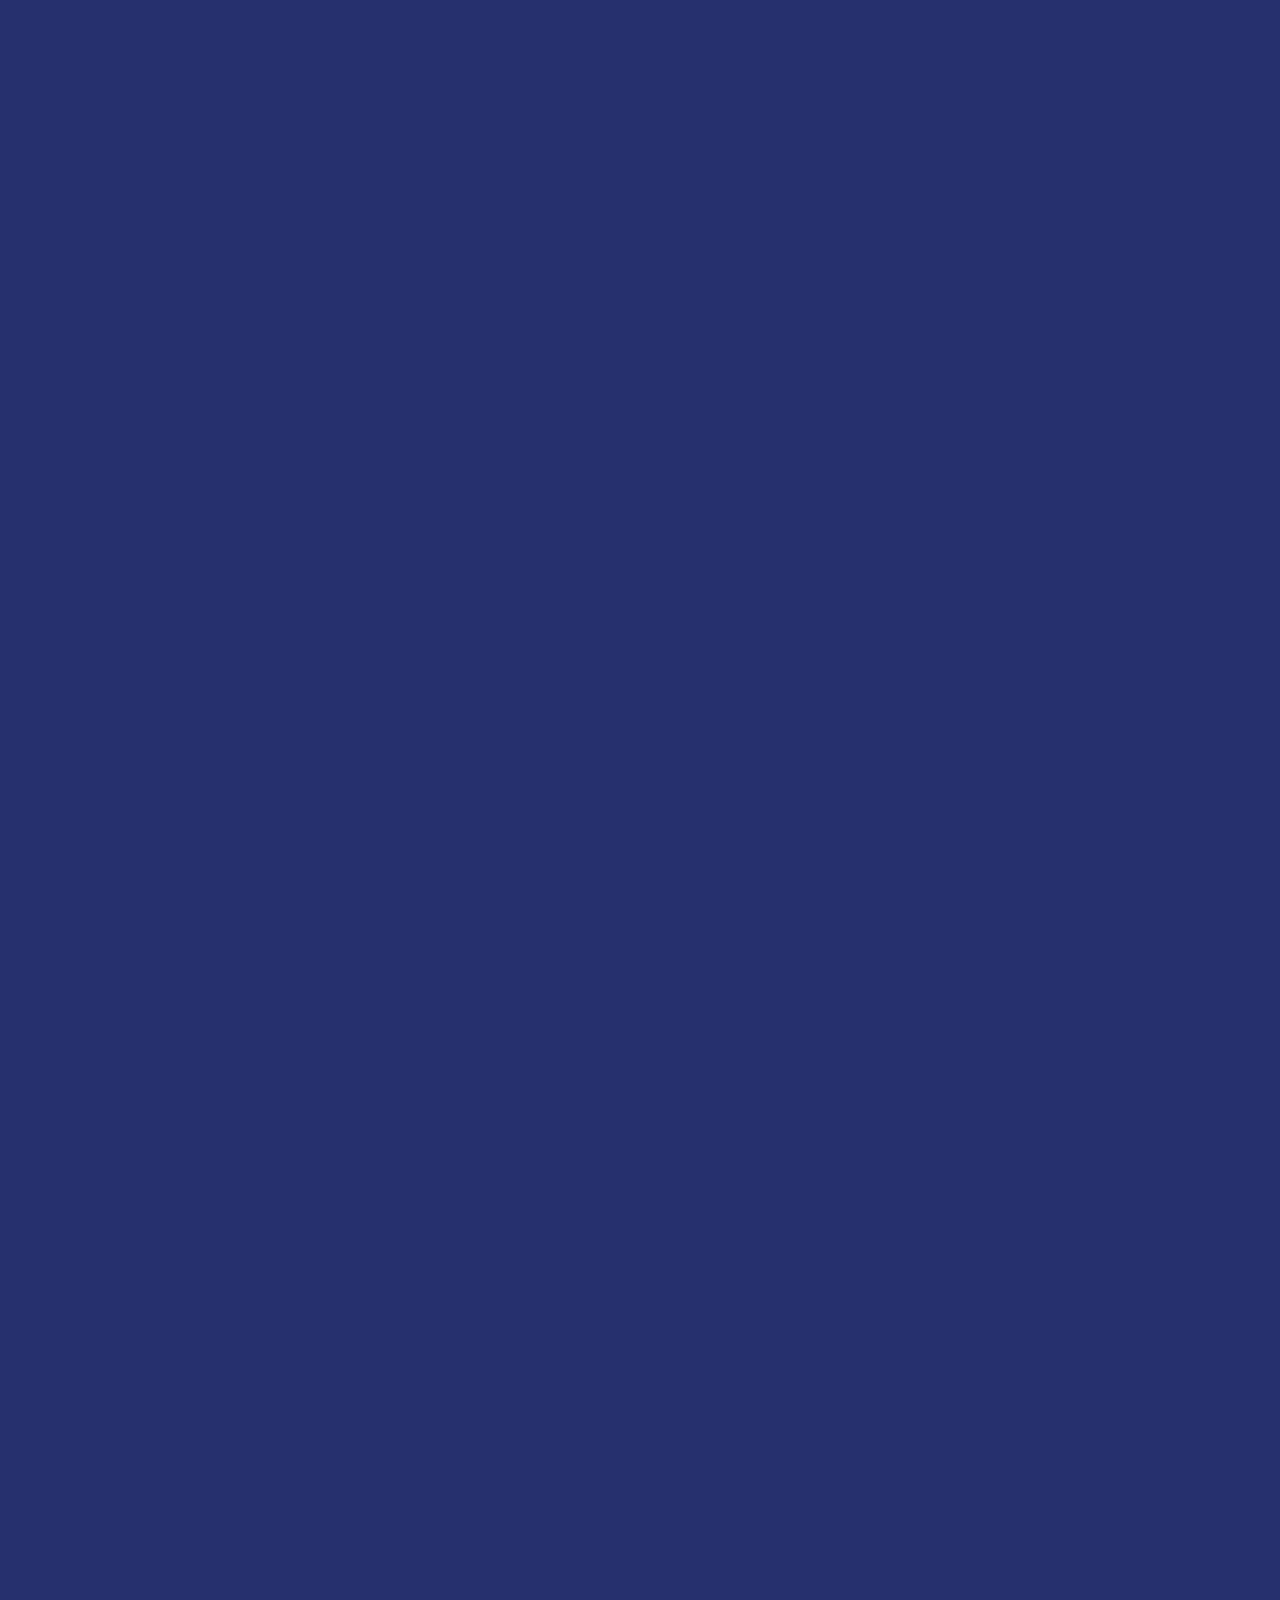
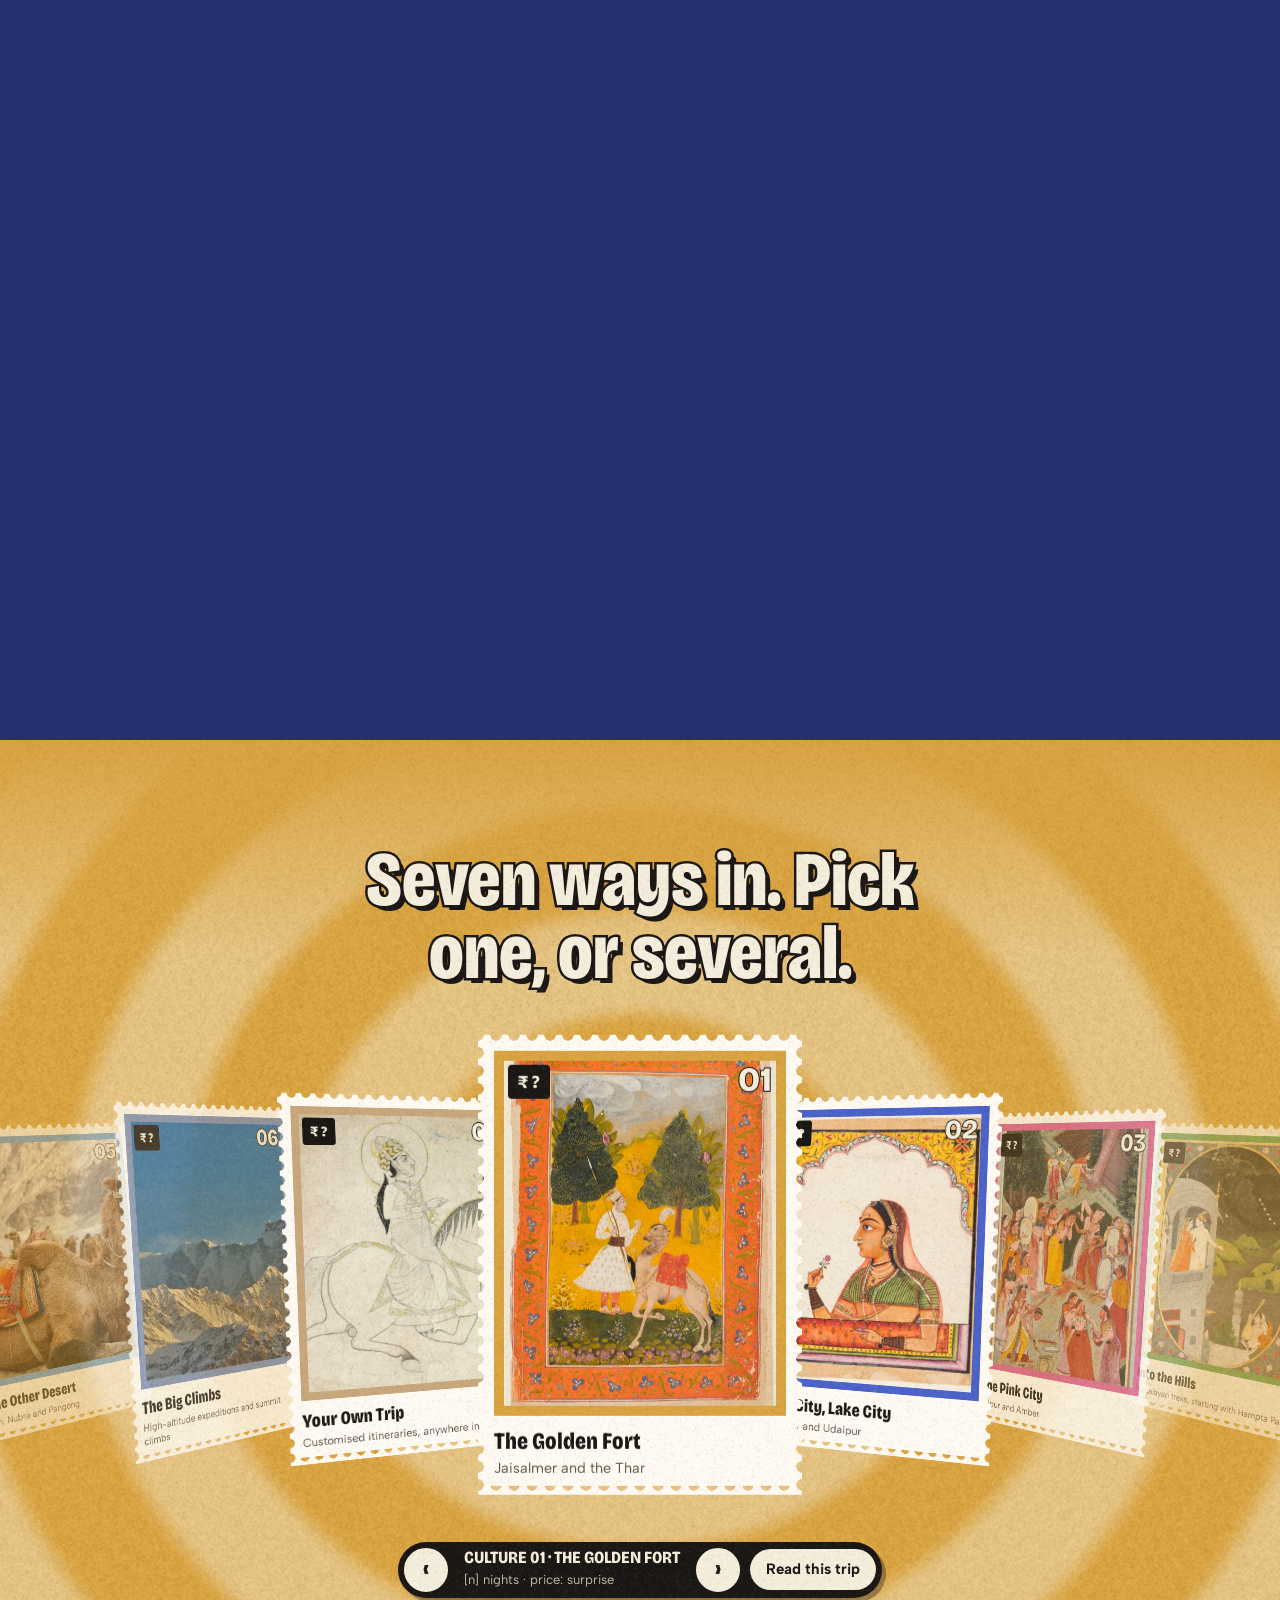
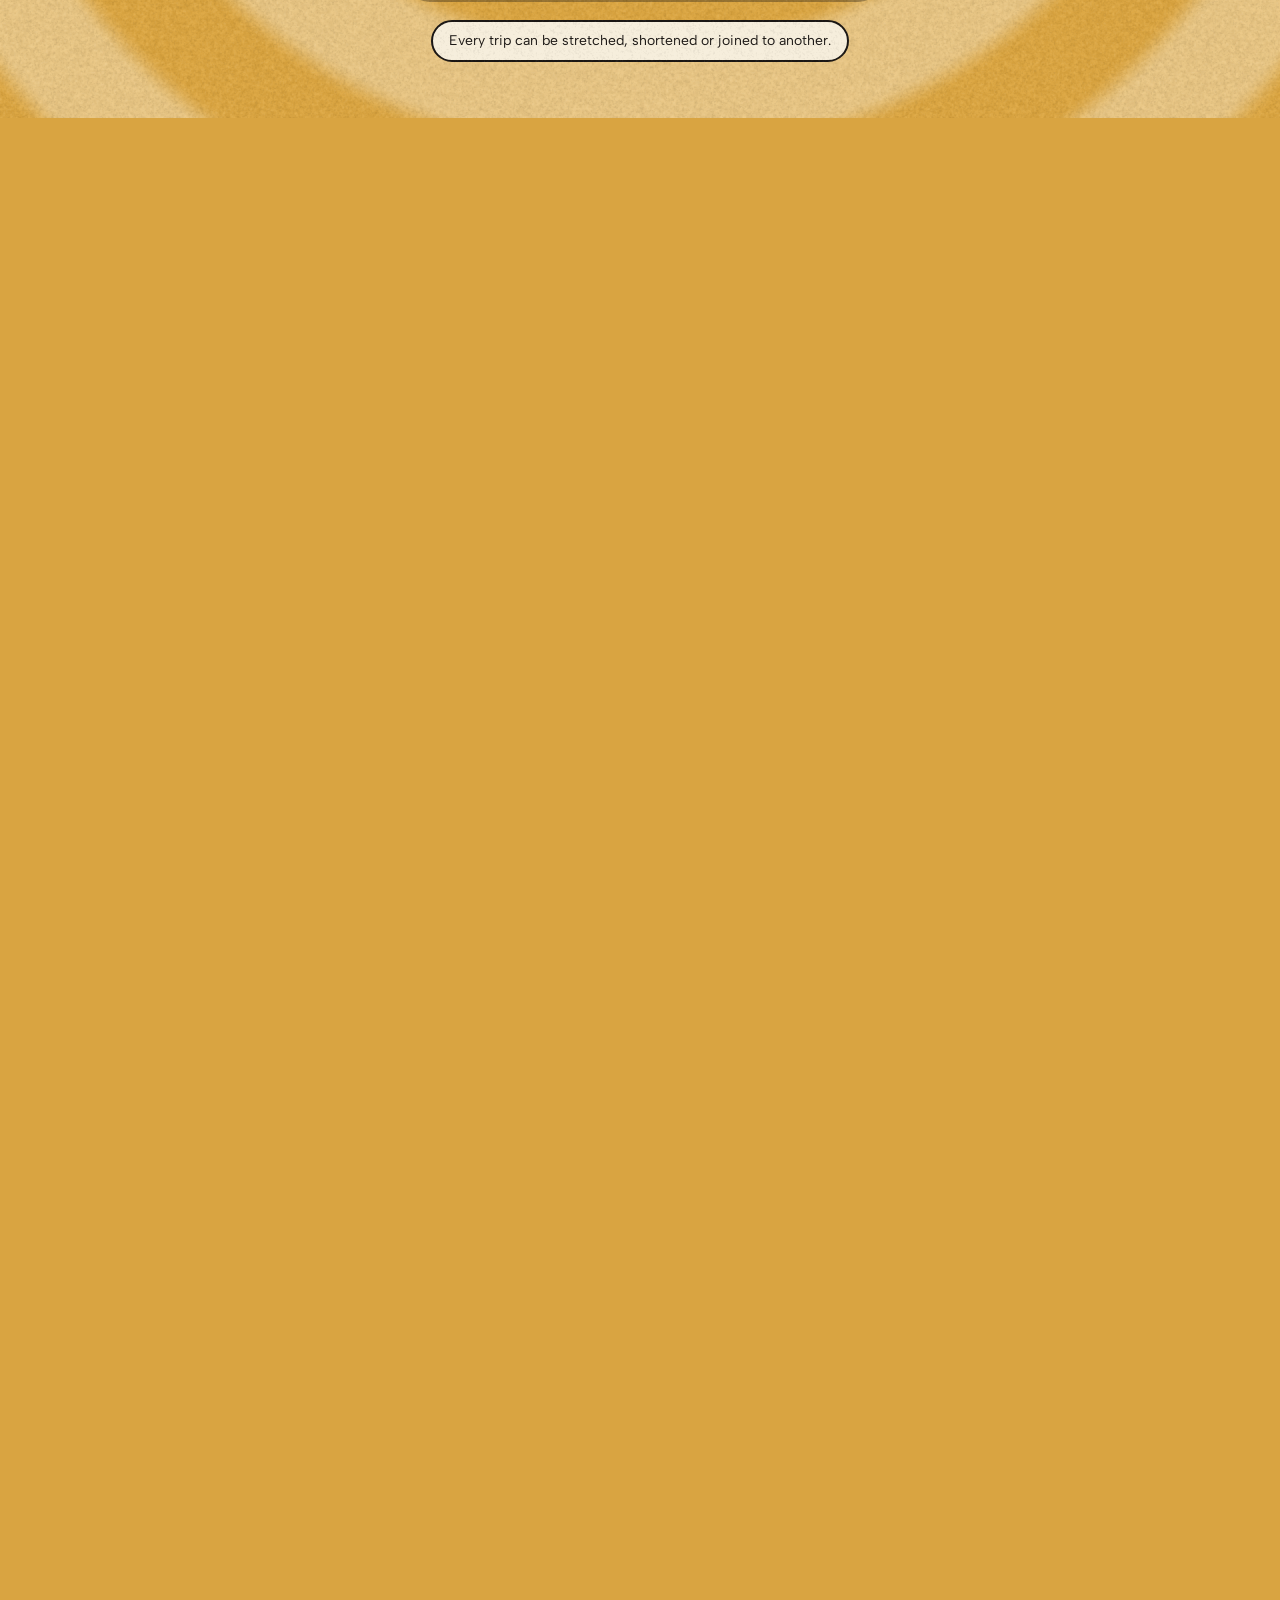
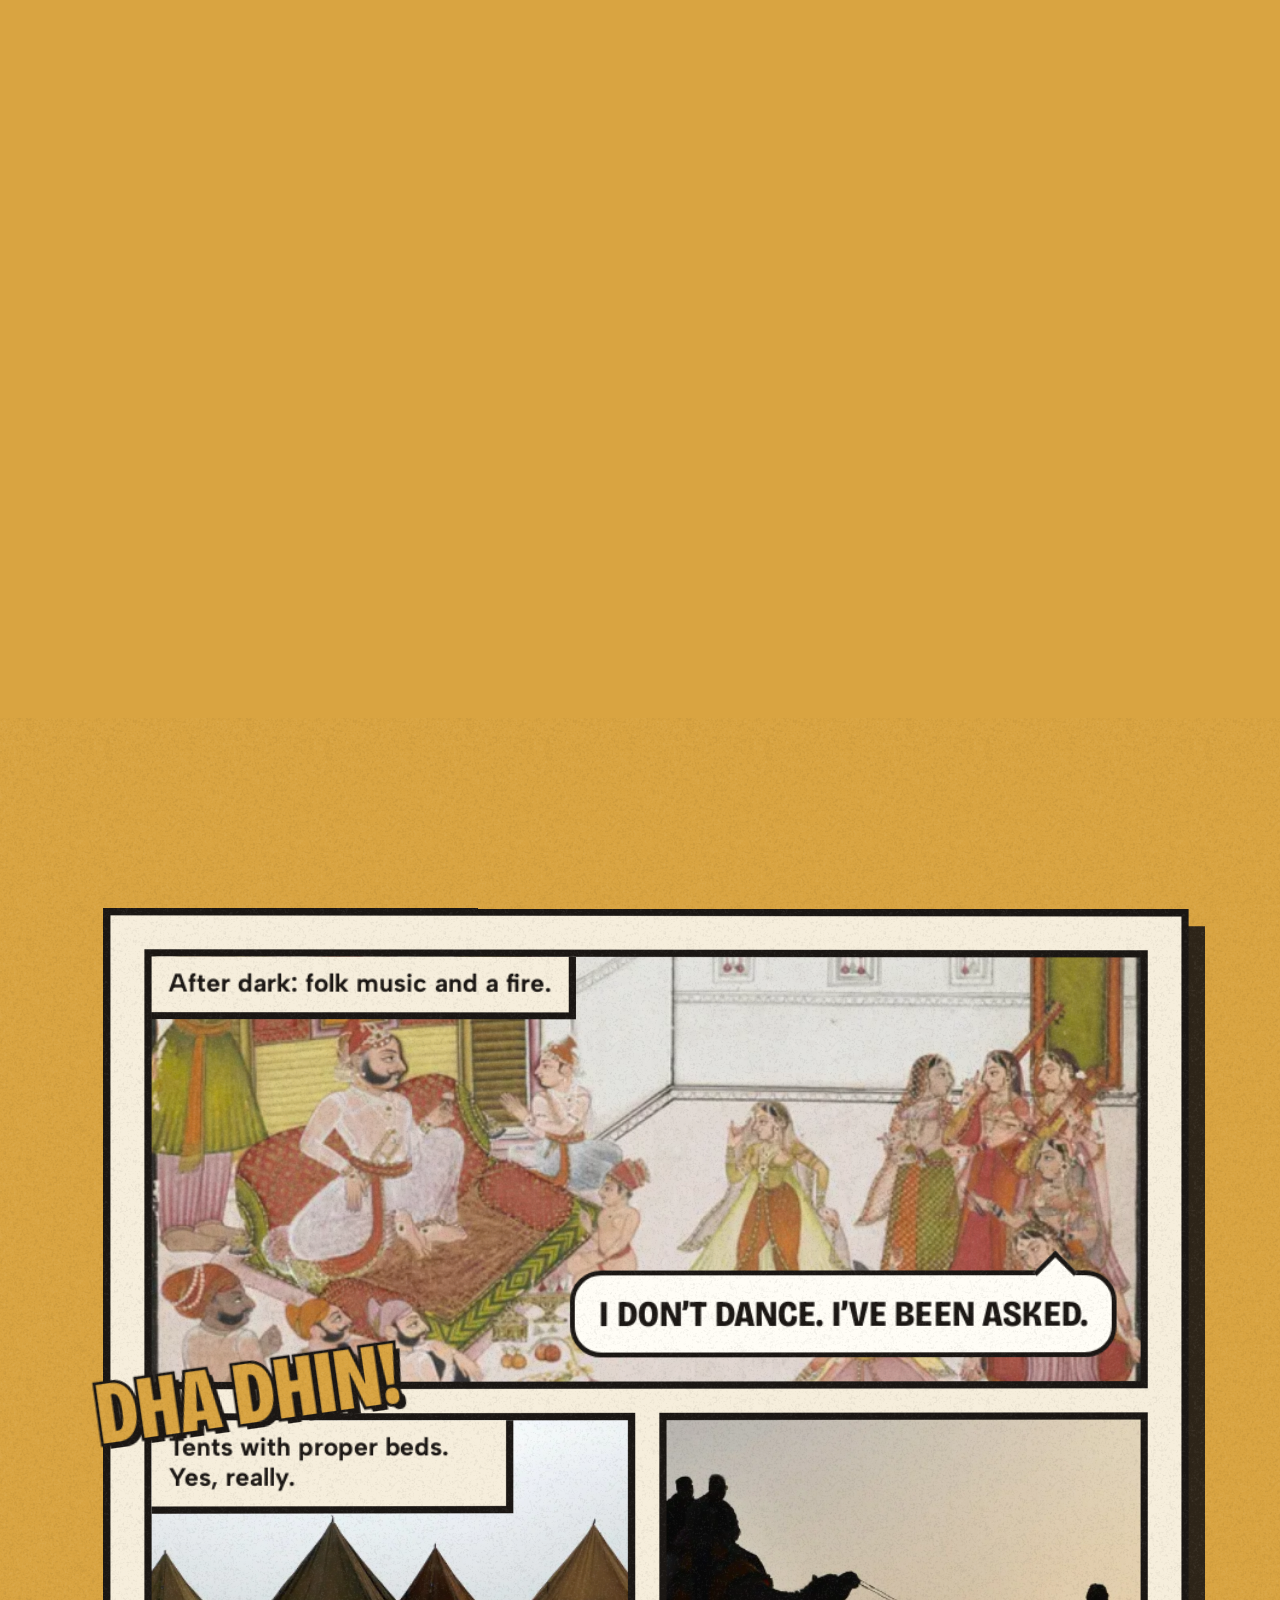
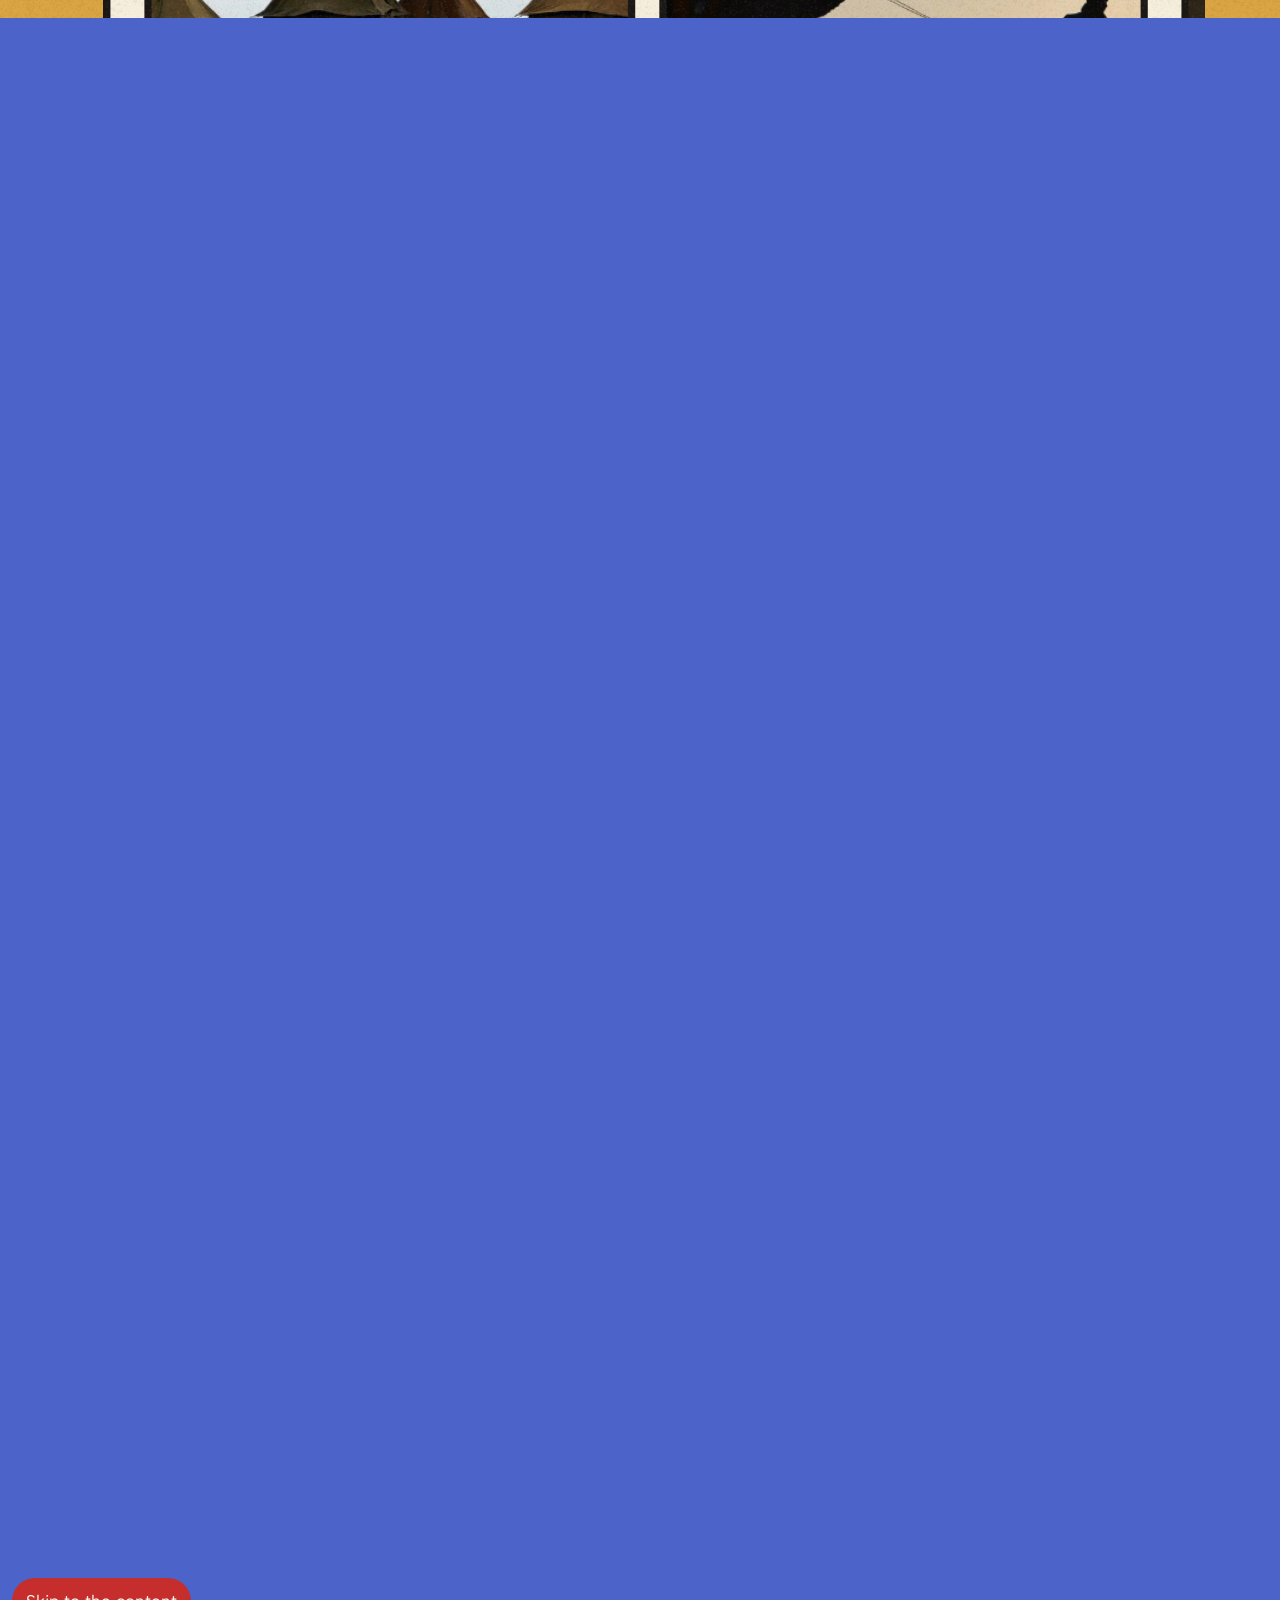
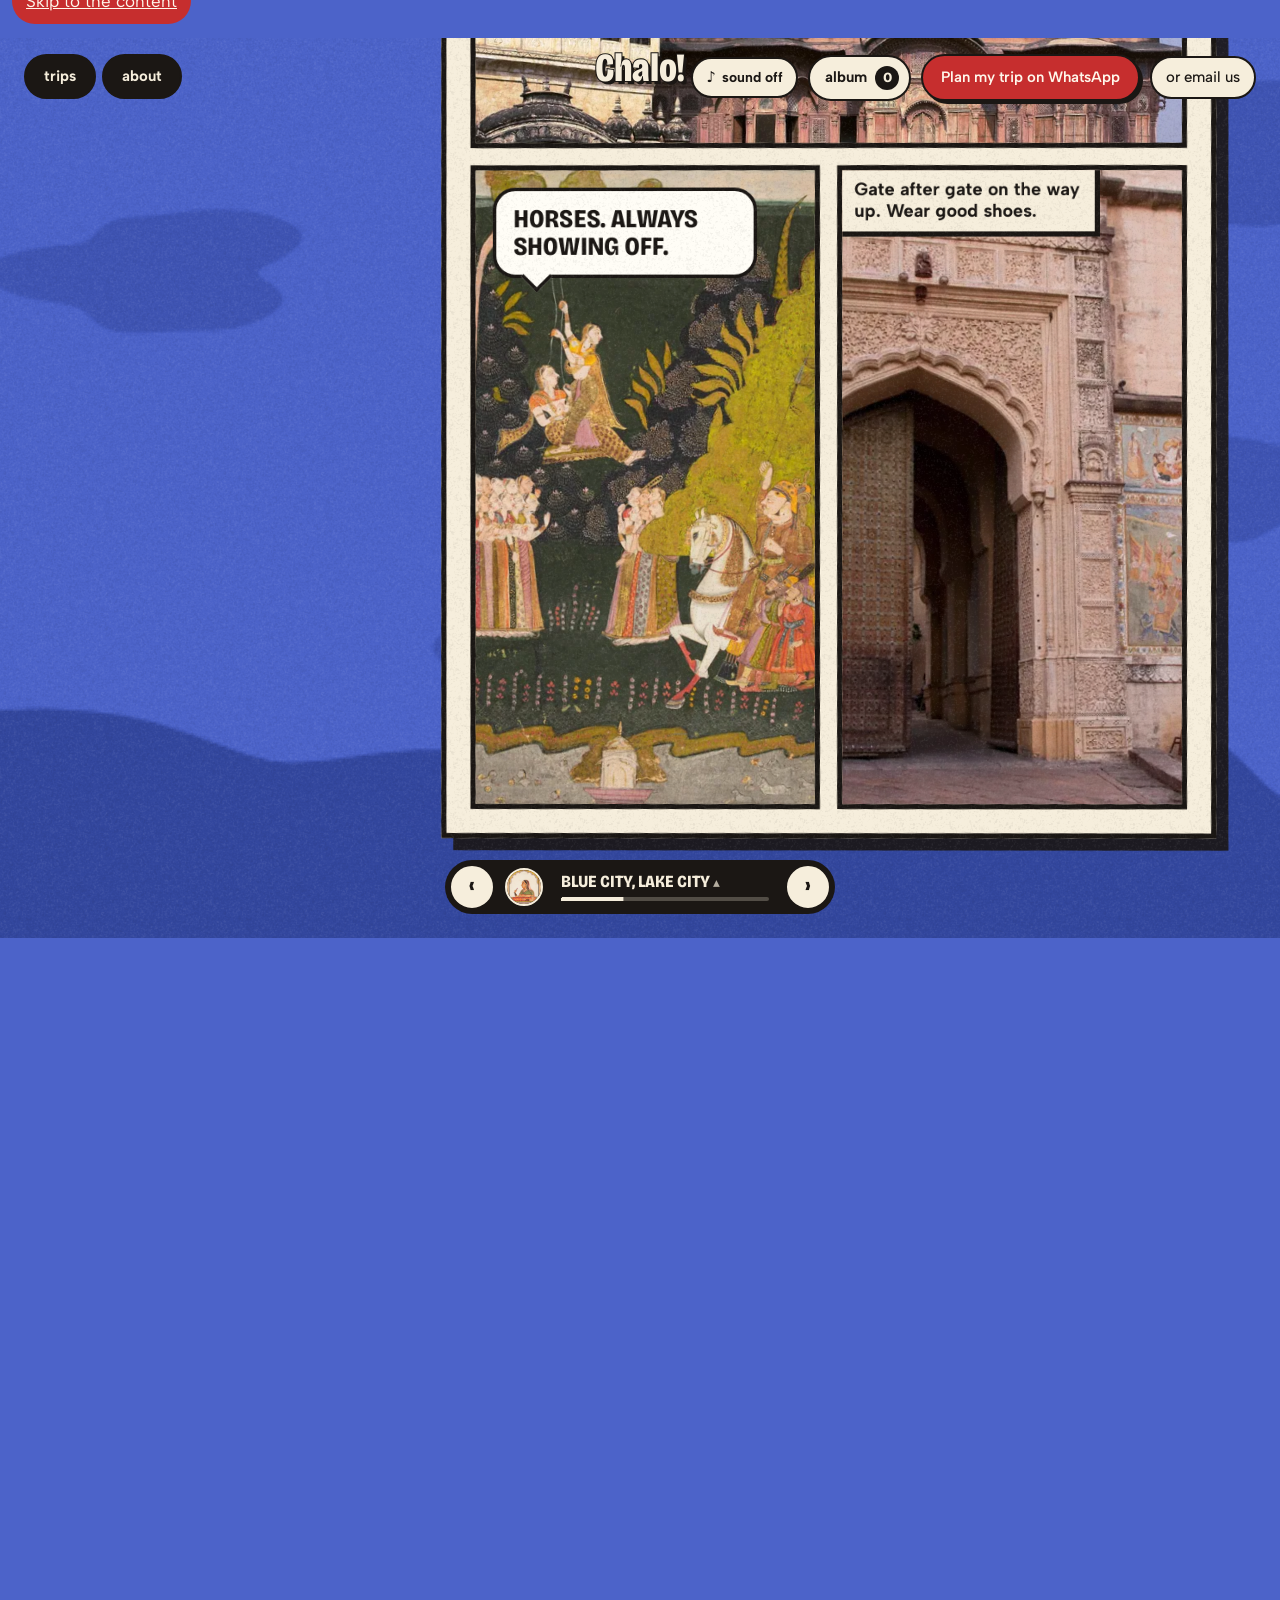
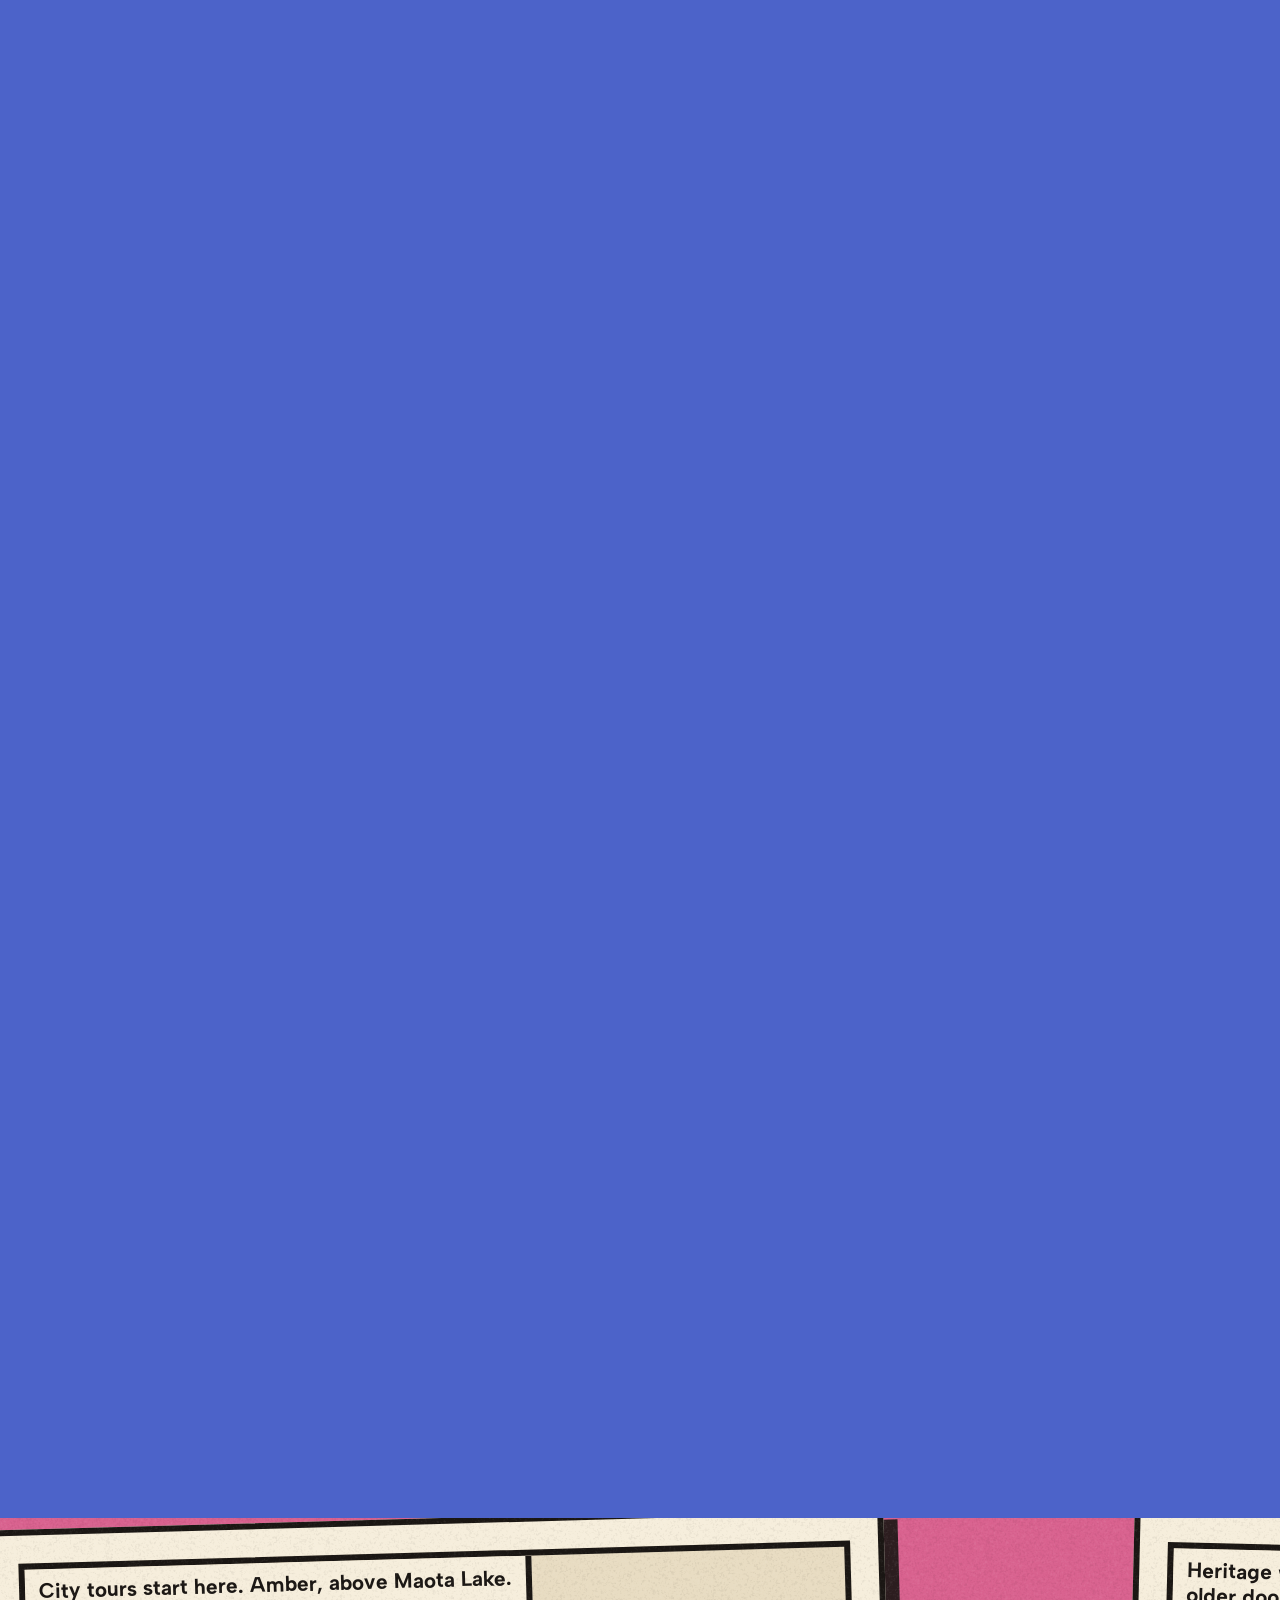
==== commit 1cb1e463: "Fix side stamp clicks and make the album a cart Side stamps sat behind their row for hit-testing bec" ====
--- a/index.html
+++ b/index.html
@@ -11,11 +11,11 @@
 <link rel="preconnect" href="https://fonts.googleapis.com">
 <link rel="preconnect" href="https://fonts.gstatic.com" crossorigin>
 <link href="https://fonts.googleapis.com/css2?family=Bricolage+Grotesque:opsz,wdth,wght@12..96,75..100,400..800&family=Albert+Sans:wght@400;500;600;700&display=swap" rel="stylesheet">
-  <script type="module" crossorigin src="./assets/chalo-e5orVLB4.js"></script>
+  <script type="module" crossorigin src="./assets/chalo-BN0W6xjR.js"></script>
   <link rel="modulepreload" crossorigin href="./assets/runtime-BU-IUSzH.js">
-  <link rel="modulepreload" crossorigin href="./assets/chrome-r43558y8.js">
+  <link rel="modulepreload" crossorigin href="./assets/chrome-CybtUeBM.js">
   <link rel="stylesheet" crossorigin href="./assets/runtime-DfqYQpwl.css">
-  <link rel="stylesheet" crossorigin href="./assets/chrome-BYINv3ny.css">
+  <link rel="stylesheet" crossorigin href="./assets/chrome-B6pCt8s0.css">
 </head>
 <body>
 <script>(function(){var d=document.documentElement,r=matchMedia('(prefers-reduced-motion: reduce)').matches,s=null,c=null;d.classList.add('js');try{s=sessionStorage.getItem('chalo-seen');c=sessionStorage.getItem('chalo-curtain');sessionStorage.removeItem('chalo-curtain')}catch(e){}if(!r&&c)d.classList.add('curtained');else if(!r&&!s&&true)d.classList.add('loading')})()</script>
@@ -27,7 +27,7 @@
     <a class="tl-link" href="about/" data-page>about</a>
   </nav>
   <a class="logo" href="#top" aria-label="Chalo! by Indian Dream Travel"><span style="--i:0">C</span><span style="--i:1">h</span><span style="--i:2">a</span><span style="--i:3">l</span><span style="--i:4">o</span><span style="--i:5">!</span></a>
-  <div class="bar-r"><button type="button" class="sound-pill" aria-pressed="false" aria-label="Sound"><i aria-hidden="true">♪</i><span>sound off</span></button><a class="album-pill" href="#ticket" aria-label="Your album"><span>album</span><b data-album-count>0</b></a><a class="btn" data-wa href="https://wa.me/" target="_blank" rel="noopener">Plan my trip on WhatsApp</a><a class="alt" data-mail href="mailto:">or email us</a></div>
+  <div class="bar-r"><button type="button" class="sound-pill" aria-pressed="false" aria-label="Sound"><i aria-hidden="true">♪</i><span>sound off</span></button><button type="button" class="album-pill" data-cart-open aria-haspopup="dialog" aria-expanded="false" aria-label="Open your album"><span>album</span><b data-album-count>0</b></button><a class="btn" data-wa href="https://wa.me/" target="_blank" rel="noopener">Plan my trip on WhatsApp</a><a class="alt" data-mail href="mailto:">or email us</a></div>
 </header>
 <main id="main">
 <section class="scene hero" id="top" aria-labelledby="hero-h">
@@ -58,7 +58,7 @@
     <svg class="horizon" viewBox="0 0 100 100" preserveAspectRatio="none" aria-hidden="true"><path class="h1" d="M0 64 C14 52 26 56 40 64 S70 50 100 58 V100 H0Z"/><path class="h2" d="M0 80 C20 70 34 74 52 80 S84 70 100 76 V100 H0Z"/></svg>
     <canvas class="blobs" aria-hidden="true"></canvas>
     <header class="ch-title"><p>Culture · Trip 01</p><h2 id="ch1-h">The Golden Fort</h2><p class="ch-place">Jaisalmer and the Thar</p></header>
-    <div class="world"><article class="page" style="--tilt:-2deg" aria-label="The Golden Fort, page 1"><div class="panel wide" style="grid-area:1 / 1 / 3 / 3" data-k data-loop="sky"><img class="pimg" src="./img/jaisalmer-1920.webp" srcset="./img/jaisalmer-960.webp 960w, ./img/jaisalmer-1920.webp 1920w" sizes="(max-width:760px) 100vw, 60vw" alt="Jaisalmer Fort, golden sandstone walls under a blue sky" loading="lazy" decoding="async" style="object-position:50% 60%;"><p class="cap">Jaisalmer, Rajasthan. People still live inside the fort.</p><p class="bub bl">Welcome to my city.</p></div><div class="panel" style="grid-area:3 / 1 / 4 / 2" data-k><img class="pimg" src="./img/art/2018.168-1600.webp" srcset="./img/art/2018.168-800.webp 800w, ./img/art/2018.168-1600.webp 1600w" sizes="(max-width:760px) 100vw, 60vw" alt="Painting: a woman with her camel, Rajasthan, about 1700" loading="lazy" decoding="async" style="object-position:62% 72%"><p class="bub tl">I’m Ek. One hump. That’s what Ek means, in Hindi.</p></div><div class="panel" style="grid-area:3 / 2 / 4 / 3" data-k data-loop="sand"><img class="pimg" src="./img/camel_thar-1920.webp" srcset="./img/camel_thar-960.webp 960w, ./img/camel_thar-1920.webp 1920w" sizes="(max-width:760px) 100vw, 60vw" alt="A camel resting on the Sam dunes" loading="lazy" decoding="async" style="object-position:60% 50%;"><p class="cap">Sam dunes, about 40 km out.</p><p class="bub bl">Tourists bring snacks. I like tourists.</p></div><div class="sfx-slot" style="grid-area:3 / 2 / 4 / 3" aria-hidden="true"><span class="sfx br">THUD.</span></div><div class="prop lantern" aria-hidden="true"><div class="swing"><i class="cord"></i><svg viewBox="0 0 120 230"><path d="M60 6v30" stroke="#1B1714" stroke-width="5"/><path d="M38 52q22-26 44 0z" fill="#C99A3B" stroke="#1B1714" stroke-width="5" stroke-linejoin="round"/><circle cx="60" cy="34" r="8" fill="#C99A3B" stroke="#1B1714" stroke-width="5"/><path d="M30 56h60l-8 14H38z" fill="#A87A2A" stroke="#1B1714" stroke-width="5" stroke-linejoin="round"/><path d="M36 70h48l6 84H30z" fill="#FFE7A8" stroke="#1B1714" stroke-width="5" stroke-linejoin="round"/><g fill="#C99A3B" stroke="#1B1714" stroke-width="3"><path d="M44 70l-4 84M60 70v84M76 70l4 84"/><circle cx="50" cy="96" r="5"/><circle cx="70" cy="96" r="5"/><circle cx="50" cy="128" r="5"/><circle cx="70" cy="128" r="5"/></g><path d="M26 154h68l-10 18H36z" fill="#A87A2A" stroke="#1B1714" stroke-width="5" stroke-linejoin="round"/><path d="M48 172l12 22 12-22" fill="#C99A3B" stroke="#1B1714" stroke-width="5" stroke-linejoin="round"/><path d="M60 194v20" stroke="#1B1714" stroke-width="4"/><circle cx="60" cy="218" r="6" fill="#C62E2E" stroke="#1B1714" stroke-width="4"/></svg></div></div></article><article class="page" style="--tilt:1.6deg" aria-label="The Golden Fort, page 2"><div class="panel wide" style="grid-area:1 / 1 / 2 / 3" data-k><img class="pimg" src="./img/art/2008.297-1600.webp" srcset="./img/art/2008.297-800.webp 800w, ./img/art/2008.297-1600.webp 1600w" sizes="(max-width:760px) 100vw, 60vw" alt="Painting: a maharaja of Kota listening to music and watching dancers" loading="lazy" decoding="async" style="object-position:50% 82%"><p class="cap">After dark: folk music and a fire.</p><p class="bub br">I don’t dance. I’ve been asked.</p></div><div class="sfx-slot" style="grid-area:1 / 1 / 2 / 3" aria-hidden="true"><span class="sfx bl">DHA DHIN!</span></div><div class="panel" style="grid-area:2 / 1 / 3 / 2" data-k data-loop="lamp"><img class="pimg" src="./img/camp_thar-1920.webp" srcset="./img/camp_thar-960.webp 960w, ./img/camp_thar-1920.webp 1920w" sizes="(max-width:760px) 100vw, 60vw" alt="Tents on the sand in the Thar desert" loading="lazy" decoding="async" style="object-position:50% 60%;"><p class="cap">Tents with proper beds. Yes, really.</p><p class="bub bl">I sleep outside. Obviously.</p></div><div class="panel" style="grid-area:2 / 2 / 3 / 3" data-k data-loop="sand"><img class="pimg" src="./img/camel_sil-1920.webp" srcset="./img/camel_sil-960.webp 960w, ./img/camel_sil-1920.webp 1920w" sizes="(max-width:760px) 100vw, 60vw" alt="A camel and its guide crossing a dune at dusk" loading="lazy" decoding="async" style="object-position:30% 50%;"><p class="bub tl">They say there’s another desert. Up north. With snow.</p></div><div class="panel card" style="grid-area:3 / 1 / 4 / 3" data-k><div class="trip-card"><p class="tc-no">Culture · Trip 01</p><h3>The Golden Fort</h3><p class="tc-place">Jaisalmer and the Thar</p><dl><div><dt>Nights</dt><dd>[n]</dd></div><div><dt>Price</dt><dd>Surprise</dd></div></dl><button class="chip big" type="button" aria-pressed="false" data-pick="places:Jaisalmer and the Thar">Add to my album</button></div></div></article></div>
+    <div class="world"><article class="page" style="--tilt:-2deg" aria-label="The Golden Fort, page 1"><div class="panel wide" style="grid-area:1 / 1 / 3 / 3" data-k data-loop="sky"><img class="pimg" src="./img/jaisalmer-1920.webp" srcset="./img/jaisalmer-960.webp 960w, ./img/jaisalmer-1920.webp 1920w" sizes="(max-width:760px) 100vw, 60vw" alt="Jaisalmer Fort, golden sandstone walls under a blue sky" loading="lazy" decoding="async" style="object-position:50% 60%;"><p class="cap">Jaisalmer, Rajasthan. People still live inside the fort.</p><p class="bub bl">Welcome to my city.</p></div><div class="panel" style="grid-area:3 / 1 / 4 / 2" data-k><img class="pimg" src="./img/art/2018.168-1600.webp" srcset="./img/art/2018.168-800.webp 800w, ./img/art/2018.168-1600.webp 1600w" sizes="(max-width:760px) 100vw, 60vw" alt="Painting: a woman with her camel, Rajasthan, about 1700" loading="lazy" decoding="async" style="object-position:62% 72%"><p class="bub tl">I’m Ek. One hump. That’s what Ek means, in Hindi.</p></div><div class="panel" style="grid-area:3 / 2 / 4 / 3" data-k data-loop="sand"><img class="pimg" src="./img/camel_thar-1920.webp" srcset="./img/camel_thar-960.webp 960w, ./img/camel_thar-1920.webp 1920w" sizes="(max-width:760px) 100vw, 60vw" alt="A camel resting on the Sam dunes" loading="lazy" decoding="async" style="object-position:60% 50%;"><p class="cap">Sam dunes, about 40 km out.</p><p class="bub bl">Tourists bring snacks. I like tourists.</p></div><div class="sfx-slot" style="grid-area:3 / 2 / 4 / 3" aria-hidden="true"><span class="sfx br">THUD.</span></div><div class="prop lantern" aria-hidden="true"><div class="swing"><i class="cord"></i><svg viewBox="0 0 120 230"><path d="M60 6v30" stroke="#1B1714" stroke-width="5"/><path d="M38 52q22-26 44 0z" fill="#C99A3B" stroke="#1B1714" stroke-width="5" stroke-linejoin="round"/><circle cx="60" cy="34" r="8" fill="#C99A3B" stroke="#1B1714" stroke-width="5"/><path d="M30 56h60l-8 14H38z" fill="#A87A2A" stroke="#1B1714" stroke-width="5" stroke-linejoin="round"/><path d="M36 70h48l6 84H30z" fill="#FFE7A8" stroke="#1B1714" stroke-width="5" stroke-linejoin="round"/><g fill="#C99A3B" stroke="#1B1714" stroke-width="3"><path d="M44 70l-4 84M60 70v84M76 70l4 84"/><circle cx="50" cy="96" r="5"/><circle cx="70" cy="96" r="5"/><circle cx="50" cy="128" r="5"/><circle cx="70" cy="128" r="5"/></g><path d="M26 154h68l-10 18H36z" fill="#A87A2A" stroke="#1B1714" stroke-width="5" stroke-linejoin="round"/><path d="M48 172l12 22 12-22" fill="#C99A3B" stroke="#1B1714" stroke-width="5" stroke-linejoin="round"/><path d="M60 194v20" stroke="#1B1714" stroke-width="4"/><circle cx="60" cy="218" r="6" fill="#C62E2E" stroke="#1B1714" stroke-width="4"/></svg></div></div></article><article class="page" style="--tilt:1.6deg" aria-label="The Golden Fort, page 2"><div class="panel wide" style="grid-area:1 / 1 / 2 / 3" data-k><img class="pimg" src="./img/art/2008.297-1600.webp" srcset="./img/art/2008.297-800.webp 800w, ./img/art/2008.297-1600.webp 1600w" sizes="(max-width:760px) 100vw, 60vw" alt="Painting: a maharaja of Kota listening to music and watching dancers" loading="lazy" decoding="async" style="object-position:50% 82%"><p class="cap">After dark: folk music and a fire.</p><p class="bub br">I don’t dance. I’ve been asked.</p></div><div class="sfx-slot" style="grid-area:1 / 1 / 2 / 3" aria-hidden="true"><span class="sfx bl">DHA DHIN!</span></div><div class="panel" style="grid-area:2 / 1 / 3 / 2" data-k data-loop="lamp"><img class="pimg" src="./img/camp_thar-1920.webp" srcset="./img/camp_thar-960.webp 960w, ./img/camp_thar-1920.webp 1920w" sizes="(max-width:760px) 100vw, 60vw" alt="Tents on the sand in the Thar desert" loading="lazy" decoding="async" style="object-position:50% 60%;"><p class="cap">Tents with proper beds. Yes, really.</p><p class="bub bl">I sleep outside. Obviously.</p></div><div class="panel" style="grid-area:2 / 2 / 3 / 3" data-k data-loop="sand"><img class="pimg" src="./img/camel_sil-1920.webp" srcset="./img/camel_sil-960.webp 960w, ./img/camel_sil-1920.webp 1920w" sizes="(max-width:760px) 100vw, 60vw" alt="A camel and its guide crossing a dune at dusk" loading="lazy" decoding="async" style="object-position:30% 50%;"><p class="bub tl">They say there’s another desert. Up north. With snow.</p></div><div class="panel card" style="grid-area:3 / 1 / 4 / 3" data-k><div class="trip-card"><p class="tc-no">Culture · Trip 01</p><h3>The Golden Fort</h3><p class="tc-place">Jaisalmer and the Thar</p><dl><div><dt>Nights</dt><dd>[n]</dd></div><div><dt>Price</dt><dd>Surprise</dd></div></dl><button class="chip big" type="button" aria-pressed="false" data-pick="places:Jaisalmer and the Thar"><span class="if-off">Add to my album</span><span class="if-on">In your album</span></button></div></div></article></div>
     <div class="cam-nav" aria-label="Move through The Golden Fort"><button type="button" class="nav prev" data-cam="-1" aria-label="Previous panel">‹</button><button type="button" class="nav next" data-cam="1" aria-label="Next panel">›</button></div>
   </div>
 </section>
@@ -67,7 +67,7 @@
     <svg class="horizon" viewBox="0 0 100 100" preserveAspectRatio="none" aria-hidden="true"><path class="h1" d="M0 60 C10 54 18 55 26 60 L42 60 C52 50 64 52 72 60 L100 60 V100 H0Z"/><path class="h2" d="M0 74 H100 V100 H0Z"/></svg>
     <canvas class="blobs" aria-hidden="true"></canvas>
     <header class="ch-title"><p>Culture · Trip 02</p><h2 id="ch2-h">Blue City, Lake City</h2><p class="ch-place">Jodhpur and Udaipur</p></header>
-    <div class="world"><article class="page" style="--tilt:1.8deg" aria-label="Blue City, Lake City, page 1"><div class="panel wide" style="grid-area:1 / 1 / 2 / 3" data-k data-loop="sky"><img class="pimg" src="./img/mehrangarh-1920.webp" srcset="./img/mehrangarh-960.webp 960w, ./img/mehrangarh-1920.webp 1920w" sizes="(max-width:760px) 100vw, 60vw" alt="Mehrangarh Fort in Jodhpur" loading="lazy" decoding="async" style="object-position:50% 45%;"><p class="cap">Mehrangarh, high on its rock above the blue city.</p><p class="bub bl">Nobody in Jodhpur has seen this snow desert either.</p></div><div class="panel" style="grid-area:2 / 1 / 4 / 2" data-k><img class="pimg" src="./img/art/2018.197-1600.webp" srcset="./img/art/2018.197-800.webp 800w, ./img/art/2018.197-1600.webp 1600w" sizes="(max-width:760px) 100vw, 60vw" alt="Painting: Maharaja Abhai Singh of Marwar on horseback" loading="lazy" decoding="async" style="object-position:60% 80%"><p class="bub tl">Horses. Always showing off.</p></div><div class="panel" style="grid-area:2 / 2 / 4 / 3" data-k><img class="pimg" src="./img/gate_jaipol-1920.webp" srcset="./img/gate_jaipol-960.webp 960w, ./img/gate_jaipol-1920.webp 1920w" sizes="(max-width:760px) 100vw, 60vw" alt="Jai Pol, a carved gate at Mehrangarh" loading="lazy" decoding="async" style="object-position:30% 50%;"><p class="cap">Gate after gate on the way up. Wear good shoes.</p><p class="bub bl">I don’t own shoes.</p></div><div class="sfx-slot" style="grid-area:2 / 2 / 4 / 3" aria-hidden="true"><span class="sfx tr">CREAK!</span></div></article><article class="page" style="--tilt:-1.4deg" aria-label="Blue City, Lake City, page 2"><div class="panel" style="grid-area:1 / 1 / 3 / 2" data-k><img class="pimg" src="./img/art/2018.182-1600.webp" srcset="./img/art/2018.182-800.webp 800w, ./img/art/2018.182-1600.webp 1600w" sizes="(max-width:760px) 100vw, 60vw" alt="Painting: a noblewoman at a jharokha window holding a rose" loading="lazy" decoding="async" style="object-position:50% 40%"><p class="cap">Every window here comes with a view.</p><p class="bub bl">She says keep going north.</p></div><div class="panel" style="grid-area:1 / 2 / 2 / 3" data-k data-loop="water"><img class="pimg" src="./img/udaipur-1920.webp" srcset="./img/udaipur-960.webp 960w, ./img/udaipur-1920.webp 1920w" sizes="(max-width:760px) 100vw, 60vw" alt="Udaipur on Lake Pichola" loading="lazy" decoding="async" style="object-position:50% 50%;"><p class="cap">Udaipur. Palaces on the lake.</p><p class="bub bl">Wrong way. Nice, though.</p></div><div class="panel" style="grid-area:2 / 2 / 3 / 3" data-k><img class="pimg" src="./img/art/2018.164-1600.webp" srcset="./img/art/2018.164-800.webp 800w, ./img/art/2018.164-1600.webp 1600w" sizes="(max-width:760px) 100vw, 60vw" alt="Painting: Prince Mathu Singh riding a blue horse to Udaipur" loading="lazy" decoding="async" style="object-position:55% 50%"><p class="bub tr">He rode to Udaipur. You get a car.</p></div><div class="panel card" style="grid-area:3 / 1 / 4 / 3" data-k><div class="trip-card"><p class="tc-no">Culture · Trip 02</p><h3>Blue City, Lake City</h3><p class="tc-place">Jodhpur and Udaipur</p><dl><div><dt>Nights</dt><dd>[n]</dd></div><div><dt>Price</dt><dd>Surprise</dd></div></dl><button class="chip big" type="button" aria-pressed="false" data-pick="places:Jodhpur and Udaipur">Add to my album</button></div></div></article></div>
+    <div class="world"><article class="page" style="--tilt:1.8deg" aria-label="Blue City, Lake City, page 1"><div class="panel wide" style="grid-area:1 / 1 / 2 / 3" data-k data-loop="sky"><img class="pimg" src="./img/mehrangarh-1920.webp" srcset="./img/mehrangarh-960.webp 960w, ./img/mehrangarh-1920.webp 1920w" sizes="(max-width:760px) 100vw, 60vw" alt="Mehrangarh Fort in Jodhpur" loading="lazy" decoding="async" style="object-position:50% 45%;"><p class="cap">Mehrangarh, high on its rock above the blue city.</p><p class="bub bl">Nobody in Jodhpur has seen this snow desert either.</p></div><div class="panel" style="grid-area:2 / 1 / 4 / 2" data-k><img class="pimg" src="./img/art/2018.197-1600.webp" srcset="./img/art/2018.197-800.webp 800w, ./img/art/2018.197-1600.webp 1600w" sizes="(max-width:760px) 100vw, 60vw" alt="Painting: Maharaja Abhai Singh of Marwar on horseback" loading="lazy" decoding="async" style="object-position:60% 80%"><p class="bub tl">Horses. Always showing off.</p></div><div class="panel" style="grid-area:2 / 2 / 4 / 3" data-k><img class="pimg" src="./img/gate_jaipol-1920.webp" srcset="./img/gate_jaipol-960.webp 960w, ./img/gate_jaipol-1920.webp 1920w" sizes="(max-width:760px) 100vw, 60vw" alt="Jai Pol, a carved gate at Mehrangarh" loading="lazy" decoding="async" style="object-position:30% 50%;"><p class="cap">Gate after gate on the way up. Wear good shoes.</p><p class="bub bl">I don’t own shoes.</p></div><div class="sfx-slot" style="grid-area:2 / 2 / 4 / 3" aria-hidden="true"><span class="sfx tr">CREAK!</span></div></article><article class="page" style="--tilt:-1.4deg" aria-label="Blue City, Lake City, page 2"><div class="panel" style="grid-area:1 / 1 / 3 / 2" data-k><img class="pimg" src="./img/art/2018.182-1600.webp" srcset="./img/art/2018.182-800.webp 800w, ./img/art/2018.182-1600.webp 1600w" sizes="(max-width:760px) 100vw, 60vw" alt="Painting: a noblewoman at a jharokha window holding a rose" loading="lazy" decoding="async" style="object-position:50% 40%"><p class="cap">Every window here comes with a view.</p><p class="bub bl">She says keep going north.</p></div><div class="panel" style="grid-area:1 / 2 / 2 / 3" data-k data-loop="water"><img class="pimg" src="./img/udaipur-1920.webp" srcset="./img/udaipur-960.webp 960w, ./img/udaipur-1920.webp 1920w" sizes="(max-width:760px) 100vw, 60vw" alt="Udaipur on Lake Pichola" loading="lazy" decoding="async" style="object-position:50% 50%;"><p class="cap">Udaipur. Palaces on the lake.</p><p class="bub bl">Wrong way. Nice, though.</p></div><div class="panel" style="grid-area:2 / 2 / 3 / 3" data-k><img class="pimg" src="./img/art/2018.164-1600.webp" srcset="./img/art/2018.164-800.webp 800w, ./img/art/2018.164-1600.webp 1600w" sizes="(max-width:760px) 100vw, 60vw" alt="Painting: Prince Mathu Singh riding a blue horse to Udaipur" loading="lazy" decoding="async" style="object-position:55% 50%"><p class="bub tr">He rode to Udaipur. You get a car.</p></div><div class="panel card" style="grid-area:3 / 1 / 4 / 3" data-k><div class="trip-card"><p class="tc-no">Culture · Trip 02</p><h3>Blue City, Lake City</h3><p class="tc-place">Jodhpur and Udaipur</p><dl><div><dt>Nights</dt><dd>[n]</dd></div><div><dt>Price</dt><dd>Surprise</dd></div></dl><button class="chip big" type="button" aria-pressed="false" data-pick="places:Jodhpur and Udaipur"><span class="if-off">Add to my album</span><span class="if-on">In your album</span></button></div></div></article></div>
     <div class="cam-nav" aria-label="Move through Blue City, Lake City"><button type="button" class="nav prev" data-cam="-1" aria-label="Previous panel">‹</button><button type="button" class="nav next" data-cam="1" aria-label="Next panel">›</button></div>
   </div>
 </section>
@@ -76,7 +76,7 @@
     <svg class="horizon" viewBox="0 0 100 100" preserveAspectRatio="none" aria-hidden="true"><path class="h1" d="M0 64 C14 52 26 56 40 64 S70 50 100 58 V100 H0Z"/><path class="h2" d="M0 80 C20 70 34 74 52 80 S84 70 100 76 V100 H0Z"/></svg>
     <canvas class="blobs" aria-hidden="true"></canvas>
     <header class="ch-title"><p>Culture · Trip 03</p><h2 id="ch3-h">The Pink City</h2><p class="ch-place">Jaipur and Amber</p></header>
-    <div class="world"><article class="page" style="--tilt:-1.6deg" aria-label="The Pink City, page 1"><div class="panel wide" style="grid-area:1 / 1 / 2 / 3" data-k data-loop="water"><img class="pimg" src="./img/amber_lake-1920.webp" srcset="./img/amber_lake-960.webp 960w, ./img/amber_lake-1920.webp 1920w" sizes="(max-width:760px) 100vw, 60vw" alt="Amber Fort above Maota Lake" loading="lazy" decoding="async" style="object-position:50% 50%;"><p class="cap">City tours start here. Amber, above Maota Lake.</p><p class="bub bl">Still no snow.</p></div><div class="panel" style="grid-area:2 / 1 / 4 / 2" data-k><img class="pimg" src="./img/art/2018.140-1600.webp" srcset="./img/art/2018.140-800.webp 800w, ./img/art/2018.140-1600.webp 1600w" sizes="(max-width:760px) 100vw, 60vw" alt="Painting: Prince Amar Singh driving his own elephant" loading="lazy" decoding="async" style="object-position:45% 50%"><p class="cap">We don’t do elephant rides.</p><p class="bub tr">He drove his own elephant. I walked.</p></div><div class="panel" style="grid-area:2 / 2 / 4 / 3" data-k data-loop="holi"><img class="pimg" src="./img/art/1971.83-1600.webp" srcset="./img/art/1971.83-800.webp 800w, ./img/art/1971.83-1600.webp 1600w" sizes="(max-width:760px) 100vw, 60vw" alt="Painting: girls spraying each other with colour at Holi" loading="lazy" decoding="async" style="object-position:50% 45%"><p class="cap">Festivals too. Come in March for Holi. Wear old clothes.</p><p class="bub bl">I was beige when I got here.</p></div><div class="sfx-slot" style="grid-area:2 / 2 / 4 / 3" aria-hidden="true"><span class="sfx tr">CHHAPAK!</span></div><div class="prop ele" aria-hidden="true"></div></article><article class="page" style="--tilt:1.4deg" aria-label="The Pink City, page 2"><div class="panel" style="grid-area:1 / 1 / 2 / 2" data-k><img class="pimg" src="./img/art/1977.60-1600.webp" srcset="./img/art/1977.60-800.webp 800w, ./img/art/1977.60-1600.webp 1600w" sizes="(max-width:760px) 100vw, 60vw" alt="A pair of painted wooden doors from Bundi, about 1820" loading="lazy" decoding="async" style="object-position:50% 30%"><p class="cap">Heritage walks. Old lanes, older doors.</p><p class="bub bl">Too narrow for me. You go.</p></div><div class="panel" style="grid-area:1 / 2 / 2 / 3" data-k><img class="pimg" src="./img/art/1989.344-1600.webp" srcset="./img/art/1989.344-800.webp 800w, ./img/art/1989.344-1600.webp 1600w" sizes="(max-width:760px) 100vw, 60vw" alt="Painting: Maharao Chattar Sal of Kota carried in a palanquin" loading="lazy" decoding="async" style="object-position:50% 50%"><p class="bub tl">Royal transfers, then.</p></div><div class="panel wide" style="grid-area:2 / 1 / 3 / 3" data-k><img class="pimg" src="./img/art/2018.152-1600.webp" srcset="./img/art/2018.152-800.webp 800w, ./img/art/2018.152-1600.webp 1600w" sizes="(max-width:760px) 100vw, 60vw" alt="Painting: Maharaja Balwant Singh of Ratlam in procession with cavalry" loading="lazy" decoding="async" style="object-position:50% 60%"><p class="cap">Today: a car, a driver and a good chai stop.</p><p class="bub bl">Nobody offered me a car.</p></div><div class="panel card" style="grid-area:3 / 1 / 4 / 3" data-k><div class="trip-card"><p class="tc-no">Culture · Trip 03</p><h3>The Pink City</h3><p class="tc-place">Jaipur and Amber</p><dl><div><dt>Nights</dt><dd>[n]</dd></div><div><dt>Price</dt><dd>Surprise</dd></div></dl><button class="chip big" type="button" aria-pressed="false" data-pick="places:Jaipur and Amber">Add to my album</button></div></div><div class="prop kite" style="left:70px;top:-330px;--r:-14deg;--d:3.1s" aria-hidden="true"><svg viewBox="0 0 120 260"><path d="M60 140 C40 170 80 190 58 220 S70 250 52 258" fill="none" stroke="#1B1714" stroke-width="3"/><path d="M60 4 108 70 60 140 12 70z" fill="#C62E2E" stroke="#1B1714" stroke-width="5" stroke-linejoin="round"/><path d="M60 4v136M12 70h96" stroke="#1B1714" stroke-width="3"/><path d="M60 70 108 70 60 140z" fill="#FFFBF2" opacity=".55"/><path d="M52 140h16l-8 12z" fill="#C62E2E" stroke="#1B1714" stroke-width="3"/></svg></div><div class="prop kite" style="left:470px;top:-470px;--r:8deg;--d:3.7s" aria-hidden="true"><svg viewBox="0 0 120 260"><path d="M60 140 C40 170 80 190 58 220 S70 250 52 258" fill="none" stroke="#1B1714" stroke-width="3"/><path d="M60 4 108 70 60 140 12 70z" fill="#F2B33D" stroke="#1B1714" stroke-width="5" stroke-linejoin="round"/><path d="M60 4v136M12 70h96" stroke="#1B1714" stroke-width="3"/><path d="M60 70 108 70 60 140z" fill="#FFFBF2" opacity=".55"/><path d="M52 140h16l-8 12z" fill="#F2B33D" stroke="#1B1714" stroke-width="3"/></svg></div><div class="prop kite" style="left:740px;top:-300px;--r:18deg;--d:2.8s" aria-hidden="true"><svg viewBox="0 0 120 260"><path d="M60 140 C40 170 80 190 58 220 S70 250 52 258" fill="none" stroke="#1B1714" stroke-width="3"/><path d="M60 4 108 70 60 140 12 70z" fill="#2E8B57" stroke="#1B1714" stroke-width="5" stroke-linejoin="round"/><path d="M60 4v136M12 70h96" stroke="#1B1714" stroke-width="3"/><path d="M60 70 108 70 60 140z" fill="#FFFBF2" opacity=".55"/><path d="M52 140h16l-8 12z" fill="#2E8B57" stroke="#1B1714" stroke-width="3"/></svg></div></article></div>
+    <div class="world"><article class="page" style="--tilt:-1.6deg" aria-label="The Pink City, page 1"><div class="panel wide" style="grid-area:1 / 1 / 2 / 3" data-k data-loop="water"><img class="pimg" src="./img/amber_lake-1920.webp" srcset="./img/amber_lake-960.webp 960w, ./img/amber_lake-1920.webp 1920w" sizes="(max-width:760px) 100vw, 60vw" alt="Amber Fort above Maota Lake" loading="lazy" decoding="async" style="object-position:50% 50%;"><p class="cap">City tours start here. Amber, above Maota Lake.</p><p class="bub bl">Still no snow.</p></div><div class="panel" style="grid-area:2 / 1 / 4 / 2" data-k><img class="pimg" src="./img/art/2018.140-1600.webp" srcset="./img/art/2018.140-800.webp 800w, ./img/art/2018.140-1600.webp 1600w" sizes="(max-width:760px) 100vw, 60vw" alt="Painting: Prince Amar Singh driving his own elephant" loading="lazy" decoding="async" style="object-position:45% 50%"><p class="cap">We don’t do elephant rides.</p><p class="bub tr">He drove his own elephant. I walked.</p></div><div class="panel" style="grid-area:2 / 2 / 4 / 3" data-k data-loop="holi"><img class="pimg" src="./img/art/1971.83-1600.webp" srcset="./img/art/1971.83-800.webp 800w, ./img/art/1971.83-1600.webp 1600w" sizes="(max-width:760px) 100vw, 60vw" alt="Painting: girls spraying each other with colour at Holi" loading="lazy" decoding="async" style="object-position:50% 45%"><p class="cap">Festivals too. Come in March for Holi. Wear old clothes.</p><p class="bub bl">I was beige when I got here.</p></div><div class="sfx-slot" style="grid-area:2 / 2 / 4 / 3" aria-hidden="true"><span class="sfx tr">CHHAPAK!</span></div><div class="prop ele" aria-hidden="true"></div></article><article class="page" style="--tilt:1.4deg" aria-label="The Pink City, page 2"><div class="panel" style="grid-area:1 / 1 / 2 / 2" data-k><img class="pimg" src="./img/art/1977.60-1600.webp" srcset="./img/art/1977.60-800.webp 800w, ./img/art/1977.60-1600.webp 1600w" sizes="(max-width:760px) 100vw, 60vw" alt="A pair of painted wooden doors from Bundi, about 1820" loading="lazy" decoding="async" style="object-position:50% 30%"><p class="cap">Heritage walks. Old lanes, older doors.</p><p class="bub bl">Too narrow for me. You go.</p></div><div class="panel" style="grid-area:1 / 2 / 2 / 3" data-k><img class="pimg" src="./img/art/1989.344-1600.webp" srcset="./img/art/1989.344-800.webp 800w, ./img/art/1989.344-1600.webp 1600w" sizes="(max-width:760px) 100vw, 60vw" alt="Painting: Maharao Chattar Sal of Kota carried in a palanquin" loading="lazy" decoding="async" style="object-position:50% 50%"><p class="bub tl">Royal transfers, then.</p></div><div class="panel wide" style="grid-area:2 / 1 / 3 / 3" data-k><img class="pimg" src="./img/art/2018.152-1600.webp" srcset="./img/art/2018.152-800.webp 800w, ./img/art/2018.152-1600.webp 1600w" sizes="(max-width:760px) 100vw, 60vw" alt="Painting: Maharaja Balwant Singh of Ratlam in procession with cavalry" loading="lazy" decoding="async" style="object-position:50% 60%"><p class="cap">Today: a car, a driver and a good chai stop.</p><p class="bub bl">Nobody offered me a car.</p></div><div class="panel card" style="grid-area:3 / 1 / 4 / 3" data-k><div class="trip-card"><p class="tc-no">Culture · Trip 03</p><h3>The Pink City</h3><p class="tc-place">Jaipur and Amber</p><dl><div><dt>Nights</dt><dd>[n]</dd></div><div><dt>Price</dt><dd>Surprise</dd></div></dl><button class="chip big" type="button" aria-pressed="false" data-pick="places:Jaipur and Amber"><span class="if-off">Add to my album</span><span class="if-on">In your album</span></button></div></div><div class="prop kite" style="left:70px;top:-330px;--r:-14deg;--d:3.1s" aria-hidden="true"><svg viewBox="0 0 120 260"><path d="M60 140 C40 170 80 190 58 220 S70 250 52 258" fill="none" stroke="#1B1714" stroke-width="3"/><path d="M60 4 108 70 60 140 12 70z" fill="#C62E2E" stroke="#1B1714" stroke-width="5" stroke-linejoin="round"/><path d="M60 4v136M12 70h96" stroke="#1B1714" stroke-width="3"/><path d="M60 70 108 70 60 140z" fill="#FFFBF2" opacity=".55"/><path d="M52 140h16l-8 12z" fill="#C62E2E" stroke="#1B1714" stroke-width="3"/></svg></div><div class="prop kite" style="left:470px;top:-470px;--r:8deg;--d:3.7s" aria-hidden="true"><svg viewBox="0 0 120 260"><path d="M60 140 C40 170 80 190 58 220 S70 250 52 258" fill="none" stroke="#1B1714" stroke-width="3"/><path d="M60 4 108 70 60 140 12 70z" fill="#F2B33D" stroke="#1B1714" stroke-width="5" stroke-linejoin="round"/><path d="M60 4v136M12 70h96" stroke="#1B1714" stroke-width="3"/><path d="M60 70 108 70 60 140z" fill="#FFFBF2" opacity=".55"/><path d="M52 140h16l-8 12z" fill="#F2B33D" stroke="#1B1714" stroke-width="3"/></svg></div><div class="prop kite" style="left:740px;top:-300px;--r:18deg;--d:2.8s" aria-hidden="true"><svg viewBox="0 0 120 260"><path d="M60 140 C40 170 80 190 58 220 S70 250 52 258" fill="none" stroke="#1B1714" stroke-width="3"/><path d="M60 4 108 70 60 140 12 70z" fill="#2E8B57" stroke="#1B1714" stroke-width="5" stroke-linejoin="round"/><path d="M60 4v136M12 70h96" stroke="#1B1714" stroke-width="3"/><path d="M60 70 108 70 60 140z" fill="#FFFBF2" opacity=".55"/><path d="M52 140h16l-8 12z" fill="#2E8B57" stroke="#1B1714" stroke-width="3"/></svg></div></article></div>
     <div class="cam-nav" aria-label="Move through The Pink City"><button type="button" class="nav prev" data-cam="-1" aria-label="Previous panel">‹</button><button type="button" class="nav next" data-cam="1" aria-label="Next panel">›</button></div>
   </div>
 </section>
@@ -85,7 +85,7 @@
     <svg class="horizon" viewBox="0 0 100 100" preserveAspectRatio="none" aria-hidden="true"><path class="h1" d="M0 56 C18 34 32 40 48 54 S80 30 100 46 V100 H0Z"/><path class="h2" d="M0 74 C22 62 40 66 60 74 S88 64 100 70 V100 H0Z"/></svg>
     <canvas class="blobs" aria-hidden="true"></canvas>
     <header class="ch-title"><p>Adventure · Trip 04</p><h2 id="ch4-h">Into the Hills</h2><p class="ch-place">Himalayan treks, starting with Hampta Pass</p></header>
-    <div class="world"><article class="page" style="--tilt:1.5deg" aria-label="Into the Hills, page 1"><div class="panel" style="grid-area:1 / 1 / 3 / 2" data-k><img class="pimg" src="./img/art/1960.49-1600.webp" srcset="./img/art/1960.49-800.webp 800w, ./img/art/1960.49-1600.webp 1600w" sizes="(max-width:760px) 100vw, 60vw" alt="Painting: Raja Dilip Singh of Guler on a dais under a stormy sky" loading="lazy" decoding="async" style="object-position:50% 40%"><p class="cap">North of the plains, the hills begin.</p><p class="bub bl">It’s getting cold. I blame you.</p></div><div class="panel" style="grid-area:1 / 2 / 3 / 3" data-k><img class="pimg" src="./img/art/1973.104-1600.webp" srcset="./img/art/1973.104-800.webp 800w, ./img/art/1973.104-1600.webp 1600w" sizes="(max-width:760px) 100vw, 60vw" alt="Painting: royal lovers watching monsoon clouds, the month of Bhadon" loading="lazy" decoding="async" style="object-position:50% 35%"><p class="bub bl">Hill painters loved a good monsoon cloud. I don’t.</p></div><div class="panel wide" style="grid-area:3 / 1 / 4 / 3" data-k data-loop="sky"><img class="pimg" src="./img/switchbacks-1920.webp" srcset="./img/switchbacks-960.webp 960w, ./img/switchbacks-1920.webp 1920w" sizes="(max-width:760px) 100vw, 60vw" alt="A mountain road winding below snow peaks in Lahaul" loading="lazy" decoding="async" style="object-position:50% 55%;"><p class="cap">Hampta Pass, about 4,270 m. Kullu’s green side to Lahaul’s bare one.</p><p class="bub bl">You walk. I’ll take the road.</p></div><div class="sfx-slot" style="grid-area:3 / 1 / 4 / 3" aria-hidden="true"><span class="sfx br">POM POM!<small>Horn OK please</small></span></div></article><article class="page" style="--tilt:-1.8deg" aria-label="Into the Hills, page 2"><div class="panel wide" style="grid-area:1 / 1 / 2 / 3" data-k data-loop="snow"><img class="pimg" src="./img/peak-1920.webp" srcset="./img/peak-960.webp 960w, ./img/peak-1920.webp 1920w" sizes="(max-width:760px) 100vw, 60vw" alt="A rock peak in Zanskar in morning light" loading="lazy" decoding="async" style="object-position:50% 40%;"><p class="cap">Morning at high camp.</p><p class="bub bl">Why is the ground white?</p></div><div class="panel factp" style="grid-area:2 / 1 / 3 / 3" data-k><dl class="facts"><div><dt>Grade</dt><dd>[grade]</dd></div><div><dt>Height</dt><dd>about 4,270 m / 14,000 ft</dd></div><div><dt>Days</dt><dd>[n]</dd></div><div><dt>Best</dt><dd>June to September</dd></div><div><dt>Fitness</dt><dd>[fitness check]</dd></div><div><dt>Group</dt><dd>up to [n]</dd></div></dl><p class="bub tr">Graded honestly, with a turnaround plan.</p></div><div class="panel card" style="grid-area:3 / 1 / 4 / 3" data-k><div class="trip-card"><p class="tc-no">Adventure · Trip 04</p><h3>Into the Hills</h3><p class="tc-place">Himalayan treks, starting with Hampta Pass</p><dl><div><dt>Nights</dt><dd>[n]</dd></div><div><dt>Price</dt><dd>Surprise</dd></div></dl><button class="chip big" type="button" aria-pressed="false" data-pick="places:Hampta Pass trek">Add to my album</button></div></div></article></div>
+    <div class="world"><article class="page" style="--tilt:1.5deg" aria-label="Into the Hills, page 1"><div class="panel" style="grid-area:1 / 1 / 3 / 2" data-k><img class="pimg" src="./img/art/1960.49-1600.webp" srcset="./img/art/1960.49-800.webp 800w, ./img/art/1960.49-1600.webp 1600w" sizes="(max-width:760px) 100vw, 60vw" alt="Painting: Raja Dilip Singh of Guler on a dais under a stormy sky" loading="lazy" decoding="async" style="object-position:50% 40%"><p class="cap">North of the plains, the hills begin.</p><p class="bub bl">It’s getting cold. I blame you.</p></div><div class="panel" style="grid-area:1 / 2 / 3 / 3" data-k><img class="pimg" src="./img/art/1973.104-1600.webp" srcset="./img/art/1973.104-800.webp 800w, ./img/art/1973.104-1600.webp 1600w" sizes="(max-width:760px) 100vw, 60vw" alt="Painting: royal lovers watching monsoon clouds, the month of Bhadon" loading="lazy" decoding="async" style="object-position:50% 35%"><p class="bub bl">Hill painters loved a good monsoon cloud. I don’t.</p></div><div class="panel wide" style="grid-area:3 / 1 / 4 / 3" data-k data-loop="sky"><img class="pimg" src="./img/switchbacks-1920.webp" srcset="./img/switchbacks-960.webp 960w, ./img/switchbacks-1920.webp 1920w" sizes="(max-width:760px) 100vw, 60vw" alt="A mountain road winding below snow peaks in Lahaul" loading="lazy" decoding="async" style="object-position:50% 55%;"><p class="cap">Hampta Pass, about 4,270 m. Kullu’s green side to Lahaul’s bare one.</p><p class="bub bl">You walk. I’ll take the road.</p></div><div class="sfx-slot" style="grid-area:3 / 1 / 4 / 3" aria-hidden="true"><span class="sfx br">POM POM!<small>Horn OK please</small></span></div></article><article class="page" style="--tilt:-1.8deg" aria-label="Into the Hills, page 2"><div class="panel wide" style="grid-area:1 / 1 / 2 / 3" data-k data-loop="snow"><img class="pimg" src="./img/peak-1920.webp" srcset="./img/peak-960.webp 960w, ./img/peak-1920.webp 1920w" sizes="(max-width:760px) 100vw, 60vw" alt="A rock peak in Zanskar in morning light" loading="lazy" decoding="async" style="object-position:50% 40%;"><p class="cap">Morning at high camp.</p><p class="bub bl">Why is the ground white?</p></div><div class="panel factp" style="grid-area:2 / 1 / 3 / 3" data-k><dl class="facts"><div><dt>Grade</dt><dd>[grade]</dd></div><div><dt>Height</dt><dd>about 4,270 m / 14,000 ft</dd></div><div><dt>Days</dt><dd>[n]</dd></div><div><dt>Best</dt><dd>June to September</dd></div><div><dt>Fitness</dt><dd>[fitness check]</dd></div><div><dt>Group</dt><dd>up to [n]</dd></div></dl><p class="bub tr">Graded honestly, with a turnaround plan.</p></div><div class="panel card" style="grid-area:3 / 1 / 4 / 3" data-k><div class="trip-card"><p class="tc-no">Adventure · Trip 04</p><h3>Into the Hills</h3><p class="tc-place">Himalayan treks, starting with Hampta Pass</p><dl><div><dt>Nights</dt><dd>[n]</dd></div><div><dt>Price</dt><dd>Surprise</dd></div></dl><button class="chip big" type="button" aria-pressed="false" data-pick="places:Hampta Pass trek"><span class="if-off">Add to my album</span><span class="if-on">In your album</span></button></div></div></article></div>
     <div class="cam-nav" aria-label="Move through Into the Hills"><button type="button" class="nav prev" data-cam="-1" aria-label="Previous panel">‹</button><button type="button" class="nav next" data-cam="1" aria-label="Next panel">›</button></div>
   </div>
 </section>
@@ -94,7 +94,7 @@
     <svg class="horizon" viewBox="0 0 100 100" preserveAspectRatio="none" aria-hidden="true"><path class="h1" d="M0 70 L10 50 L18 58 L32 26 L44 52 L56 38 L68 60 L82 32 L100 56 V100 H0Z"/><path class="h2" d="M0 82 C24 74 44 78 64 82 S90 76 100 80 V100 H0Z"/></svg>
     <canvas class="blobs" aria-hidden="true"></canvas>
     <header class="ch-title"><p>Adventure · Trip 05</p><h2 id="ch5-h">The Other Desert</h2><p class="ch-place">Leh, Nubra and Pangong</p></header>
-    <div class="world"><article class="page" style="--tilt:-1.5deg" aria-label="The Other Desert, page 1"><div class="panel wide" style="grid-area:1 / 1 / 2 / 3" data-k data-loop="sky"><img class="pimg" src="./img/thiksey-1920.webp" srcset="./img/thiksey-960.webp 960w, ./img/thiksey-1920.webp 1920w" sizes="(max-width:760px) 100vw, 60vw" alt="Thiksey Monastery near Leh" loading="lazy" decoding="async" style="object-position:50% 60%;"><p class="cap">Leh, about 3,500 m. At least 48 hours of rest first. It’s the rule.</p><p class="bub bl">Best rule yet.</p></div><div class="panel" style="grid-area:2 / 1 / 4 / 2" data-k><img class="pimg" src="./img/camel_nubra-1920.webp" srcset="./img/camel_nubra-960.webp 960w, ./img/camel_nubra-1920.webp 1920w" sizes="(max-width:760px) 100vw, 60vw" alt="Bactrian camels on the Hunder dunes, Nubra Valley" loading="lazy" decoding="async" style="object-position:45% 40%;"><p class="cap">Hunder dunes, Nubra Valley.</p><p class="bub tr">Two humps?</p><p class="bub bl">I’m Do. It means two. It’s cold, so I pack lunch.</p></div><div class="panel" style="grid-area:2 / 2 / 4 / 3" data-k data-loop="water"><img class="pimg" src="./img/pangong-1920.webp" srcset="./img/pangong-960.webp 960w, ./img/pangong-1920.webp 1920w" sizes="(max-width:760px) 100vw, 60vw" alt="Pangong lake under big clouds" loading="lazy" decoding="async" style="object-position:50% 55%;"><p class="cap">Pangong, about 4,250 m. Bring a jacket.</p><p class="bub bl">Do says this is warm.</p></div><div class="sfx-slot" style="grid-area:2 / 2 / 4 / 3" aria-hidden="true"><span class="sfx tr">BRRR.</span></div></article><article class="page" style="--tilt:1.7deg" aria-label="The Other Desert, page 2"><div class="panel wide" style="grid-area:1 / 1 / 2 / 3" data-k data-loop="stars"><img class="pimg" src="./img/milky-1920.webp" srcset="./img/milky-960.webp 960w, ./img/milky-1920.webp 1920w" sizes="(max-width:760px) 100vw, 60vw" alt="The Milky Way" loading="lazy" decoding="async" style="object-position:50% 50%;"><p class="cap">Hanle: India’s first dark sky reserve.</p><p class="bub bl">OK. This one’s worth the walk.</p></div><div class="panel" style="grid-area:2 / 1 / 3 / 2" data-k><img class="pimg" src="./img/art/1992.84-1600.webp" srcset="./img/art/1992.84-800.webp 800w, ./img/art/1992.84-1600.webp 1600w" sizes="(max-width:760px) 100vw, 60vw" alt="Painting: travelling warriors stopping at a farm" loading="lazy" decoding="async" style="object-position:30% 50%"><p class="cap">Rest stops are part of the plan.</p><p class="bub bl">Finally, someone gets it.</p></div><div class="panel factp" style="grid-area:2 / 2 / 3 / 3" data-k><dl class="facts"><div><dt>Foreign visitors</dt><dd>Protected Area Permit. We arrange it.</dd></div><div><dt>Indian visitors</dt><dd>An online fee. We help with it.</dd></div><div><dt>Altitude</dt><dd>At least 48 hours in Leh first</dd></div></dl></div><div class="panel card" style="grid-area:3 / 1 / 4 / 3" data-k><div class="trip-card"><p class="tc-no">Adventure · Trip 05</p><h3>The Other Desert</h3><p class="tc-place">Leh, Nubra and Pangong</p><dl><div><dt>Nights</dt><dd>[n]</dd></div><div><dt>Price</dt><dd>Surprise</dd></div></dl><button class="chip big" type="button" aria-pressed="false" data-pick="places:Ladakh">Add to my album</button></div></div></article></div>
+    <div class="world"><article class="page" style="--tilt:-1.5deg" aria-label="The Other Desert, page 1"><div class="panel wide" style="grid-area:1 / 1 / 2 / 3" data-k data-loop="sky"><img class="pimg" src="./img/thiksey-1920.webp" srcset="./img/thiksey-960.webp 960w, ./img/thiksey-1920.webp 1920w" sizes="(max-width:760px) 100vw, 60vw" alt="Thiksey Monastery near Leh" loading="lazy" decoding="async" style="object-position:50% 60%;"><p class="cap">Leh, about 3,500 m. At least 48 hours of rest first. It’s the rule.</p><p class="bub bl">Best rule yet.</p></div><div class="panel" style="grid-area:2 / 1 / 4 / 2" data-k><img class="pimg" src="./img/camel_nubra-1920.webp" srcset="./img/camel_nubra-960.webp 960w, ./img/camel_nubra-1920.webp 1920w" sizes="(max-width:760px) 100vw, 60vw" alt="Bactrian camels on the Hunder dunes, Nubra Valley" loading="lazy" decoding="async" style="object-position:45% 40%;"><p class="cap">Hunder dunes, Nubra Valley.</p><p class="bub tr">Two humps?</p><p class="bub bl">I’m Do. It means two. It’s cold, so I pack lunch.</p></div><div class="panel" style="grid-area:2 / 2 / 4 / 3" data-k data-loop="water"><img class="pimg" src="./img/pangong-1920.webp" srcset="./img/pangong-960.webp 960w, ./img/pangong-1920.webp 1920w" sizes="(max-width:760px) 100vw, 60vw" alt="Pangong lake under big clouds" loading="lazy" decoding="async" style="object-position:50% 55%;"><p class="cap">Pangong, about 4,250 m. Bring a jacket.</p><p class="bub bl">Do says this is warm.</p></div><div class="sfx-slot" style="grid-area:2 / 2 / 4 / 3" aria-hidden="true"><span class="sfx tr">BRRR.</span></div></article><article class="page" style="--tilt:1.7deg" aria-label="The Other Desert, page 2"><div class="panel wide" style="grid-area:1 / 1 / 2 / 3" data-k data-loop="stars"><img class="pimg" src="./img/milky-1920.webp" srcset="./img/milky-960.webp 960w, ./img/milky-1920.webp 1920w" sizes="(max-width:760px) 100vw, 60vw" alt="The Milky Way" loading="lazy" decoding="async" style="object-position:50% 50%;"><p class="cap">Hanle: India’s first dark sky reserve.</p><p class="bub bl">OK. This one’s worth the walk.</p></div><div class="panel" style="grid-area:2 / 1 / 3 / 2" data-k><img class="pimg" src="./img/art/1992.84-1600.webp" srcset="./img/art/1992.84-800.webp 800w, ./img/art/1992.84-1600.webp 1600w" sizes="(max-width:760px) 100vw, 60vw" alt="Painting: travelling warriors stopping at a farm" loading="lazy" decoding="async" style="object-position:30% 50%"><p class="cap">Rest stops are part of the plan.</p><p class="bub bl">Finally, someone gets it.</p></div><div class="panel factp" style="grid-area:2 / 2 / 3 / 3" data-k><dl class="facts"><div><dt>Foreign visitors</dt><dd>Protected Area Permit. We arrange it.</dd></div><div><dt>Indian visitors</dt><dd>An online fee. We help with it.</dd></div><div><dt>Altitude</dt><dd>At least 48 hours in Leh first</dd></div></dl></div><div class="panel card" style="grid-area:3 / 1 / 4 / 3" data-k><div class="trip-card"><p class="tc-no">Adventure · Trip 05</p><h3>The Other Desert</h3><p class="tc-place">Leh, Nubra and Pangong</p><dl><div><dt>Nights</dt><dd>[n]</dd></div><div><dt>Price</dt><dd>Surprise</dd></div></dl><button class="chip big" type="button" aria-pressed="false" data-pick="places:Ladakh"><span class="if-off">Add to my album</span><span class="if-on">In your album</span></button></div></div></article></div>
     <div class="cam-nav" aria-label="Move through The Other Desert"><button type="button" class="nav prev" data-cam="-1" aria-label="Previous panel">‹</button><button type="button" class="nav next" data-cam="1" aria-label="Next panel">›</button></div>
   </div>
 </section>
@@ -103,7 +103,7 @@
     <svg class="horizon" viewBox="0 0 100 100" preserveAspectRatio="none" aria-hidden="true"><path class="h1" d="M0 70 L10 50 L18 58 L32 26 L44 52 L56 38 L68 60 L82 32 L100 56 V100 H0Z"/><path class="h2" d="M0 82 C24 74 44 78 64 82 S90 76 100 80 V100 H0Z"/></svg>
     <canvas class="blobs" aria-hidden="true"></canvas>
     <header class="ch-title"><p>Adventure · Trip 06</p><h2 id="ch6-h">The Big Climbs</h2><p class="ch-place">High-altitude expeditions and summit climbs</p></header>
-    <div class="world"><article class="page" style="--tilt:1.6deg" aria-label="The Big Climbs, page 1"><div class="panel wide" style="grid-area:1 / 1 / 3 / 3" data-k data-loop="snow"><img class="pimg" src="./img/summit-1920.webp" srcset="./img/summit-960.webp 960w, ./img/summit-1920.webp 1920w" sizes="(max-width:760px) 100vw, 60vw" alt="Maiktoli and neighbouring Himalayan peaks in evening light, seen from Dhakuri" loading="lazy" decoding="async" style="object-position:60% 50%;"><p class="cap">Summit climbs. [Peak name], [height] m.</p><p class="bub bl">You go up. We’ll mind the bags.</p></div><div class="sfx-slot" style="grid-area:1 / 1 / 3 / 3" aria-hidden="true"><span class="sfx br">CLINK!<small>Rope on</small></span></div><div class="panel" style="grid-area:3 / 1 / 4 / 2" data-k data-loop="snow"><img class="pimg" src="./img/baspa_snow-1920.webp" srcset="./img/baspa_snow-960.webp 960w, ./img/baspa_snow-1920.webp 1920w" sizes="(max-width:760px) 100vw, 60vw" alt="The Baspa valley in Kinnaur under deep snow" loading="lazy" decoding="async" style="object-position:50% 40%;"><p class="bub tl">Snow at breakfast. Snow at lunch.</p></div><div class="panel" style="grid-area:3 / 2 / 4 / 3" data-k data-loop="sky"><img class="pimg" src="./img/zanskar_range-1920.webp" srcset="./img/zanskar_range-960.webp 960w, ./img/zanskar_range-1920.webp 1920w" sizes="(max-width:760px) 100vw, 60vw" alt="The Zanskar range above the plain at Padum" loading="lazy" decoding="async" style="object-position:60% 40%;"><p class="cap">High-altitude expeditions: long days, far above the trees.</p><p class="bub bl">Do calls this a stroll.</p></div></article><article class="page" style="--tilt:-1.4deg" aria-label="The Big Climbs, page 2"><div class="panel wide" style="grid-area:1 / 1 / 2 / 3" data-k><img class="pimg" src="./img/art/2018.147-1600.webp" srcset="./img/art/2018.147-800.webp 800w, ./img/art/2018.147-1600.webp 1600w" sizes="(max-width:760px) 100vw, 60vw" alt="Painting: Maharana Ari Singh II of Mewar with his consort on a terrace" loading="lazy" decoding="async" style="object-position:50% 40%"><p class="bub tl">Royal altitude: one terrace. Ours comes with crampons.</p></div><div class="panel" style="grid-area:2 / 1 / 3 / 2" data-k><img class="pimg" src="./img/phuktal-1920.webp" srcset="./img/phuktal-960.webp 960w, ./img/phuktal-1920.webp 1920w" sizes="(max-width:760px) 100vw, 60vw" alt="Phuktal monastery built into a cliff above the Tsarap river, Zanskar" loading="lazy" decoding="async" style="object-position:30% 40%;"><p class="cap">New for us, and we say so. Tell us your experience first.</p><p class="bub bl">I’d listen to them.</p></div><div class="panel factp" style="grid-area:2 / 2 / 3 / 3" data-k><dl class="facts"><div><dt>Grade</dt><dd>[grade]</dd></div><div><dt>Height</dt><dd>[height] m</dd></div><div><dt>Days</dt><dd>[n]</dd></div><div><dt>You need</dt><dd>[experience]</dd></div></dl></div><div class="panel card" style="grid-area:3 / 1 / 4 / 3" data-k><div class="trip-card"><p class="tc-no">Adventure · Trip 06</p><h3>The Big Climbs</h3><p class="tc-place">High-altitude expeditions and summit climbs</p><dl><div><dt>Nights</dt><dd>[n]</dd></div><div><dt>Price</dt><dd>Surprise</dd></div></dl><button class="chip big" type="button" aria-pressed="false" data-pick="places:Expeditions and summit climbs">Add to my album</button></div></div></article></div>
+    <div class="world"><article class="page" style="--tilt:1.6deg" aria-label="The Big Climbs, page 1"><div class="panel wide" style="grid-area:1 / 1 / 3 / 3" data-k data-loop="snow"><img class="pimg" src="./img/summit-1920.webp" srcset="./img/summit-960.webp 960w, ./img/summit-1920.webp 1920w" sizes="(max-width:760px) 100vw, 60vw" alt="Maiktoli and neighbouring Himalayan peaks in evening light, seen from Dhakuri" loading="lazy" decoding="async" style="object-position:60% 50%;"><p class="cap">Summit climbs. [Peak name], [height] m.</p><p class="bub bl">You go up. We’ll mind the bags.</p></div><div class="sfx-slot" style="grid-area:1 / 1 / 3 / 3" aria-hidden="true"><span class="sfx br">CLINK!<small>Rope on</small></span></div><div class="panel" style="grid-area:3 / 1 / 4 / 2" data-k data-loop="snow"><img class="pimg" src="./img/baspa_snow-1920.webp" srcset="./img/baspa_snow-960.webp 960w, ./img/baspa_snow-1920.webp 1920w" sizes="(max-width:760px) 100vw, 60vw" alt="The Baspa valley in Kinnaur under deep snow" loading="lazy" decoding="async" style="object-position:50% 40%;"><p class="bub tl">Snow at breakfast. Snow at lunch.</p></div><div class="panel" style="grid-area:3 / 2 / 4 / 3" data-k data-loop="sky"><img class="pimg" src="./img/zanskar_range-1920.webp" srcset="./img/zanskar_range-960.webp 960w, ./img/zanskar_range-1920.webp 1920w" sizes="(max-width:760px) 100vw, 60vw" alt="The Zanskar range above the plain at Padum" loading="lazy" decoding="async" style="object-position:60% 40%;"><p class="cap">High-altitude expeditions: long days, far above the trees.</p><p class="bub bl">Do calls this a stroll.</p></div></article><article class="page" style="--tilt:-1.4deg" aria-label="The Big Climbs, page 2"><div class="panel wide" style="grid-area:1 / 1 / 2 / 3" data-k><img class="pimg" src="./img/art/2018.147-1600.webp" srcset="./img/art/2018.147-800.webp 800w, ./img/art/2018.147-1600.webp 1600w" sizes="(max-width:760px) 100vw, 60vw" alt="Painting: Maharana Ari Singh II of Mewar with his consort on a terrace" loading="lazy" decoding="async" style="object-position:50% 40%"><p class="bub tl">Royal altitude: one terrace. Ours comes with crampons.</p></div><div class="panel" style="grid-area:2 / 1 / 3 / 2" data-k><img class="pimg" src="./img/phuktal-1920.webp" srcset="./img/phuktal-960.webp 960w, ./img/phuktal-1920.webp 1920w" sizes="(max-width:760px) 100vw, 60vw" alt="Phuktal monastery built into a cliff above the Tsarap river, Zanskar" loading="lazy" decoding="async" style="object-position:30% 40%;"><p class="cap">New for us, and we say so. Tell us your experience first.</p><p class="bub bl">I’d listen to them.</p></div><div class="panel factp" style="grid-area:2 / 2 / 3 / 3" data-k><dl class="facts"><div><dt>Grade</dt><dd>[grade]</dd></div><div><dt>Height</dt><dd>[height] m</dd></div><div><dt>Days</dt><dd>[n]</dd></div><div><dt>You need</dt><dd>[experience]</dd></div></dl></div><div class="panel card" style="grid-area:3 / 1 / 4 / 3" data-k><div class="trip-card"><p class="tc-no">Adventure · Trip 06</p><h3>The Big Climbs</h3><p class="tc-place">High-altitude expeditions and summit climbs</p><dl><div><dt>Nights</dt><dd>[n]</dd></div><div><dt>Price</dt><dd>Surprise</dd></div></dl><button class="chip big" type="button" aria-pressed="false" data-pick="places:Expeditions and summit climbs"><span class="if-off">Add to my album</span><span class="if-on">In your album</span></button></div></div></article></div>
     <div class="cam-nav" aria-label="Move through The Big Climbs"><button type="button" class="nav prev" data-cam="-1" aria-label="Previous panel">‹</button><button type="button" class="nav next" data-cam="1" aria-label="Next panel">›</button></div>
   </div>
 </section>
@@ -125,7 +125,7 @@
   <div class="qgrid"><div class="qpanel"><p class="bub">Who is coming?</p><div class="chips"><button class="chip" type="button" aria-pressed="false" data-one="who:Two of us">Two of us</button><button class="chip" type="button" aria-pressed="false" data-one="who:Family with children">Family with children</button><button class="chip" type="button" aria-pressed="false" data-one="who:Friends">Friends</button><button class="chip" type="button" aria-pressed="false" data-one="who:On my own">On my own</button><button class="chip" type="button" aria-pressed="false" data-one="who:Grandparents too">Grandparents too</button></div></div><div class="qpanel"><p class="bub">When can you go?</p><div class="chips"><button class="chip" type="button" aria-pressed="false" data-one="when:Oct to Dec">Oct to Dec</button><button class="chip" type="button" aria-pressed="false" data-one="when:Jan to Mar">Jan to Mar</button><button class="chip" type="button" aria-pressed="false" data-one="when:Apr to Jun">Apr to Jun</button><button class="chip" type="button" aria-pressed="false" data-one="when:Jul to Sep">Jul to Sep</button><button class="chip" type="button" aria-pressed="false" data-one="when:Not sure yet">Not sure yet</button></div></div><div class="qpanel"><p class="bub">What are you after?</p><div class="chips"><button class="chip" type="button" aria-pressed="false" data-one="after:Culture">Culture</button><button class="chip" type="button" aria-pressed="false" data-one="after:Adventure">Adventure</button><button class="chip" type="button" aria-pressed="false" data-one="after:A bit of both">A bit of both</button><button class="chip" type="button" aria-pressed="false" data-one="after:A festival">A festival</button><button class="chip" type="button" aria-pressed="false" data-one="after:A summit">A summit</button></div></div>
     <div class="qpanel"><p class="bub">How many nights?</p><div class="stepper"><button class="chip" type="button" data-step="nights:-1" data-min="2" data-max="30" aria-label="One night fewer">−</button><output aria-live="polite"><span data-show="nights">7</span> nights</output><button class="chip" type="button" data-step="nights:1" data-min="2" data-max="30" aria-label="One night more">+</button></div></div>
   </div>
-  <p class="album">In your album: <b data-show="places" data-empty="nothing yet. Add trips from the last panel of each chapter.">nothing yet</b></p>
+  <p class="album">In your album: <b data-show="places" data-empty="nothing yet">nothing yet</b> <button type="button" class="alt" data-cart-open>Change</button></p>
 </section>
 
 <section class="end" id="send" data-ground="light">
@@ -168,6 +168,21 @@
 <div class="cue" aria-hidden="true"><span>›</span></div>
 <div class="player" aria-live="polite"><button type="button" class="nav" data-cam="-1" aria-label="Previous panel">‹</button><span class="pl-thumb" aria-hidden="true"></span><button type="button" class="pl-t" aria-expanded="false" aria-haspopup="true" aria-label="Choose a chapter"><b data-pl-title>Chalo!</b><i><s data-pl-bar></s></i></button><div class="pl-menu" hidden><p>Jump to a trip</p><a href="#ch1"><span>01</span>The Golden Fort</a><a href="#ch2"><span>02</span>Blue City, Lake City</a><a href="#ch3"><span>03</span>The Pink City</a><a href="#ch4"><span>04</span>Into the Hills</a><a href="#ch5"><span>05</span>The Other Desert</a><a href="#ch6"><span>06</span>The Big Climbs</a></div><button type="button" class="nav" data-cam="1" aria-label="Next panel">›</button></div>
 <div class="dock"><a class="alt" data-mail href="mailto:">or email us</a><a class="btn" data-wa href="https://wa.me/" target="_blank" rel="noopener">Plan my trip on WhatsApp</a></div>
+<div class="cart" id="cart" role="dialog" aria-modal="true" aria-labelledby="cart-h" hidden>
+  <div class="cart-scrim" data-cart-close></div>
+  <div class="cart-panel" data-lenis-prevent>
+    <div class="cart-head"><h2 id="cart-h">Your album</h2><button type="button" class="nav cart-x" data-cart-close aria-label="Close your album">×</button></div>
+    <div class="cart-empty"><p class="bub">Nothing in here yet. Pick a trip and its stamp lands here.</p></div>
+    <ul class="cart-items"></ul>
+    <div class="cart-more"><h3>Add more</h3><div class="cart-chips"></div></div>
+    <div class="cart-foot">
+      <p>Price: a surprise, until you ask. Nothing is booked and nothing is paid here. Next come a few quick questions, then your message.</p>
+      <a class="btn cart-go" href="#ticket" data-cart-go>Proceed</a>
+      <a class="alt cart-browse" href="#trips" data-cart-go>See the trips</a>
+    </div>
+  </div>
+</div>
+<script type="application/json" id="trips-data">[{"add":"Jaisalmer and the Thar","title":"The Golden Fort","img":"art/2018.168-800.webp","pos":"50% 70%","ch":"ch1"},{"add":"Jodhpur and Udaipur","title":"Blue City, Lake City","img":"art/2018.182-800.webp","pos":"50% 40%","ch":"ch2"},{"add":"Jaipur and Amber","title":"The Pink City","img":"art/1971.83-800.webp","pos":"50% 40%","ch":"ch3"},{"add":"Hampta Pass trek","title":"Into the Hills","img":"art/1973.104-800.webp","pos":"50% 40%","ch":"ch4"},{"add":"Ladakh","title":"The Other Desert","img":"camel_nubra-960.webp","pos":"50% 40%","ch":"ch5"},{"add":"Expeditions and summit climbs","title":"The Big Climbs","img":"summit-960.webp","pos":"60% 40%","ch":"ch6"}]</script>
 <div class="curtain" aria-hidden="true"><svg viewBox="0 0 100 12" preserveAspectRatio="none" class="cw t"><path d="M0 12V6Q12.5 0 25 6T50 6T75 6T100 6V12Z"/></svg><span class="cw-mark">Chalo!</span><svg viewBox="0 0 100 12" preserveAspectRatio="none" class="cw b"><path d="M0 0H100V6Q87.5 12 75 6T50 6T25 6T0 6Z"/></svg></div>
 </body>
 </html>
--- a/assets/chrome-B6pCt8s0.css
+++ b/assets/chrome-B6pCt8s0.css
@@ -0,0 +1 @@
+:root{--accent:#C62E2E;--on-accent:#FFF8EC;--ink:#1B1714;--paper:#F6EEDC;--ground:#F6EEDC;--muted:#5C5249;--line:#1B1714;--slot-a:#E8DCC2;--display:"Bricolage Grotesque",system-ui,sans-serif;--body:"Albert Sans",system-ui,sans-serif;--dw:800;--r:999px;--dock:#1B1714;--dock-r:999px;--h2:clamp(40px,6vw,88px);--lh:.95;--display-v:"wdth" 80;--bar-ink:#1B1714;--panel:#1B1714;--panel-ink:#F6EEDC;--msg:#F6EEDC;--msg-ink:#1B1714;--msg-r:18px;--b:6px}body{background:var(--paper)}.sr{position:absolute!important}.stage:after,.trips:after{content:"";position:absolute;inset:0;background:url(../img/grain-a.png) 0 0/220px 220px;opacity:.36;pointer-events:none;z-index:5;transform:translateZ(0)}html.lenis,html.lenis body{height:auto}.lenis.lenis-smooth{scroll-behavior:auto!important}.stage{height:100vh;height:100lvh}.bar{padding:16px 24px;align-items:flex-start}.bar-l{display:flex;gap:6px}.tl-link{background:var(--ink);color:var(--paper);font:700 15px/1 var(--body);padding:13px 18px;border-radius:999px;border:2px solid var(--ink);text-decoration:none;transition:background-color .18s ease,color .18s ease,transform .25s cubic-bezier(.34,1.56,.64,1)}.tl-link:hover{background:var(--paper);color:var(--ink);transform:translateY(-2px) rotate(-2deg)}.tl-link.cur{background:var(--paper);color:var(--ink)}.sound-pill{display:inline-flex;align-items:center;gap:6px;background:var(--paper);color:var(--ink);border:2px solid var(--ink);border-radius:999px;padding:11px 13px;font:700 14px/1 var(--body);cursor:pointer;transition:transform .25s cubic-bezier(.34,1.56,.64,1),background-color .18s ease,color .18s ease}.sound-pill:hover{transform:translateY(-2px)}.sound-pill[aria-pressed=true]{background:var(--ink);color:var(--paper)}.sound-pill i{font-style:normal;font-size:15px}.bar-r{gap:10px}.album-pill{display:inline-flex;align-items:center;gap:8px;background:var(--paper);color:var(--ink);border:2px solid var(--ink);border-radius:999px;padding:9px 10px 9px 15px;font:700 15px/1 var(--body);text-decoration:none;transition:transform .25s cubic-bezier(.34,1.56,.64,1)}.album-pill{cursor:pointer}.album-pill:hover{transform:translateY(-2px) rotate(2deg)}.cart{position:fixed;inset:0;z-index:75}.cart[hidden]{display:none}.cart-scrim{position:absolute;inset:0;background:#1b17148c;opacity:0;transition:opacity .28s ease;cursor:pointer}.cart.open .cart-scrim{opacity:1}.cart-panel{position:absolute;right:0;top:0;bottom:0;width:min(460px,100vw);display:flex;flex-direction:column;gap:18px;padding:22px 24px 24px;background:var(--paper);color:var(--ink);border-left:var(--b) solid var(--ink);box-shadow:-10px 0 #1b1714e6;overflow-y:auto;overscroll-behavior:contain;transform:translate3d(105%,0,0);transition:transform .34s cubic-bezier(.23,1,.32,1)}.cart.open .cart-panel{transform:none}.cart-head{display:flex;align-items:center;justify-content:space-between;gap:12px}.cart-head h2{margin:0;font:800 clamp(34px,4vw,48px)/1 var(--display);font-variation-settings:"wdth" 80}.cart-x{flex:none;font-size:28px}.cart-empty .bub{position:relative;max-width:none;font-size:20px;border-width:3px;border-radius:18px;opacity:1;transform:none}.cart-empty .bub:after{display:none}.cart-empty[hidden],.cart-items[hidden],.cart-more[hidden],.cart-go[hidden],.cart-browse[hidden]{display:none}.cart-items{list-style:none;margin:0;padding:0;display:grid;gap:10px}.cart-items li{display:flex;align-items:center;gap:14px;padding:10px;background:#fffbf2;border:3px solid var(--ink);animation:cart-in .34s cubic-bezier(.34,1.56,.64,1)}@keyframes cart-in{0%{scale:.92;opacity:0}}.ci-stamp{flex:none;width:60px;height:74px;padding:4px;background:#fff;outline:2px dotted var(--ink);outline-offset:-1px;transform:rotate(-3deg)}.ci-stamp img{width:100%;height:100%;object-fit:cover;display:block}.ci-t{flex:1;min-width:0;display:grid;gap:3px}.ci-t b{font:800 21px/1.05 var(--display);font-variation-settings:"wdth" 85}.ci-t small{font-size:13.5px;line-height:1.25;color:var(--muted)}.ci-x{flex:none;width:40px;height:40px;display:grid;place-items:center;padding:0 0 3px;background:none;border:2px solid var(--ink);border-radius:50%;font:800 22px/1 var(--display);cursor:pointer;transition:background-color .15s ease,color .15s ease,transform .22s cubic-bezier(.34,1.56,.64,1)}.ci-x:hover{background:var(--ink);color:var(--paper);transform:rotate(90deg)}.cart-more h3{margin:0 0 10px;font:700 14px/1 var(--body);letter-spacing:.08em;text-transform:uppercase;color:var(--muted)}.cart-chips{display:flex;flex-wrap:wrap;gap:8px}.cart-chips .chip{border-width:2px;font-size:14px;padding:10px 13px;background:#fffbf2}.cart-foot{margin-top:auto;display:grid;gap:14px;padding-top:16px;border-top:3px solid var(--ink)}.cart-foot p{margin:0;font-size:14.5px;line-height:1.4;color:var(--muted)}.cart-go{justify-content:center;font-size:18px;padding:17px 22px;box-shadow:4px 4px 0 var(--ink);border:2px solid var(--ink)}.cart-browse{justify-self:start}html.cart-open .cue{opacity:0}.album .alt{margin-left:6px;font-size:15px}.album-pill b{display:grid;place-items:center;min-width:24px;height:24px;border-radius:12px;background:var(--ink);color:var(--paper);font:800 14px/1 var(--display);transition:background-color .2s ease}.album-pill.has b{background:#2e8b57}.fly-stamp{position:fixed;left:0;top:0;z-index:70;width:72px;height:90px;background:#fffbf2 center/cover no-repeat;border:4px solid #FFFBF2;outline:2px solid var(--ink);box-shadow:4px 4px 0 var(--ink);pointer-events:none;will-change:transform}.logo{position:absolute;left:50%;top:10px;transform:translate(-50%);font:800 40px/1 var(--display);font-variation-settings:"wdth" 75;letter-spacing:-.01em;color:var(--paper);text-decoration:none;-webkit-text-stroke:2px var(--ink);paint-order:stroke fill;text-shadow:3px 3px 0 var(--ink);opacity:0;transition:opacity .3s ease}.logo span{display:inline-block;animation:wob 2.4s ease-in-out calc(var(--i) * -.3s) infinite}html.past-hero .logo{opacity:1}@keyframes wob{0%,to{transform:translateY(0) rotate(-3deg)}50%{transform:translateY(-3px) rotate(3deg)}}.bar .btn,.end-go .btn,.dock .btn{box-shadow:3px 3px 0 var(--ink);border:2px solid var(--ink);transition:transform .22s cubic-bezier(.34,1.56,.64,1),box-shadow .22s ease,filter .2s ease}.bar .btn:hover,.end-go .btn:hover{transform:translate(-2px,-2px) rotate(-1deg);box-shadow:6px 6px 0 var(--ink)}.bar .btn:active,.end-go .btn:active,.dock .btn:active{transform:translate(2px,2px) scale(.98);box-shadow:1px 1px 0 var(--ink)}.bar .alt{background:var(--paper);border-radius:999px;padding:12px 14px;text-decoration:none;border:2px solid var(--ink)}.bar .alt:hover{text-decoration:underline}.hero{--len:360vh;background:#26306e}.hero .stage{display:grid;place-items:center;background:#26306e;color:var(--paper)}.hero .stage:before{content:"";position:absolute;inset:0;background:radial-gradient(circle at 1px 1px,rgba(246,238,220,.16) 1.4px,transparent 1.6px) 0 0/28px 28px}.arch-wrap{position:absolute;left:50%;top:52%;width:min(40vw,62vh);aspect-ratio:3/4;transform:translate(-50%,-50%);z-index:3;will-change:transform}.arch-intro{position:absolute;inset:0;transition:transform .95s cubic-bezier(.65,0,.35,1)}.arch{position:absolute;inset:0;background:var(--ink);clip-path:var(--clip-arch,url(#arch));transition:clip-path .95s cubic-bezier(.65,0,.35,1)}.arch-art{position:absolute;inset:10px;clip-path:url(#arch);overflow:hidden;background:#c9d9c0;transition:opacity .6s ease .35s}.arch-art .still{position:absolute;inset:0;width:100%;height:100%;object-fit:cover;transition:opacity .4s ease}.pup{position:absolute;inset:0;overflow:hidden;opacity:0;transition:opacity .5s ease}html.pup-ready .pup{opacity:1}html.pup-ready .arch-art .still{opacity:0}.pw{position:absolute;left:0;top:0;transform-origin:0 0}.pl{position:absolute;inset:0}.pc,.pg{position:absolute;display:block;user-select:none;-webkit-user-drag:none}.pc.ink{opacity:0;pointer-events:none;will-change:opacity}.glitch{filter:url(#rgb)}.veil{position:absolute;inset:0;z-index:2;background:var(--paper);opacity:0;visibility:hidden;transition:opacity .55s ease .3s,visibility 0s .85s}html.loading .veil{opacity:1;visibility:visible;transition:none}.ld-bar{position:absolute;left:50%;bottom:20%;width:150px;height:3px;transform:translate(-50%);background:#1b171426;overflow:hidden;border-radius:2px}.ld-bar s{display:block;height:100%;background:var(--ink);transform-origin:0 50%;transform:scaleX(0);transition:transform .35s ease}html.loading{overflow:hidden}html.loading .arch-intro{transform:scale(var(--s0,.3))}html.loading .arch{clip-path:var(--clip-circle,circle(50% at 50% 55%))}html.loading .arch-art{opacity:0;transition:none}html.loading :is(.bar,.wordmark,.hero-txt,.arch-cap,.postmark){opacity:0!important}:is(.bar,.hero-txt,.arch-cap,.postmark){transition:opacity .5s ease .6s}.ld-sil{position:absolute;left:50%;top:55%;width:62%;aspect-ratio:1;transform:translate(-50%,-50%);opacity:0;transition:opacity .2s;pointer-events:none}html.loading .ld-sil{opacity:1}.ld-sil svg{width:100%;height:100%;fill:var(--paper)}.ld-sil path{opacity:0;animation:flip 1.2s steps(1) infinite}.ld-sil .s-camel{animation-delay:.3s}.ld-sil .s-elephant{animation-delay:.6s}.ld-sil .s-attendant{animation-delay:.9s}@keyframes flip{0%{opacity:1}25%,to{opacity:0}}html.arriving .wm span{animation:drop .9s cubic-bezier(.34,1.56,.64,1) calc(var(--i) * 70ms + .45s) both}@keyframes drop{0%{transform:translateY(-120%) rotate(-14deg);opacity:0}to{transform:none;opacity:1}}.postmark{position:absolute;right:-16%;top:-3%;width:clamp(86px,9.5vw,148px);z-index:4;pointer-events:none;will-change:transform}.iris{position:absolute;left:50%;top:52%;width:152vmax;height:152vmax;border-radius:50%;z-index:6;background:#d9a441;transform:translate3d(-50%,-50%,0) scale(0);will-change:transform;pointer-events:none}html:not(.cam) .iris{display:none}.arch-cap{position:absolute;left:0;right:0;bottom:-34px;margin:0;text-align:center;font:500 13px/1.2 var(--body);opacity:.75}.wordmark{position:absolute;left:0;right:0;top:50%;margin:0;z-index:4;text-align:center;pointer-events:none;will-change:transform,opacity}.wm{display:block;font:800 clamp(96px,min(21vw,42vh),360px)/.8 var(--display);font-variation-settings:"wdth" 75;letter-spacing:-.02em;color:var(--paper);-webkit-text-stroke:clamp(4px,.6vw,9px) var(--ink);paint-order:stroke fill;text-shadow:.05em .05em 0 var(--ink)}.wm span{display:inline-block;transform-origin:50% 90%;animation:wob 2.8s ease-in-out calc(var(--i) * -.35s) infinite}.wm.hop span{animation:wob 2.8s ease-in-out calc(var(--i) * -.35s) infinite,hop .75s cubic-bezier(.3,0,.3,1) calc(var(--i) * 65ms) both}.logo.hop span{animation:wob 2.4s ease-in-out calc(var(--i) * -.3s) infinite,hop .75s cubic-bezier(.3,0,.3,1) calc(var(--i) * 65ms) both}@keyframes hop{0%,to{translate:0 0;scale:1}32%{translate:0 -34%;scale:.94 1.08}58%{translate:0 0;scale:1.14 .84}74%{scale:.97 1.03}}.wordmark .sub{display:inline-block;margin-top:18px;background:var(--paper);color:var(--ink);font:700 15px/1 var(--body);padding:10px 16px;border-radius:999px;border:2px solid var(--ink);transform:rotate(-2deg)}.hero-txt{position:absolute;left:clamp(16px,2.2vw,56px);bottom:clamp(24px,3.5vh,56px);width:clamp(260px,22vw,440px);z-index:4}.hero-txt p{margin:0 0 18px;font-size:clamp(15px,1.12vw,22px);line-height:1.45}.pill{display:inline-flex;align-items:center;gap:10px;background:var(--ink);color:var(--paper);font:700 16px/1 var(--body);padding:16px 22px;border-radius:999px;text-decoration:none;border:2px solid var(--paper)}.pill{transition:background-color .18s ease,color .18s ease,transform .25s cubic-bezier(.34,1.56,.64,1)}.pill:after{content:"↓";transition:transform .25s cubic-bezier(.34,1.56,.64,1)}.pill:hover{background:var(--paper);color:var(--ink);transform:translateY(-2px) rotate(-1deg)}.pill:hover:after{transform:translateY(3px)}.pill:active{transform:scale(.96)}.pill.dark{background:var(--ink);color:var(--paper);border-color:var(--ink);text-decoration:none}.pill.dark:after{content:"→"}.pill.dark:hover{background:var(--paper);color:var(--ink)}.pill.dark:hover:after{transform:translate(4px)}.trips{position:relative;padding:120px 32px 96px;background:var(--paper);overflow:hidden}.trips h2{margin:0 auto;max-width:14ch;text-align:center;font:800 var(--h2)/var(--lh) var(--display);font-variation-settings:var(--display-v)}.stamps{list-style:none;margin:64px auto 0;padding:0;display:grid;grid-template-columns:repeat(5,1fr);gap:28px;max-width:1360px}.stamp{--perf:radial-gradient(circle,transparent 5.5px,#000 6px) -9px -9px/18px 18px,linear-gradient(#000 0 0) 9px 9px/ calc(100% - 18px) calc(100% - 18px) no-repeat;transform:rotate(var(--r,0deg));transition:transform .35s cubic-bezier(.34,1.56,.64,1)}.stamp:nth-child(1){--r:-3deg}.stamp:nth-child(2){--r:2deg;margin-top:28px}.stamp:nth-child(3){--r:-1.5deg}.stamp:nth-child(4){--r:3deg;margin-top:36px}.stamp:nth-child(5){--r:-2.5deg}.stamp:hover,.stamp:focus-within{transform:rotate(0) translateY(-8px) scale(1.03)}.stamp a{position:relative;display:grid;grid-template-rows:auto auto auto;padding:16px 16px 18px;background:#fffbf2;text-decoration:none;-webkit-mask:var(--perf);mask:var(--perf);filter:drop-shadow(0 0 0 transparent)}.st-img{position:relative;display:block;aspect-ratio:4/5;background:var(--ground);padding:10px;overflow:hidden}.st-img img{width:100%;height:100%;object-fit:cover;filter:saturate(1.05)}.st-val{position:absolute;left:30px;top:30px;background:var(--ink);color:var(--paper);font:800 18px/1 var(--display);padding:8px 10px;border-radius:4px}.st-no{position:absolute;right:30px;top:28px;font:800 34px/1 var(--display);color:var(--paper);-webkit-text-stroke:2px var(--ink);paint-order:stroke fill}.st-t{margin-top:14px;font:800 clamp(18px,2.6vh,30px)/1 var(--display);font-variation-settings:"wdth" 80}.st-p{margin-top:6px;font-size:clamp(12px,1.6vh,16px);line-height:1.25;color:var(--muted)}.trips-note{max-width:60ch;margin:48px auto 0;text-align:center;color:var(--muted);font-size:15px}.rings,.deck{display:none}html.deck-on .trips{position:relative;z-index:7;margin-top:-100vh;margin-top:-100lvh;min-height:100vh;min-height:100svh;padding:104px 0 56px;display:flex;flex-direction:column;align-items:center;background:var(--ground);transition:background-color .5s ease}html.deck-on .rings{display:block;position:absolute;inset:0;width:100%;height:100%;-webkit-mask-image:linear-gradient(to bottom,transparent,#000 24vh);mask-image:linear-gradient(to bottom,transparent,#000 24vh)}html.deck-on .trips.no-gl{background:repeating-radial-gradient(circle at 50% 52%,var(--ground) 0 9vmax,color-mix(in srgb,var(--ground),#F6EEDC 42%) 9vmax 18vmax)}html.deck-on .trips h2{position:relative;z-index:2;color:var(--paper);-webkit-text-stroke:5px var(--ink);paint-order:stroke fill;text-shadow:5px 5px 0 var(--ink);max-width:16ch}html.deck-on .stamps{position:relative;z-index:2;display:block;width:100%;max-width:none;height:58vh;margin:24px 0 0;perspective:1400px}html.deck-on .stamp{position:absolute;left:50%;top:50%;width:min(60vw,36vh);margin:0!important;transition:none;will-change:transform}html.deck-on .stamps{cursor:grab;touch-action:pan-y;user-select:none;-webkit-user-select:none}html.deck-on .stamps.grabbing,html.deck-on .stamps.grabbing a{cursor:grabbing}.stamp img{pointer-events:none;-webkit-user-drag:none}html.deck-on .stamp a{transition:transform .25s ease}html.deck-on .stamp:not(.on) a{cursor:pointer}html.deck-on .deck{position:relative;z-index:3;display:flex;align-items:center;gap:10px;margin-top:6px;padding:6px;background:var(--ink);color:var(--paper);border-radius:999px;box-shadow:4px 4px #1b171459}.deck .nav{width:44px;height:44px;font-size:24px;box-shadow:none;border-color:var(--paper)}.deck-t{display:grid;gap:4px;min-width:220px;padding:0 6px}.deck-t b{font:800 17px/1 var(--display);font-variation-settings:"wdth" 85;text-transform:uppercase}.deck-t span{font-size:13px;opacity:.75}.deck-go{background:var(--paper);color:var(--ink);font:700 15px/1 var(--body);padding:13px 16px;border-radius:999px;text-decoration:none;white-space:nowrap}.deck-go{transition:transform .22s cubic-bezier(.34,1.56,.64,1),background-color .2s ease}.deck-go:hover{background:var(--ground);transform:scale(1.05) rotate(-1deg)}.deck-go:active{transform:scale(.95)}html.deck-on .trips-note{position:relative;z-index:2;color:var(--ink);background:var(--paper);border:2px solid var(--ink);border-radius:999px;padding:8px 16px;margin-top:22px;font-size:14px}.next-stop{position:fixed;inset:0;z-index:80;display:grid;place-items:center;background:#1e1a17;color:var(--paper);opacity:0;visibility:hidden}.next-stop.on{opacity:1;visibility:visible;transition:opacity .25s ease}.next-stop.lift{transform:translateY(calc(-100% - 10vh));transition:transform .85s cubic-bezier(.65,0,.35,1)}.ns-ink{position:absolute;inset:0;width:100%;height:100%;object-fit:cover;opacity:.1}.next-stop p{position:relative;margin:0;text-align:center}.next-stop small{display:block;margin-bottom:10px;font:600 12px/1 var(--body);letter-spacing:.16em;text-transform:uppercase;opacity:.7}.next-stop b{font:800 clamp(28px,4vw,52px)/1 var(--display);font-variation-settings:"wdth" 80}.ns-wave{position:absolute;left:0;top:100%;width:100%;height:10vh;fill:#1e1a17;transform-origin:50% 0}.next-stop.lift .ns-wave{animation:wave .85s ease-in-out}@keyframes wave{0%{transform:scaleY(.4)}45%{transform:scaleY(1.6) scaleX(1.05)}to{transform:scaleY(.8)}}.cue{position:fixed;left:0;top:0;z-index:38;width:64px;height:64px;margin:-32px 0 0 -32px;display:grid;place-items:center;border-radius:50%;background:var(--paper);border:3px solid var(--ink);box-shadow:3px 3px 0 var(--ink);color:var(--ink);font:800 36px/1 var(--display);pointer-events:none;opacity:0;scale:.5;transition:opacity .18s ease,scale .25s cubic-bezier(.34,1.56,.64,1)}.cue span{margin-top:-5px}.cue.on{opacity:1;scale:1}html.cue-on .comic .stage{cursor:none}html.cue-on .comic .stage :is(button,a,.chip){cursor:pointer}html.cue-on.cam .cam-nav{display:none}.comic{background:var(--ground)}.comic .stage{background:var(--ground);touch-action:pan-y;perspective:1800px}.comic.live .world{will-change:transform}.ch-title{will-change:opacity}.horizon{position:absolute;left:-10%;right:-10%;bottom:0;width:120%;height:46%;z-index:0;transform:translate(var(--hx,0))}.horizon .h1{fill:var(--deep);opacity:.55}.horizon .h2{fill:var(--deep)}.ch-title{position:absolute;left:32px;top:96px;z-index:4;color:var(--ink);pointer-events:none}.ch-title p{margin:0;font:700 15px/1 var(--body)}.ch-title h2{margin:8px 0 6px;font:800 clamp(52px,8vw,128px)/.85 var(--display);font-variation-settings:"wdth" 75;color:var(--paper);-webkit-text-stroke:5px var(--ink);paint-order:stroke fill;text-shadow:6px 6px 0 var(--ink);max-width:9ch}.ch-title .ch-place{display:inline-block;background:var(--paper);border:2px solid var(--ink);padding:8px 14px;border-radius:999px;font-weight:600;font-size:15px}.world{position:relative;z-index:2}.page{position:relative;display:grid;grid-template-columns:1fr 1fr;grid-template-rows:repeat(3,1fr);gap:20px;padding:28px;background:var(--paper);border:var(--b) solid var(--ink);box-shadow:14px 14px #1b1714e6;transform:rotate(var(--tilt))}.panel{position:relative;overflow:hidden;border:var(--b) solid var(--ink);background:var(--slot-a);cursor:pointer}.panel .pimg{position:absolute;inset:0;width:100%;height:100%;object-fit:cover;display:block;transform:translate(var(--mx,0),var(--my,0)) scale(1.05);transition:transform .7s cubic-bezier(.2,.8,.2,1)}.panel.hov .bub{animation:bub-wig .5s cubic-bezier(.34,1.56,.64,1)}@keyframes bub-wig{30%{rotate:-2deg}60%{rotate:1.5deg}}.bub{position:absolute;z-index:2;max-width:78%;margin:0;padding:16px 20px;background:#fffdf6;color:var(--ink);border:4px solid var(--ink);border-radius:26px;font:800 30px/1.08 var(--display);font-variation-settings:"wdth" 85;text-transform:uppercase;letter-spacing:.005em;transition:transform .45s cubic-bezier(.34,1.56,.64,1),opacity .2s ease}.bub:after{content:"";position:absolute;width:26px;height:26px;background:inherit;border:inherit;border-width:0 4px 4px 0;transform:rotate(45deg)}.bub.tl{left:20px;top:20px;transform-origin:20% 100%}.bub.tl:after{left:34px;bottom:-15px}.bub.tr{right:20px;top:20px;transform-origin:80% 100%}.bub.tr:after{right:34px;bottom:-15px}.bub.bl{left:20px;bottom:20px;transform-origin:20% 0}.bub.bl:after{left:34px;top:-15px;transform:rotate(225deg)}.bub.none{display:none}.bub.br{right:20px;bottom:20px;transform-origin:80% 0}.bub.br:after{right:34px;top:-15px;transform:rotate(225deg)}.cap{position:absolute;left:0;top:0;z-index:2;margin:0;max-width:76%;padding:10px 14px 11px;background:var(--paper);color:var(--ink);border:solid var(--ink);border-width:0 var(--b) var(--b) 0;font:700 21px/1.18 var(--body)}.cap~.bub.tl,.cap~.bub.tr{top:104px}.pimg.loop-a{pointer-events:none}.panel[data-loop=sky] .loop-a{-webkit-mask-image:linear-gradient(to bottom,#000 0,#000 18%,transparent 40%);mask-image:linear-gradient(to bottom,#000 0,#000 18%,transparent 40%);animation:loop-sky 11s ease-in-out infinite alternate paused}.panel[data-loop=water] .loop-a{-webkit-mask-image:linear-gradient(to top,#000 0,#000 18%,transparent 36%);mask-image:linear-gradient(to top,#000 0,#000 18%,transparent 36%);animation:loop-water 2.6s ease-in-out infinite alternate paused}.panel.on .loop-a,.panel.on[data-loop]:after,.panel.on[data-loop]:before{animation-play-state:running}@keyframes loop-sky{0%{translate:-1.6% 0}to{translate:1.6% 0}}@keyframes loop-water{0%{translate:-.7% 0;scale:1 1}to{translate:.7% .3%;scale:1 1.012}}.panel[data-loop=snow]:after{content:"";position:absolute;inset:-240px 0 0;z-index:1;pointer-events:none;background:radial-gradient(circle,#fff 0 2.6px,transparent 3px) 0 0/90px 80px,radial-gradient(circle,rgba(255,255,255,.75) 0 1.8px,transparent 2.2px) 40px 30px/130px 120px;animation:loop-snow 7s linear infinite paused}@keyframes loop-snow{to{transform:translate3d(-30px,240px,0)}}.panel[data-loop=stars]:after{content:"";position:absolute;inset:0;z-index:1;pointer-events:none;background:radial-gradient(circle,#fff 0 2px,transparent 2.6px) 10px 20px/170px 150px,radial-gradient(circle,#fff 0 1.5px,transparent 2px) 70px 90px/230px 190px;animation:loop-tw 2.4s ease-in-out infinite alternate paused}@keyframes loop-tw{0%{opacity:.15}to{opacity:1}}.panel[data-loop=sand]:after{content:"";position:absolute;left:-30%;right:-30%;bottom:0;height:24%;z-index:1;pointer-events:none;background:repeating-linear-gradient(178deg,transparent 0 9px,rgba(255,240,205,.22) 9px 11px,transparent 11px 24px);-webkit-mask-image:linear-gradient(to top,#000,transparent);mask-image:linear-gradient(to top,#000,transparent);animation:loop-sand 3.4s linear infinite paused}@keyframes loop-sand{to{transform:translate3d(14%,0,0)}}.panel[data-loop=lamp]:after{content:"";position:absolute;inset:0;z-index:1;pointer-events:none;background:radial-gradient(circle at 30% 62%,rgba(255,190,90,.6),transparent 15%),radial-gradient(circle at 62% 66%,rgba(255,170,70,.5),transparent 13%);animation:loop-lamp 1.1s ease-in-out infinite alternate paused}@keyframes loop-lamp{0%{opacity:.35}to{opacity:1}}.panel[data-loop=holi]:before,.panel[data-loop=holi]:after{content:"";position:absolute;z-index:1;width:46%;aspect-ratio:1;border-radius:50%;pointer-events:none;opacity:0;animation:loop-puff 3.2s ease-out infinite paused}.panel[data-loop=holi]:before{left:6%;top:24%;background:radial-gradient(circle,rgba(233,60,140,.75),transparent 68%)}.panel[data-loop=holi]:after{right:0;top:48%;background:radial-gradient(circle,rgba(250,190,40,.8),transparent 68%);animation-delay:1.3s}@keyframes loop-puff{0%{opacity:0;transform:scale(.2)}18%{opacity:1}70%,to{opacity:0;transform:scale(1.5)}}.factp{background:#fffbf2;padding:26px 28px;cursor:default}.facts{margin:0;display:grid;grid-template-columns:1fr 1fr;gap:14px 24px}.facts div{border-top:3px solid var(--ink);padding-top:8px}.facts dt{font:700 17px/1 var(--body);text-transform:uppercase;letter-spacing:.04em;color:var(--muted)}.facts dd{margin:6px 0 0;font:800 clamp(20px,2.6cqw,26px)/1.05 var(--display);font-size:25px;font-variation-settings:"wdth" 80;overflow-wrap:anywhere}.factp .bub{position:absolute;inset:auto 20px 20px auto;font-size:24px}.factp .bub.tr:after{top:-15px;bottom:auto;transform:rotate(225deg)}.card{background:var(--ground);cursor:default}.trip-card{position:absolute;inset:0;display:grid;grid-template-columns:1fr auto;grid-template-rows:auto auto 1fr auto;column-gap:24px;padding:26px 30px;color:var(--ink)}.tc-no{margin:0;font:700 18px/1 var(--body)}.trip-card h3{grid-column:1;margin:8px 0 0;font:800 64px/.9 var(--display);font-variation-settings:"wdth" 75;color:var(--paper);-webkit-text-stroke:4px var(--ink);paint-order:stroke fill;text-shadow:4px 4px 0 var(--ink)}.tc-place{grid-column:1;margin:10px 0 0;font-weight:600;font-size:22px}.trip-card dl{grid-column:2;grid-row:1/4;margin:0;display:grid;gap:12px;align-content:start;text-align:right}.trip-card dt{font:700 15px/1 var(--body);text-transform:uppercase;letter-spacing:.06em}.trip-card dd{margin:4px 0 0;font:800 42px/1 var(--display)}.chip.big{grid-column:1/3;justify-self:start;align-self:end;background:var(--paper);border:3px solid var(--ink);font-size:22px;padding:18px 24px;box-shadow:4px 4px 0 var(--ink);border-radius:999px}.chip.big:before{content:"+";margin-right:10px;font-weight:800}.chip.big[aria-pressed=true]{background:var(--ink);color:var(--paper);border-color:var(--ink)}.chip.big[aria-pressed=true]:before{content:"✓"}.chip.big .if-on,.chip.big[aria-pressed=true] .if-off{display:none}.chip.big[aria-pressed=true] .if-on{display:inline}.cam-nav{display:none}.blobs{display:none;position:absolute;inset:0;width:100%;height:100%;z-index:0}html.cam .blobs{display:block}html.cam .comic .horizon{display:none}.prop{position:absolute;z-index:3;pointer-events:none}html:not(.cam) .prop{display:none}.lantern{left:620px;top:-660px;width:120px;height:720px}.lantern .swing{position:absolute;inset:0;transform-origin:60px 0}.lantern .cord{position:absolute;left:58px;top:0;width:4px;height:490px;background:var(--ink)}.lantern svg{position:absolute;left:0;top:486px;width:120px;height:230px}.kite{z-index:-1;width:120px;height:260px;transform-origin:50% 0;animation:kite var(--d) ease-in-out infinite alternate}.kite svg{position:relative;width:100%;height:100%;overflow:visible}.kite:before{content:"";position:absolute;left:59px;top:136px;width:2px;height:420px;background:#1b171480;transform-origin:0 0;transform:rotate(-8deg)}@keyframes kite{0%{transform:rotate(var(--r)) translateY(0)}to{transform:rotate(calc(var(--r) + 10deg)) translateY(-22px)}}.prop.ele{left:-250px;top:800px;width:504px;height:428px;z-index:4;pointer-events:auto;opacity:0;transform:translate(170px,30px) scale(.55);transition:transform 1s cubic-bezier(.34,1.35,.64,1),opacity .3s ease}.prop.ele.out{opacity:1;transform:none}.prop.ele .pw{transform:scale(.36)}.sfx-slot{position:relative;z-index:3;pointer-events:none}.sfx{position:absolute;white-space:nowrap;font:800 74px/.85 var(--display);font-variation-settings:"wdth" 75;color:var(--ground);-webkit-text-stroke:5px var(--ink);paint-order:stroke fill;text-shadow:5px 5px 0 var(--ink);rotate:-8deg}.sfx small{display:block;width:max-content;margin-top:10px;padding:5px 9px;background:var(--paper);border:3px solid var(--ink);color:var(--ink);font:800 17px/1 var(--body);letter-spacing:.06em;text-transform:uppercase;-webkit-text-stroke:0;text-shadow:none;rotate:5deg}.sfx.br{right:-50px;bottom:-40px}.sfx.tr{right:-44px;top:-44px;rotate:7deg}.sfx.bl{left:-40px;bottom:-36px}html.cam .sfx{opacity:0;scale:.2}html.cam .panel.on+.sfx-slot .sfx{animation:pow .55s cubic-bezier(.34,1.8,.64,1) .18s forwards}@keyframes pow{to{opacity:1;scale:1}}html.cam .comic .world{position:absolute;left:0;top:0;width:var(--ww);height:var(--wh);transform-origin:0 0}html.cam .comic .page{position:absolute;width:900px;height:1200px;left:var(--x);top:0}html.cam .comic .bub{transform:scale(0) rotate(-6deg);opacity:0}html.cam .comic .panel.on .bub{transform:none;opacity:1}html.cam .comic .panel.on .bub.bl{transform:none}html.cam .comic .ch-title{transition:opacity .3s ease}html.cam .cam-nav{display:flex;position:absolute;right:24px;top:50%;transform:translateY(-50%);flex-direction:column;gap:12px;z-index:6}.nav{width:52px;height:52px;border-radius:50%;border:2px solid var(--ink);background:var(--paper);color:var(--ink);font:800 28px/1 var(--display);cursor:pointer;box-shadow:3px 3px 0 var(--ink);display:grid;place-items:center;padding:0 0 4px}.nav:hover{background:var(--ink);color:var(--paper)}.nav:active{transform:translate(2px,2px);box-shadow:1px 1px 0 var(--ink)}html:not(.cam) .comic{height:auto}html:not(.cam) .comic .stage{position:relative;height:auto;overflow:visible;padding:96px 24px 120px}html:not(.cam) .comic .ch-title{position:relative;left:auto;top:auto;margin:0 auto 40px;max-width:1240px}html:not(.cam) .comic .world{display:flex;flex-wrap:wrap;justify-content:center;gap:56px;max-width:1900px;margin:0 auto}html:not(.cam) .comic .page{width:min(900px,100%);aspect-ratio:3/4}html:not(.cam) .comic .horizon{height:30%}.player{position:fixed;z-index:39;left:50%;bottom:24px;display:flex;align-items:center;gap:12px;padding:6px;background:var(--ink);color:var(--paper);border-radius:999px;transform:translate(-50%,140%);transition:transform .4s cubic-bezier(.23,1,.32,1)}.player.on{transform:translate(-50%)}.player .nav{width:42px;height:42px;font-size:22px;box-shadow:none;border-color:var(--paper)}.pl-thumb{flex:none;width:38px;height:38px;border-radius:50%;overflow:hidden;border:2px solid var(--paper)}.pl-thumb:empty{display:none}.pl-thumb img{width:100%;height:100%;object-fit:cover}.pl-t{display:grid;gap:7px;min-width:220px;padding:6px;background:none;border:0;color:inherit;text-align:left;cursor:pointer;border-radius:10px}.pl-t:hover b{text-decoration:underline;text-underline-offset:3px}.pl-t b{font:800 17px/1 var(--display);font-variation-settings:"wdth" 85;text-transform:uppercase}.pl-t b:after{content:" ▴";font-size:.8em;opacity:.7}.pl-menu{position:absolute;left:0;right:0;bottom:calc(100% + 10px);padding:8px;background:var(--ink);border-radius:20px;display:grid;gap:2px;box-shadow:4px 4px #1b17144d}.pl-menu[hidden]{display:none}.pl-menu p{margin:6px 10px;font:600 12px/1 var(--body);letter-spacing:.1em;text-transform:uppercase;opacity:.65}.pl-menu a{display:flex;gap:10px;padding:10px;border-radius:12px;color:var(--paper);text-decoration:none;font:700 15px/1.1 var(--display);font-variation-settings:"wdth" 85}.pl-menu a span{opacity:.6}.pl-menu a:hover,.pl-menu a:focus-visible{background:var(--paper);color:var(--ink)}.pl-t i{display:block;height:4px;border-radius:2px;background:#f6eedc40;overflow:hidden}.pl-t s{display:block;height:100%;width:100%;background:var(--paper);transform-origin:0 50%;transform:scaleX(0);will-change:transform}html:not(.cam) .player{display:none}.sec{background:var(--paper);padding:120px 48px}.sec-h{font-variation-settings:var(--display-v)}.strip-row{list-style:none;margin:56px 0 0;padding:0;display:grid;grid-template-columns:repeat(5,1fr);gap:16px}.spanel{position:relative;min-height:300px;border:var(--b) solid var(--ink);background:#fffbf2;padding:22px 20px 20px;display:flex;flex-direction:column;gap:10px}.spanel:nth-child(odd){transform:rotate(-1deg)}.spanel:nth-child(2n){transform:rotate(1.2deg)}.spanel.in:nth-child(odd){transform:rotate(-1deg)}.spanel.in:nth-child(2n){transform:rotate(1.2deg)}.sn{font:800 72px/.8 var(--display);color:var(--accent);-webkit-text-stroke:3px var(--ink);paint-order:stroke fill}.spanel b{font:800 24px/1.05 var(--display);font-variation-settings:"wdth" 85;text-transform:uppercase}.spanel .bub{position:relative;max-width:none;margin-top:auto;font-size:16px;line-height:1.25;text-transform:none;font-family:var(--body);font-weight:600;padding:12px 14px;border-width:3px;border-radius:16px}.spanel .bub:after{display:none}.dialog{margin-top:56px;display:grid;grid-template-columns:1fr 1fr;gap:18px 40px;max-width:1240px}.q-b,.a-b{position:relative;border:4px solid var(--ink);border-radius:28px;padding:20px 24px}.q-b{grid-column:1;background:var(--ink);color:var(--paper);font:800 26px/1.1 var(--display);font-variation-settings:"wdth" 85;text-transform:uppercase;align-self:start}.a-b{grid-column:2;background:#fffbf2;font-size:18px;line-height:1.5}.q-b:after,.a-b:after{content:"";position:absolute;bottom:-14px;width:24px;height:24px;background:inherit;border:inherit;border-width:0 4px 4px 0;transform:rotate(45deg)}.q-b:after{left:30px}.a-b:after{right:30px}.ticket .sec-p{color:var(--muted)}.qgrid{margin-top:48px;display:grid;grid-template-columns:repeat(4,1fr);gap:16px}.qpanel{border:var(--b) solid var(--ink);background:#fffbf2;padding:20px;display:flex;flex-direction:column;gap:16px}.qpanel .bub{position:relative;max-width:none;font-size:22px;border-width:3px}.qpanel .bub:after{display:none}.qpanel .chips{display:flex;flex-wrap:wrap;gap:8px}.qpanel .chip{border-width:2px;font-size:14px;padding:11px 13px}.chip[aria-pressed=true]{background:var(--ink);border-color:var(--ink);color:var(--paper)}.stepper{display:flex;align-items:center;gap:12px}.stepper output{font:800 26px/1 var(--display)}.album{margin:36px 0 0;font-size:19px}.album b{background:var(--ink);color:var(--paper);padding:2px 8px;border-radius:4px;box-decoration-break:clone;-webkit-box-decoration-break:clone;line-height:1.7}.end{background:var(--ink)}.end-panel h2{font-variation-settings:"wdth" 80;font-size:clamp(40px,4.4vw,64px)}.end-photo{border-left:var(--b) solid var(--ink)}.us-grid{display:grid;grid-template-columns:1fr 1.1fr;gap:56px;align-items:center}.us-teaser{display:grid;grid-template-columns:minmax(0,1.1fr) minmax(0,1fr);gap:clamp(24px,5vw,72px);align-items:center}.us-year{margin:0;font:800 clamp(110px,22vw,360px)/.8 var(--display);font-variation-settings:"wdth" 75;letter-spacing:-.02em;color:#d9a441;-webkit-text-stroke:clamp(4px,.5vw,8px) var(--ink);paint-order:stroke fill;text-shadow:.04em .04em 0 var(--ink)}.us-teaser .pill{margin-top:34px}.foot-grid{grid-template-columns:1.5fr 1fr 1fr 1fr}.foot-grid a{color:inherit;text-decoration:none}.foot-grid a:hover{text-decoration:underline;text-underline-offset:3px}.chip{transition:background-color .15s ease,border-color .15s ease,color .15s ease,transform .22s cubic-bezier(.34,1.56,.64,1)}.chip:hover{transform:translateY(-2px) rotate(-1deg)}.chip:active{transform:scale(.94)}.chip.big[aria-pressed=true]{animation:stamped .45s cubic-bezier(.34,1.56,.64,1)}@keyframes stamped{0%{scale:1.25;rotate:-5deg}to{scale:1;rotate:0deg}}.q-b[data-reveal],.a-b[data-reveal]{transform:scale(.8) translateY(18px);transition:opacity .25s ease,transform .55s cubic-bezier(.34,1.56,.64,1)}.q-b[data-reveal].in,.a-b[data-reveal].in{transform:none}.spanel[data-reveal]{transition:opacity .3s ease,transform .6s cubic-bezier(.34,1.56,.64,1)}.spanel:hover{z-index:2}.spanel b{transition:color .2s ease}.sec{padding-left:max(48px,calc((100vw - 1560px)/2));padding-right:max(48px,calc((100vw - 1560px)/2))}.curtain{position:fixed;inset:-12vh 0;z-index:90;display:grid;place-items:center;background:#26306e;visibility:hidden;transform:translateY(-120%)}.curtain.fall{visibility:visible;transform:none;transition:transform .6s cubic-bezier(.65,0,.35,1)}html.curtained .curtain{visibility:visible;transform:none}html.curtained .curtain.lift{transform:translateY(-120%);transition:transform .8s cubic-bezier(.65,0,.35,1)}.cw{position:absolute;left:0;width:100%;height:12vh;fill:#26306e}.cw.t{bottom:100%}.cw.b{top:100%}.cw-mark{font:800 clamp(64px,12vw,160px)/1 var(--display);font-variation-settings:"wdth" 75;color:var(--paper);-webkit-text-stroke:4px var(--ink);paint-order:stroke fill;text-shadow:5px 5px 0 var(--ink)}.slot{border:var(--b) dashed var(--ink);border-radius:0;min-height:460px}.bub.big{position:relative;max-width:none;margin-top:28px;font-size:26px}.bub.big:after{left:40px;bottom:-15px}.foot{background:var(--paper)}.credits{background:var(--paper);padding:0 48px 8px;font-size:14px;color:var(--muted)}.credits summary{cursor:pointer;font:700 15px/1.4 var(--body);color:var(--ink);padding:14px 0;border-top:2px solid var(--ink)}.credits h3{margin:16px 0 6px;font:800 15px/1.2 var(--body);color:var(--ink)}.credits ul{margin:0;padding-left:18px;max-width:110ch}.credits li{margin:4px 0}@media(max-width:760px){.credits{padding:0 16px 8px}}.word{font-variation-settings:"wdth" 75;color:var(--paper);-webkit-text-stroke:3px var(--ink);paint-order:stroke fill;text-shadow:5px 5px 0 var(--ink)}@media(max-width:760px){.bar{padding:10px 12px}.tl-link{padding:9px 11px;font-size:13px}.logo{font-size:28px;top:9px}.album-pill{padding:6px 7px 6px 10px;font-size:13px}.album-pill b{min-width:21px;height:21px;font-size:12px}.bar .bar-r{gap:0}.bar .bar-r .album-pill{display:inline-flex}.arch-wrap{width:min(76vw,46vh);top:38%}.wm{font-size:clamp(84px,29vw,170px)}.wordmark{top:37%}.wordmark .sub{font-size:12.5px;padding:8px 12px;margin-top:12px}.arch-cap{display:none}.hero-txt{left:16px;right:16px;bottom:86px;max-width:none}.hero-txt p{font-size:15px;line-height:1.4;margin-bottom:12px}.trips{padding:96px 0 72px}.trips h2{padding:0 16px}.stamps{grid-template-columns:none;grid-auto-flow:column;grid-auto-columns:68%;overflow-x:auto;scroll-snap-type:x mandatory;padding:20px 16px 28px;gap:18px;margin-top:40px}.stamp{scroll-snap-align:center;margin-top:0!important}.ch-title{left:16px;top:76px}.ch-title h2{-webkit-text-stroke:4px var(--ink);text-shadow:4px 4px 0 var(--ink)}html.cam .cam-nav{display:none}.player{bottom:calc(max(10px,env(safe-area-inset-bottom)) + 70px)}.pl-t{min-width:150px}.player{max-width:calc(100vw - 20px)}.pl-thumb{width:32px;height:32px}.player .nav{width:38px;height:38px}.pl-t b{font-size:15px;white-space:nowrap;overflow:hidden;text-overflow:ellipsis;max-width:46vw}.sec{padding-left:16px;padding-right:16px}.us-teaser,.foot-grid{grid-template-columns:1fr}.credits{padding-bottom:96px}.sec{padding:88px 16px}.strip-row{grid-template-columns:none;grid-auto-flow:column;grid-auto-columns:78%;overflow-x:auto;scroll-snap-type:x mandatory;padding:8px 4px 20px}.spanel{scroll-snap-align:center;min-height:240px}.dialog{grid-template-columns:1fr;gap:16px}.q-b{grid-column:1;margin-right:12%;font-size:21px}.a-b{grid-column:1;margin-left:8%;font-size:16px}.qgrid,.us-grid{grid-template-columns:1fr}.slot{min-height:280px}.end-photo{border-left:0;border-top:var(--b) solid var(--ink)}html:not(.cam) .comic .stage{padding:80px 12px 96px}html:not(.cam) .comic .page{aspect-ratio:auto;grid-template-columns:1fr;grid-template-rows:none;grid-auto-rows:minmax(240px,auto);padding:14px;gap:12px}html:not(.cam) .comic .panel{grid-area:auto!important}html:not(.cam) .comic .bub{font-size:18px;padding:10px 14px}html:not(.cam) .comic .trip-card{position:relative}html:not(.cam) .comic .trip-card h3{font-size:40px}html:not(.cam) .comic .facts dd{font-size:22px}html:not(.cam) .sfx-slot{display:none}html.cam .panel.wide .bub{font-size:48px;padding:24px 30px;border-width:6px;border-radius:36px;max-width:86%}html.cam .panel.wide .bub:after{width:38px;height:38px;border-width:0 6px 6px 0}html.cam .panel.wide .bub.tl:after{bottom:-23px}html.cam .panel.wide .bub.bl:after{top:-23px}html.cam .panel.wide .bub.br:after{top:-23px}html.cam .panel.wide .cap{font-size:37px;max-width:88%;padding:14px 20px}.sound-pill{padding:7px 9px;font-size:13px}.sound-pill span{position:absolute;width:1px;height:1px;overflow:hidden;clip:rect(0 0 0 0)}.bar .bar-r{gap:5px}html.cam .trip-card{padding:22px 30px;grid-template-rows:auto auto 1fr}html.cam .tc-no{font-size:30px}html.cam .trip-card h3{font-size:88px;-webkit-text-stroke:6px var(--ink)}html.cam .tc-place{display:none}html.cam .trip-card dl{gap:6px}html.cam .trip-card dt{font-size:24px}html.cam .trip-card dd{font-size:46px}html.cam .chip.big{font-size:44px;padding:30px 42px;border-width:5px;box-shadow:7px 7px 0 var(--ink)}html.cam .sfx{font-size:92px;-webkit-text-stroke:6px var(--ink)}html.cam .sfx small{font-size:26px}html.cam .sfx.br{right:-14px;bottom:-34px}html.cam .sfx.tr{right:-14px}.postmark{right:-10%;top:-8%}html.deck-on .trips{padding-top:76px;padding-bottom:92px;min-height:0}html.deck-on .trips h2{font-size:clamp(30px,9vw,40px);-webkit-text-stroke:4px var(--ink);text-shadow:3px 3px 0 var(--ink)}html.deck-on .stamps{height:min(52vh,440px);margin-top:10px}html.deck-on .stamp{width:min(56vw,31vh)}html.deck-on .trips-note{display:none}html.in-ch .bar-l{opacity:0;pointer-events:none}html.cart-open{overflow:hidden}.cart-panel{top:auto;left:0;right:0;width:auto;max-height:88vh;max-height:88dvh;border-left:0;border-top:var(--b) solid var(--ink);border-radius:22px 22px 0 0;box-shadow:none;padding:18px 16px max(18px,env(safe-area-inset-bottom));transform:translate3d(0,105%,0)}.bar-l{transition:opacity .25s ease}html.deck-on .deck{width:calc(100% - 24px);max-width:420px}.deck-t{min-width:0;flex:1;gap:2px}.deck-t b{font-size:13.5px}.deck-t span{font-size:11.5px}.deck .nav{width:38px;height:38px;font-size:20px}.deck-go{padding:11px;font-size:13px}html.deck-on .stamps{overflow:visible;scroll-snap-type:none;padding:0}html.in-ch .logo{opacity:0}}@media(prefers-reduced-motion:reduce){.logo span,.wm span,.kite,.ld-sil path,.cart-items li{animation:none}.cart-panel,.cart-scrim{transition:none}.panel[data-loop]:before,.panel[data-loop]:after,.loop-a{display:none}.stamp,.player{transition:none}}@media(min-width:761px)and (max-width:1100px){.sound-pill span{position:absolute;width:1px;height:1px;overflow:hidden;clip:rect(0 0 0 0)}.foot-grid{grid-template-columns:1fr 1fr}.arch-wrap{width:min(56vw,54vh)}.strip-row{grid-template-columns:repeat(3,1fr)}.qgrid{grid-template-columns:1fr 1fr}.bar .alt{display:none}}@media(max-width:760px)and (max-height:720px){.arch-wrap{width:min(70vw,38vh);top:31%}.wm{font-size:clamp(70px,24vw,120px)}.wordmark{top:27%}.wordmark .sub{font-size:11px;padding:6px 10px;margin-top:8px}.postmark{width:70px;right:-14%;top:-6%}.hero-txt{width:auto;bottom:80px}.hero-txt p{font-size:13.5px;line-height:1.35;margin-bottom:8px}.pill{padding:12px 16px;font-size:14px}html.deck-on .trips{padding-top:62px}html.deck-on .trips h2{font-size:26px}html.deck-on .stamps{height:48vh;margin-top:4px}html.deck-on .stamp{width:min(50vw,28vh)}.st-p{display:none}}@media(max-height:520px){.arch-wrap{width:min(34vw,84vh);top:54%}.wm{font-size:min(24vh,17vw)}.wordmark{top:26%}.wordmark .sub{display:none}.hero-txt{left:12px;bottom:60px;max-width:30vw}.hero-txt p,.postmark{display:none}html.deck-on .trips{padding-top:60px}html.deck-on .trips{padding-bottom:10px}html.deck-on .trips h2{position:absolute!important;width:1px;height:1px;overflow:hidden;clip:rect(0 0 0 0)}html.deck-on .stamps{height:62vh;margin-top:0}html.deck-on .stamp{width:40vh}html.in-ch .logo{opacity:0}.st-p{display:none}.st-t{margin-top:6px;font-size:13px}.stamp a{padding:9px 9px 10px}.st-val{left:16px;top:16px;font-size:12px;padding:4px 6px}.st-no{right:16px;top:14px;font-size:20px}.trips-note{display:none}.ch-title h2{font-size:34px;-webkit-text-stroke:3px var(--ink);text-shadow:3px 3px 0 var(--ink)}.ch-title{top:56px}.ch-title .ch-place{display:none}.player{bottom:8px}.dock{display:none}}@media(min-width:1900px){.bar{padding:22px 36px}.tl-link,.album-pill,.bar .alt{font-size:18px}.bar .btn{font-size:18px;padding:17px 24px}.deck-t b{font-size:22px}.deck-t span{font-size:16px}.deck-t{min-width:330px}.deck .nav{width:56px;height:56px}.deck-go{font-size:18px;padding:17px 22px}html.deck-on .trips-note{font-size:17px}.pl-t b{font-size:21px}.pl-t{min-width:300px}.player .nav{width:52px;height:52px}.pl-thumb{width:48px;height:48px}.logo{font-size:52px}.pill{font-size:20px;padding:20px 28px}}
